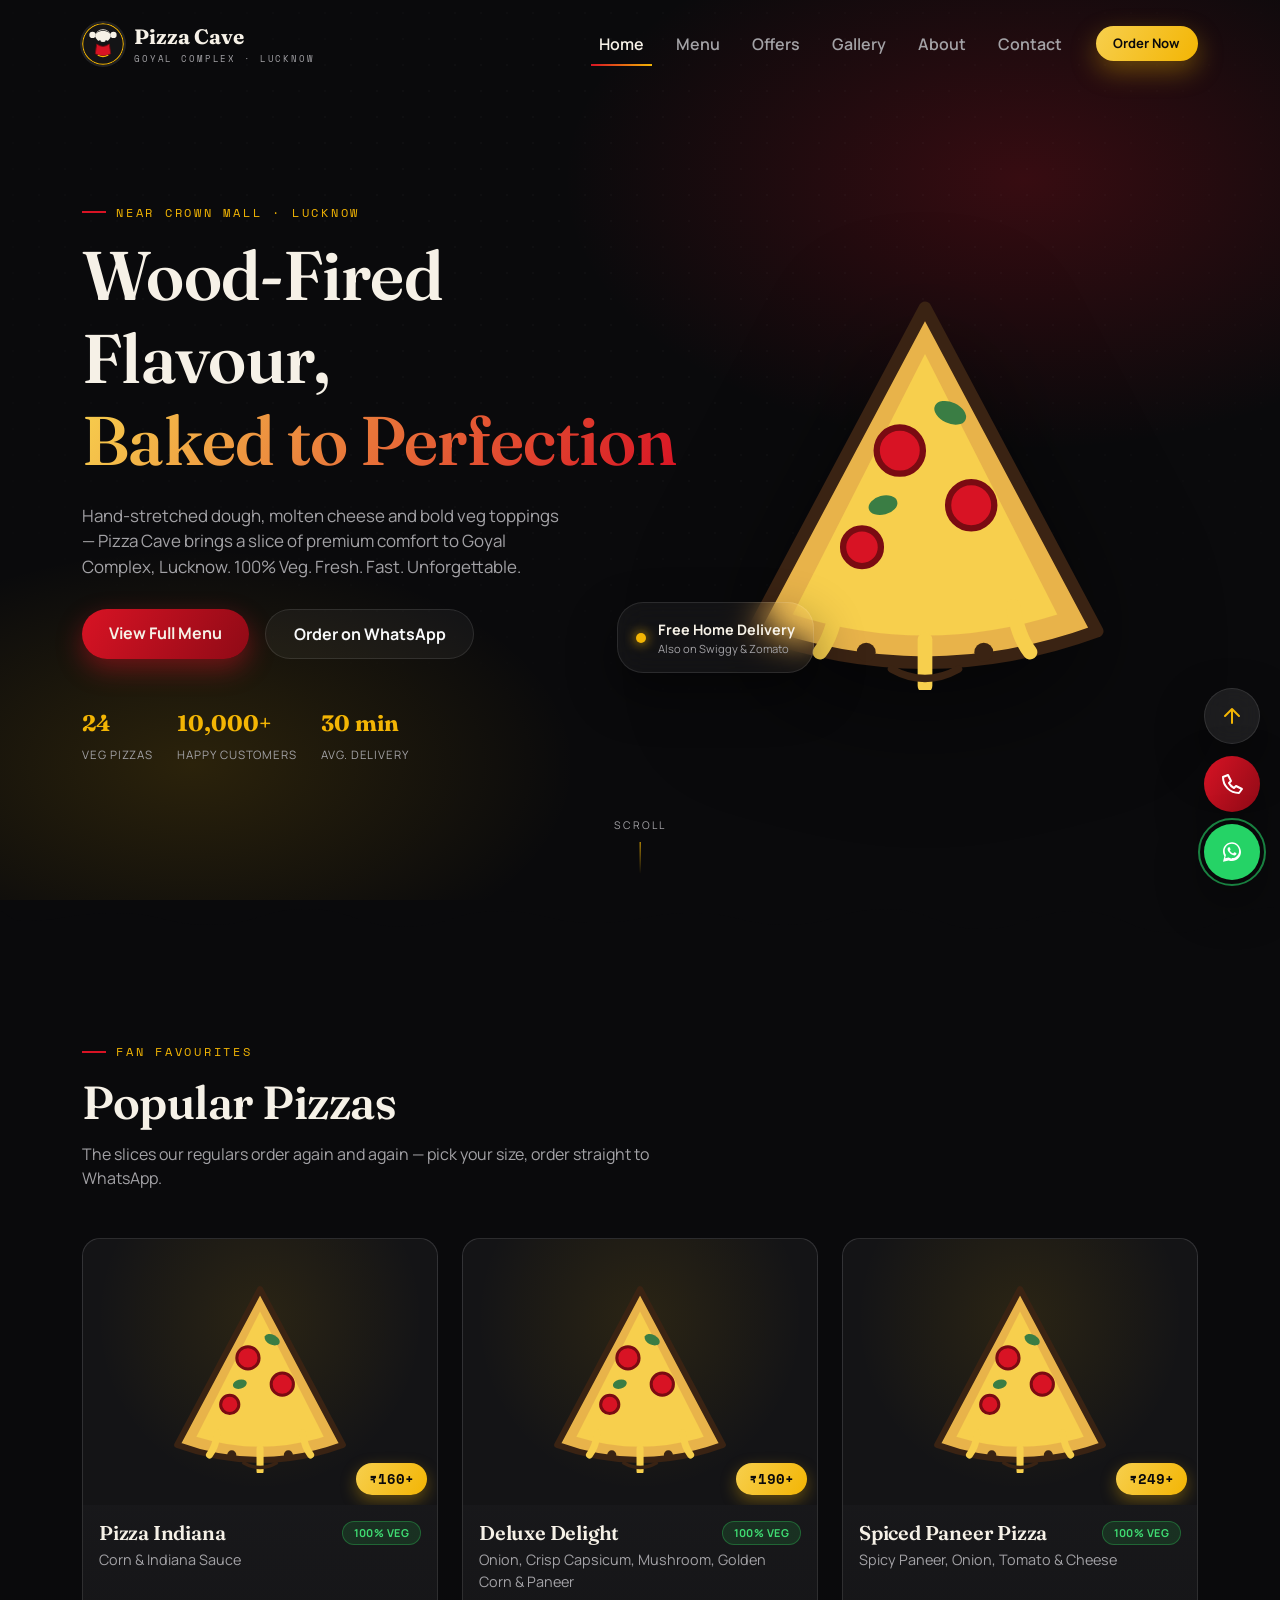
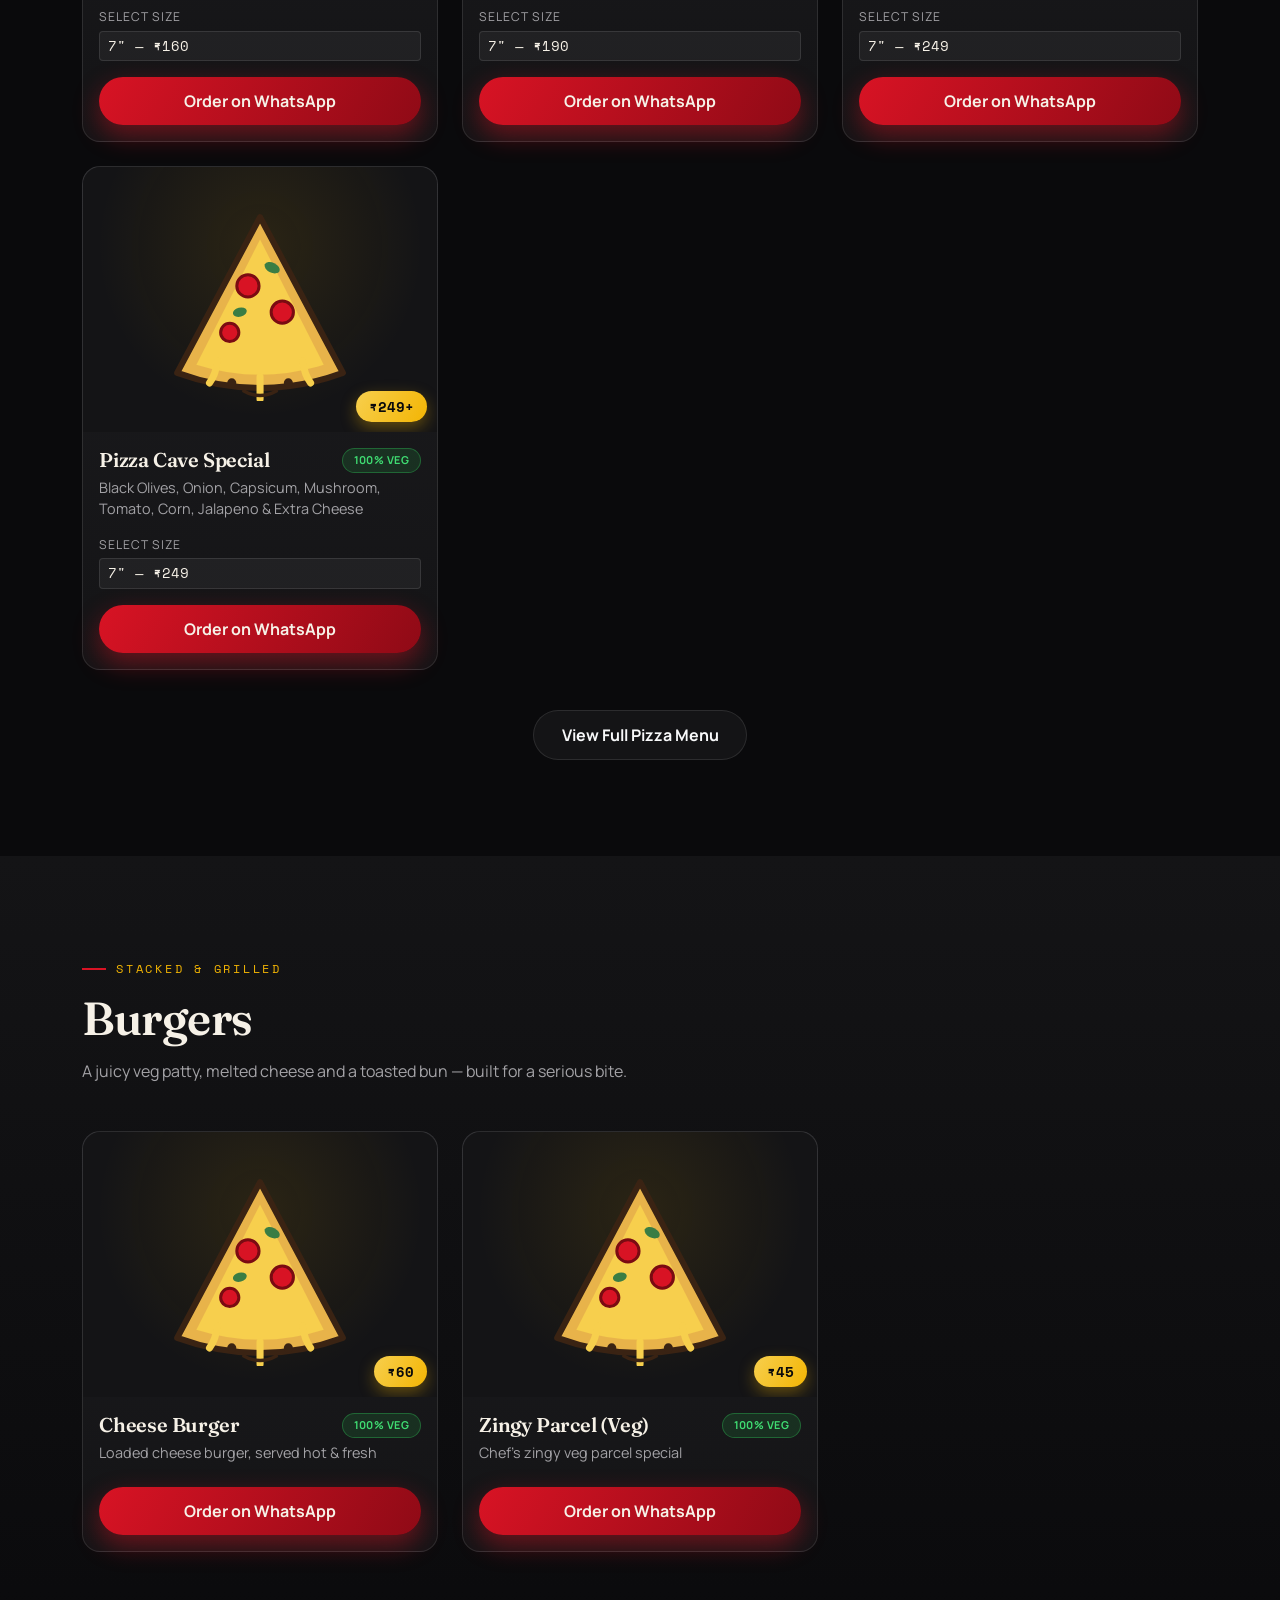
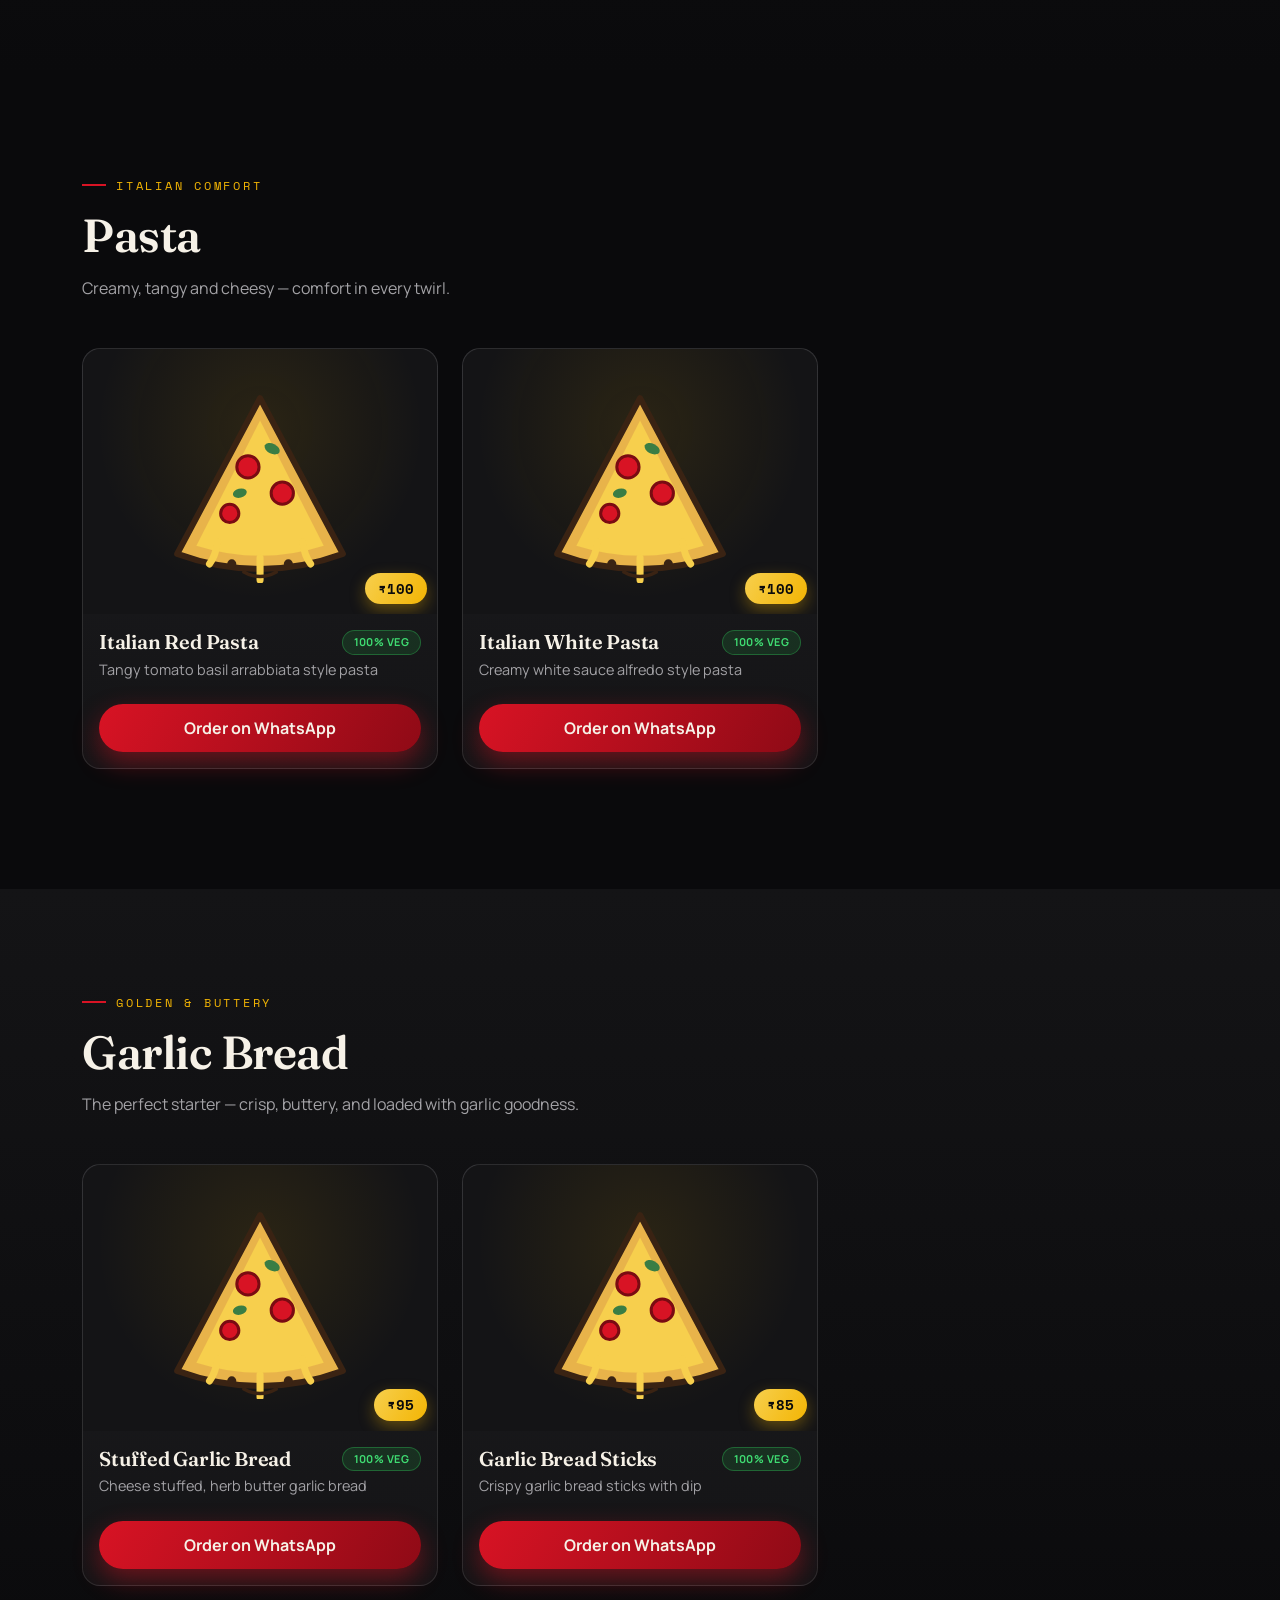
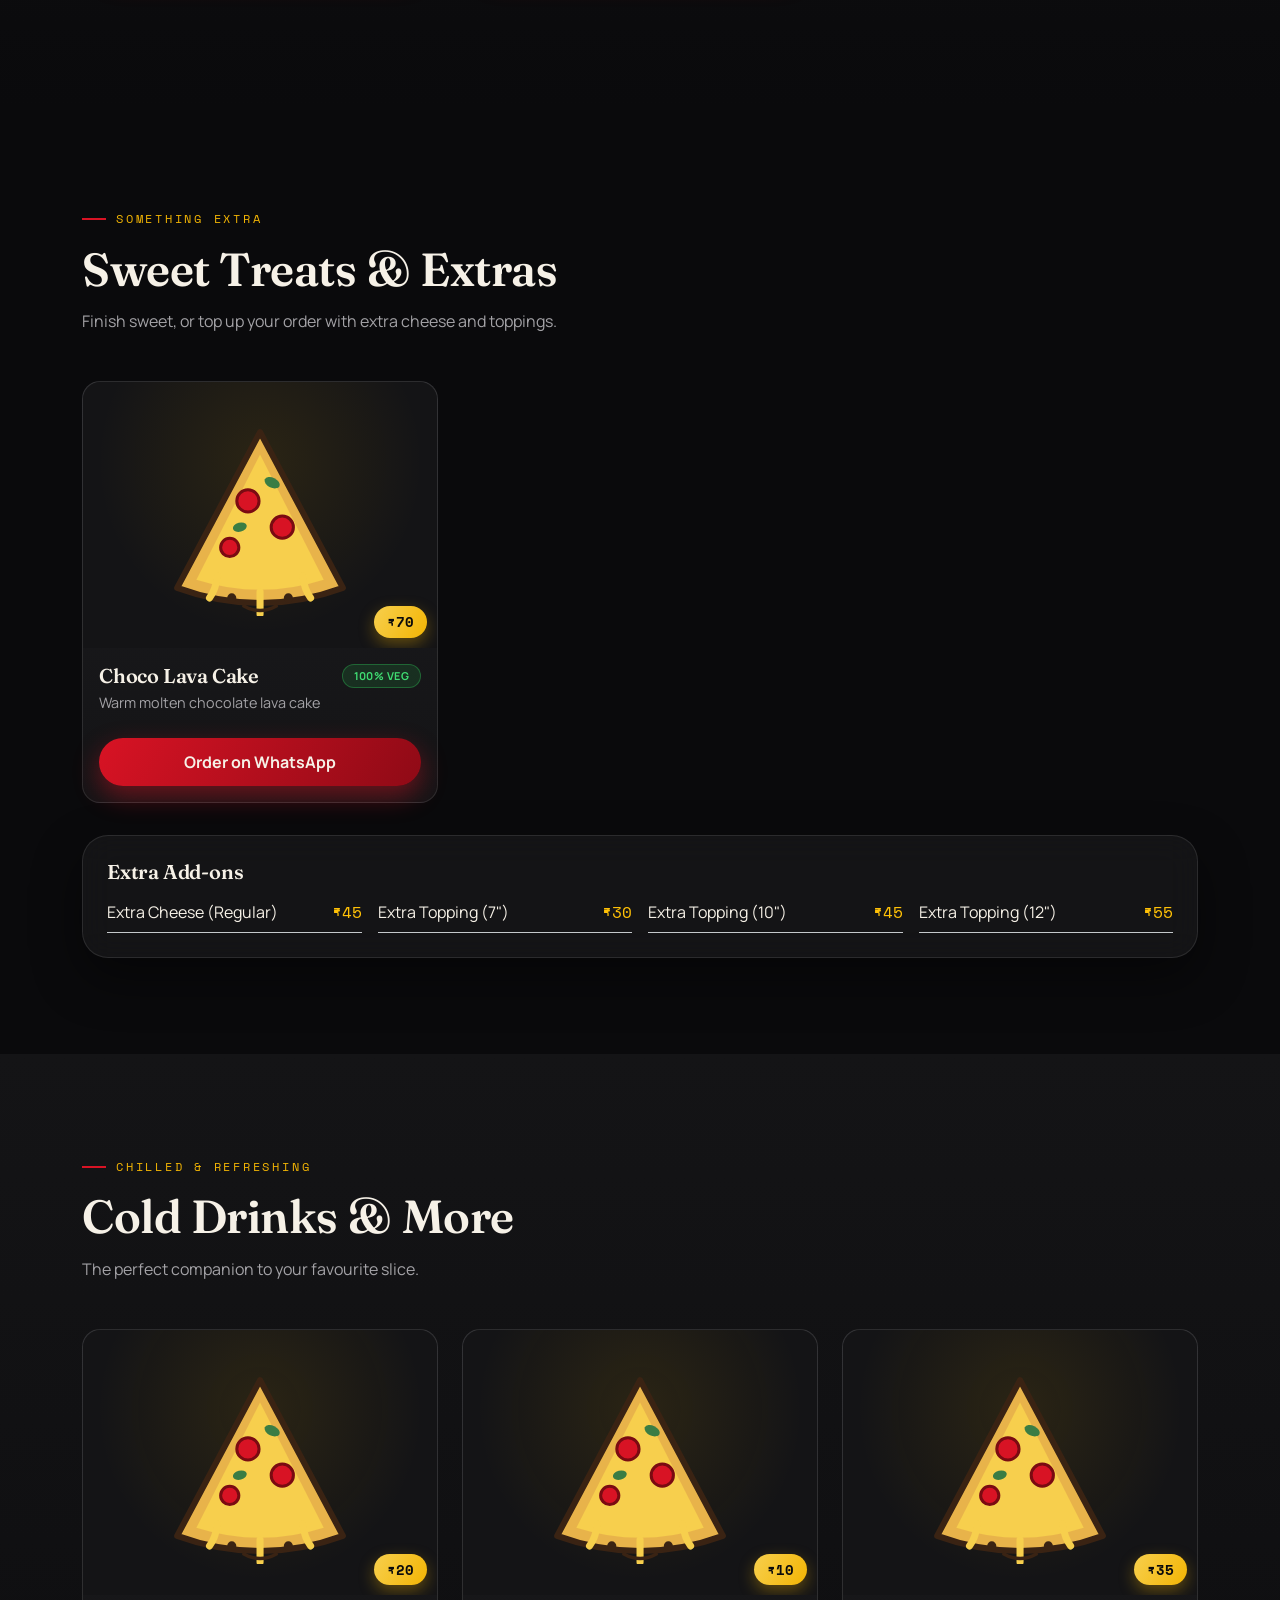
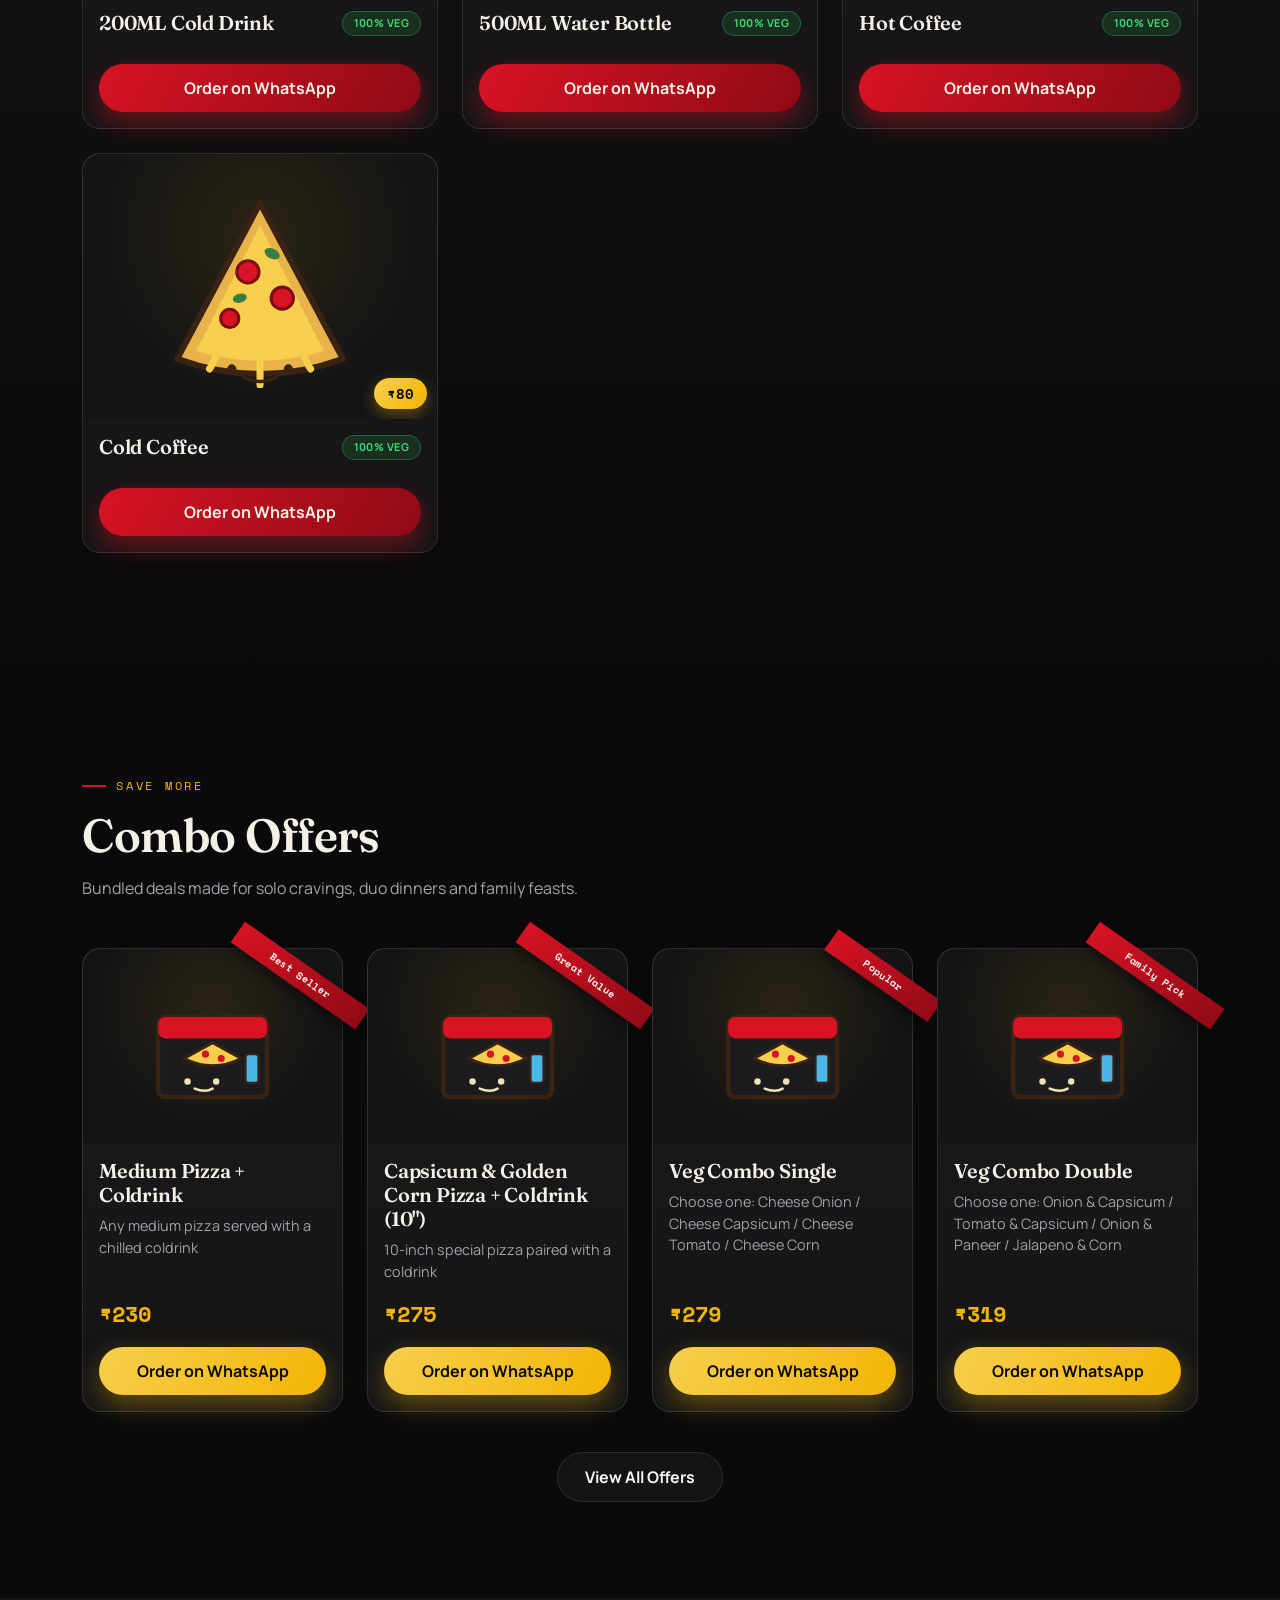
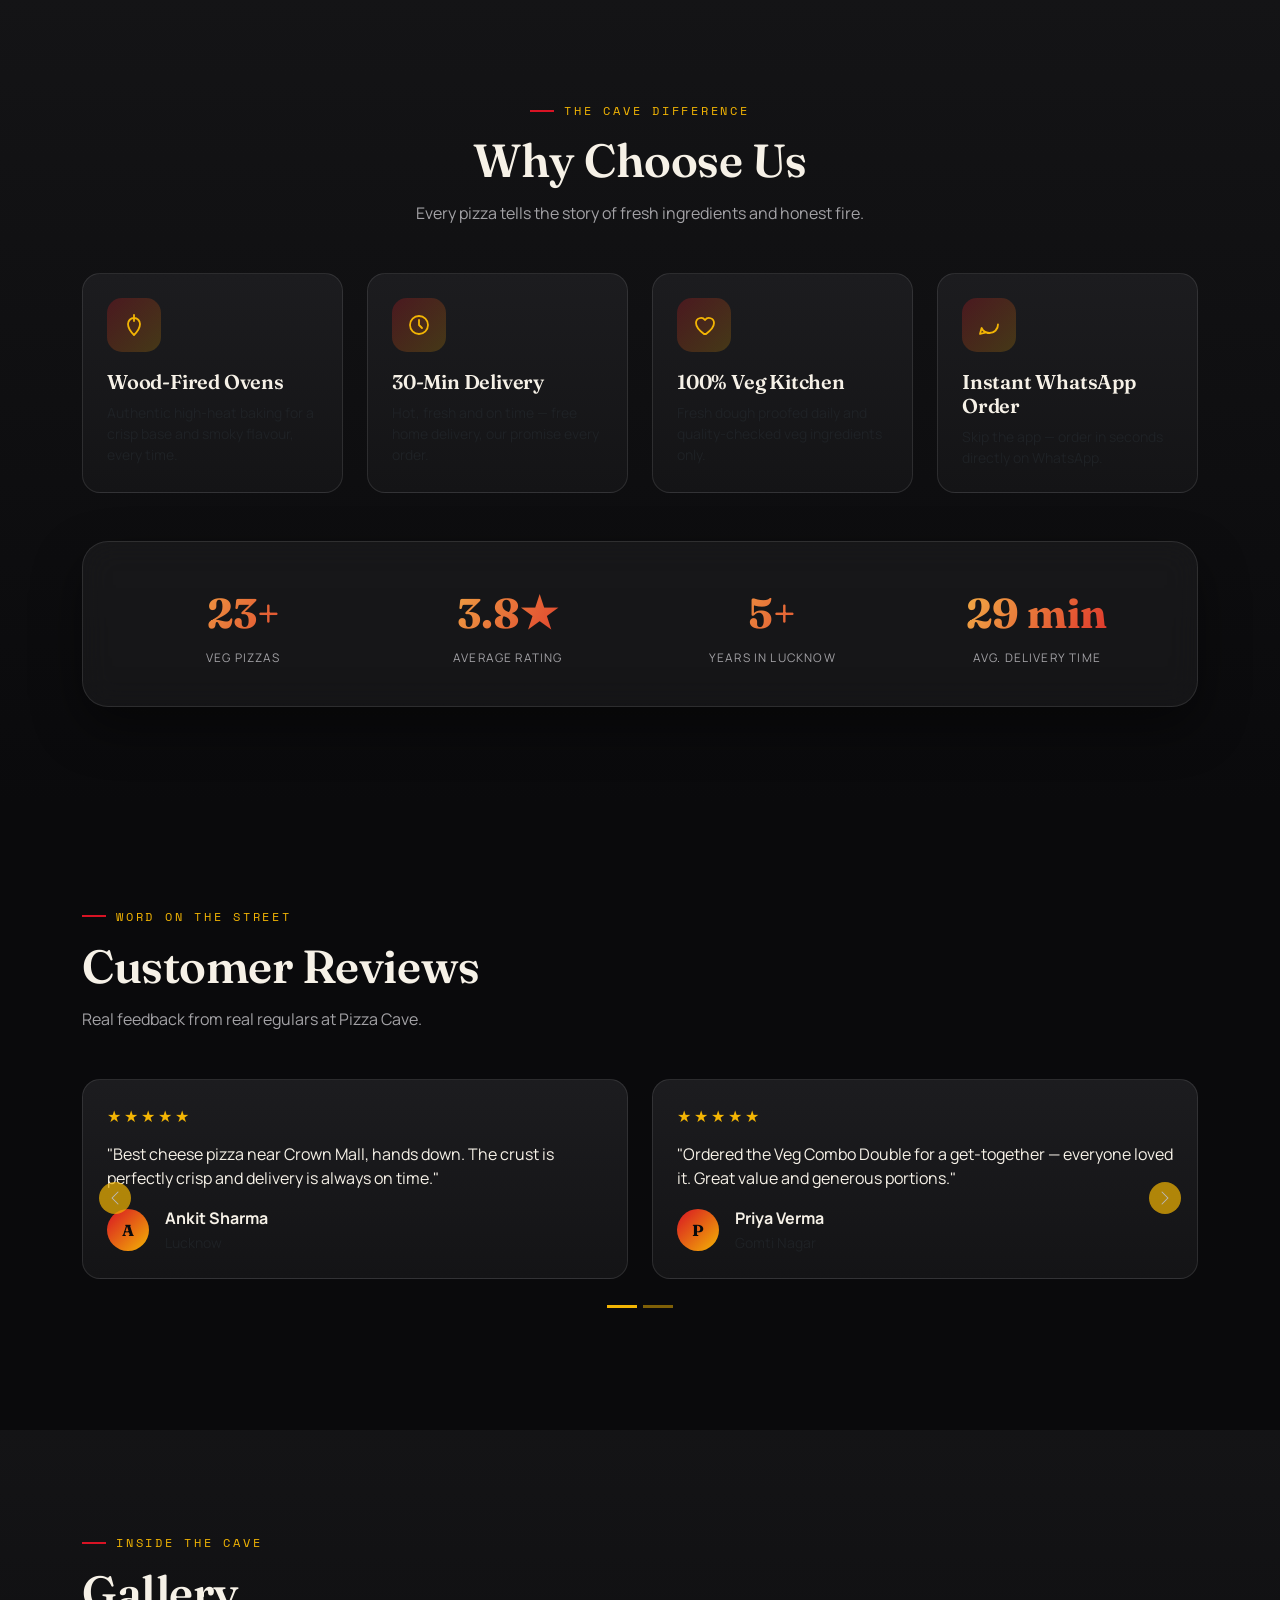
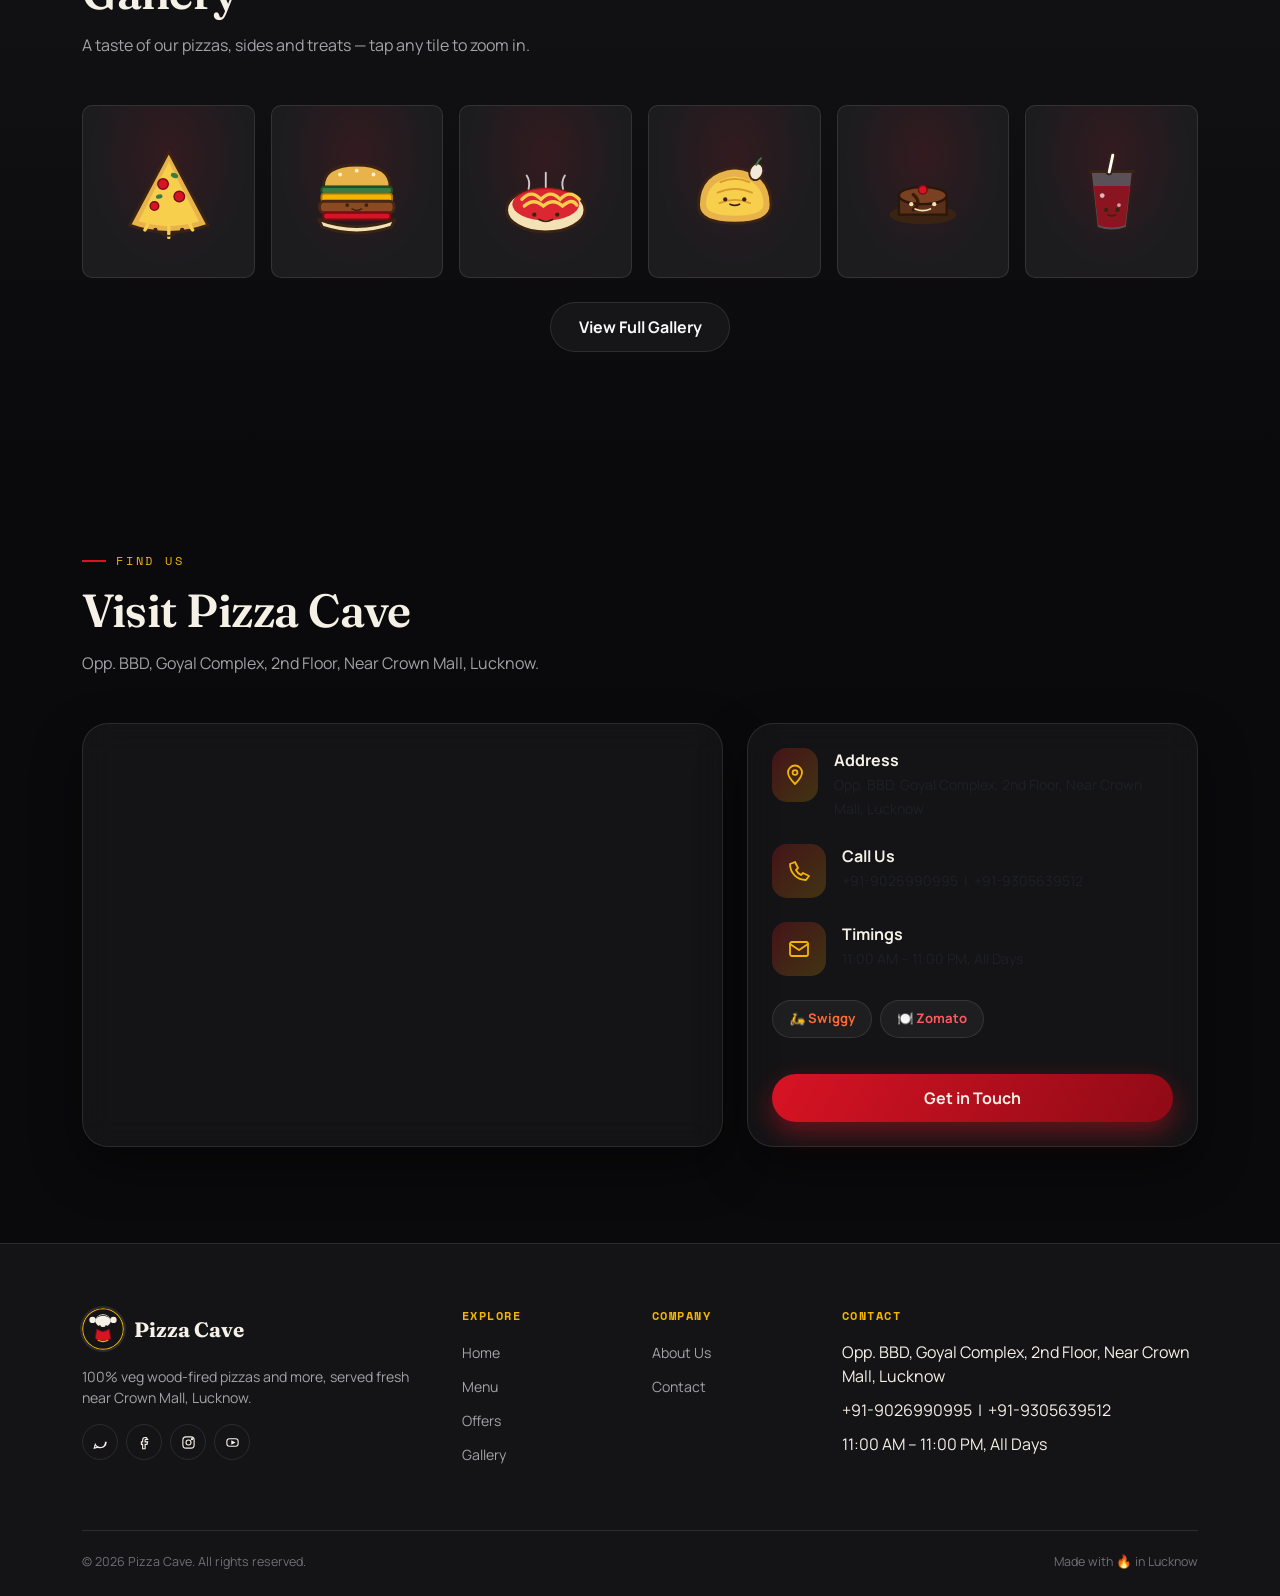
==== index.html @ fec565db "Add files via upload" ====
<!DOCTYPE html>
<html lang="en">
<head>
<meta charset="UTF-8">
<meta name="viewport" content="width=device-width, initial-scale=1.0">
<title>Pizza Cave — Wood-Fired Veg Pizza | Goyal Complex, Near Crown Mall, Lucknow</title>
<meta name="description" content="Pizza Cave, Opp. BBD, Goyal Complex, Near Crown Mall, Lucknow — 100% veg pizzas, pasta, garlic bread & combo offers. Free home delivery. Order now on WhatsApp.">
<meta name="keywords" content="Pizza Cave, pizza Lucknow, BBD Goyal Complex pizza, Crown Mall pizza, veg pizza Lucknow, pizza delivery Lucknow">
<link rel="icon" href="data:image/svg+xml,<svg xmlns=%22http://www.w3.org/2000/svg%22 viewBox=%220 0 100 100%22><circle cx=%2250%22 cy=%2250%22 r=%2248%22 fill=%22%23d81324%22/><text x=%2250%22 y=%2264%22 font-size=%2250%22 text-anchor=%22middle%22 fill=%22%23f3b504%22>🍕</text></svg>">

<link rel="preconnect" href="https://fonts.googleapis.com">
<link rel="preconnect" href="https://fonts.gstatic.com" crossorigin>
<link href="https://fonts.googleapis.com/css2?family=Fraunces:opsz,wght@9..144,500;9..144,600;9..144,700;9..144,800&family=Manrope:wght@400;500;600;700;800&family=Space+Mono:wght@400;700&display=swap" rel="stylesheet">
<link rel="stylesheet" href="https://cdn.jsdelivr.net/npm/bootstrap@5.3.3/dist/css/bootstrap.min.css">
<link rel="stylesheet" href="https://unpkg.com/aos@2.3.1/dist/aos.css">
<link rel="stylesheet" href="css/style.css">
</head>
<body>

<div id="loader"><div class="loader-stamp"></div></div>
<div id="mouse-glow"></div>

<!-- ================= NAVBAR ================= -->
<nav class="navbar navbar-expand-lg fixed-top navbar-dark custom-navbar">
  <div class="container">
    <a class="navbar-brand" href="index.html">
      <span class="logo-badge"></span>
      <span>Pizza Cave<small>Goyal Complex · Lucknow</small></span>
    </a>
    <button class="navbar-toggler" type="button" data-bs-toggle="collapse" data-bs-target="#navMain" aria-label="Toggle navigation">
      <span class="navbar-toggler-icon"></span>
    </button>
    <div class="collapse navbar-collapse" id="navMain">
      <ul class="navbar-nav ms-auto align-items-lg-center gap-lg-1">
        <li class="nav-item"><a class="nav-link" href="index.html">Home</a></li>
        <li class="nav-item"><a class="nav-link" href="menu.html">Menu</a></li>
        <li class="nav-item"><a class="nav-link" href="offers.html">Offers</a></li>
        <li class="nav-item"><a class="nav-link" href="gallery.html">Gallery</a></li>
        <li class="nav-item"><a class="nav-link" href="about.html">About</a></li>
        <li class="nav-item"><a class="nav-link" href="contact.html">Contact</a></li>
        <li class="nav-item ms-lg-3"><a href="menu.html" class="btn btn-gold btn-sm">Order Now</a></li>
      </ul>
    </div>
  </div>
</nav>

<!-- ================= 1. HERO ================= -->
<section class="hero" id="home">
  <div class="container">
    <div class="row align-items-center gy-5">
      <div class="col-lg-6 hero-copy" data-aos="fade-right">
        <span class="eyebrow">Near Crown Mall · Lucknow</span>
        <h1>Wood-Fired Flavour, <em>Baked&nbsp;to&nbsp;Perfection</em></h1>
        <p>Hand-stretched dough, molten cheese and bold veg toppings — Pizza Cave brings a slice of premium comfort to Goyal Complex, Lucknow. 100% Veg. Fresh. Fast. Unforgettable.</p>
        <div class="d-flex flex-wrap gap-3 mb-5">
          <a href="menu.html" class="btn btn-primary">View Full Menu</a>
          <button class="btn btn-outline-light" onclick="orderOnWhatsApp('Pizza Cave Special (Chef\\'s Choice)', 249)">Order on WhatsApp</button>
        </div>
        <div class="d-flex flex-wrap gap-4 hero-meta">
          <div><strong data-count="24">0</strong><span>Veg Pizzas</span></div>
          <div><strong data-count="10000" data-suffix="+">0</strong><span>Happy Customers</span></div>
          <div><strong data-count="30" data-suffix=" min">0</strong><span>Avg. Delivery</span></div>
        </div>
      </div>
      <div class="col-lg-6 hero-visual" data-aos="fade-left">
        <div class="hero-plate">
          <div id="heroPizzaSvg"></div>
        </div>
        <div class="hero-tag glass">
          <span class="dot"></span>
          <div><strong>Free Home Delivery</strong><span>Also on Swiggy & Zomato</span></div>
        </div>
      </div>
    </div>
  </div>
  <div class="scroll-cue"><span>Scroll</span><span class="line"></span></div>
</section>
<div class="drip-divider">
  <svg viewBox="0 0 1200 40" preserveAspectRatio="none"><path d="M0,0 L1200,0 L1200,8 C1150,8 1140,34 1100,34 C1060,34 1050,12 1010,12 C970,12 960,30 920,30 C880,30 872,10 830,10 C788,10 780,26 738,26 C696,26 690,14 648,14 C606,14 600,24 558,24 C516,24 510,12 468,12 C426,12 420,28 378,28 C336,28 330,10 288,10 C246,10 240,26 198,26 C156,26 150,14 108,14 C66,14 60,22 20,22 C10,22 4,12 0,12 Z" fill="#0a0a0c"/></svg>
</div>

<!-- ================= 2. POPULAR PIZZAS ================= -->
<section class="section" id="popular-pizzas">
  <div class="container">
    <div class="section-header" data-aos="fade-up">
      <span class="eyebrow">Fan Favourites</span>
      <h2>Popular Pizzas</h2>
      <p>The slices our regulars order again and again — pick your size, order straight to WhatsApp.</p>
    </div>
    <div class="row" id="popular-pizza-grid"></div>
    <div class="text-center mt-3" data-aos="fade-up"><a href="menu.html" class="btn btn-outline-light">View Full Pizza Menu</a></div>
  </div>
</section>

<!-- ================= 3. BURGERS ================= -->
<section class="section section--alt" id="burgers">
  <div class="container">
    <div class="section-header" data-aos="fade-up">
      <span class="eyebrow">Stacked & Grilled</span>
      <h2>Burgers</h2>
      <p>A juicy veg patty, melted cheese and a toasted bun — built for a serious bite.</p>
    </div>
    <div class="row" id="burgers-grid"></div>
  </div>
</section>

<!-- ================= 4. PASTA ================= -->
<section class="section" id="pasta">
  <div class="container">
    <div class="section-header" data-aos="fade-up">
      <span class="eyebrow">Italian Comfort</span>
      <h2>Pasta</h2>
      <p>Creamy, tangy and cheesy — comfort in every twirl.</p>
    </div>
    <div class="row" id="pasta-grid"></div>
  </div>
</section>

<!-- ================= 5. GARLIC BREAD ================= -->
<section class="section section--alt" id="garlic-bread">
  <div class="container">
    <div class="section-header" data-aos="fade-up">
      <span class="eyebrow">Golden & Buttery</span>
      <h2>Garlic Bread</h2>
      <p>The perfect starter — crisp, buttery, and loaded with garlic goodness.</p>
    </div>
    <div class="row" id="garlic-grid"></div>
  </div>
</section>

<!-- ================= 6. SWEET TREATS & EXTRAS ================= -->
<section class="section" id="treats">
  <div class="container">
    <div class="section-header" data-aos="fade-up">
      <span class="eyebrow">Something Extra</span>
      <h2>Sweet Treats & Extras</h2>
      <p>Finish sweet, or top up your order with extra cheese and toppings.</p>
    </div>
    <div class="row" id="treats-grid"></div>
    <div class="card glass p-4 mt-2" data-aos="fade-up">
      <h5 class="mb-3">Extra Add-ons</h5>
      <div class="row row-cols-2 row-cols-md-4 g-3" id="extras-list"></div>
    </div>
  </div>
</section>

<!-- ================= 7. COLD DRINKS ================= -->
<section class="section section--alt" id="drinks">
  <div class="container">
    <div class="section-header" data-aos="fade-up">
      <span class="eyebrow">Chilled & Refreshing</span>
      <h2>Cold Drinks & More</h2>
      <p>The perfect companion to your favourite slice.</p>
    </div>
    <div class="row" id="drinks-grid"></div>
  </div>
</section>

<!-- ================= 8. COMBO OFFERS ================= -->
<section class="section" id="offers">
  <div class="container">
    <div class="section-header" data-aos="fade-up">
      <span class="eyebrow">Save More</span>
      <h2>Combo Offers</h2>
      <p>Bundled deals made for solo cravings, duo dinners and family feasts.</p>
    </div>
    <div class="row" id="combo-grid"></div>
    <div class="text-center mt-3" data-aos="fade-up"><a href="offers.html" class="btn btn-outline-light">View All Offers</a></div>
  </div>
</section>

<!-- ================= 9. WHY CHOOSE US ================= -->
<section class="section section--alt" id="why">
  <div class="container">
    <div class="section-header center" data-aos="fade-up">
      <span class="eyebrow">The Cave Difference</span>
      <h2>Why Choose Us</h2>
      <p>Every pizza tells the story of fresh ingredients and honest fire.</p>
    </div>
    <div class="row g-4 mb-5">
      <div class="col-sm-6 col-lg-3" data-aos="fade-up" data-aos-delay="0">
        <div class="card p-4 h-100">
          <div class="why-icon"><svg viewBox="0 0 24 24" fill="none" stroke-width="1.8" stroke-linecap="round" stroke-linejoin="round"><path d="M12 2v6M12 22c4-4 6-7 6-11a6 6 0 1 0-12 0c0 4 2 7 6 11z"/></svg></div>
          <h5>Wood-Fired Ovens</h5>
          <p class="text-body-secondary small mb-0">Authentic high-heat baking for a crisp base and smoky flavour, every time.</p>
        </div>
      </div>
      <div class="col-sm-6 col-lg-3" data-aos="fade-up" data-aos-delay="80">
        <div class="card p-4 h-100">
          <div class="why-icon"><svg viewBox="0 0 24 24" fill="none" stroke-width="1.8" stroke-linecap="round" stroke-linejoin="round"><circle cx="12" cy="12" r="9"/><path d="M12 7v5l3 3"/></svg></div>
          <h5>30-Min Delivery</h5>
          <p class="text-body-secondary small mb-0">Hot, fresh and on time — free home delivery, our promise every order.</p>
        </div>
      </div>
      <div class="col-sm-6 col-lg-3" data-aos="fade-up" data-aos-delay="160">
        <div class="card p-4 h-100">
          <div class="why-icon"><svg viewBox="0 0 24 24" fill="none" stroke-width="1.8" stroke-linecap="round" stroke-linejoin="round"><path d="M12 21c-4-3-8-6.2-8-11a5 5 0 0 1 9-3 5 5 0 0 1 9 3c0 4.8-4 8-8 11z"/></svg></div>
          <h5>100% Veg Kitchen</h5>
          <p class="text-body-secondary small mb-0">Fresh dough proofed daily and quality-checked veg ingredients only.</p>
        </div>
      </div>
      <div class="col-sm-6 col-lg-3" data-aos="fade-up" data-aos-delay="240">
        <div class="card p-4 h-100">
          <div class="why-icon"><svg viewBox="0 0 24 24" fill="none" stroke-width="1.8" stroke-linecap="round" stroke-linejoin="round"><path d="M21 11.5a8.4 8.4 0 0 1-8.9 8.4A8.5 8.5 0 0 1 4.6 15L3 21l6.1-1.6a8.5 8.5 0 0 0 3.4.8 8.4 8.4 0 0 0 8.5-8.7z"/></svg></div>
          <h5>Instant WhatsApp Order</h5>
          <p class="text-body-secondary small mb-0">Skip the app — order in seconds directly on WhatsApp.</p>
        </div>
      </div>
    </div>
    <div class="card counter-strip glass" data-aos="zoom-in">
      <div class="row g-4">
        <div class="col-6 col-lg-3 counter-item"><strong data-count="24" data-suffix="+">0</strong><span>Veg Pizzas</span></div>
        <div class="col-6 col-lg-3 counter-item"><strong data-count="4" data-suffix=".8★">0</strong><span>Average Rating</span></div>
        <div class="col-6 col-lg-3 counter-item"><strong data-count="6" data-suffix="+">0</strong><span>Years in Lucknow</span></div>
        <div class="col-6 col-lg-3 counter-item"><strong data-count="30" data-suffix=" min">0</strong><span>Avg. Delivery Time</span></div>
      </div>
    </div>
  </div>
</section>

<!-- ================= 10. CUSTOMER REVIEWS ================= -->
<section class="section" id="reviews">
  <div class="container">
    <div class="section-header" data-aos="fade-up">
      <span class="eyebrow">Word on the Street</span>
      <h2>Customer Reviews</h2>
      <p>Real feedback from real regulars at Pizza Cave.</p>
    </div>
    <div id="reviewsCarousel" class="carousel slide" data-bs-ride="carousel">
      <div class="carousel-inner">
        <div class="carousel-item active">
          <div class="row g-4 justify-content-center">
            <div class="col-md-6"><div class="card p-4 h-100 review-card"><div class="review-stars">★★★★★</div><p>"Best cheese pizza near Crown Mall, hands down. The crust is perfectly crisp and delivery is always on time."</p><div class="d-flex align-items-center gap-3"><div class="review-avatar">A</div><div><strong class="d-block">Ankit Sharma</strong><span class="text-body-secondary small">Lucknow</span></div></div></div></div>
            <div class="col-md-6"><div class="card p-4 h-100 review-card"><div class="review-stars">★★★★★</div><p>"Ordered the Veg Combo Double for a get-together — everyone loved it. Great value and generous portions."</p><div class="d-flex align-items-center gap-3"><div class="review-avatar">P</div><div><strong class="d-block">Priya Verma</strong><span class="text-body-secondary small">Gomti Nagar</span></div></div></div></div>
          </div>
        </div>
        <div class="carousel-item">
          <div class="row g-4 justify-content-center">
            <div class="col-md-6"><div class="card p-4 h-100 review-card"><div class="review-stars">★★★★★</div><p>"The Pizza Cave Special is unreal. Feels premium, tastes even better. My go-to weekend order."</p><div class="d-flex align-items-center gap-3"><div class="review-avatar">R</div><div><strong class="d-block">Rohit Singh</strong><span class="text-body-secondary small">Alambagh</span></div></div></div></div>
            <div class="col-md-6"><div class="card p-4 h-100 review-card"><div class="review-stars">★★★★★</div><p>"Loved the stuffed garlic bread and the WhatsApp ordering — super quick and convenient. Highly recommended!"</p><div class="d-flex align-items-center gap-3"><div class="review-avatar">S</div><div><strong class="d-block">Sneha Gupta</strong><span class="text-body-secondary small">Indira Nagar</span></div></div></div></div>
          </div>
        </div>
      </div>
      <button class="carousel-control-prev" type="button" data-bs-target="#reviewsCarousel" data-bs-slide="prev"><span class="carousel-control-prev-icon"></span></button>
      <button class="carousel-control-next" type="button" data-bs-target="#reviewsCarousel" data-bs-slide="next"><span class="carousel-control-next-icon"></span></button>
      <div class="carousel-indicators position-relative mt-3">
        <button type="button" data-bs-target="#reviewsCarousel" data-bs-slide-to="0" class="active"></button>
        <button type="button" data-bs-target="#reviewsCarousel" data-bs-slide-to="1"></button>
      </div>
    </div>
  </div>
</section>

<!-- ================= 11. GALLERY ================= -->
<section class="section section--alt" id="gallery">
  <div class="container">
    <div class="section-header" data-aos="fade-up">
      <span class="eyebrow">Inside the Cave</span>
      <h2>Gallery</h2>
      <p>A taste of our pizzas, sides and treats — tap any tile to zoom in.</p>
    </div>
    <div class="row g-3" id="home-gallery-grid"></div>
    <div class="text-center mt-4" data-aos="fade-up"><a href="gallery.html" class="btn btn-outline-light">View Full Gallery</a></div>
  </div>
</section>

<!-- ================= 12 & 13. MAP + CONTACT ================= -->
<section class="section" id="map">
  <div class="container">
    <div class="section-header" data-aos="fade-up">
      <span class="eyebrow">Find Us</span>
      <h2>Visit Pizza Cave</h2>
      <p>Opp. BBD, Goyal Complex, 2nd Floor, Near Crown Mall, Lucknow.</p>
    </div>
    <div class="row g-4">
      <div class="col-lg-7" data-aos="fade-right">
        <div class="glass p-2" style="min-height:400px;">
          <iframe src="https://www.google.com/maps?q=Goyal+Complex,+Near+Crown+Mall,+Lucknow&output=embed" style="width:100%;height:400px;border:0;border-radius:20px;filter:grayscale(.3) contrast(1.1);" allowfullscreen="" loading="lazy" referrerpolicy="no-referrer-when-downgrade" title="Pizza Cave location"></iframe>
        </div>
      </div>
      <div class="col-lg-5" id="contact" data-aos="fade-left">
        <div class="card glass p-4 h-100">
          <div class="d-flex gap-3 mb-4">
            <div class="why-icon mb-0"><svg viewBox="0 0 24 24" fill="none" stroke-width="1.8" stroke-linecap="round" stroke-linejoin="round"><path d="M12 21c-4-4-7-7.5-7-11.5A7 7 0 0 1 19 9.5C19 13.5 16 17 12 21z"/><circle cx="12" cy="9.5" r="2.4"/></svg></div>
            <div><strong class="d-block">Address</strong><span class="text-body-secondary small" data-biz="address">Opp. BBD, Goyal Complex, 2nd Floor, Near Crown Mall, Lucknow</span></div>
          </div>
          <div class="d-flex gap-3 mb-4">
            <div class="why-icon mb-0"><svg viewBox="0 0 24 24" fill="none" stroke-width="1.8" stroke-linecap="round" stroke-linejoin="round"><path d="M3 5c0 9 7 16 16 16l3-4-6-3-2 2c-2-1-4-3-5-5l2-2-3-6z"/></svg></div>
            <div><strong class="d-block">Call Us</strong><span class="text-body-secondary small" data-biz="phones">+91-9026990995 | +91-9305639512</span></div>
          </div>
          <div class="d-flex gap-3 mb-4">
            <div class="why-icon mb-0"><svg viewBox="0 0 24 24" fill="none" stroke-width="1.8" stroke-linecap="round" stroke-linejoin="round"><rect x="3" y="5" width="18" height="14" rx="2"/><path d="M3 7l9 6 9-6"/></svg></div>
            <div><strong class="d-block">Timings</strong><span class="text-body-secondary small" data-biz="timings">11:00 AM – 11:00 PM, All Days</span></div>
          </div>
          <div class="d-flex flex-wrap gap-2 mb-4">
            <span class="platform-badge swiggy">🛵 Swiggy</span>
            <span class="platform-badge zomato">🍽️ Zomato</span>
          </div>
          <a href="contact.html" class="btn btn-primary w-100 mt-auto">Get in Touch</a>
        </div>
      </div>
    </div>
  </div>
</section>

<!-- ================= 14. FOOTER ================= -->
<footer class="footer">
  <div class="container">
    <div class="row g-4 mb-5">
      <div class="col-lg-4" data-aos="fade-up">
        <a href="index.html" class="navbar-brand"><span class="logo-badge" id="footerLogo"></span><span>Pizza Cave</span></a>
        <p class="mt-3">100% veg wood-fired pizzas and more, served fresh near Crown Mall, Lucknow.</p>
        <div class="d-flex gap-2 footer-socials">
          <a href="#" aria-label="WhatsApp"><svg viewBox="0 0 24 24" fill="none" stroke-width="1.8"><path d="M21 11.5a8.4 8.4 0 0 1-8.9 8.4A8.5 8.5 0 0 1 3.6 15L2 21l6.1-1.6a8.5 8.5 0 0 0 3.4.8 8.4 8.4 0 0 0 8.5-8.7z"/></svg></a>
          <a href="#" aria-label="Facebook"><svg viewBox="0 0 24 24" fill="none" stroke-width="1.8"><path d="M15 4h-2a4 4 0 0 0-4 4v3H7v4h2v7h4v-7h3l1-4h-4V8a1 1 0 0 1 1-1h3z"/></svg></a>
          <a href="#" aria-label="Instagram"><svg viewBox="0 0 24 24" fill="none" stroke-width="1.8"><rect x="3" y="3" width="18" height="18" rx="5"/><circle cx="12" cy="12" r="4"/><circle cx="17.5" cy="6.5" r="1"/></svg></a>
          <a href="#" aria-label="YouTube"><svg viewBox="0 0 24 24" fill="none" stroke-width="1.8"><rect x="3" y="6" width="18" height="12" rx="4"/><path d="M11 10l4 2-4 2z" fill="currentColor"/></svg></a>
        </div>
      </div>
      <div class="col-6 col-lg-2" data-aos="fade-up" data-aos-delay="60">
        <h5>Explore</h5>
        <ul><li><a href="index.html">Home</a></li><li><a href="menu.html">Menu</a></li><li><a href="offers.html">Offers</a></li><li><a href="gallery.html">Gallery</a></li></ul>
      </div>
      <div class="col-6 col-lg-2" data-aos="fade-up" data-aos-delay="120">
        <h5>Company</h5>
        <ul><li><a href="about.html">About Us</a></li><li><a href="contact.html">Contact</a></li></ul>
      </div>
      <div class="col-lg-4" data-aos="fade-up" data-aos-delay="180">
        <h5>Contact</h5>
        <ul>
          <li data-biz="address">Opp. BBD, Goyal Complex, 2nd Floor, Near Crown Mall, Lucknow</li>
          <li data-biz="phones">+91-9026990995 | +91-9305639512</li>
          <li data-biz="timings">11:00 AM – 11:00 PM, All Days</li>
        </ul>
      </div>
    </div>
    <div class="footer-bottom d-flex justify-content-between flex-wrap gap-2">
      <span>© 2026 Pizza Cave. All rights reserved.</span>
      <span>Made with 🔥 in Lucknow</span>
    </div>
  </div>
</footer>

<!-- ================= FLOATING BUTTONS ================= -->
<div class="floating-btns">
  <button id="back-to-top" class="fab fab-top" aria-label="Back to top"><svg viewBox="0 0 24 24" fill="none" stroke-width="2" stroke-linecap="round" stroke-linejoin="round"><path d="M12 19V5M5 12l7-7 7 7"/></svg></button>
  <a class="fab fab-call" aria-label="Call Pizza Cave"><svg viewBox="0 0 24 24" stroke-width="2" stroke-linecap="round" stroke-linejoin="round"><path d="M3 5c0 9 7 16 16 16l3-4-6-3-2 2c-2-1-4-3-5-5l2-2-3-6z"/></svg></a>
  <a class="fab fab-whatsapp" aria-label="Order on WhatsApp"><span class="pulse-ring"></span><svg viewBox="0 0 32 32"><path d="M16.02 3C9.4 3 4 8.4 4 15.02c0 2.4.68 4.63 1.86 6.53L4 29l7.62-1.83a11.9 11.9 0 0 0 4.4.84C22.6 28 28 22.6 28 15.98 28 9.4 22.6 3 16.02 3zm0 21.6c-1.55 0-3.06-.42-4.37-1.2l-.31-.19-4.52 1.08 1.1-4.42-.2-.32a9.5 9.5 0 0 1-1.47-5.03c0-5.3 4.3-9.6 9.6-9.6 5.3 0 9.6 4.3 9.6 9.6 0 5.3-4.3 9.6-9.6 9.6zm5.3-7.2c-.29-.14-1.72-.85-1.98-.95-.27-.1-.46-.14-.66.14-.2.29-.75.94-.92 1.13-.17.2-.34.22-.63.07-.29-.14-1.22-.45-2.32-1.43-.86-.77-1.44-1.71-1.61-2-.17-.29-.02-.44.13-.58.13-.13.29-.34.43-.5.14-.17.19-.29.29-.48.1-.2.05-.37-.02-.51-.07-.14-.66-1.6-.9-2.19-.24-.57-.48-.5-.66-.5h-.56c-.2 0-.51.07-.78.36-.27.29-1.02 1-1.02 2.43 0 1.43 1.04 2.81 1.19 3 .14.2 2.05 3.13 4.97 4.39.7.3 1.24.48 1.67.61.7.22 1.34.19 1.84.12.56-.08 1.72-.7 1.96-1.38.24-.68.24-1.26.17-1.38-.07-.13-.26-.2-.55-.34z"/></svg></a>
</div>

<!-- Gallery preview modal -->
<div class="modal fade" id="galleryModal" tabindex="-1" aria-hidden="true">
  <div class="modal-dialog modal-dialog-centered">
    <div class="modal-content p-4">
      <div class="d-flex justify-content-between align-items-center mb-2">
        <h5 class="mb-0" id="galleryModalLabel">Pizza Cave</h5>
        <button type="button" class="btn-close btn-close-white" data-bs-dismiss="modal"></button>
      </div>
      <div id="galleryModalBody"></div>
    </div>
  </div>
</div>

<script src="https://cdn.jsdelivr.net/npm/bootstrap@5.3.3/dist/js/bootstrap.bundle.min.js"></script>
<script src="https://unpkg.com/aos@2.3.1/dist/aos.js"></script>
<script src="js/cartoonIcons.js"></script>
<script src="js/menuData.js"></script>
<script src="js/main.js"></script>
<script>
  document.querySelectorAll(".logo-badge").forEach(el => el.innerHTML = CARTOON.chefLogo);
  document.getElementById("heroPizzaSvg").innerHTML = CARTOON.pizza;

  // Popular pizzas
  renderPizzaGrid("popular-pizza-grid", MENU_DATA.pizzaCategories, POPULAR_PIZZA_PICKS);

  // Burgers (Cheese Burger + Zingy Parcel)
  renderSimpleGrid("burgers-grid", MENU_DATA.sides.filter(s => ["s1","s7"].includes(s.id)), iconForSide);

  // Pasta
  renderSimpleGrid("pasta-grid", MENU_DATA.sides.filter(s => ["s4","s5"].includes(s.id)), iconForSide);

  // Garlic Bread
  renderSimpleGrid("garlic-grid", MENU_DATA.sides.filter(s => ["s2","s3"].includes(s.id)), iconForSide);

  // Sweet Treats
  renderSimpleGrid("treats-grid", MENU_DATA.sides.filter(s => s.id === "s6"), iconForSide);
  document.getElementById("extras-list").innerHTML = MENU_DATA.extras.map(e => `
    <div class="col"><div class="d-flex justify-content-between border-bottom border-secondary-subtle pb-2"><span>${e.name}</span><span class="mono text-warning">₹${e.price}</span></div></div>`).join("");

  // Drinks
  renderSimpleGrid("drinks-grid", MENU_DATA.drinks, iconForDrink);

  // Combos
  renderCombos("combo-grid", MENU_DATA.combos);

  // Home gallery preview (few tiles)
  const homeGalleryItems = [
    { icon: CARTOON.pizza, label: "Pizza Cave Special" },
    { icon: CARTOON.burger, label: "Cheese Burger" },
    { icon: CARTOON.pasta("#d81324"), label: "Italian Red Pasta" },
    { icon: CARTOON.garlicBread, label: "Stuffed Garlic Bread" },
    { icon: CARTOON.cake, label: "Choco Lava Cake" },
    { icon: CARTOON.drink("#8a1420"), label: "Cold Drink" }
  ];
  document.getElementById("home-gallery-grid").innerHTML = homeGalleryItems.map((g,i) => `
    <div class="col-4 col-md-2" data-aos="zoom-in" data-aos-delay="${i*60}">
      <div class="gallery-tile" data-label="${g.label}">${g.icon}<span class="g-label">${g.label}</span></div>
    </div>`).join("");

  initGalleryModal();
</script>
</body>
</html>
---- css/style.css ----
/* ============================================================
   PIZZA CAVE — Design System (Bootstrap 5 + custom theme layer)
   Palette : charcoal black / flame red / molten gold / warm cream
   Display : Fraunces  ·  Body : Manrope  ·  Mono : Space Mono
   Bootstrap 5 provides the responsive grid + components (navbar,
   card, modal, carousel, forms). Everything below re-skins those
   components into the Pizza Cave dark-glass look.
   ============================================================ */

:root{
  --black:#0a0a0c;
  --charcoal:#141416;
  --charcoal-light:#1c1c1f;
  --charcoal-lighter:#242427;
  --red:#d81324;
  --red-dark:#8f0a16;
  --red-glow:rgba(216,19,36,.45);
  --gold:#f3b504;
  --gold-soft:#f7cf4d;
  --gold-glow:rgba(243,181,4,.35);
  --cream:#f6f1e7;
  --muted:#a3a2a6;
  --muted-dim:#706f74;
  --glass-bg:rgba(255,255,255,.045);
  --glass-border:rgba(255,255,255,.10);
  --shadow-soft:0 20px 50px rgba(0,0,0,.45);
  --shadow-hard:0 30px 80px rgba(0,0,0,.6);
  --radius-lg:26px;
  --radius-md:18px;
  --radius-sm:10px;
  --ease:cubic-bezier(.22,1,.36,1);
  --bs-body-bg: var(--black);
}

*{box-sizing:border-box;}
html{scroll-behavior:smooth;}
body{
  background:var(--black);
  color:var(--cream);
  font-family:'Manrope',sans-serif;
  overflow-x:hidden;
}
img{max-width:100%;}
a{text-decoration:none;color:inherit;}
h1,h2,h3,h4,h5{font-family:'Fraunces',serif;font-weight:600;letter-spacing:-.01em;color:var(--cream);}
.mono{font-family:'Space Mono',monospace;}
::selection{background:var(--red);color:var(--cream);}
::-webkit-scrollbar{width:9px;}
::-webkit-scrollbar-track{background:var(--black);}
::-webkit-scrollbar-thumb{background:linear-gradient(var(--red),var(--gold));border-radius:10px;}
a:focus-visible,button:focus-visible,input:focus-visible,textarea:focus-visible,select:focus-visible{outline:2px solid var(--gold);outline-offset:3px;}

.eyebrow{
  font-family:'Space Mono',monospace;text-transform:uppercase;letter-spacing:.24em;
  font-size:.72rem;color:var(--gold);display:inline-flex;align-items:center;gap:10px;margin-bottom:14px;
}
.eyebrow::before{content:'';width:24px;height:2px;background:var(--red);display:inline-block;}

.section{padding:96px 0;}
.section--tight{padding:70px 0;}
.section--alt{background:linear-gradient(180deg,var(--charcoal) 0%,var(--black) 100%);}
.section-header{max-width:620px;margin-bottom:48px;}
.section-header.center{margin-left:auto;margin-right:auto;text-align:center;}
.section-header h2{font-size:clamp(1.9rem,4.2vw,2.9rem);margin-bottom:12px;}
.section-header p{color:var(--muted);}

/* ---------- buttons ---------- */
.btn{border-radius:100px;font-weight:700;padding:.75rem 1.7rem;transition:transform .3s var(--ease),box-shadow .3s var(--ease);}
.btn-primary{background:linear-gradient(120deg,var(--red),var(--red-dark));border:none;color:var(--cream);box-shadow:0 10px 26px var(--red-glow);}
.btn-primary:hover,.btn-primary:focus{background:linear-gradient(120deg,var(--red),var(--red-dark));color:var(--cream);transform:translateY(-3px);box-shadow:0 16px 36px var(--red-glow);}
.btn-gold{background:linear-gradient(120deg,var(--gold-soft),var(--gold));border:none;color:var(--black);box-shadow:0 10px 26px var(--gold-glow);}
.btn-gold:hover{color:var(--black);transform:translateY(-3px);box-shadow:0 16px 36px var(--gold-glow);}
.btn-outline-light{border:1.5px solid var(--glass-border);background:var(--glass-bg);}
.btn-outline-light:hover{border-color:var(--gold);color:var(--gold);background:var(--glass-bg);}
.btn-sm{padding:.5rem 1.1rem;font-size:.82rem;}

/* ---------- Bootstrap CARD re-skin (used for menu items, why-us, reviews, combos, info) ---------- */
.card{
  background:linear-gradient(180deg,var(--charcoal-light),var(--charcoal));
  border:1px solid var(--glass-border);
  color:var(--cream);
  border-radius:var(--radius-md);
  transition:transform .4s var(--ease),box-shadow .4s var(--ease),border-color .4s ease;
}
.card:hover{transform:translateY(-7px);box-shadow:var(--shadow-hard);border-color:rgba(243,181,4,.35);}
.card-title{font-family:'Fraunces',serif;}
.card-text{color:var(--muted);font-size:.9rem;}
.form-select,.form-control{
  background:rgba(255,255,255,.05);border:1px solid var(--glass-border);color:var(--cream);
}
.form-select:focus,.form-control:focus{background:rgba(255,255,255,.07);border-color:var(--gold);color:var(--cream);box-shadow:0 0 0 .2rem var(--gold-glow);}
.form-select option{background:var(--charcoal);color:var(--cream);}
.form-label{font-size:.76rem;text-transform:uppercase;letter-spacing:.08em;color:var(--muted);}

/* glass accents for a few standalone panels */
.glass{background:var(--glass-bg);border:1px solid var(--glass-border);backdrop-filter:blur(16px);-webkit-backdrop-filter:blur(16px);border-radius:var(--radius-lg);box-shadow:var(--shadow-soft);}

/* ---------- loader ---------- */
#loader{position:fixed;inset:0;z-index:9999;background:var(--black);display:flex;align-items:center;justify-content:center;transition:opacity .6s var(--ease),visibility .6s var(--ease);}
#loader.hidden{opacity:0;visibility:hidden;pointer-events:none;}
.loader-stamp{width:90px;height:90px;border-radius:50%;border:3px solid var(--glass-border);border-top-color:var(--gold);border-right-color:var(--red);animation:spin 1s linear infinite;position:relative;}
.loader-stamp::after{content:'PC';position:absolute;inset:0;display:flex;align-items:center;justify-content:center;font-family:'Fraunces',serif;font-weight:700;color:var(--gold);}
@keyframes spin{to{transform:rotate(360deg);}}

/* ---------- mouse glow ---------- */
#mouse-glow{position:fixed;width:480px;height:480px;border-radius:50%;pointer-events:none;z-index:2;background:radial-gradient(circle,var(--red-glow) 0%,rgba(243,181,4,.08) 40%,transparent 70%);transform:translate(-50%,-50%);opacity:0;transition:opacity .4s ease;}

/* ============================================================
   NAVBAR (Bootstrap navbar + navbar-collapse, re-skinned)
   ============================================================ */
.custom-navbar{
  padding:16px 0;transition:padding .3s var(--ease),background .3s var(--ease),box-shadow .3s var(--ease);
}
.custom-navbar.scrolled{
  padding:8px 0;background:rgba(10,10,12,.82)!important;backdrop-filter:blur(16px);-webkit-backdrop-filter:blur(16px);
  box-shadow:0 10px 34px rgba(0,0,0,.4);border-bottom:1px solid var(--glass-border);
}
.navbar-brand{font-family:'Fraunces',serif;font-weight:700;font-size:1.3rem;color:var(--cream)!important;display:flex;align-items:center;gap:10px;}
.navbar-brand small{display:block;font-family:'Space Mono',monospace;font-size:.58rem;letter-spacing:.2em;color:var(--muted);text-transform:uppercase;font-weight:400;}
.logo-badge{width:42px;height:42px;border-radius:50%;flex-shrink:0;animation:rotate-slow 16s linear infinite;overflow:hidden;box-shadow:0 0 0 2px var(--glass-border);}
@keyframes rotate-slow{to{transform:rotate(360deg);}}
.nav-link{font-weight:600;color:var(--muted)!important;position:relative;margin:0 6px;}
.nav-link::after{content:'';position:absolute;left:0;bottom:-2px;width:0;height:2px;background:linear-gradient(90deg,var(--red),var(--gold));transition:width .3s var(--ease);}
.nav-link:hover,.nav-link.active{color:var(--cream)!important;}
.nav-link:hover::after,.nav-link.active::after{width:100%;}
.navbar-toggler{border-color:var(--glass-border);}
.navbar-toggler:focus{box-shadow:0 0 0 .2rem var(--gold-glow);}
.navbar-toggler-icon{background-image:url("data:image/svg+xml,%3csvg xmlns='http://www.w3.org/2000/svg' viewBox='0 0 30 30'%3e%3cpath stroke='%23f3b504' stroke-width='2.4' stroke-linecap='round' stroke-miterlimit='10' d='M4 7h22M4 15h22M4 23h22'/%3e%3c/svg%3e");}
@media (max-width:991.98px){
  .navbar-collapse{
    background:rgba(12,12,14,.98);margin-top:14px;padding:20px;border-radius:var(--radius-md);
    border:1px solid var(--glass-border);
  }
  .nav-link{padding:10px 4px!important;}
}

/* ============================================================
   HERO
   ============================================================ */
.hero{
  position:relative;min-height:100vh;display:flex;align-items:center;padding:150px 0 90px;overflow:hidden;
  background:
    radial-gradient(ellipse 60% 50% at 80% 20%,rgba(216,19,36,.22),transparent 60%),
    radial-gradient(ellipse 50% 40% at 15% 85%,rgba(243,181,4,.14),transparent 60%),
    var(--black);
}
.hero::before{
  content:'';position:absolute;inset:0;background-image:radial-gradient(rgba(255,255,255,.045) 1px,transparent 1px);
  background-size:26px 26px;mask-image:radial-gradient(ellipse 80% 60% at 50% 30%,#000 40%,transparent 90%);opacity:.5;
}
.hero-copy h1{font-size:clamp(2.4rem,6vw,4.3rem);margin-bottom:20px;}
.hero-copy h1 em{font-style:normal;background:linear-gradient(120deg,var(--gold-soft),var(--red));-webkit-background-clip:text;background-clip:text;color:transparent;}
.hero-copy p{color:var(--muted);font-size:1.06rem;max-width:480px;margin-bottom:30px;}
.hero-meta strong{font-family:'Fraunces',serif;font-size:1.4rem;color:var(--gold);display:block;}
.hero-meta span{font-size:.72rem;color:var(--muted);text-transform:uppercase;letter-spacing:.08em;}
.hero-visual{position:relative;display:flex;align-items:center;justify-content:center;}
.hero-plate{position:relative;width:min(420px,90%);animation:float-plate 6s ease-in-out infinite;}
@keyframes float-plate{0%,100%{transform:translateY(0);}50%{transform:translateY(-16px);}}
.hero-plate svg{width:100%;filter:drop-shadow(0 30px 60px rgba(0,0,0,.55));}
.hero-tag{position:absolute;bottom:4%;left:-4%;padding:14px 18px;display:flex;align-items:center;gap:12px;animation:float-plate 5s ease-in-out infinite reverse;}
.hero-tag .dot{width:10px;height:10px;border-radius:50%;background:var(--gold);box-shadow:0 0 12px var(--gold);}
.hero-tag strong{font-size:.9rem;}
.hero-tag span{display:block;font-size:.7rem;color:var(--muted);}
.scroll-cue{position:absolute;bottom:26px;left:50%;transform:translateX(-50%);display:flex;flex-direction:column;align-items:center;gap:8px;color:var(--muted);font-size:.66rem;letter-spacing:.2em;text-transform:uppercase;z-index:3;}
.scroll-cue .line{width:1px;height:32px;background:linear-gradient(var(--gold),transparent);animation:scroll-line 1.8s ease-in-out infinite;}
@keyframes scroll-line{0%{transform:scaleY(0);transform-origin:top;}50%{transform:scaleY(1);transform-origin:top;}51%{transform-origin:bottom;}100%{transform:scaleY(0);transform-origin:bottom;}}

.drip-divider{width:100%;height:40px;margin-top:-1px;}
.drip-divider svg{width:100%;height:100%;display:block;}

/* ============================================================
   CARTOON MEDIA (used inside cards instead of stock photos)
   ============================================================ */
.card-cartoon{
  width:100%;aspect-ratio:4/3;display:flex;align-items:center;justify-content:center;
  background:radial-gradient(ellipse at 50% 30%,rgba(243,181,4,.10),transparent 65%),var(--charcoal);
  border-radius:var(--radius-md) var(--radius-md) 0 0;padding:14px;position:relative;overflow:hidden;
}
.card-cartoon svg{width:62%;height:auto;transition:transform .5s var(--ease);}
.card:hover .card-cartoon svg{transform:scale(1.08) rotate(-2deg);}
.card-cartoon .price-tag{
  position:absolute;bottom:10px;right:10px;font-family:'Space Mono',monospace;font-weight:700;font-size:.9rem;color:var(--black);
  background:linear-gradient(120deg,var(--gold-soft),var(--gold));padding:5px 13px;border-radius:100px;box-shadow:0 6px 16px var(--gold-glow);
}
.veg-dot{width:20px;height:20px;border-radius:5px;border:2px solid #2ecc59;background:rgba(10,10,12,.7);display:inline-flex;align-items:center;justify-content:center;flex-shrink:0;}
.veg-dot i{width:8px;height:8px;border-radius:50%;background:#2ecc59;}
.veg-pill{background:rgba(46,204,89,.14);color:#3fdc72;border:1px solid rgba(46,204,89,.35);font-size:.68rem;font-weight:700;padding:3px 11px;border-radius:100px;letter-spacing:.04em;}

/* size selector row */
.size-select{font-family:'Space Mono',monospace;font-size:.85rem;}
.combo-price-now{font-family:'Space Mono',monospace;font-size:1.35rem;font-weight:700;color:var(--gold);}
.combo-price-old{font-family:'Space Mono',monospace;font-size:.9rem;color:var(--muted-dim);text-decoration:line-through;}
.ribbon{
  position:absolute;top:14px;right:-34px;background:linear-gradient(120deg,var(--red),var(--red-dark));color:var(--cream);
  font-family:'Space Mono',monospace;font-size:.64rem;font-weight:700;padding:5px 40px;transform:rotate(35deg);letter-spacing:.05em;
  box-shadow:0 6px 14px rgba(0,0,0,.4);z-index:2;
}

/* ---------- why choose us ---------- */
.why-icon{width:54px;height:54px;border-radius:15px;display:flex;align-items:center;justify-content:center;background:linear-gradient(135deg,rgba(216,19,36,.25),rgba(243,181,4,.2));margin-bottom:18px;}
.why-icon svg{width:24px;height:24px;stroke:var(--gold);}
.counter-strip{padding:40px;text-align:center;}
.counter-item strong{display:block;font-family:'Fraunces',serif;font-size:clamp(1.9rem,4vw,2.6rem);background:linear-gradient(120deg,var(--gold-soft),var(--red));-webkit-background-clip:text;background-clip:text;color:transparent;}
.counter-item span{display:block;margin-top:4px;font-size:.74rem;letter-spacing:.1em;text-transform:uppercase;color:var(--muted);}

/* ---------- reviews (bootstrap carousel re-skin) ---------- */
.review-card{padding:8px;}
.review-stars{color:var(--gold);letter-spacing:3px;margin-bottom:14px;}
.review-avatar{width:42px;height:42px;border-radius:50%;background:linear-gradient(135deg,var(--red),var(--gold));display:flex;align-items:center;justify-content:center;font-family:'Fraunces',serif;font-weight:700;color:var(--black);flex-shrink:0;}
.carousel-control-prev,.carousel-control-next{width:6%;opacity:.7;}
.carousel-control-prev-icon,.carousel-control-next-icon{background-color:var(--gold);border-radius:50%;padding:10px;background-size:50%;}
.carousel-indicators [data-bs-target]{background-color:var(--gold);}

/* ---------- gallery ---------- */
.gallery-tile{
  aspect-ratio:1/1;border-radius:var(--radius-sm);display:flex;align-items:center;justify-content:center;
  background:radial-gradient(ellipse at 50% 30%,rgba(216,19,36,.12),transparent 65%),var(--charcoal-light);
  border:1px solid var(--glass-border);cursor:pointer;overflow:hidden;position:relative;transition:transform .4s var(--ease),border-color .4s ease;
}
.gallery-tile:hover{transform:translateY(-6px);border-color:rgba(243,181,4,.4);}
.gallery-tile svg{width:56%;transition:transform .5s var(--ease);}
.gallery-tile:hover svg{transform:scale(1.1);}
.gallery-tile .g-label{position:absolute;bottom:8px;left:0;right:0;text-align:center;font-size:.78rem;font-weight:700;color:var(--cream);opacity:0;transition:opacity .3s ease;background:linear-gradient(0deg,rgba(0,0,0,.75),transparent);padding:16px 6px 6px;}
.gallery-tile:hover .g-label{opacity:1;}

/* modal (bootstrap re-skin) */
.modal-content{background:var(--charcoal);border:1px solid var(--glass-border);}
.modal-content svg{width:70%;margin:0 auto;display:block;}

/* ---------- footer ---------- */
.footer{background:var(--charcoal);border-top:1px solid var(--glass-border);padding:64px 0 24px;}
.footer p{color:var(--muted);font-size:.88rem;}
.footer h5{font-family:'Space Mono',monospace;font-size:.76rem;letter-spacing:.12em;text-transform:uppercase;color:var(--gold);margin-bottom:18px;}
.footer ul{list-style:none;padding:0;}
.footer ul li{margin-bottom:10px;}
.footer ul a{color:var(--muted);font-size:.88rem;}
.footer ul a:hover{color:var(--cream);}
.footer-socials a{width:36px;height:36px;border-radius:50%;border:1px solid var(--glass-border);display:inline-flex;align-items:center;justify-content:center;transition:all .3s ease;}
.footer-socials a:hover{background:linear-gradient(120deg,var(--red),var(--gold));border-color:transparent;}
.footer-socials svg{width:15px;height:15px;stroke:var(--cream);}
.footer-bottom{border-top:1px solid var(--glass-border);padding-top:22px;font-size:.78rem;color:var(--muted-dim);}
.platform-badge{display:inline-flex;align-items:center;gap:8px;padding:8px 16px;border-radius:100px;font-weight:700;font-size:.82rem;border:1px solid var(--glass-border);background:var(--glass-bg);}
.platform-badge.swiggy{color:#ff6b35;}
.platform-badge.zomato{color:#ff5a5f;}

/* ---------- floating buttons ---------- */
.floating-btns{position:fixed;right:20px;bottom:20px;z-index:900;display:flex;flex-direction:column;gap:12px;}
.fab{width:56px;height:56px;border-radius:50%;display:flex;align-items:center;justify-content:center;box-shadow:var(--shadow-soft);transition:transform .3s var(--ease);position:relative;}
.fab:hover{transform:scale(1.1);}
.fab svg{width:24px;height:24px;}
.fab-whatsapp{background:#25D366;}
.fab-whatsapp svg{fill:#fff;stroke:none;}
.fab-call{background:linear-gradient(120deg,var(--red),var(--red-dark));}
.fab-call svg{stroke:#fff;fill:none;}
.fab-top{background:rgba(255,255,255,.08);border:1px solid var(--glass-border);backdrop-filter:blur(12px);opacity:0;visibility:hidden;transform:translateY(10px);transition:opacity .3s ease,visibility .3s ease,transform .3s var(--ease);}
.fab-top.show{opacity:1;visibility:visible;transform:translateY(0);}
.fab-top svg{stroke:var(--gold);}
.pulse-ring{position:absolute;inset:-6px;border-radius:50%;border:2px solid #25D366;opacity:.6;animation:pulse-ring 2.2s ease-out infinite;}
@keyframes pulse-ring{0%{transform:scale(.85);opacity:.7;}100%{transform:scale(1.35);opacity:0;}}

/* ---------- page header (inner pages) ---------- */
.page-header{
  padding:150px 0 80px;text-align:center;position:relative;
  background:radial-gradient(ellipse 60% 60% at 85% 10%,rgba(216,19,36,.2),transparent 60%),radial-gradient(ellipse 50% 50% at 10% 90%,rgba(243,181,4,.14),transparent 60%),var(--black);
}
.page-header .eyebrow{justify-content:center;}
.page-header h1{font-size:clamp(2.2rem,5vw,3.4rem);margin-bottom:14px;}
.page-header p{color:var(--muted);max-width:560px;margin:0 auto;}
.breadcrumb-row{display:flex;justify-content:center;gap:8px;margin-top:18px;font-size:.8rem;color:var(--muted-dim);font-family:'Space Mono',monospace;}
.breadcrumb-row a{color:var(--gold);}

/* ---------- about page ---------- */
.about-media-wrap{position:relative;background:radial-gradient(ellipse at 50% 30%,rgba(216,19,36,.14),transparent 65%),var(--charcoal-light);border:1px solid var(--glass-border);border-radius:var(--radius-lg);padding:30px;box-shadow:var(--shadow-hard);}
.about-media-wrap svg{width:100%;height:auto;}
.badge-float{position:absolute;bottom:-20px;left:-16px;padding:18px 22px;display:flex;align-items:center;gap:12px;}
.badge-float strong{font-family:'Fraunces',serif;font-size:1.6rem;color:var(--gold);}
.badge-float span{display:block;font-size:.68rem;color:var(--muted);}
.about-list{list-style:none;padding:0;display:grid;gap:12px;margin:20px 0;}
.about-list li{display:flex;align-items:center;gap:10px;font-size:.92rem;}
.about-list li::before{content:'';width:8px;height:8px;border-radius:50%;background:linear-gradient(120deg,var(--red),var(--gold));flex-shrink:0;}
.timeline-wrap{position:relative;max-width:700px;margin:0 auto;}
.timeline-wrap::before{content:'';position:absolute;left:19px;top:6px;bottom:6px;width:2px;background:linear-gradient(var(--red),var(--gold));}
.t-item{display:flex;gap:22px;padding-bottom:34px;position:relative;}
.t-dot{width:40px;height:40px;border-radius:50%;flex-shrink:0;z-index:1;background:var(--charcoal);border:2px solid var(--gold);display:flex;align-items:center;justify-content:center;font-family:'Space Mono',monospace;font-size:.68rem;color:var(--gold);}

/* offers coupon */
.coupon-strip{display:flex;align-items:center;justify-content:space-between;flex-wrap:wrap;gap:18px;padding:28px 32px;margin-bottom:50px;background:linear-gradient(120deg,rgba(216,19,36,.16),rgba(243,181,4,.1));}
.coupon-code{font-family:'Space Mono',monospace;font-weight:700;font-size:1.2rem;padding:9px 20px;border:2px dashed var(--gold);border-radius:12px;color:var(--gold);}

/* nav pills (menu category tabs) */
.nav-pills .nav-link{
  background:var(--glass-bg);border:1px solid var(--glass-border);color:var(--muted)!important;border-radius:100px;
  padding:10px 20px;font-size:.84rem;font-weight:700;margin:0;
}
.nav-pills .nav-link::after{display:none;}
.nav-pills .nav-link.active{background:linear-gradient(120deg,var(--red),var(--red-dark))!important;color:var(--cream)!important;border-color:transparent;box-shadow:0 8px 20px var(--red-glow);}

@media (max-width:991.98px){
  .about-media-wrap{margin-bottom:60px;}
  #mouse-glow{display:none;}
}
@media (max-width:575.98px){
  .section{padding:70px 0;}
  .fab{width:50px;height:50px;}
  .fab svg{width:21px;height:21px;}
  .coupon-strip{flex-direction:column;align-items:flex-start;}
}
@media (prefers-reduced-motion: reduce){
  *{animation-duration:.001ms !important;animation-iteration-count:1 !important;transition-duration:.001ms !important;scroll-behavior:auto !important;}
}
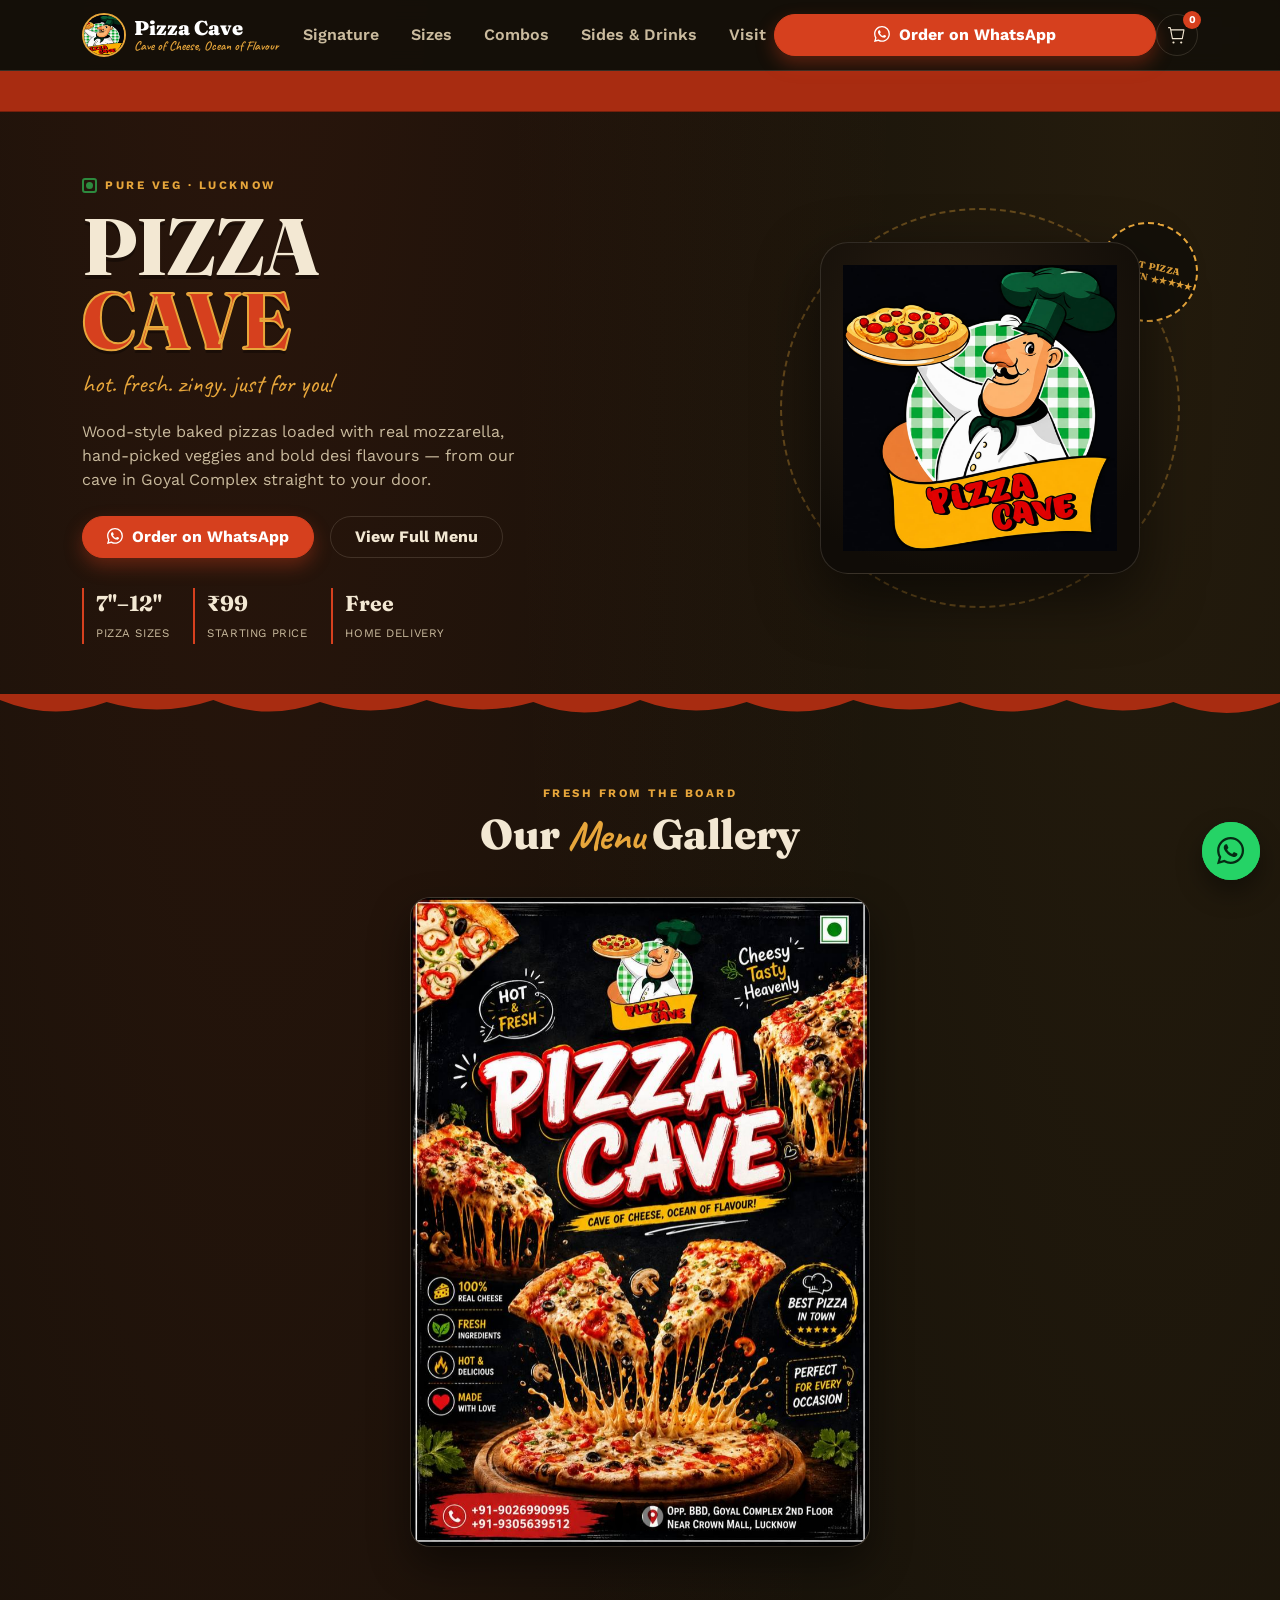
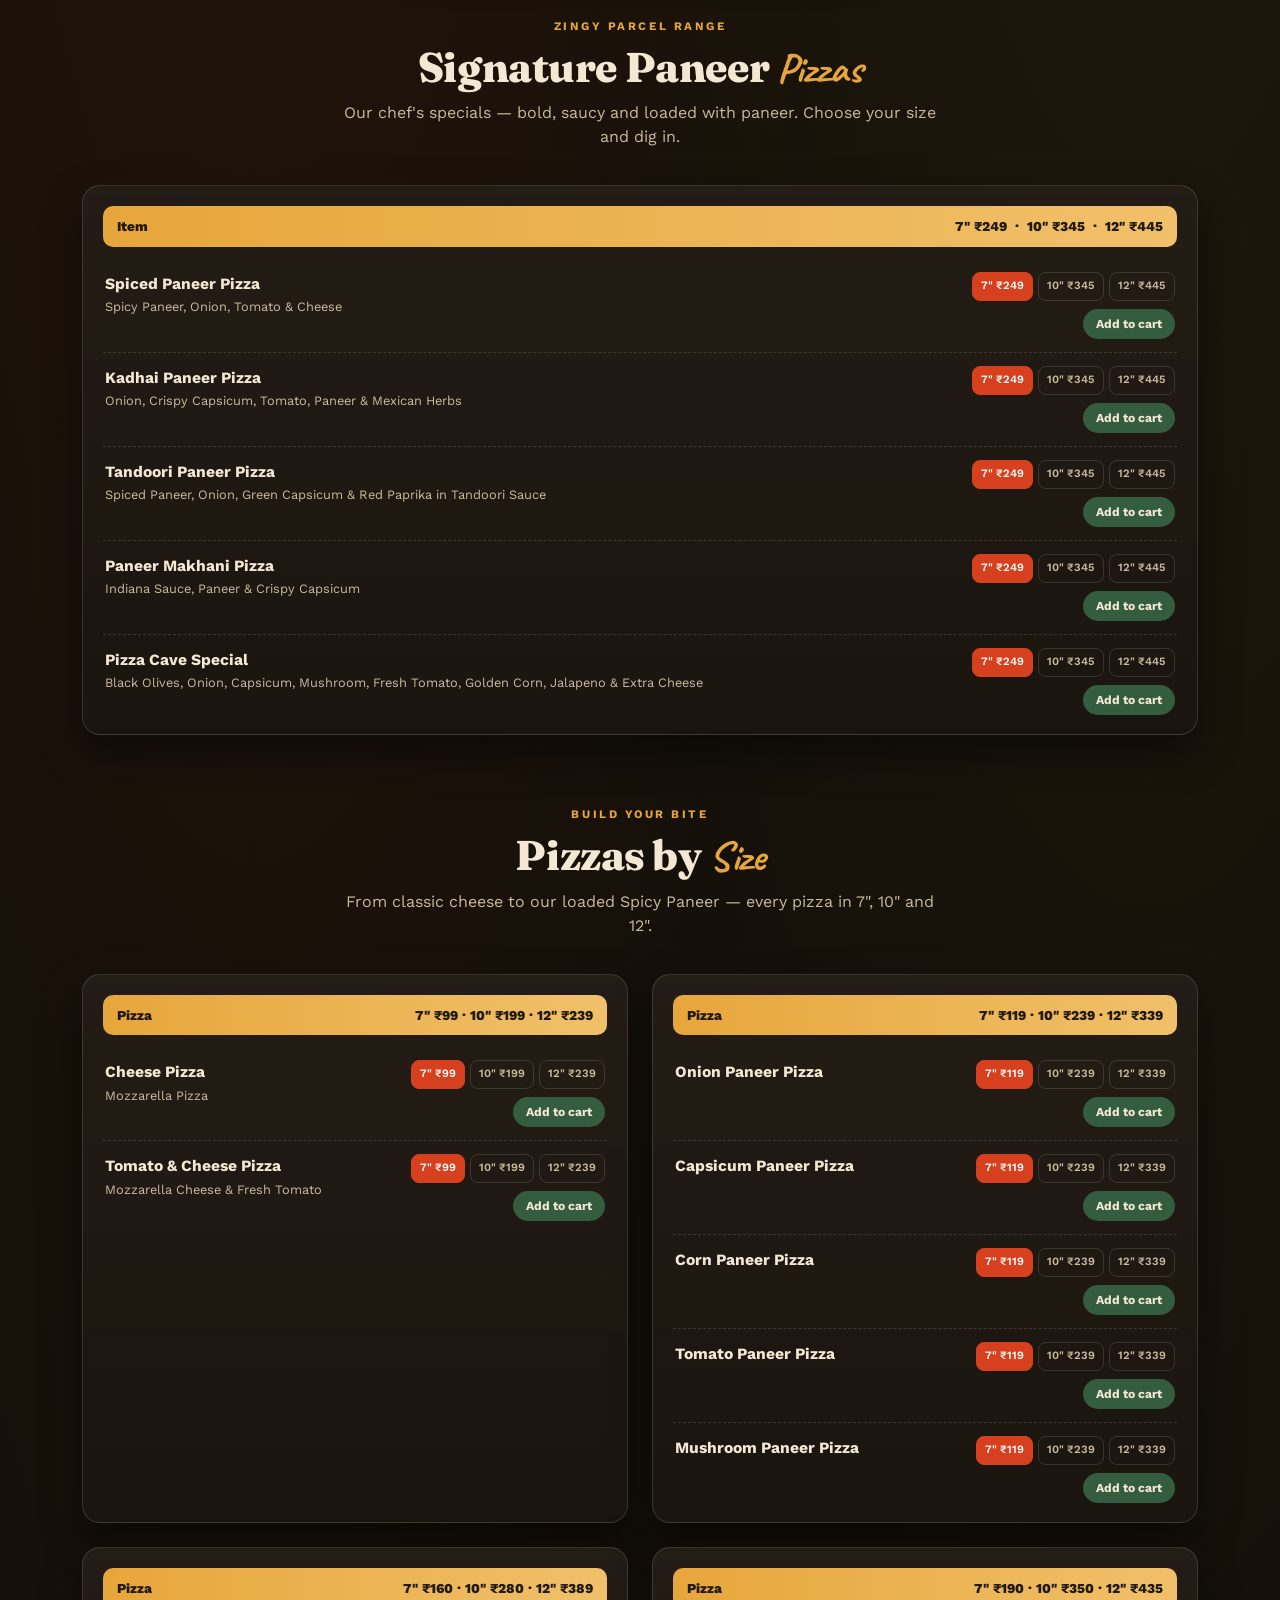
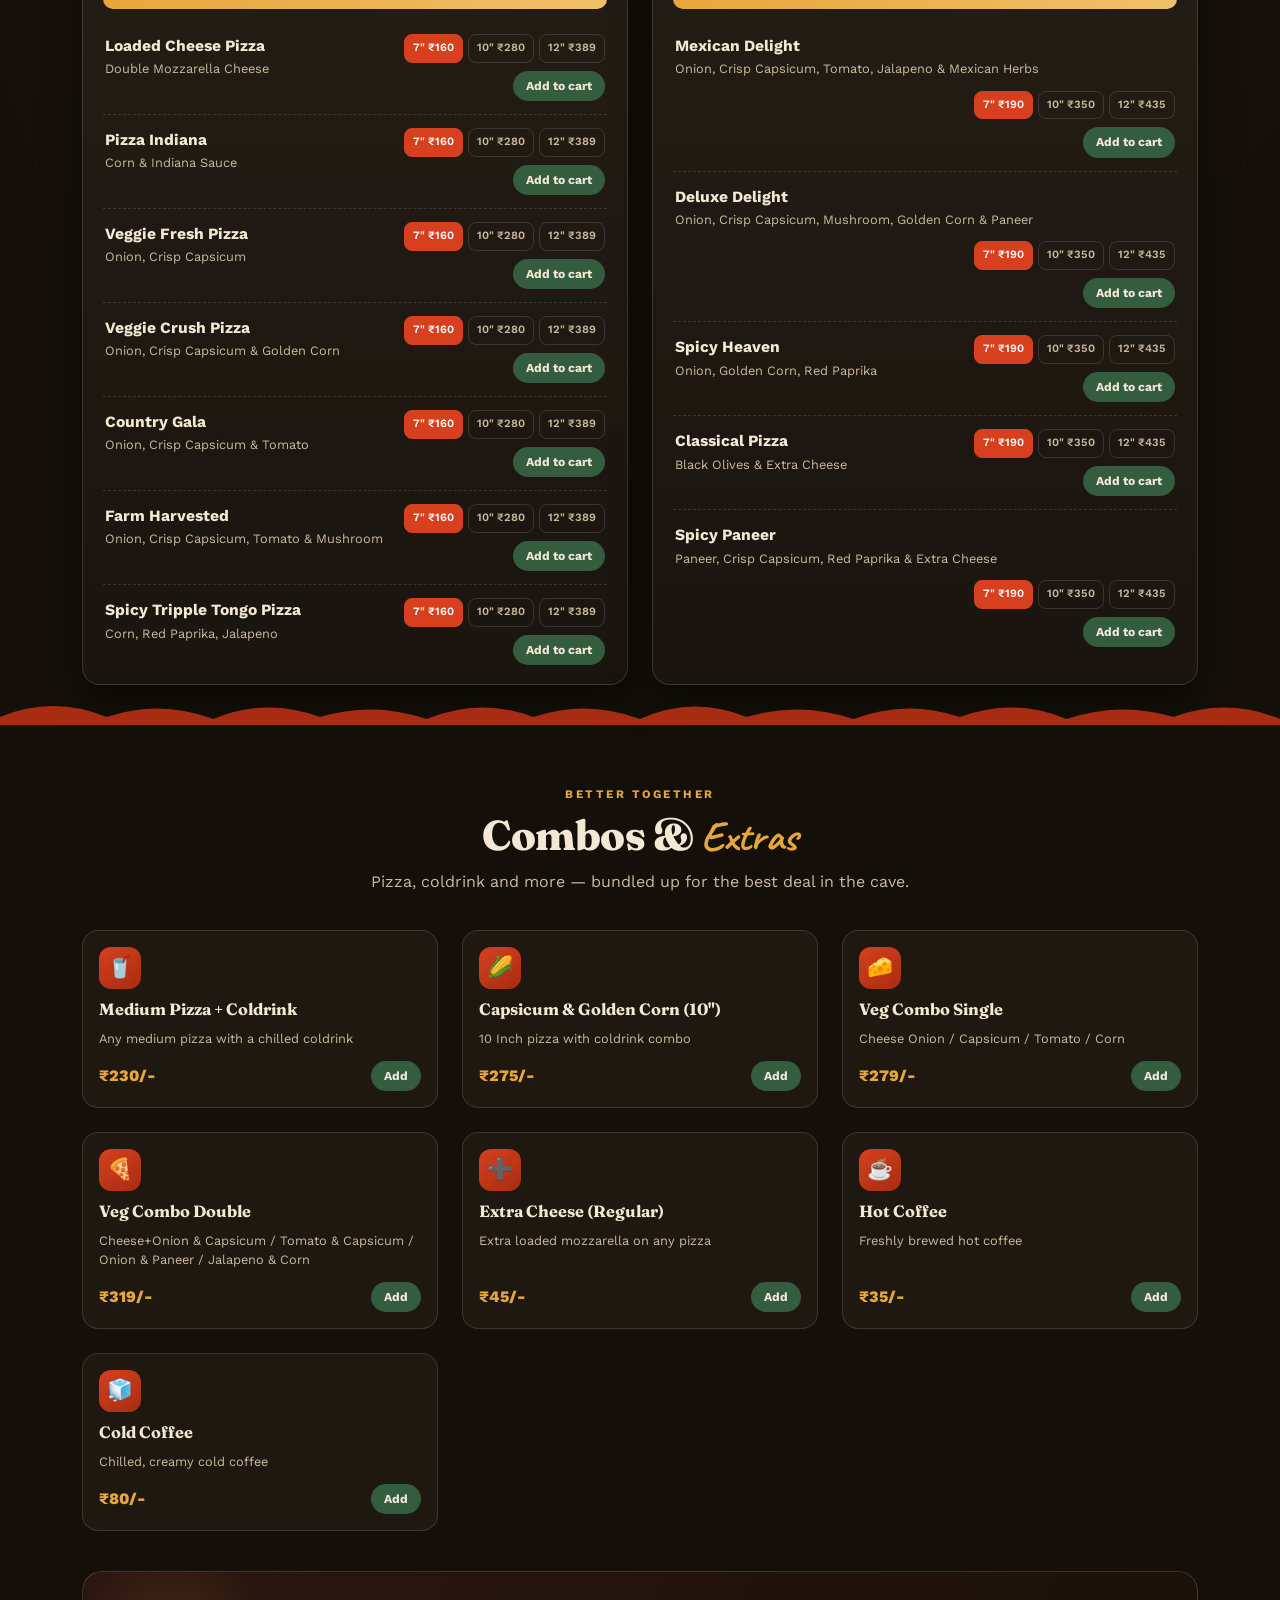
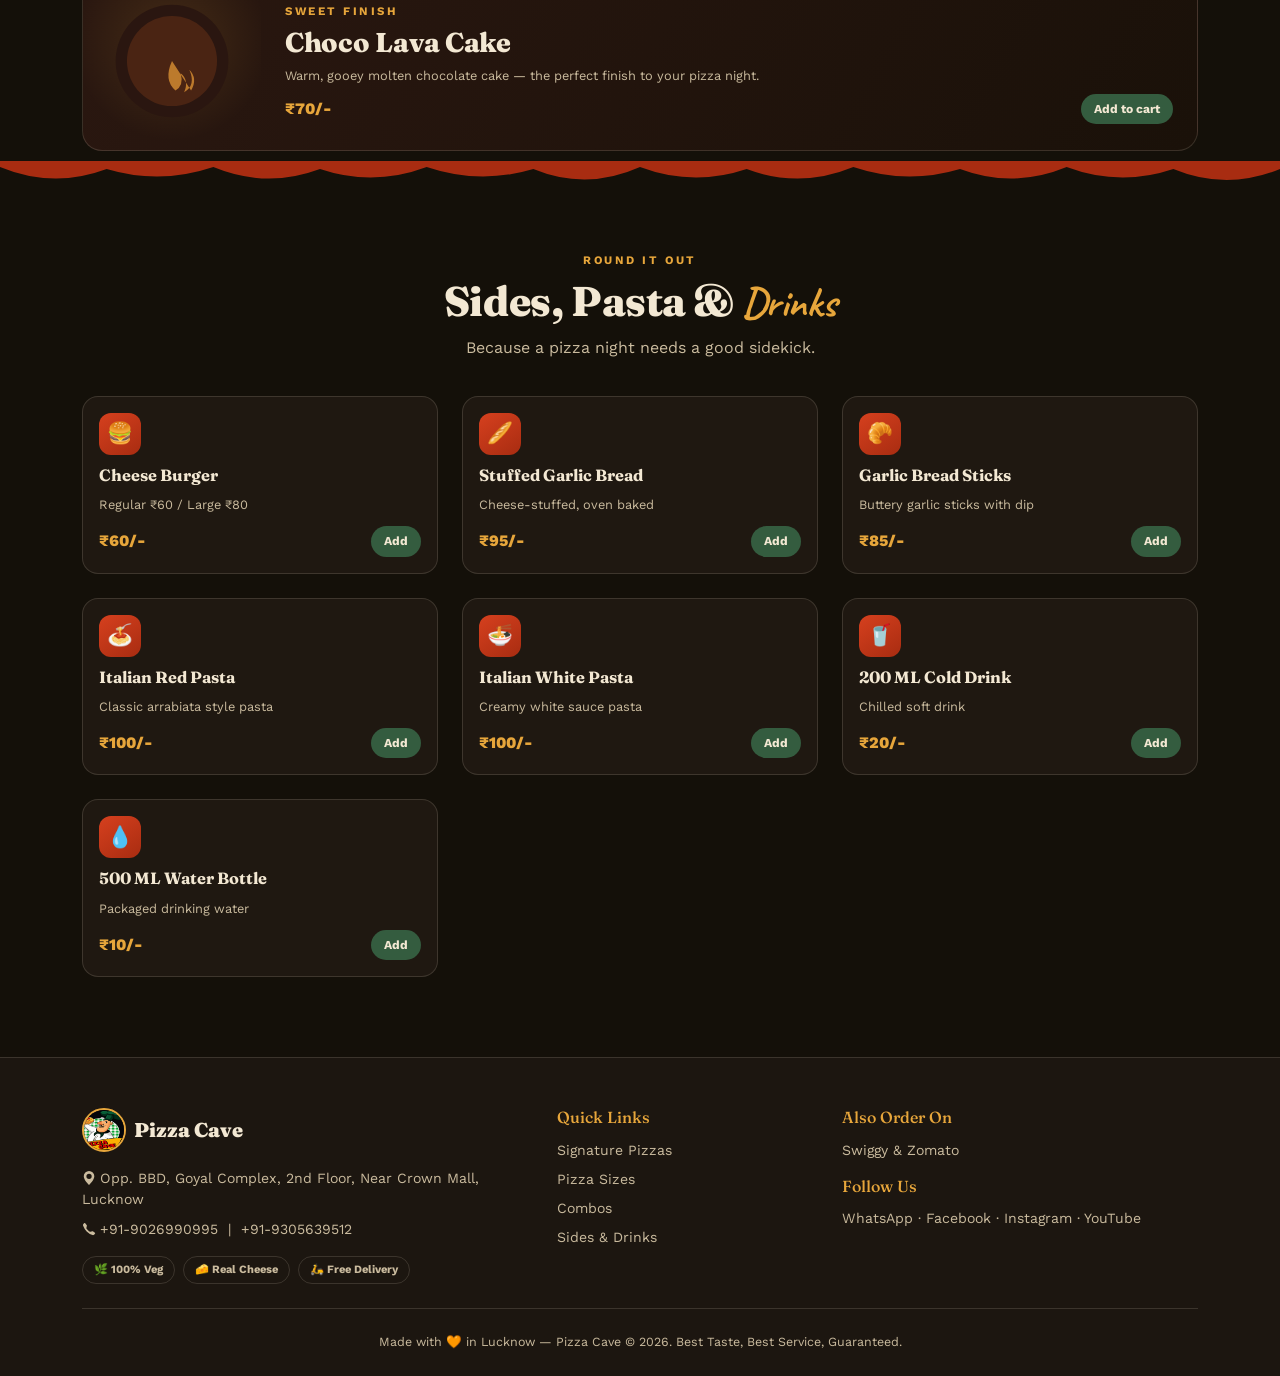
==== commit be2e6468: "Add files via upload" ====
--- a/index.html
+++ b/index.html
@@ -1,413 +1,746 @@
 <!DOCTYPE html>
-<html lang="en">
+<html lang="en" data-bs-theme="dark">
 <head>
 <meta charset="UTF-8">
-<meta name="viewport" content="width=device-width, initial-scale=1.0">
-<title>Pizza Cave — Wood-Fired Veg Pizza | Goyal Complex, Near Crown Mall, Lucknow</title>
-<meta name="description" content="Pizza Cave, Opp. BBD, Goyal Complex, Near Crown Mall, Lucknow — 100% veg pizzas, pasta, garlic bread & combo offers. Free home delivery. Order now on WhatsApp.">
-<meta name="keywords" content="Pizza Cave, pizza Lucknow, BBD Goyal Complex pizza, Crown Mall pizza, veg pizza Lucknow, pizza delivery Lucknow">
-<link rel="icon" href="data:image/svg+xml,<svg xmlns=%22http://www.w3.org/2000/svg%22 viewBox=%220 0 100 100%22><circle cx=%2250%22 cy=%2250%22 r=%2248%22 fill=%22%23d81324%22/><text x=%2250%22 y=%2264%22 font-size=%2250%22 text-anchor=%22middle%22 fill=%22%23f3b504%22>🍕</text></svg>">
-
+<meta name="viewport" content="width=device-width, initial-scale=1.0, viewport-fit=cover">
+<title>Pizza Cave — Cave of Cheese, Ocean of Flavour</title>
 <link rel="preconnect" href="https://fonts.googleapis.com">
 <link rel="preconnect" href="https://fonts.gstatic.com" crossorigin>
-<link href="https://fonts.googleapis.com/css2?family=Fraunces:opsz,wght@9..144,500;9..144,600;9..144,700;9..144,800&family=Manrope:wght@400;500;600;700;800&family=Space+Mono:wght@400;700&display=swap" rel="stylesheet">
-<link rel="stylesheet" href="https://cdn.jsdelivr.net/npm/bootstrap@5.3.3/dist/css/bootstrap.min.css">
-<link rel="stylesheet" href="https://unpkg.com/aos@2.3.1/dist/aos.css">
-<link rel="stylesheet" href="css/style.css">
+<link href="https://fonts.googleapis.com/css2?family=Fraunces:opsz,wght@9..144,500;9..144,650;9..144,800;9..144,900&family=Caveat:wght@600;700&family=Work+Sans:wght@400;500;600;700&display=swap" rel="stylesheet">
+<style>@charset "UTF-8";/*!
+ * Bootstrap  v5.3.3 (https://getbootstrap.com/)
+ * Copyright 2011-2024 The Bootstrap Authors
+ * Licensed under MIT (https://github.com/twbs/bootstrap/blob/main/LICENSE)
+ */:root,[data-bs-theme=light]{--bs-blue:#0d6efd;--bs-indigo:#6610f2;--bs-purple:#6f42c1;--bs-pink:#d63384;--bs-red:#dc3545;--bs-orange:#fd7e14;--bs-yellow:#ffc107;--bs-green:#198754;--bs-teal:#20c997;--bs-cyan:#0dcaf0;--bs-black:#000;--bs-white:#fff;--bs-gray:#6c757d;--bs-gray-dark:#343a40;--bs-gray-100:#f8f9fa;--bs-gray-200:#e9ecef;--bs-gray-300:#dee2e6;--bs-gray-400:#ced4da;--bs-gray-500:#adb5bd;--bs-gray-600:#6c757d;--bs-gray-700:#495057;--bs-gray-800:#343a40;--bs-gray-900:#212529;--bs-primary:#0d6efd;--bs-secondary:#6c757d;--bs-success:#198754;--bs-info:#0dcaf0;--bs-warning:#ffc107;--bs-danger:#dc3545;--bs-light:#f8f9fa;--bs-dark:#212529;--bs-primary-rgb:13,110,253;--bs-secondary-rgb:108,117,125;--bs-success-rgb:25,135,84;--bs-info-rgb:13,202,240;--bs-warning-rgb:255,193,7;--bs-danger-rgb:220,53,69;--bs-light-rgb:248,249,250;--bs-dark-rgb:33,37,41;--bs-primary-text-emphasis:#052c65;--bs-secondary-text-emphasis:#2b2f32;--bs-success-text-emphasis:#0a3622;--bs-info-text-emphasis:#055160;--bs-warning-text-emphasis:#664d03;--bs-danger-text-emphasis:#58151c;--bs-light-text-emphasis:#495057;--bs-dark-text-emphasis:#495057;--bs-primary-bg-subtle:#cfe2ff;--bs-secondary-bg-subtle:#e2e3e5;--bs-success-bg-subtle:#d1e7dd;--bs-info-bg-subtle:#cff4fc;--bs-warning-bg-subtle:#fff3cd;--bs-danger-bg-subtle:#f8d7da;--bs-light-bg-subtle:#fcfcfd;--bs-dark-bg-subtle:#ced4da;--bs-primary-border-subtle:#9ec5fe;--bs-secondary-border-subtle:#c4c8cb;--bs-success-border-subtle:#a3cfbb;--bs-info-border-subtle:#9eeaf9;--bs-warning-border-subtle:#ffe69c;--bs-danger-border-subtle:#f1aeb5;--bs-light-border-subtle:#e9ecef;--bs-dark-border-subtle:#adb5bd;--bs-white-rgb:255,255,255;--bs-black-rgb:0,0,0;--bs-font-sans-serif:system-ui,-apple-system,"Segoe UI",Roboto,"Helvetica Neue","Noto Sans","Liberation Sans",Arial,sans-serif,"Apple Color Emoji","Segoe UI Emoji","Segoe UI Symbol","Noto Color Emoji";--bs-font-monospace:SFMono-Regular,Menlo,Monaco,Consolas,"Liberation Mono","Courier New",monospace;--bs-gradient:linear-gradient(180deg, rgba(255, 255, 255, 0.15), rgba(255, 255, 255, 0));--bs-body-font-family:var(--bs-font-sans-serif);--bs-body-font-size:1rem;--bs-body-font-weight:400;--bs-body-line-height:1.5;--bs-body-color:#212529;--bs-body-color-rgb:33,37,41;--bs-body-bg:#fff;--bs-body-bg-rgb:255,255,255;--bs-emphasis-color:#000;--bs-emphasis-color-rgb:0,0,0;--bs-secondary-color:rgba(33, 37, 41, 0.75);--bs-secondary-color-rgb:33,37,41;--bs-secondary-bg:#e9ecef;--bs-secondary-bg-rgb:233,236,239;--bs-tertiary-color:rgba(33, 37, 41, 0.5);--bs-tertiary-color-rgb:33,37,41;--bs-tertiary-bg:#f8f9fa;--bs-tertiary-bg-rgb:248,249,250;--bs-heading-color:inherit;--bs-link-color:#0d6efd;--bs-link-color-rgb:13,110,253;--bs-link-decoration:underline;--bs-link-hover-color:#0a58ca;--bs-link-hover-color-rgb:10,88,202;--bs-code-color:#d63384;--bs-highlight-color:#212529;--bs-highlight-bg:#fff3cd;--bs-border-width:1px;--bs-border-style:solid;--bs-border-color:#dee2e6;--bs-border-color-translucent:rgba(0, 0, 0, 0.175);--bs-border-radius:0.375rem;--bs-border-radius-sm:0.25rem;--bs-border-radius-lg:0.5rem;--bs-border-radius-xl:1rem;--bs-border-radius-xxl:2rem;--bs-border-radius-2xl:var(--bs-border-radius-xxl);--bs-border-radius-pill:50rem;--bs-box-shadow:0 0.5rem 1rem rgba(0, 0, 0, 0.15);--bs-box-shadow-sm:0 0.125rem 0.25rem rgba(0, 0, 0, 0.075);--bs-box-shadow-lg:0 1rem 3rem rgba(0, 0, 0, 0.175);--bs-box-shadow-inset:inset 0 1px 2px rgba(0, 0, 0, 0.075);--bs-focus-ring-width:0.25rem;--bs-focus-ring-opacity:0.25;--bs-focus-ring-color:rgba(13, 110, 253, 0.25);--bs-form-valid-color:#198754;--bs-form-valid-border-color:#198754;--bs-form-invalid-color:#dc3545;--bs-form-invalid-border-color:#dc3545}[data-bs-theme=dark]{color-scheme:dark;--bs-body-color:#dee2e6;--bs-body-color-rgb:222,226,230;--bs-body-bg:#212529;--bs-body-bg-rgb:33,37,41;--bs-emphasis-color:#fff;--bs-emphasis-color-rgb:255,255,255;--bs-secondary-color:rgba(222, 226, 230, 0.75);--bs-secondary-color-rgb:222,226,230;--bs-secondary-bg:#343a40;--bs-secondary-bg-rgb:52,58,64;--bs-tertiary-color:rgba(222, 226, 230, 0.5);--bs-tertiary-color-rgb:222,226,230;--bs-tertiary-bg:#2b3035;--bs-tertiary-bg-rgb:43,48,53;--bs-primary-text-emphasis:#6ea8fe;--bs-secondary-text-emphasis:#a7acb1;--bs-success-text-emphasis:#75b798;--bs-info-text-emphasis:#6edff6;--bs-warning-text-emphasis:#ffda6a;--bs-danger-text-emphasis:#ea868f;--bs-light-text-emphasis:#f8f9fa;--bs-dark-text-emphasis:#dee2e6;--bs-primary-bg-subtle:#031633;--bs-secondary-bg-subtle:#161719;--bs-success-bg-subtle:#051b11;--bs-info-bg-subtle:#032830;--bs-warning-bg-subtle:#332701;--bs-danger-bg-subtle:#2c0b0e;--bs-light-bg-subtle:#343a40;--bs-dark-bg-subtle:#1a1d20;--bs-primary-border-subtle:#084298;--bs-secondary-border-subtle:#41464b;--bs-success-border-subtle:#0f5132;--bs-info-border-subtle:#087990;--bs-warning-border-subtle:#997404;--bs-danger-border-subtle:#842029;--bs-light-border-subtle:#495057;--bs-dark-border-subtle:#343a40;--bs-heading-color:inherit;--bs-link-color:#6ea8fe;--bs-link-hover-color:#8bb9fe;--bs-link-color-rgb:110,168,254;--bs-link-hover-color-rgb:139,185,254;--bs-code-color:#e685b5;--bs-highlight-color:#dee2e6;--bs-highlight-bg:#664d03;--bs-border-color:#495057;--bs-border-color-translucent:rgba(255, 255, 255, 0.15);--bs-form-valid-color:#75b798;--bs-form-valid-border-color:#75b798;--bs-form-invalid-color:#ea868f;--bs-form-invalid-border-color:#ea868f}*,::after,::before{box-sizing:border-box}@media (prefers-reduced-motion:no-preference){:root{scroll-behavior:smooth}}body{margin:0;font-family:var(--bs-body-font-family);font-size:var(--bs-body-font-size);font-weight:var(--bs-body-font-weight);line-height:var(--bs-body-line-height);color:var(--bs-body-color);text-align:var(--bs-body-text-align);background-color:var(--bs-body-bg);-webkit-text-size-adjust:100%;-webkit-tap-highlight-color:transparent}hr{margin:1rem 0;color:inherit;border:0;border-top:var(--bs-border-width) solid;opacity:.25}.h1,.h2,.h3,.h4,.h5,.h6,h1,h2,h3,h4,h5,h6{margin-top:0;margin-bottom:.5rem;font-weight:500;line-height:1.2;color:var(--bs-heading-color)}.h1,h1{font-size:calc(1.375rem + 1.5vw)}@media (min-width:1200px){.h1,h1{font-size:2.5rem}}.h2,h2{font-size:calc(1.325rem + .9vw)}@media (min-width:1200px){.h2,h2{font-size:2rem}}.h3,h3{font-size:calc(1.3rem + .6vw)}@media (min-width:1200px){.h3,h3{font-size:1.75rem}}.h4,h4{font-size:calc(1.275rem + .3vw)}@media (min-width:1200px){.h4,h4{font-size:1.5rem}}.h5,h5{font-size:1.25rem}.h6,h6{font-size:1rem}p{margin-top:0;margin-bottom:1rem}abbr[title]{-webkit-text-decoration:underline dotted;text-decoration:underline dotted;cursor:help;-webkit-text-decoration-skip-ink:none;text-decoration-skip-ink:none}address{margin-bottom:1rem;font-style:normal;line-height:inherit}ol,ul{padding-left:2rem}dl,ol,ul{margin-top:0;margin-bottom:1rem}ol ol,ol ul,ul ol,ul ul{margin-bottom:0}dt{font-weight:700}dd{margin-bottom:.5rem;margin-left:0}blockquote{margin:0 0 1rem}b,strong{font-weight:bolder}.small,small{font-size:.875em}.mark,mark{padding:.1875em;color:var(--bs-highlight-color);background-color:var(--bs-highlight-bg)}sub,sup{position:relative;font-size:.75em;line-height:0;vertical-align:baseline}sub{bottom:-.25em}sup{top:-.5em}a{color:rgba(var(--bs-link-color-rgb),var(--bs-link-opacity,1));text-decoration:underline}a:hover{--bs-link-color-rgb:var(--bs-link-hover-color-rgb)}a:not([href]):not([class]),a:not([href]):not([class]):hover{color:inherit;text-decoration:none}code,kbd,pre,samp{font-family:var(--bs-font-monospace);font-size:1em}pre{display:block;margin-top:0;margin-bottom:1rem;overflow:auto;font-size:.875em}pre code{font-size:inherit;color:inherit;word-break:normal}code{font-size:.875em;color:var(--bs-code-color);word-wrap:break-word}a>code{color:inherit}kbd{padding:.1875rem .375rem;font-size:.875em;color:var(--bs-body-bg);background-color:var(--bs-body-color);border-radius:.25rem}kbd kbd{padding:0;font-size:1em}figure{margin:0 0 1rem}img,svg{vertical-align:middle}table{caption-side:bottom;border-collapse:collapse}caption{padding-top:.5rem;padding-bottom:.5rem;color:var(--bs-secondary-color);text-align:left}th{text-align:inherit;text-align:-webkit-match-parent}tbody,td,tfoot,th,thead,tr{border-color:inherit;border-style:solid;border-width:0}label{display:inline-block}button{border-radius:0}button:focus:not(:focus-visible){outline:0}button,input,optgroup,select,textarea{margin:0;font-family:inherit;font-size:inherit;line-height:inherit}button,select{text-transform:none}[role=button]{cursor:pointer}select{word-wrap:normal}select:disabled{opacity:1}[list]:not([type=date]):not([type=datetime-local]):not([type=month]):not([type=week]):not([type=time])::-webkit-calendar-picker-indicator{display:none!important}[type=button],[type=reset],[type=submit],button{-webkit-appearance:button}[type=button]:not(:disabled),[type=reset]:not(:disabled),[type=submit]:not(:disabled),button:not(:disabled){cursor:pointer}::-moz-focus-inner{padding:0;border-style:none}textarea{resize:vertical}fieldset{min-width:0;padding:0;margin:0;border:0}legend{float:left;width:100%;padding:0;margin-bottom:.5rem;font-size:calc(1.275rem + .3vw);line-height:inherit}@media (min-width:1200px){legend{font-size:1.5rem}}legend+*{clear:left}::-webkit-datetime-edit-day-field,::-webkit-datetime-edit-fields-wrapper,::-webkit-datetime-edit-hour-field,::-webkit-datetime-edit-minute,::-webkit-datetime-edit-month-field,::-webkit-datetime-edit-text,::-webkit-datetime-edit-year-field{padding:0}::-webkit-inner-spin-button{height:auto}[type=search]{-webkit-appearance:textfield;outline-offset:-2px}::-webkit-search-decoration{-webkit-appearance:none}::-webkit-color-swatch-wrapper{padding:0}::-webkit-file-upload-button{font:inherit;-webkit-appearance:button}::file-selector-button{font:inherit;-webkit-appearance:button}output{display:inline-block}iframe{border:0}summary{display:list-item;cursor:pointer}progress{vertical-align:baseline}[hidden]{display:none!important}.lead{font-size:1.25rem;font-weight:300}.display-1{font-size:calc(1.625rem + 4.5vw);font-weight:300;line-height:1.2}@media (min-width:1200px){.display-1{font-size:5rem}}.display-2{font-size:calc(1.575rem + 3.9vw);font-weight:300;line-height:1.2}@media (min-width:1200px){.display-2{font-size:4.5rem}}.display-3{font-size:calc(1.525rem + 3.3vw);font-weight:300;line-height:1.2}@media (min-width:1200px){.display-3{font-size:4rem}}.display-4{font-size:calc(1.475rem + 2.7vw);font-weight:300;line-height:1.2}@media (min-width:1200px){.display-4{font-size:3.5rem}}.display-5{font-size:calc(1.425rem + 2.1vw);font-weight:300;line-height:1.2}@media (min-width:1200px){.display-5{font-size:3rem}}.display-6{font-size:calc(1.375rem + 1.5vw);font-weight:300;line-height:1.2}@media (min-width:1200px){.display-6{font-size:2.5rem}}.list-unstyled{padding-left:0;list-style:none}.list-inline{padding-left:0;list-style:none}.list-inline-item{display:inline-block}.list-inline-item:not(:last-child){margin-right:.5rem}.initialism{font-size:.875em;text-transform:uppercase}.blockquote{margin-bottom:1rem;font-size:1.25rem}.blockquote>:last-child{margin-bottom:0}.blockquote-footer{margin-top:-1rem;margin-bottom:1rem;font-size:.875em;color:#6c757d}.blockquote-footer::before{content:"— "}.img-fluid{max-width:100%;height:auto}.img-thumbnail{padding:.25rem;background-color:var(--bs-body-bg);border:var(--bs-border-width) solid var(--bs-border-color);border-radius:var(--bs-border-radius);max-width:100%;height:auto}.figure{display:inline-block}.figure-img{margin-bottom:.5rem;line-height:1}.figure-caption{font-size:.875em;color:var(--bs-secondary-color)}.container,.container-fluid,.container-lg,.container-md,.container-sm,.container-xl,.container-xxl{--bs-gutter-x:1.5rem;--bs-gutter-y:0;width:100%;padding-right:calc(var(--bs-gutter-x) * .5);padding-left:calc(var(--bs-gutter-x) * .5);margin-right:auto;margin-left:auto}@media (min-width:576px){.container,.container-sm{max-width:540px}}@media (min-width:768px){.container,.container-md,.container-sm{max-width:720px}}@media (min-width:992px){.container,.container-lg,.container-md,.container-sm{max-width:960px}}@media (min-width:1200px){.container,.container-lg,.container-md,.container-sm,.container-xl{max-width:1140px}}@media (min-width:1400px){.container,.container-lg,.container-md,.container-sm,.container-xl,.container-xxl{max-width:1320px}}:root{--bs-breakpoint-xs:0;--bs-breakpoint-sm:576px;--bs-breakpoint-md:768px;--bs-breakpoint-lg:992px;--bs-breakpoint-xl:1200px;--bs-breakpoint-xxl:1400px}.row{--bs-gutter-x:1.5rem;--bs-gutter-y:0;display:flex;flex-wrap:wrap;margin-top:calc(-1 * var(--bs-gutter-y));margin-right:calc(-.5 * var(--bs-gutter-x));margin-left:calc(-.5 * var(--bs-gutter-x))}.row>*{flex-shrink:0;width:100%;max-width:100%;padding-right:calc(var(--bs-gutter-x) * .5);padding-left:calc(var(--bs-gutter-x) * .5);margin-top:var(--bs-gutter-y)}.col{flex:1 0 0%}.row-cols-auto>*{flex:0 0 auto;width:auto}.row-cols-1>*{flex:0 0 auto;width:100%}.row-cols-2>*{flex:0 0 auto;width:50%}.row-cols-3>*{flex:0 0 auto;width:33.33333333%}.row-cols-4>*{flex:0 0 auto;width:25%}.row-cols-5>*{flex:0 0 auto;width:20%}.row-cols-6>*{flex:0 0 auto;width:16.66666667%}.col-auto{flex:0 0 auto;width:auto}.col-1{flex:0 0 auto;width:8.33333333%}.col-2{flex:0 0 auto;width:16.66666667%}.col-3{flex:0 0 auto;width:25%}.col-4{flex:0 0 auto;width:33.33333333%}.col-5{flex:0 0 auto;width:41.66666667%}.col-6{flex:0 0 auto;width:50%}.col-7{flex:0 0 auto;width:58.33333333%}.col-8{flex:0 0 auto;width:66.66666667%}.col-9{flex:0 0 auto;width:75%}.col-10{flex:0 0 auto;width:83.33333333%}.col-11{flex:0 0 auto;width:91.66666667%}.col-12{flex:0 0 auto;width:100%}.offset-1{margin-left:8.33333333%}.offset-2{margin-left:16.66666667%}.offset-3{margin-left:25%}.offset-4{margin-left:33.33333333%}.offset-5{margin-left:41.66666667%}.offset-6{margin-left:50%}.offset-7{margin-left:58.33333333%}.offset-8{margin-left:66.66666667%}.offset-9{margin-left:75%}.offset-10{margin-left:83.33333333%}.offset-11{margin-left:91.66666667%}.g-0,.gx-0{--bs-gutter-x:0}.g-0,.gy-0{--bs-gutter-y:0}.g-1,.gx-1{--bs-gutter-x:0.25rem}.g-1,.gy-1{--bs-gutter-y:0.25rem}.g-2,.gx-2{--bs-gutter-x:0.5rem}.g-2,.gy-2{--bs-gutter-y:0.5rem}.g-3,.gx-3{--bs-gutter-x:1rem}.g-3,.gy-3{--bs-gutter-y:1rem}.g-4,.gx-4{--bs-gutter-x:1.5rem}.g-4,.gy-4{--bs-gutter-y:1.5rem}.g-5,.gx-5{--bs-gutter-x:3rem}.g-5,.gy-5{--bs-gutter-y:3rem}@media (min-width:576px){.col-sm{flex:1 0 0%}.row-cols-sm-auto>*{flex:0 0 auto;width:auto}.row-cols-sm-1>*{flex:0 0 auto;width:100%}.row-cols-sm-2>*{flex:0 0 auto;width:50%}.row-cols-sm-3>*{flex:0 0 auto;width:33.33333333%}.row-cols-sm-4>*{flex:0 0 auto;width:25%}.row-cols-sm-5>*{flex:0 0 auto;width:20%}.row-cols-sm-6>*{flex:0 0 auto;width:16.66666667%}.col-sm-auto{flex:0 0 auto;width:auto}.col-sm-1{flex:0 0 auto;width:8.33333333%}.col-sm-2{flex:0 0 auto;width:16.66666667%}.col-sm-3{flex:0 0 auto;width:25%}.col-sm-4{flex:0 0 auto;width:33.33333333%}.col-sm-5{flex:0 0 auto;width:41.66666667%}.col-sm-6{flex:0 0 auto;width:50%}.col-sm-7{flex:0 0 auto;width:58.33333333%}.col-sm-8{flex:0 0 auto;width:66.66666667%}.col-sm-9{flex:0 0 auto;width:75%}.col-sm-10{flex:0 0 auto;width:83.33333333%}.col-sm-11{flex:0 0 auto;width:91.66666667%}.col-sm-12{flex:0 0 auto;width:100%}.offset-sm-0{margin-left:0}.offset-sm-1{margin-left:8.33333333%}.offset-sm-2{margin-left:16.66666667%}.offset-sm-3{margin-left:25%}.offset-sm-4{margin-left:33.33333333%}.offset-sm-5{margin-left:41.66666667%}.offset-sm-6{margin-left:50%}.offset-sm-7{margin-left:58.33333333%}.offset-sm-8{margin-left:66.66666667%}.offset-sm-9{margin-left:75%}.offset-sm-10{margin-left:83.33333333%}.offset-sm-11{margin-left:91.66666667%}.g-sm-0,.gx-sm-0{--bs-gutter-x:0}.g-sm-0,.gy-sm-0{--bs-gutter-y:0}.g-sm-1,.gx-sm-1{--bs-gutter-x:0.25rem}.g-sm-1,.gy-sm-1{--bs-gutter-y:0.25rem}.g-sm-2,.gx-sm-2{--bs-gutter-x:0.5rem}.g-sm-2,.gy-sm-2{--bs-gutter-y:0.5rem}.g-sm-3,.gx-sm-3{--bs-gutter-x:1rem}.g-sm-3,.gy-sm-3{--bs-gutter-y:1rem}.g-sm-4,.gx-sm-4{--bs-gutter-x:1.5rem}.g-sm-4,.gy-sm-4{--bs-gutter-y:1.5rem}.g-sm-5,.gx-sm-5{--bs-gutter-x:3rem}.g-sm-5,.gy-sm-5{--bs-gutter-y:3rem}}@media (min-width:768px){.col-md{flex:1 0 0%}.row-cols-md-auto>*{flex:0 0 auto;width:auto}.row-cols-md-1>*{flex:0 0 auto;width:100%}.row-cols-md-2>*{flex:0 0 auto;width:50%}.row-cols-md-3>*{flex:0 0 auto;width:33.33333333%}.row-cols-md-4>*{flex:0 0 auto;width:25%}.row-cols-md-5>*{flex:0 0 auto;width:20%}.row-cols-md-6>*{flex:0 0 auto;width:16.66666667%}.col-md-auto{flex:0 0 auto;width:auto}.col-md-1{flex:0 0 auto;width:8.33333333%}.col-md-2{flex:0 0 auto;width:16.66666667%}.col-md-3{flex:0 0 auto;width:25%}.col-md-4{flex:0 0 auto;width:33.33333333%}.col-md-5{flex:0 0 auto;width:41.66666667%}.col-md-6{flex:0 0 auto;width:50%}.col-md-7{flex:0 0 auto;width:58.33333333%}.col-md-8{flex:0 0 auto;width:66.66666667%}.col-md-9{flex:0 0 auto;width:75%}.col-md-10{flex:0 0 auto;width:83.33333333%}.col-md-11{flex:0 0 auto;width:91.66666667%}.col-md-12{flex:0 0 auto;width:100%}.offset-md-0{margin-left:0}.offset-md-1{margin-left:8.33333333%}.offset-md-2{margin-left:16.66666667%}.offset-md-3{margin-left:25%}.offset-md-4{margin-left:33.33333333%}.offset-md-5{margin-left:41.66666667%}.offset-md-6{margin-left:50%}.offset-md-7{margin-left:58.33333333%}.offset-md-8{margin-left:66.66666667%}.offset-md-9{margin-left:75%}.offset-md-10{margin-left:83.33333333%}.offset-md-11{margin-left:91.66666667%}.g-md-0,.gx-md-0{--bs-gutter-x:0}.g-md-0,.gy-md-0{--bs-gutter-y:0}.g-md-1,.gx-md-1{--bs-gutter-x:0.25rem}.g-md-1,.gy-md-1{--bs-gutter-y:0.25rem}.g-md-2,.gx-md-2{--bs-gutter-x:0.5rem}.g-md-2,.gy-md-2{--bs-gutter-y:0.5rem}.g-md-3,.gx-md-3{--bs-gutter-x:1rem}.g-md-3,.gy-md-3{--bs-gutter-y:1rem}.g-md-4,.gx-md-4{--bs-gutter-x:1.5rem}.g-md-4,.gy-md-4{--bs-gutter-y:1.5rem}.g-md-5,.gx-md-5{--bs-gutter-x:3rem}.g-md-5,.gy-md-5{--bs-gutter-y:3rem}}@media (min-width:992px){.col-lg{flex:1 0 0%}.row-cols-lg-auto>*{flex:0 0 auto;width:auto}.row-cols-lg-1>*{flex:0 0 auto;width:100%}.row-cols-lg-2>*{flex:0 0 auto;width:50%}.row-cols-lg-3>*{flex:0 0 auto;width:33.33333333%}.row-cols-lg-4>*{flex:0 0 auto;width:25%}.row-cols-lg-5>*{flex:0 0 auto;width:20%}.row-cols-lg-6>*{flex:0 0 auto;width:16.66666667%}.col-lg-auto{flex:0 0 auto;width:auto}.col-lg-1{flex:0 0 auto;width:8.33333333%}.col-lg-2{flex:0 0 auto;width:16.66666667%}.col-lg-3{flex:0 0 auto;width:25%}.col-lg-4{flex:0 0 auto;width:33.33333333%}.col-lg-5{flex:0 0 auto;width:41.66666667%}.col-lg-6{flex:0 0 auto;width:50%}.col-lg-7{flex:0 0 auto;width:58.33333333%}.col-lg-8{flex:0 0 auto;width:66.66666667%}.col-lg-9{flex:0 0 auto;width:75%}.col-lg-10{flex:0 0 auto;width:83.33333333%}.col-lg-11{flex:0 0 auto;width:91.66666667%}.col-lg-12{flex:0 0 auto;width:100%}.offset-lg-0{margin-left:0}.offset-lg-1{margin-left:8.33333333%}.offset-lg-2{margin-left:16.66666667%}.offset-lg-3{margin-left:25%}.offset-lg-4{margin-left:33.33333333%}.offset-lg-5{margin-left:41.66666667%}.offset-lg-6{margin-left:50%}.offset-lg-7{margin-left:58.33333333%}.offset-lg-8{margin-left:66.66666667%}.offset-lg-9{margin-left:75%}.offset-lg-10{margin-left:83.33333333%}.offset-lg-11{margin-left:91.66666667%}.g-lg-0,.gx-lg-0{--bs-gutter-x:0}.g-lg-0,.gy-lg-0{--bs-gutter-y:0}.g-lg-1,.gx-lg-1{--bs-gutter-x:0.25rem}.g-lg-1,.gy-lg-1{--bs-gutter-y:0.25rem}.g-lg-2,.gx-lg-2{--bs-gutter-x:0.5rem}.g-lg-2,.gy-lg-2{--bs-gutter-y:0.5rem}.g-lg-3,.gx-lg-3{--bs-gutter-x:1rem}.g-lg-3,.gy-lg-3{--bs-gutter-y:1rem}.g-lg-4,.gx-lg-4{--bs-gutter-x:1.5rem}.g-lg-4,.gy-lg-4{--bs-gutter-y:1.5rem}.g-lg-5,.gx-lg-5{--bs-gutter-x:3rem}.g-lg-5,.gy-lg-5{--bs-gutter-y:3rem}}@media (min-width:1200px){.col-xl{flex:1 0 0%}.row-cols-xl-auto>*{flex:0 0 auto;width:auto}.row-cols-xl-1>*{flex:0 0 auto;width:100%}.row-cols-xl-2>*{flex:0 0 auto;width:50%}.row-cols-xl-3>*{flex:0 0 auto;width:33.33333333%}.row-cols-xl-4>*{flex:0 0 auto;width:25%}.row-cols-xl-5>*{flex:0 0 auto;width:20%}.row-cols-xl-6>*{flex:0 0 auto;width:16.66666667%}.col-xl-auto{flex:0 0 auto;width:auto}.col-xl-1{flex:0 0 auto;width:8.33333333%}.col-xl-2{flex:0 0 auto;width:16.66666667%}.col-xl-3{flex:0 0 auto;width:25%}.col-xl-4{flex:0 0 auto;width:33.33333333%}.col-xl-5{flex:0 0 auto;width:41.66666667%}.col-xl-6{flex:0 0 auto;width:50%}.col-xl-7{flex:0 0 auto;width:58.33333333%}.col-xl-8{flex:0 0 auto;width:66.66666667%}.col-xl-9{flex:0 0 auto;width:75%}.col-xl-10{flex:0 0 auto;width:83.33333333%}.col-xl-11{flex:0 0 auto;width:91.66666667%}.col-xl-12{flex:0 0 auto;width:100%}.offset-xl-0{margin-left:0}.offset-xl-1{margin-left:8.33333333%}.offset-xl-2{margin-left:16.66666667%}.offset-xl-3{margin-left:25%}.offset-xl-4{margin-left:33.33333333%}.offset-xl-5{margin-left:41.66666667%}.offset-xl-6{margin-left:50%}.offset-xl-7{margin-left:58.33333333%}.offset-xl-8{margin-left:66.66666667%}.offset-xl-9{margin-left:75%}.offset-xl-10{margin-left:83.33333333%}.offset-xl-11{margin-left:91.66666667%}.g-xl-0,.gx-xl-0{--bs-gutter-x:0}.g-xl-0,.gy-xl-0{--bs-gutter-y:0}.g-xl-1,.gx-xl-1{--bs-gutter-x:0.25rem}.g-xl-1,.gy-xl-1{--bs-gutter-y:0.25rem}.g-xl-2,.gx-xl-2{--bs-gutter-x:0.5rem}.g-xl-2,.gy-xl-2{--bs-gutter-y:0.5rem}.g-xl-3,.gx-xl-3{--bs-gutter-x:1rem}.g-xl-3,.gy-xl-3{--bs-gutter-y:1rem}.g-xl-4,.gx-xl-4{--bs-gutter-x:1.5rem}.g-xl-4,.gy-xl-4{--bs-gutter-y:1.5rem}.g-xl-5,.gx-xl-5{--bs-gutter-x:3rem}.g-xl-5,.gy-xl-5{--bs-gutter-y:3rem}}@media (min-width:1400px){.col-xxl{flex:1 0 0%}.row-cols-xxl-auto>*{flex:0 0 auto;width:auto}.row-cols-xxl-1>*{flex:0 0 auto;width:100%}.row-cols-xxl-2>*{flex:0 0 auto;width:50%}.row-cols-xxl-3>*{flex:0 0 auto;width:33.33333333%}.row-cols-xxl-4>*{flex:0 0 auto;width:25%}.row-cols-xxl-5>*{flex:0 0 auto;width:20%}.row-cols-xxl-6>*{flex:0 0 auto;width:16.66666667%}.col-xxl-auto{flex:0 0 auto;width:auto}.col-xxl-1{flex:0 0 auto;width:8.33333333%}.col-xxl-2{flex:0 0 auto;width:16.66666667%}.col-xxl-3{flex:0 0 auto;width:25%}.col-xxl-4{flex:0 0 auto;width:33.33333333%}.col-xxl-5{flex:0 0 auto;width:41.66666667%}.col-xxl-6{flex:0 0 auto;width:50%}.col-xxl-7{flex:0 0 auto;width:58.33333333%}.col-xxl-8{flex:0 0 auto;width:66.66666667%}.col-xxl-9{flex:0 0 auto;width:75%}.col-xxl-10{flex:0 0 auto;width:83.33333333%}.col-xxl-11{flex:0 0 auto;width:91.66666667%}.col-xxl-12{flex:0 0 auto;width:100%}.offset-xxl-0{margin-left:0}.offset-xxl-1{margin-left:8.33333333%}.offset-xxl-2{margin-left:16.66666667%}.offset-xxl-3{margin-left:25%}.offset-xxl-4{margin-left:33.33333333%}.offset-xxl-5{margin-left:41.66666667%}.offset-xxl-6{margin-left:50%}.offset-xxl-7{margin-left:58.33333333%}.offset-xxl-8{margin-left:66.66666667%}.offset-xxl-9{margin-left:75%}.offset-xxl-10{margin-left:83.33333333%}.offset-xxl-11{margin-left:91.66666667%}.g-xxl-0,.gx-xxl-0{--bs-gutter-x:0}.g-xxl-0,.gy-xxl-0{--bs-gutter-y:0}.g-xxl-1,.gx-xxl-1{--bs-gutter-x:0.25rem}.g-xxl-1,.gy-xxl-1{--bs-gutter-y:0.25rem}.g-xxl-2,.gx-xxl-2{--bs-gutter-x:0.5rem}.g-xxl-2,.gy-xxl-2{--bs-gutter-y:0.5rem}.g-xxl-3,.gx-xxl-3{--bs-gutter-x:1rem}.g-xxl-3,.gy-xxl-3{--bs-gutter-y:1rem}.g-xxl-4,.gx-xxl-4{--bs-gutter-x:1.5rem}.g-xxl-4,.gy-xxl-4{--bs-gutter-y:1.5rem}.g-xxl-5,.gx-xxl-5{--bs-gutter-x:3rem}.g-xxl-5,.gy-xxl-5{--bs-gutter-y:3rem}}.table{--bs-table-color-type:initial;--bs-table-bg-type:initial;--bs-table-color-state:initial;--bs-table-bg-state:initial;--bs-table-color:var(--bs-emphasis-color);--bs-table-bg:var(--bs-body-bg);--bs-table-border-color:var(--bs-border-color);--bs-table-accent-bg:transparent;--bs-table-striped-color:var(--bs-emphasis-color);--bs-table-striped-bg:rgba(var(--bs-emphasis-color-rgb), 0.05);--bs-table-active-color:var(--bs-emphasis-color);--bs-table-active-bg:rgba(var(--bs-emphasis-color-rgb), 0.1);--bs-table-hover-color:var(--bs-emphasis-color);--bs-table-hover-bg:rgba(var(--bs-emphasis-color-rgb), 0.075);width:100%;margin-bottom:1rem;vertical-align:top;border-color:var(--bs-table-border-color)}.table>:not(caption)>*>*{padding:.5rem .5rem;color:var(--bs-table-color-state,var(--bs-table-color-type,var(--bs-table-color)));background-color:var(--bs-table-bg);border-bottom-width:var(--bs-border-width);box-shadow:inset 0 0 0 9999px var(--bs-table-bg-state,var(--bs-table-bg-type,var(--bs-table-accent-bg)))}.table>tbody{vertical-align:inherit}.table>thead{vertical-align:bottom}.table-group-divider{border-top:calc(var(--bs-border-width) * 2) solid currentcolor}.caption-top{caption-side:top}.table-sm>:not(caption)>*>*{padding:.25rem .25rem}.table-bordered>:not(caption)>*{border-width:var(--bs-border-width) 0}.table-bordered>:not(caption)>*>*{border-width:0 var(--bs-border-width)}.table-borderless>:not(caption)>*>*{border-bottom-width:0}.table-borderless>:not(:first-child){border-top-width:0}.table-striped>tbody>tr:nth-of-type(odd)>*{--bs-table-color-type:var(--bs-table-striped-color);--bs-table-bg-type:var(--bs-table-striped-bg)}.table-striped-columns>:not(caption)>tr>:nth-child(2n){--bs-table-color-type:var(--bs-table-striped-color);--bs-table-bg-type:var(--bs-table-striped-bg)}.table-active{--bs-table-color-state:var(--bs-table-active-color);--bs-table-bg-state:var(--bs-table-active-bg)}.table-hover>tbody>tr:hover>*{--bs-table-color-state:var(--bs-table-hover-color);--bs-table-bg-state:var(--bs-table-hover-bg)}.table-primary{--bs-table-color:#000;--bs-table-bg:#cfe2ff;--bs-table-border-color:#a6b5cc;--bs-table-striped-bg:#c5d7f2;--bs-table-striped-color:#000;--bs-table-active-bg:#bacbe6;--bs-table-active-color:#000;--bs-table-hover-bg:#bfd1ec;--bs-table-hover-color:#000;color:var(--bs-table-color);border-color:var(--bs-table-border-color)}.table-secondary{--bs-table-color:#000;--bs-table-bg:#e2e3e5;--bs-table-border-color:#b5b6b7;--bs-table-striped-bg:#d7d8da;--bs-table-striped-color:#000;--bs-table-active-bg:#cbccce;--bs-table-active-color:#000;--bs-table-hover-bg:#d1d2d4;--bs-table-hover-color:#000;color:var(--bs-table-color);border-color:var(--bs-table-border-color)}.table-success{--bs-table-color:#000;--bs-table-bg:#d1e7dd;--bs-table-border-color:#a7b9b1;--bs-table-striped-bg:#c7dbd2;--bs-table-striped-color:#000;--bs-table-active-bg:#bcd0c7;--bs-table-active-color:#000;--bs-table-hover-bg:#c1d6cc;--bs-table-hover-color:#000;color:var(--bs-table-color);border-color:var(--bs-table-border-color)}.table-info{--bs-table-color:#000;--bs-table-bg:#cff4fc;--bs-table-border-color:#a6c3ca;--bs-table-striped-bg:#c5e8ef;--bs-table-striped-color:#000;--bs-table-active-bg:#badce3;--bs-table-active-color:#000;--bs-table-hover-bg:#bfe2e9;--bs-table-hover-color:#000;color:var(--bs-table-color);border-color:var(--bs-table-border-color)}.table-warning{--bs-table-color:#000;--bs-table-bg:#fff3cd;--bs-table-border-color:#ccc2a4;--bs-table-striped-bg:#f2e7c3;--bs-table-striped-color:#000;--bs-table-active-bg:#e6dbb9;--bs-table-active-color:#000;--bs-table-hover-bg:#ece1be;--bs-table-hover-color:#000;color:var(--bs-table-color);border-color:var(--bs-table-border-color)}.table-danger{--bs-table-color:#000;--bs-table-bg:#f8d7da;--bs-table-border-color:#c6acae;--bs-table-striped-bg:#eccccf;--bs-table-striped-color:#000;--bs-table-active-bg:#dfc2c4;--bs-table-active-color:#000;--bs-table-hover-bg:#e5c7ca;--bs-table-hover-color:#000;color:var(--bs-table-color);border-color:var(--bs-table-border-color)}.table-light{--bs-table-color:#000;--bs-table-bg:#f8f9fa;--bs-table-border-color:#c6c7c8;--bs-table-striped-bg:#ecedee;--bs-table-striped-color:#000;--bs-table-active-bg:#dfe0e1;--bs-table-active-color:#000;--bs-table-hover-bg:#e5e6e7;--bs-table-hover-color:#000;color:var(--bs-table-color);border-color:var(--bs-table-border-color)}.table-dark{--bs-table-color:#fff;--bs-table-bg:#212529;--bs-table-border-color:#4d5154;--bs-table-striped-bg:#2c3034;--bs-table-striped-color:#fff;--bs-table-active-bg:#373b3e;--bs-table-active-color:#fff;--bs-table-hover-bg:#323539;--bs-table-hover-color:#fff;color:var(--bs-table-color);border-color:var(--bs-table-border-color)}.table-responsive{overflow-x:auto;-webkit-overflow-scrolling:touch}@media (max-width:575.98px){.table-responsive-sm{overflow-x:auto;-webkit-overflow-scrolling:touch}}@media (max-width:767.98px){.table-responsive-md{overflow-x:auto;-webkit-overflow-scrolling:touch}}@media (max-width:991.98px){.table-responsive-lg{overflow-x:auto;-webkit-overflow-scrolling:touch}}@media (max-width:1199.98px){.table-responsive-xl{overflow-x:auto;-webkit-overflow-scrolling:touch}}@media (max-width:1399.98px){.table-responsive-xxl{overflow-x:auto;-webkit-overflow-scrolling:touch}}.form-label{margin-bottom:.5rem}.col-form-label{padding-top:calc(.375rem + var(--bs-border-width));padding-bottom:calc(.375rem + var(--bs-border-width));margin-bottom:0;font-size:inherit;line-height:1.5}.col-form-label-lg{padding-top:calc(.5rem + var(--bs-border-width));padding-bottom:calc(.5rem + var(--bs-border-width));font-size:1.25rem}.col-form-label-sm{padding-top:calc(.25rem + var(--bs-border-width));padding-bottom:calc(.25rem + var(--bs-border-width));font-size:.875rem}.form-text{margin-top:.25rem;font-size:.875em;color:var(--bs-secondary-color)}.form-control{display:block;width:100%;padding:.375rem .75rem;font-size:1rem;font-weight:400;line-height:1.5;color:var(--bs-body-color);-webkit-appearance:none;-moz-appearance:none;appearance:none;background-color:var(--bs-body-bg);background-clip:padding-box;border:var(--bs-border-width) solid var(--bs-border-color);border-radius:var(--bs-border-radius);transition:border-color .15s ease-in-out,box-shadow .15s ease-in-out}@media (prefers-reduced-motion:reduce){.form-control{transition:none}}.form-control[type=file]{overflow:hidden}.form-control[type=file]:not(:disabled):not([readonly]){cursor:pointer}.form-control:focus{color:var(--bs-body-color);background-color:var(--bs-body-bg);border-color:#86b7fe;outline:0;box-shadow:0 0 0 .25rem rgba(13,110,253,.25)}.form-control::-webkit-date-and-time-value{min-width:85px;height:1.5em;margin:0}.form-control::-webkit-datetime-edit{display:block;padding:0}.form-control::-moz-placeholder{color:var(--bs-secondary-color);opacity:1}.form-control::placeholder{color:var(--bs-secondary-color);opacity:1}.form-control:disabled{background-color:var(--bs-secondary-bg);opacity:1}.form-control::-webkit-file-upload-button{padding:.375rem .75rem;margin:-.375rem -.75rem;-webkit-margin-end:.75rem;margin-inline-end:.75rem;color:var(--bs-body-color);background-color:var(--bs-tertiary-bg);pointer-events:none;border-color:inherit;border-style:solid;border-width:0;border-inline-end-width:var(--bs-border-width);border-radius:0;-webkit-transition:color .15s ease-in-out,background-color .15s ease-in-out,border-color .15s ease-in-out,box-shadow .15s ease-in-out;transition:color .15s ease-in-out,background-color .15s ease-in-out,border-color .15s ease-in-out,box-shadow .15s ease-in-out}.form-control::file-selector-button{padding:.375rem .75rem;margin:-.375rem -.75rem;-webkit-margin-end:.75rem;margin-inline-end:.75rem;color:var(--bs-body-color);background-color:var(--bs-tertiary-bg);pointer-events:none;border-color:inherit;border-style:solid;border-width:0;border-inline-end-width:var(--bs-border-width);border-radius:0;transition:color .15s ease-in-out,background-color .15s ease-in-out,border-color .15s ease-in-out,box-shadow .15s ease-in-out}@media (prefers-reduced-motion:reduce){.form-control::-webkit-file-upload-button{-webkit-transition:none;transition:none}.form-control::file-selector-button{transition:none}}.form-control:hover:not(:disabled):not([readonly])::-webkit-file-upload-button{background-color:var(--bs-secondary-bg)}.form-control:hover:not(:disabled):not([readonly])::file-selector-button{background-color:var(--bs-secondary-bg)}.form-control-plaintext{display:block;width:100%;padding:.375rem 0;margin-bottom:0;line-height:1.5;color:var(--bs-body-color);background-color:transparent;border:solid transparent;border-width:var(--bs-border-width) 0}.form-control-plaintext:focus{outline:0}.form-control-plaintext.form-control-lg,.form-control-plaintext.form-control-sm{padding-right:0;padding-left:0}.form-control-sm{min-height:calc(1.5em + .5rem + calc(var(--bs-border-width) * 2));padding:.25rem .5rem;font-size:.875rem;border-radius:var(--bs-border-radius-sm)}.form-control-sm::-webkit-file-upload-button{padding:.25rem .5rem;margin:-.25rem -.5rem;-webkit-margin-end:.5rem;margin-inline-end:.5rem}.form-control-sm::file-selector-button{padding:.25rem .5rem;margin:-.25rem -.5rem;-webkit-margin-end:.5rem;margin-inline-end:.5rem}.form-control-lg{min-height:calc(1.5em + 1rem + calc(var(--bs-border-width) * 2));padding:.5rem 1rem;font-size:1.25rem;border-radius:var(--bs-border-radius-lg)}.form-control-lg::-webkit-file-upload-button{padding:.5rem 1rem;margin:-.5rem -1rem;-webkit-margin-end:1rem;margin-inline-end:1rem}.form-control-lg::file-selector-button{padding:.5rem 1rem;margin:-.5rem -1rem;-webkit-margin-end:1rem;margin-inline-end:1rem}textarea.form-control{min-height:calc(1.5em + .75rem + calc(var(--bs-border-width) * 2))}textarea.form-control-sm{min-height:calc(1.5em + .5rem + calc(var(--bs-border-width) * 2))}textarea.form-control-lg{min-height:calc(1.5em + 1rem + calc(var(--bs-border-width) * 2))}.form-control-color{width:3rem;height:calc(1.5em + .75rem + calc(var(--bs-border-width) * 2));padding:.375rem}.form-control-color:not(:disabled):not([readonly]){cursor:pointer}.form-control-color::-moz-color-swatch{border:0!important;border-radius:var(--bs-border-radius)}.form-control-color::-webkit-color-swatch{border:0!important;border-radius:var(--bs-border-radius)}.form-control-color.form-control-sm{height:calc(1.5em + .5rem + calc(var(--bs-border-width) * 2))}.form-control-color.form-control-lg{height:calc(1.5em + 1rem + calc(var(--bs-border-width) * 2))}.form-select{--bs-form-select-bg-img:url("data:image/svg+xml,%3csvg xmlns='http://www.w3.org/2000/svg' viewBox='0 0 16 16'%3e%3cpath fill='none' stroke='%23343a40' stroke-linecap='round' stroke-linejoin='round' stroke-width='2' d='m2 5 6 6 6-6'/%3e%3c/svg%3e");display:block;width:100%;padding:.375rem 2.25rem .375rem .75rem;font-size:1rem;font-weight:400;line-height:1.5;color:var(--bs-body-color);-webkit-appearance:none;-moz-appearance:none;appearance:none;background-color:var(--bs-body-bg);background-image:var(--bs-form-select-bg-img),var(--bs-form-select-bg-icon,none);background-repeat:no-repeat;background-position:right .75rem center;background-size:16px 12px;border:var(--bs-border-width) solid var(--bs-border-color);border-radius:var(--bs-border-radius);transition:border-color .15s ease-in-out,box-shadow .15s ease-in-out}@media (prefers-reduced-motion:reduce){.form-select{transition:none}}.form-select:focus{border-color:#86b7fe;outline:0;box-shadow:0 0 0 .25rem rgba(13,110,253,.25)}.form-select[multiple],.form-select[size]:not([size="1"]){padding-right:.75rem;background-image:none}.form-select:disabled{background-color:var(--bs-secondary-bg)}.form-select:-moz-focusring{color:transparent;text-shadow:0 0 0 var(--bs-body-color)}.form-select-sm{padding-top:.25rem;padding-bottom:.25rem;padding-left:.5rem;font-size:.875rem;border-radius:var(--bs-border-radius-sm)}.form-select-lg{padding-top:.5rem;padding-bottom:.5rem;padding-left:1rem;font-size:1.25rem;border-radius:var(--bs-border-radius-lg)}[data-bs-theme=dark] .form-select{--bs-form-select-bg-img:url("data:image/svg+xml,%3csvg xmlns='http://www.w3.org/2000/svg' viewBox='0 0 16 16'%3e%3cpath fill='none' stroke='%23dee2e6' stroke-linecap='round' stroke-linejoin='round' stroke-width='2' d='m2 5 6 6 6-6'/%3e%3c/svg%3e")}.form-check{display:block;min-height:1.5rem;padding-left:1.5em;margin-bottom:.125rem}.form-check .form-check-input{float:left;margin-left:-1.5em}.form-check-reverse{padding-right:1.5em;padding-left:0;text-align:right}.form-check-reverse .form-check-input{float:right;margin-right:-1.5em;margin-left:0}.form-check-input{--bs-form-check-bg:var(--bs-body-bg);flex-shrink:0;width:1em;height:1em;margin-top:.25em;vertical-align:top;-webkit-appearance:none;-moz-appearance:none;appearance:none;background-color:var(--bs-form-check-bg);background-image:var(--bs-form-check-bg-image);background-repeat:no-repeat;background-position:center;background-size:contain;border:var(--bs-border-width) solid var(--bs-border-color);-webkit-print-color-adjust:exact;color-adjust:exact;print-color-adjust:exact}.form-check-input[type=checkbox]{border-radius:.25em}.form-check-input[type=radio]{border-radius:50%}.form-check-input:active{filter:brightness(90%)}.form-check-input:focus{border-color:#86b7fe;outline:0;box-shadow:0 0 0 .25rem rgba(13,110,253,.25)}.form-check-input:checked{background-color:#0d6efd;border-color:#0d6efd}.form-check-input:checked[type=checkbox]{--bs-form-check-bg-image:url("data:image/svg+xml,%3csvg xmlns='http://www.w3.org/2000/svg' viewBox='0 0 20 20'%3e%3cpath fill='none' stroke='%23fff' stroke-linecap='round' stroke-linejoin='round' stroke-width='3' d='m6 10 3 3 6-6'/%3e%3c/svg%3e")}.form-check-input:checked[type=radio]{--bs-form-check-bg-image:url("data:image/svg+xml,%3csvg xmlns='http://www.w3.org/2000/svg' viewBox='-4 -4 8 8'%3e%3ccircle r='2' fill='%23fff'/%3e%3c/svg%3e")}.form-check-input[type=checkbox]:indeterminate{background-color:#0d6efd;border-color:#0d6efd;--bs-form-check-bg-image:url("data:image/svg+xml,%3csvg xmlns='http://www.w3.org/2000/svg' viewBox='0 0 20 20'%3e%3cpath fill='none' stroke='%23fff' stroke-linecap='round' stroke-linejoin='round' stroke-width='3' d='M6 10h8'/%3e%3c/svg%3e")}.form-check-input:disabled{pointer-events:none;filter:none;opacity:.5}.form-check-input:disabled~.form-check-label,.form-check-input[disabled]~.form-check-label{cursor:default;opacity:.5}.form-switch{padding-left:2.5em}.form-switch .form-check-input{--bs-form-switch-bg:url("data:image/svg+xml,%3csvg xmlns='http://www.w3.org/2000/svg' viewBox='-4 -4 8 8'%3e%3ccircle r='3' fill='rgba%280, 0, 0, 0.25%29'/%3e%3c/svg%3e");width:2em;margin-left:-2.5em;background-image:var(--bs-form-switch-bg);background-position:left center;border-radius:2em;transition:background-position .15s ease-in-out}@media (prefers-reduced-motion:reduce){.form-switch .form-check-input{transition:none}}.form-switch .form-check-input:focus{--bs-form-switch-bg:url("data:image/svg+xml,%3csvg xmlns='http://www.w3.org/2000/svg' viewBox='-4 -4 8 8'%3e%3ccircle r='3' fill='%2386b7fe'/%3e%3c/svg%3e")}.form-switch .form-check-input:checked{background-position:right center;--bs-form-switch-bg:url("data:image/svg+xml,%3csvg xmlns='http://www.w3.org/2000/svg' viewBox='-4 -4 8 8'%3e%3ccircle r='3' fill='%23fff'/%3e%3c/svg%3e")}.form-switch.form-check-reverse{padding-right:2.5em;padding-left:0}.form-switch.form-check-reverse .form-check-input{margin-right:-2.5em;margin-left:0}.form-check-inline{display:inline-block;margin-right:1rem}.btn-check{position:absolute;clip:rect(0,0,0,0);pointer-events:none}.btn-check:disabled+.btn,.btn-check[disabled]+.btn{pointer-events:none;filter:none;opacity:.65}[data-bs-theme=dark] .form-switch .form-check-input:not(:checked):not(:focus){--bs-form-switch-bg:url("data:image/svg+xml,%3csvg xmlns='http://www.w3.org/2000/svg' viewBox='-4 -4 8 8'%3e%3ccircle r='3' fill='rgba%28255, 255, 255, 0.25%29'/%3e%3c/svg%3e")}.form-range{width:100%;height:1.5rem;padding:0;-webkit-appearance:none;-moz-appearance:none;appearance:none;background-color:transparent}.form-range:focus{outline:0}.form-range:focus::-webkit-slider-thumb{box-shadow:0 0 0 1px #fff,0 0 0 .25rem rgba(13,110,253,.25)}.form-range:focus::-moz-range-thumb{box-shadow:0 0 0 1px #fff,0 0 0 .25rem rgba(13,110,253,.25)}.form-range::-moz-focus-outer{border:0}.form-range::-webkit-slider-thumb{width:1rem;height:1rem;margin-top:-.25rem;-webkit-appearance:none;appearance:none;background-color:#0d6efd;border:0;border-radius:1rem;-webkit-transition:background-color .15s ease-in-out,border-color .15s ease-in-out,box-shadow .15s ease-in-out;transition:background-color .15s ease-in-out,border-color .15s ease-in-out,box-shadow .15s ease-in-out}@media (prefers-reduced-motion:reduce){.form-range::-webkit-slider-thumb{-webkit-transition:none;transition:none}}.form-range::-webkit-slider-thumb:active{background-color:#b6d4fe}.form-range::-webkit-slider-runnable-track{width:100%;height:.5rem;color:transparent;cursor:pointer;background-color:var(--bs-secondary-bg);border-color:transparent;border-radius:1rem}.form-range::-moz-range-thumb{width:1rem;height:1rem;-moz-appearance:none;appearance:none;background-color:#0d6efd;border:0;border-radius:1rem;-moz-transition:background-color .15s ease-in-out,border-color .15s ease-in-out,box-shadow .15s ease-in-out;transition:background-color .15s ease-in-out,border-color .15s ease-in-out,box-shadow .15s ease-in-out}@media (prefers-reduced-motion:reduce){.form-range::-moz-range-thumb{-moz-transition:none;transition:none}}.form-range::-moz-range-thumb:active{background-color:#b6d4fe}.form-range::-moz-range-track{width:100%;height:.5rem;color:transparent;cursor:pointer;background-color:var(--bs-secondary-bg);border-color:transparent;border-radius:1rem}.form-range:disabled{pointer-events:none}.form-range:disabled::-webkit-slider-thumb{background-color:var(--bs-secondary-color)}.form-range:disabled::-moz-range-thumb{background-color:var(--bs-secondary-color)}.form-floating{position:relative}.form-floating>.form-control,.form-floating>.form-control-plaintext,.form-floating>.form-select{height:calc(3.5rem + calc(var(--bs-border-width) * 2));min-height:calc(3.5rem + calc(var(--bs-border-width) * 2));line-height:1.25}.form-floating>label{position:absolute;top:0;left:0;z-index:2;height:100%;padding:1rem .75rem;overflow:hidden;text-align:start;text-overflow:ellipsis;white-space:nowrap;pointer-events:none;border:var(--bs-border-width) solid transparent;transform-origin:0 0;transition:opacity .1s ease-in-out,transform .1s ease-in-out}@media (prefers-reduced-motion:reduce){.form-floating>label{transition:none}}.form-floating>.form-control,.form-floating>.form-control-plaintext{padding:1rem .75rem}.form-floating>.form-control-plaintext::-moz-placeholder,.form-floating>.form-control::-moz-placeholder{color:transparent}.form-floating>.form-control-plaintext::placeholder,.form-floating>.form-control::placeholder{color:transparent}.form-floating>.form-control-plaintext:not(:-moz-placeholder-shown),.form-floating>.form-control:not(:-moz-placeholder-shown){padding-top:1.625rem;padding-bottom:.625rem}.form-floating>.form-control-plaintext:focus,.form-floating>.form-control-plaintext:not(:placeholder-shown),.form-floating>.form-control:focus,.form-floating>.form-control:not(:placeholder-shown){padding-top:1.625rem;padding-bottom:.625rem}.form-floating>.form-control-plaintext:-webkit-autofill,.form-floating>.form-control:-webkit-autofill{padding-top:1.625rem;padding-bottom:.625rem}.form-floating>.form-select{padding-top:1.625rem;padding-bottom:.625rem}.form-floating>.form-control:not(:-moz-placeholder-shown)~label{color:rgba(var(--bs-body-color-rgb),.65);transform:scale(.85) translateY(-.5rem) translateX(.15rem)}.form-floating>.form-control-plaintext~label,.form-floating>.form-control:focus~label,.form-floating>.form-control:not(:placeholder-shown)~label,.form-floating>.form-select~label{color:rgba(var(--bs-body-color-rgb),.65);transform:scale(.85) translateY(-.5rem) translateX(.15rem)}.form-floating>.form-control:not(:-moz-placeholder-shown)~label::after{position:absolute;inset:1rem 0.375rem;z-index:-1;height:1.5em;content:"";background-color:var(--bs-body-bg);border-radius:var(--bs-border-radius)}.form-floating>.form-control-plaintext~label::after,.form-floating>.form-control:focus~label::after,.form-floating>.form-control:not(:placeholder-shown)~label::after,.form-floating>.form-select~label::after{position:absolute;inset:1rem 0.375rem;z-index:-1;height:1.5em;content:"";background-color:var(--bs-body-bg);border-radius:var(--bs-border-radius)}.form-floating>.form-control:-webkit-autofill~label{color:rgba(var(--bs-body-color-rgb),.65);transform:scale(.85) translateY(-.5rem) translateX(.15rem)}.form-floating>.form-control-plaintext~label{border-width:var(--bs-border-width) 0}.form-floating>.form-control:disabled~label,.form-floating>:disabled~label{color:#6c757d}.form-floating>.form-control:disabled~label::after,.form-floating>:disabled~label::after{background-color:var(--bs-secondary-bg)}.input-group{position:relative;display:flex;flex-wrap:wrap;align-items:stretch;width:100%}.input-group>.form-control,.input-group>.form-floating,.input-group>.form-select{position:relative;flex:1 1 auto;width:1%;min-width:0}.input-group>.form-control:focus,.input-group>.form-floating:focus-within,.input-group>.form-select:focus{z-index:5}.input-group .btn{position:relative;z-index:2}.input-group .btn:focus{z-index:5}.input-group-text{display:flex;align-items:center;padding:.375rem .75rem;font-size:1rem;font-weight:400;line-height:1.5;color:var(--bs-body-color);text-align:center;white-space:nowrap;background-color:var(--bs-tertiary-bg);border:var(--bs-border-width) solid var(--bs-border-color);border-radius:var(--bs-border-radius)}.input-group-lg>.btn,.input-group-lg>.form-control,.input-group-lg>.form-select,.input-group-lg>.input-group-text{padding:.5rem 1rem;font-size:1.25rem;border-radius:var(--bs-border-radius-lg)}.input-group-sm>.btn,.input-group-sm>.form-control,.input-group-sm>.form-select,.input-group-sm>.input-group-text{padding:.25rem .5rem;font-size:.875rem;border-radius:var(--bs-border-radius-sm)}.input-group-lg>.form-select,.input-group-sm>.form-select{padding-right:3rem}.input-group:not(.has-validation)>.dropdown-toggle:nth-last-child(n+3),.input-group:not(.has-validation)>.form-floating:not(:last-child)>.form-control,.input-group:not(.has-validation)>.form-floating:not(:last-child)>.form-select,.input-group:not(.has-validation)>:not(:last-child):not(.dropdown-toggle):not(.dropdown-menu):not(.form-floating){border-top-right-radius:0;border-bottom-right-radius:0}.input-group.has-validation>.dropdown-toggle:nth-last-child(n+4),.input-group.has-validation>.form-floating:nth-last-child(n+3)>.form-control,.input-group.has-validation>.form-floating:nth-last-child(n+3)>.form-select,.input-group.has-validation>:nth-last-child(n+3):not(.dropdown-toggle):not(.dropdown-menu):not(.form-floating){border-top-right-radius:0;border-bottom-right-radius:0}.input-group>:not(:first-child):not(.dropdown-menu):not(.valid-tooltip):not(.valid-feedback):not(.invalid-tooltip):not(.invalid-feedback){margin-left:calc(var(--bs-border-width) * -1);border-top-left-radius:0;border-bottom-left-radius:0}.input-group>.form-floating:not(:first-child)>.form-control,.input-group>.form-floating:not(:first-child)>.form-select{border-top-left-radius:0;border-bottom-left-radius:0}.valid-feedback{display:none;width:100%;margin-top:.25rem;font-size:.875em;color:var(--bs-form-valid-color)}.valid-tooltip{position:absolute;top:100%;z-index:5;display:none;max-width:100%;padding:.25rem .5rem;margin-top:.1rem;font-size:.875rem;color:#fff;background-color:var(--bs-success);border-radius:var(--bs-border-radius)}.is-valid~.valid-feedback,.is-valid~.valid-tooltip,.was-validated :valid~.valid-feedback,.was-validated :valid~.valid-tooltip{display:block}.form-control.is-valid,.was-validated .form-control:valid{border-color:var(--bs-form-valid-border-color);padding-right:calc(1.5em + .75rem);background-image:url("data:image/svg+xml,%3csvg xmlns='http://www.w3.org/2000/svg' viewBox='0 0 8 8'%3e%3cpath fill='%23198754' d='M2.3 6.73.6 4.53c-.4-1.04.46-1.4 1.1-.8l1.1 1.4 3.4-3.8c.6-.63 1.6-.27 1.2.7l-4 4.6c-.43.5-.8.4-1.1.1z'/%3e%3c/svg%3e");background-repeat:no-repeat;background-position:right calc(.375em + .1875rem) center;background-size:calc(.75em + .375rem) calc(.75em + .375rem)}.form-control.is-valid:focus,.was-validated .form-control:valid:focus{border-color:var(--bs-form-valid-border-color);box-shadow:0 0 0 .25rem rgba(var(--bs-success-rgb),.25)}.was-validated textarea.form-control:valid,textarea.form-control.is-valid{padding-right:calc(1.5em + .75rem);background-position:top calc(.375em + .1875rem) right calc(.375em + .1875rem)}.form-select.is-valid,.was-validated .form-select:valid{border-color:var(--bs-form-valid-border-color)}.form-select.is-valid:not([multiple]):not([size]),.form-select.is-valid:not([multiple])[size="1"],.was-validated .form-select:valid:not([multiple]):not([size]),.was-validated .form-select:valid:not([multiple])[size="1"]{--bs-form-select-bg-icon:url("data:image/svg+xml,%3csvg xmlns='http://www.w3.org/2000/svg' viewBox='0 0 8 8'%3e%3cpath fill='%23198754' d='M2.3 6.73.6 4.53c-.4-1.04.46-1.4 1.1-.8l1.1 1.4 3.4-3.8c.6-.63 1.6-.27 1.2.7l-4 4.6c-.43.5-.8.4-1.1.1z'/%3e%3c/svg%3e");padding-right:4.125rem;background-position:right .75rem center,center right 2.25rem;background-size:16px 12px,calc(.75em + .375rem) calc(.75em + .375rem)}.form-select.is-valid:focus,.was-validated .form-select:valid:focus{border-color:var(--bs-form-valid-border-color);box-shadow:0 0 0 .25rem rgba(var(--bs-success-rgb),.25)}.form-control-color.is-valid,.was-validated .form-control-color:valid{width:calc(3rem + calc(1.5em + .75rem))}.form-check-input.is-valid,.was-validated .form-check-input:valid{border-color:var(--bs-form-valid-border-color)}.form-check-input.is-valid:checked,.was-validated .form-check-input:valid:checked{background-color:var(--bs-form-valid-color)}.form-check-input.is-valid:focus,.was-validated .form-check-input:valid:focus{box-shadow:0 0 0 .25rem rgba(var(--bs-success-rgb),.25)}.form-check-input.is-valid~.form-check-label,.was-validated .form-check-input:valid~.form-check-label{color:var(--bs-form-valid-color)}.form-check-inline .form-check-input~.valid-feedback{margin-left:.5em}.input-group>.form-control:not(:focus).is-valid,.input-group>.form-floating:not(:focus-within).is-valid,.input-group>.form-select:not(:focus).is-valid,.was-validated .input-group>.form-control:not(:focus):valid,.was-validated .input-group>.form-floating:not(:focus-within):valid,.was-validated .input-group>.form-select:not(:focus):valid{z-index:3}.invalid-feedback{display:none;width:100%;margin-top:.25rem;font-size:.875em;color:var(--bs-form-invalid-color)}.invalid-tooltip{position:absolute;top:100%;z-index:5;display:none;max-width:100%;padding:.25rem .5rem;margin-top:.1rem;font-size:.875rem;color:#fff;background-color:var(--bs-danger);border-radius:var(--bs-border-radius)}.is-invalid~.invalid-feedback,.is-invalid~.invalid-tooltip,.was-validated :invalid~.invalid-feedback,.was-validated :invalid~.invalid-tooltip{display:block}.form-control.is-invalid,.was-validated .form-control:invalid{border-color:var(--bs-form-invalid-border-color);padding-right:calc(1.5em + .75rem);background-image:url("data:image/svg+xml,%3csvg xmlns='http://www.w3.org/2000/svg' viewBox='0 0 12 12' width='12' height='12' fill='none' stroke='%23dc3545'%3e%3ccircle cx='6' cy='6' r='4.5'/%3e%3cpath stroke-linejoin='round' d='M5.8 3.6h.4L6 6.5z'/%3e%3ccircle cx='6' cy='8.2' r='.6' fill='%23dc3545' stroke='none'/%3e%3c/svg%3e");background-repeat:no-repeat;background-position:right calc(.375em + .1875rem) center;background-size:calc(.75em + .375rem) calc(.75em + .375rem)}.form-control.is-invalid:focus,.was-validated .form-control:invalid:focus{border-color:var(--bs-form-invalid-border-color);box-shadow:0 0 0 .25rem rgba(var(--bs-danger-rgb),.25)}.was-validated textarea.form-control:invalid,textarea.form-control.is-invalid{padding-right:calc(1.5em + .75rem);background-position:top calc(.375em + .1875rem) right calc(.375em + .1875rem)}.form-select.is-invalid,.was-validated .form-select:invalid{border-color:var(--bs-form-invalid-border-color)}.form-select.is-invalid:not([multiple]):not([size]),.form-select.is-invalid:not([multiple])[size="1"],.was-validated .form-select:invalid:not([multiple]):not([size]),.was-validated .form-select:invalid:not([multiple])[size="1"]{--bs-form-select-bg-icon:url("data:image/svg+xml,%3csvg xmlns='http://www.w3.org/2000/svg' viewBox='0 0 12 12' width='12' height='12' fill='none' stroke='%23dc3545'%3e%3ccircle cx='6' cy='6' r='4.5'/%3e%3cpath stroke-linejoin='round' d='M5.8 3.6h.4L6 6.5z'/%3e%3ccircle cx='6' cy='8.2' r='.6' fill='%23dc3545' stroke='none'/%3e%3c/svg%3e");padding-right:4.125rem;background-position:right .75rem center,center right 2.25rem;background-size:16px 12px,calc(.75em + .375rem) calc(.75em + .375rem)}.form-select.is-invalid:focus,.was-validated .form-select:invalid:focus{border-color:var(--bs-form-invalid-border-color);box-shadow:0 0 0 .25rem rgba(var(--bs-danger-rgb),.25)}.form-control-color.is-invalid,.was-validated .form-control-color:invalid{width:calc(3rem + calc(1.5em + .75rem))}.form-check-input.is-invalid,.was-validated .form-check-input:invalid{border-color:var(--bs-form-invalid-border-color)}.form-check-input.is-invalid:checked,.was-validated .form-check-input:invalid:checked{background-color:var(--bs-form-invalid-color)}.form-check-input.is-invalid:focus,.was-validated .form-check-input:invalid:focus{box-shadow:0 0 0 .25rem rgba(var(--bs-danger-rgb),.25)}.form-check-input.is-invalid~.form-check-label,.was-validated .form-check-input:invalid~.form-check-label{color:var(--bs-form-invalid-color)}.form-check-inline .form-check-input~.invalid-feedback{margin-left:.5em}.input-group>.form-control:not(:focus).is-invalid,.input-group>.form-floating:not(:focus-within).is-invalid,.input-group>.form-select:not(:focus).is-invalid,.was-validated .input-group>.form-control:not(:focus):invalid,.was-validated .input-group>.form-floating:not(:focus-within):invalid,.was-validated .input-group>.form-select:not(:focus):invalid{z-index:4}.btn{--bs-btn-padding-x:0.75rem;--bs-btn-padding-y:0.375rem;--bs-btn-font-family: ;--bs-btn-font-size:1rem;--bs-btn-font-weight:400;--bs-btn-line-height:1.5;--bs-btn-color:var(--bs-body-color);--bs-btn-bg:transparent;--bs-btn-border-width:var(--bs-border-width);--bs-btn-border-color:transparent;--bs-btn-border-radius:var(--bs-border-radius);--bs-btn-hover-border-color:transparent;--bs-btn-box-shadow:inset 0 1px 0 rgba(255, 255, 255, 0.15),0 1px 1px rgba(0, 0, 0, 0.075);--bs-btn-disabled-opacity:0.65;--bs-btn-focus-box-shadow:0 0 0 0.25rem rgba(var(--bs-btn-focus-shadow-rgb), .5);display:inline-block;padding:var(--bs-btn-padding-y) var(--bs-btn-padding-x);font-family:var(--bs-btn-font-family);font-size:var(--bs-btn-font-size);font-weight:var(--bs-btn-font-weight);line-height:var(--bs-btn-line-height);color:var(--bs-btn-color);text-align:center;text-decoration:none;vertical-align:middle;cursor:pointer;-webkit-user-select:none;-moz-user-select:none;user-select:none;border:var(--bs-btn-border-width) solid var(--bs-btn-border-color);border-radius:var(--bs-btn-border-radius);background-color:var(--bs-btn-bg);transition:color .15s ease-in-out,background-color .15s ease-in-out,border-color .15s ease-in-out,box-shadow .15s ease-in-out}@media (prefers-reduced-motion:reduce){.btn{transition:none}}.btn:hover{color:var(--bs-btn-hover-color);background-color:var(--bs-btn-hover-bg);border-color:var(--bs-btn-hover-border-color)}.btn-check+.btn:hover{color:var(--bs-btn-color);background-color:var(--bs-btn-bg);border-color:var(--bs-btn-border-color)}.btn:focus-visible{color:var(--bs-btn-hover-color);background-color:var(--bs-btn-hover-bg);border-color:var(--bs-btn-hover-border-color);outline:0;box-shadow:var(--bs-btn-focus-box-shadow)}.btn-check:focus-visible+.btn{border-color:var(--bs-btn-hover-border-color);outline:0;box-shadow:var(--bs-btn-focus-box-shadow)}.btn-check:checked+.btn,.btn.active,.btn.show,.btn:first-child:active,:not(.btn-check)+.btn:active{color:var(--bs-btn-active-color);background-color:var(--bs-btn-active-bg);border-color:var(--bs-btn-active-border-color)}.btn-check:checked+.btn:focus-visible,.btn.active:focus-visible,.btn.show:focus-visible,.btn:first-child:active:focus-visible,:not(.btn-check)+.btn:active:focus-visible{box-shadow:var(--bs-btn-focus-box-shadow)}.btn-check:checked:focus-visible+.btn{box-shadow:var(--bs-btn-focus-box-shadow)}.btn.disabled,.btn:disabled,fieldset:disabled .btn{color:var(--bs-btn-disabled-color);pointer-events:none;background-color:var(--bs-btn-disabled-bg);border-color:var(--bs-btn-disabled-border-color);opacity:var(--bs-btn-disabled-opacity)}.btn-primary{--bs-btn-color:#fff;--bs-btn-bg:#0d6efd;--bs-btn-border-color:#0d6efd;--bs-btn-hover-color:#fff;--bs-btn-hover-bg:#0b5ed7;--bs-btn-hover-border-color:#0a58ca;--bs-btn-focus-shadow-rgb:49,132,253;--bs-btn-active-color:#fff;--bs-btn-active-bg:#0a58ca;--bs-btn-active-border-color:#0a53be;--bs-btn-active-shadow:inset 0 3px 5px rgba(0, 0, 0, 0.125);--bs-btn-disabled-color:#fff;--bs-btn-disabled-bg:#0d6efd;--bs-btn-disabled-border-color:#0d6efd}.btn-secondary{--bs-btn-color:#fff;--bs-btn-bg:#6c757d;--bs-btn-border-color:#6c757d;--bs-btn-hover-color:#fff;--bs-btn-hover-bg:#5c636a;--bs-btn-hover-border-color:#565e64;--bs-btn-focus-shadow-rgb:130,138,145;--bs-btn-active-color:#fff;--bs-btn-active-bg:#565e64;--bs-btn-active-border-color:#51585e;--bs-btn-active-shadow:inset 0 3px 5px rgba(0, 0, 0, 0.125);--bs-btn-disabled-color:#fff;--bs-btn-disabled-bg:#6c757d;--bs-btn-disabled-border-color:#6c757d}.btn-success{--bs-btn-color:#fff;--bs-btn-bg:#198754;--bs-btn-border-color:#198754;--bs-btn-hover-color:#fff;--bs-btn-hover-bg:#157347;--bs-btn-hover-border-color:#146c43;--bs-btn-focus-shadow-rgb:60,153,110;--bs-btn-active-color:#fff;--bs-btn-active-bg:#146c43;--bs-btn-active-border-color:#13653f;--bs-btn-active-shadow:inset 0 3px 5px rgba(0, 0, 0, 0.125);--bs-btn-disabled-color:#fff;--bs-btn-disabled-bg:#198754;--bs-btn-disabled-border-color:#198754}.btn-info{--bs-btn-color:#000;--bs-btn-bg:#0dcaf0;--bs-btn-border-color:#0dcaf0;--bs-btn-hover-color:#000;--bs-btn-hover-bg:#31d2f2;--bs-btn-hover-border-color:#25cff2;--bs-btn-focus-shadow-rgb:11,172,204;--bs-btn-active-color:#000;--bs-btn-active-bg:#3dd5f3;--bs-btn-active-border-color:#25cff2;--bs-btn-active-shadow:inset 0 3px 5px rgba(0, 0, 0, 0.125);--bs-btn-disabled-color:#000;--bs-btn-disabled-bg:#0dcaf0;--bs-btn-disabled-border-color:#0dcaf0}.btn-warning{--bs-btn-color:#000;--bs-btn-bg:#ffc107;--bs-btn-border-color:#ffc107;--bs-btn-hover-color:#000;--bs-btn-hover-bg:#ffca2c;--bs-btn-hover-border-color:#ffc720;--bs-btn-focus-shadow-rgb:217,164,6;--bs-btn-active-color:#000;--bs-btn-active-bg:#ffcd39;--bs-btn-active-border-color:#ffc720;--bs-btn-active-shadow:inset 0 3px 5px rgba(0, 0, 0, 0.125);--bs-btn-disabled-color:#000;--bs-btn-disabled-bg:#ffc107;--bs-btn-disabled-border-color:#ffc107}.btn-danger{--bs-btn-color:#fff;--bs-btn-bg:#dc3545;--bs-btn-border-color:#dc3545;--bs-btn-hover-color:#fff;--bs-btn-hover-bg:#bb2d3b;--bs-btn-hover-border-color:#b02a37;--bs-btn-focus-shadow-rgb:225,83,97;--bs-btn-active-color:#fff;--bs-btn-active-bg:#b02a37;--bs-btn-active-border-color:#a52834;--bs-btn-active-shadow:inset 0 3px 5px rgba(0, 0, 0, 0.125);--bs-btn-disabled-color:#fff;--bs-btn-disabled-bg:#dc3545;--bs-btn-disabled-border-color:#dc3545}.btn-light{--bs-btn-color:#000;--bs-btn-bg:#f8f9fa;--bs-btn-border-color:#f8f9fa;--bs-btn-hover-color:#000;--bs-btn-hover-bg:#d3d4d5;--bs-btn-hover-border-color:#c6c7c8;--bs-btn-focus-shadow-rgb:211,212,213;--bs-btn-active-color:#000;--bs-btn-active-bg:#c6c7c8;--bs-btn-active-border-color:#babbbc;--bs-btn-active-shadow:inset 0 3px 5px rgba(0, 0, 0, 0.125);--bs-btn-disabled-color:#000;--bs-btn-disabled-bg:#f8f9fa;--bs-btn-disabled-border-color:#f8f9fa}.btn-dark{--bs-btn-color:#fff;--bs-btn-bg:#212529;--bs-btn-border-color:#212529;--bs-btn-hover-color:#fff;--bs-btn-hover-bg:#424649;--bs-btn-hover-border-color:#373b3e;--bs-btn-focus-shadow-rgb:66,70,73;--bs-btn-active-color:#fff;--bs-btn-active-bg:#4d5154;--bs-btn-active-border-color:#373b3e;--bs-btn-active-shadow:inset 0 3px 5px rgba(0, 0, 0, 0.125);--bs-btn-disabled-color:#fff;--bs-btn-disabled-bg:#212529;--bs-btn-disabled-border-color:#212529}.btn-outline-primary{--bs-btn-color:#0d6efd;--bs-btn-border-color:#0d6efd;--bs-btn-hover-color:#fff;--bs-btn-hover-bg:#0d6efd;--bs-btn-hover-border-color:#0d6efd;--bs-btn-focus-shadow-rgb:13,110,253;--bs-btn-active-color:#fff;--bs-btn-active-bg:#0d6efd;--bs-btn-active-border-color:#0d6efd;--bs-btn-active-shadow:inset 0 3px 5px rgba(0, 0, 0, 0.125);--bs-btn-disabled-color:#0d6efd;--bs-btn-disabled-bg:transparent;--bs-btn-disabled-border-color:#0d6efd;--bs-gradient:none}.btn-outline-secondary{--bs-btn-color:#6c757d;--bs-btn-border-color:#6c757d;--bs-btn-hover-color:#fff;--bs-btn-hover-bg:#6c757d;--bs-btn-hover-border-color:#6c757d;--bs-btn-focus-shadow-rgb:108,117,125;--bs-btn-active-color:#fff;--bs-btn-active-bg:#6c757d;--bs-btn-active-border-color:#6c757d;--bs-btn-active-shadow:inset 0 3px 5px rgba(0, 0, 0, 0.125);--bs-btn-disabled-color:#6c757d;--bs-btn-disabled-bg:transparent;--bs-btn-disabled-border-color:#6c757d;--bs-gradient:none}.btn-outline-success{--bs-btn-color:#198754;--bs-btn-border-color:#198754;--bs-btn-hover-color:#fff;--bs-btn-hover-bg:#198754;--bs-btn-hover-border-color:#198754;--bs-btn-focus-shadow-rgb:25,135,84;--bs-btn-active-color:#fff;--bs-btn-active-bg:#198754;--bs-btn-active-border-color:#198754;--bs-btn-active-shadow:inset 0 3px 5px rgba(0, 0, 0, 0.125);--bs-btn-disabled-color:#198754;--bs-btn-disabled-bg:transparent;--bs-btn-disabled-border-color:#198754;--bs-gradient:none}.btn-outline-info{--bs-btn-color:#0dcaf0;--bs-btn-border-color:#0dcaf0;--bs-btn-hover-color:#000;--bs-btn-hover-bg:#0dcaf0;--bs-btn-hover-border-color:#0dcaf0;--bs-btn-focus-shadow-rgb:13,202,240;--bs-btn-active-color:#000;--bs-btn-active-bg:#0dcaf0;--bs-btn-active-border-color:#0dcaf0;--bs-btn-active-shadow:inset 0 3px 5px rgba(0, 0, 0, 0.125);--bs-btn-disabled-color:#0dcaf0;--bs-btn-disabled-bg:transparent;--bs-btn-disabled-border-color:#0dcaf0;--bs-gradient:none}.btn-outline-warning{--bs-btn-color:#ffc107;--bs-btn-border-color:#ffc107;--bs-btn-hover-color:#000;--bs-btn-hover-bg:#ffc107;--bs-btn-hover-border-color:#ffc107;--bs-btn-focus-shadow-rgb:255,193,7;--bs-btn-active-color:#000;--bs-btn-active-bg:#ffc107;--bs-btn-active-border-color:#ffc107;--bs-btn-active-shadow:inset 0 3px 5px rgba(0, 0, 0, 0.125);--bs-btn-disabled-color:#ffc107;--bs-btn-disabled-bg:transparent;--bs-btn-disabled-border-color:#ffc107;--bs-gradient:none}.btn-outline-danger{--bs-btn-color:#dc3545;--bs-btn-border-color:#dc3545;--bs-btn-hover-color:#fff;--bs-btn-hover-bg:#dc3545;--bs-btn-hover-border-color:#dc3545;--bs-btn-focus-shadow-rgb:220,53,69;--bs-btn-active-color:#fff;--bs-btn-active-bg:#dc3545;--bs-btn-active-border-color:#dc3545;--bs-btn-active-shadow:inset 0 3px 5px rgba(0, 0, 0, 0.125);--bs-btn-disabled-color:#dc3545;--bs-btn-disabled-bg:transparent;--bs-btn-disabled-border-color:#dc3545;--bs-gradient:none}.btn-outline-light{--bs-btn-color:#f8f9fa;--bs-btn-border-color:#f8f9fa;--bs-btn-hover-color:#000;--bs-btn-hover-bg:#f8f9fa;--bs-btn-hover-border-color:#f8f9fa;--bs-btn-focus-shadow-rgb:248,249,250;--bs-btn-active-color:#000;--bs-btn-active-bg:#f8f9fa;--bs-btn-active-border-color:#f8f9fa;--bs-btn-active-shadow:inset 0 3px 5px rgba(0, 0, 0, 0.125);--bs-btn-disabled-color:#f8f9fa;--bs-btn-disabled-bg:transparent;--bs-btn-disabled-border-color:#f8f9fa;--bs-gradient:none}.btn-outline-dark{--bs-btn-color:#212529;--bs-btn-border-color:#212529;--bs-btn-hover-color:#fff;--bs-btn-hover-bg:#212529;--bs-btn-hover-border-color:#212529;--bs-btn-focus-shadow-rgb:33,37,41;--bs-btn-active-color:#fff;--bs-btn-active-bg:#212529;--bs-btn-active-border-color:#212529;--bs-btn-active-shadow:inset 0 3px 5px rgba(0, 0, 0, 0.125);--bs-btn-disabled-color:#212529;--bs-btn-disabled-bg:transparent;--bs-btn-disabled-border-color:#212529;--bs-gradient:none}.btn-link{--bs-btn-font-weight:400;--bs-btn-color:var(--bs-link-color);--bs-btn-bg:transparent;--bs-btn-border-color:transparent;--bs-btn-hover-color:var(--bs-link-hover-color);--bs-btn-hover-border-color:transparent;--bs-btn-active-color:var(--bs-link-hover-color);--bs-btn-active-border-color:transparent;--bs-btn-disabled-color:#6c757d;--bs-btn-disabled-border-color:transparent;--bs-btn-box-shadow:0 0 0 #000;--bs-btn-focus-shadow-rgb:49,132,253;text-decoration:underline}.btn-link:focus-visible{color:var(--bs-btn-color)}.btn-link:hover{color:var(--bs-btn-hover-color)}.btn-group-lg>.btn,.btn-lg{--bs-btn-padding-y:0.5rem;--bs-btn-padding-x:1rem;--bs-btn-font-size:1.25rem;--bs-btn-border-radius:var(--bs-border-radius-lg)}.btn-group-sm>.btn,.btn-sm{--bs-btn-padding-y:0.25rem;--bs-btn-padding-x:0.5rem;--bs-btn-font-size:0.875rem;--bs-btn-border-radius:var(--bs-border-radius-sm)}.fade{transition:opacity .15s linear}@media (prefers-reduced-motion:reduce){.fade{transition:none}}.fade:not(.show){opacity:0}.collapse:not(.show){display:none}.collapsing{height:0;overflow:hidden;transition:height .35s ease}@media (prefers-reduced-motion:reduce){.collapsing{transition:none}}.collapsing.collapse-horizontal{width:0;height:auto;transition:width .35s ease}@media (prefers-reduced-motion:reduce){.collapsing.collapse-horizontal{transition:none}}.dropdown,.dropdown-center,.dropend,.dropstart,.dropup,.dropup-center{position:relative}.dropdown-toggle{white-space:nowrap}.dropdown-toggle::after{display:inline-block;margin-left:.255em;vertical-align:.255em;content:"";border-top:.3em solid;border-right:.3em solid transparent;border-bottom:0;border-left:.3em solid transparent}.dropdown-toggle:empty::after{margin-left:0}.dropdown-menu{--bs-dropdown-zindex:1000;--bs-dropdown-min-width:10rem;--bs-dropdown-padding-x:0;--bs-dropdown-padding-y:0.5rem;--bs-dropdown-spacer:0.125rem;--bs-dropdown-font-size:1rem;--bs-dropdown-color:var(--bs-body-color);--bs-dropdown-bg:var(--bs-body-bg);--bs-dropdown-border-color:var(--bs-border-color-translucent);--bs-dropdown-border-radius:var(--bs-border-radius);--bs-dropdown-border-width:var(--bs-border-width);--bs-dropdown-inner-border-radius:calc(var(--bs-border-radius) - var(--bs-border-width));--bs-dropdown-divider-bg:var(--bs-border-color-translucent);--bs-dropdown-divider-margin-y:0.5rem;--bs-dropdown-box-shadow:var(--bs-box-shadow);--bs-dropdown-link-color:var(--bs-body-color);--bs-dropdown-link-hover-color:var(--bs-body-color);--bs-dropdown-link-hover-bg:var(--bs-tertiary-bg);--bs-dropdown-link-active-color:#fff;--bs-dropdown-link-active-bg:#0d6efd;--bs-dropdown-link-disabled-color:var(--bs-tertiary-color);--bs-dropdown-item-padding-x:1rem;--bs-dropdown-item-padding-y:0.25rem;--bs-dropdown-header-color:#6c757d;--bs-dropdown-header-padding-x:1rem;--bs-dropdown-header-padding-y:0.5rem;position:absolute;z-index:var(--bs-dropdown-zindex);display:none;min-width:var(--bs-dropdown-min-width);padding:var(--bs-dropdown-padding-y) var(--bs-dropdown-padding-x);margin:0;font-size:var(--bs-dropdown-font-size);color:var(--bs-dropdown-color);text-align:left;list-style:none;background-color:var(--bs-dropdown-bg);background-clip:padding-box;border:var(--bs-dropdown-border-width) solid var(--bs-dropdown-border-color);border-radius:var(--bs-dropdown-border-radius)}.dropdown-menu[data-bs-popper]{top:100%;left:0;margin-top:var(--bs-dropdown-spacer)}.dropdown-menu-start{--bs-position:start}.dropdown-menu-start[data-bs-popper]{right:auto;left:0}.dropdown-menu-end{--bs-position:end}.dropdown-menu-end[data-bs-popper]{right:0;left:auto}@media (min-width:576px){.dropdown-menu-sm-start{--bs-position:start}.dropdown-menu-sm-start[data-bs-popper]{right:auto;left:0}.dropdown-menu-sm-end{--bs-position:end}.dropdown-menu-sm-end[data-bs-popper]{right:0;left:auto}}@media (min-width:768px){.dropdown-menu-md-start{--bs-position:start}.dropdown-menu-md-start[data-bs-popper]{right:auto;left:0}.dropdown-menu-md-end{--bs-position:end}.dropdown-menu-md-end[data-bs-popper]{right:0;left:auto}}@media (min-width:992px){.dropdown-menu-lg-start{--bs-position:start}.dropdown-menu-lg-start[data-bs-popper]{right:auto;left:0}.dropdown-menu-lg-end{--bs-position:end}.dropdown-menu-lg-end[data-bs-popper]{right:0;left:auto}}@media (min-width:1200px){.dropdown-menu-xl-start{--bs-position:start}.dropdown-menu-xl-start[data-bs-popper]{right:auto;left:0}.dropdown-menu-xl-end{--bs-position:end}.dropdown-menu-xl-end[data-bs-popper]{right:0;left:auto}}@media (min-width:1400px){.dropdown-menu-xxl-start{--bs-position:start}.dropdown-menu-xxl-start[data-bs-popper]{right:auto;left:0}.dropdown-menu-xxl-end{--bs-position:end}.dropdown-menu-xxl-end[data-bs-popper]{right:0;left:auto}}.dropup .dropdown-menu[data-bs-popper]{top:auto;bottom:100%;margin-top:0;margin-bottom:var(--bs-dropdown-spacer)}.dropup .dropdown-toggle::after{display:inline-block;margin-left:.255em;vertical-align:.255em;content:"";border-top:0;border-right:.3em solid transparent;border-bottom:.3em solid;border-left:.3em solid transparent}.dropup .dropdown-toggle:empty::after{margin-left:0}.dropend .dropdown-menu[data-bs-popper]{top:0;right:auto;left:100%;margin-top:0;margin-left:var(--bs-dropdown-spacer)}.dropend .dropdown-toggle::after{display:inline-block;margin-left:.255em;vertical-align:.255em;content:"";border-top:.3em solid transparent;border-right:0;border-bottom:.3em solid transparent;border-left:.3em solid}.dropend .dropdown-toggle:empty::after{margin-left:0}.dropend .dropdown-toggle::after{vertical-align:0}.dropstart .dropdown-menu[data-bs-popper]{top:0;right:100%;left:auto;margin-top:0;margin-right:var(--bs-dropdown-spacer)}.dropstart .dropdown-toggle::after{display:inline-block;margin-left:.255em;vertical-align:.255em;content:""}.dropstart .dropdown-toggle::after{display:none}.dropstart .dropdown-toggle::before{display:inline-block;margin-right:.255em;vertical-align:.255em;content:"";border-top:.3em solid transparent;border-right:.3em solid;border-bottom:.3em solid transparent}.dropstart .dropdown-toggle:empty::after{margin-left:0}.dropstart .dropdown-toggle::before{vertical-align:0}.dropdown-divider{height:0;margin:var(--bs-dropdown-divider-margin-y) 0;overflow:hidden;border-top:1px solid var(--bs-dropdown-divider-bg);opacity:1}.dropdown-item{display:block;width:100%;padding:var(--bs-dropdown-item-padding-y) var(--bs-dropdown-item-padding-x);clear:both;font-weight:400;color:var(--bs-dropdown-link-color);text-align:inherit;text-decoration:none;white-space:nowrap;background-color:transparent;border:0;border-radius:var(--bs-dropdown-item-border-radius,0)}.dropdown-item:focus,.dropdown-item:hover{color:var(--bs-dropdown-link-hover-color);background-color:var(--bs-dropdown-link-hover-bg)}.dropdown-item.active,.dropdown-item:active{color:var(--bs-dropdown-link-active-color);text-decoration:none;background-color:var(--bs-dropdown-link-active-bg)}.dropdown-item.disabled,.dropdown-item:disabled{color:var(--bs-dropdown-link-disabled-color);pointer-events:none;background-color:transparent}.dropdown-menu.show{display:block}.dropdown-header{display:block;padding:var(--bs-dropdown-header-padding-y) var(--bs-dropdown-header-padding-x);margin-bottom:0;font-size:.875rem;color:var(--bs-dropdown-header-color);white-space:nowrap}.dropdown-item-text{display:block;padding:var(--bs-dropdown-item-padding-y) var(--bs-dropdown-item-padding-x);color:var(--bs-dropdown-link-color)}.dropdown-menu-dark{--bs-dropdown-color:#dee2e6;--bs-dropdown-bg:#343a40;--bs-dropdown-border-color:var(--bs-border-color-translucent);--bs-dropdown-box-shadow: ;--bs-dropdown-link-color:#dee2e6;--bs-dropdown-link-hover-color:#fff;--bs-dropdown-divider-bg:var(--bs-border-color-translucent);--bs-dropdown-link-hover-bg:rgba(255, 255, 255, 0.15);--bs-dropdown-link-active-color:#fff;--bs-dropdown-link-active-bg:#0d6efd;--bs-dropdown-link-disabled-color:#adb5bd;--bs-dropdown-header-color:#adb5bd}.btn-group,.btn-group-vertical{position:relative;display:inline-flex;vertical-align:middle}.btn-group-vertical>.btn,.btn-group>.btn{position:relative;flex:1 1 auto}.btn-group-vertical>.btn-check:checked+.btn,.btn-group-vertical>.btn-check:focus+.btn,.btn-group-vertical>.btn.active,.btn-group-vertical>.btn:active,.btn-group-vertical>.btn:focus,.btn-group-vertical>.btn:hover,.btn-group>.btn-check:checked+.btn,.btn-group>.btn-check:focus+.btn,.btn-group>.btn.active,.btn-group>.btn:active,.btn-group>.btn:focus,.btn-group>.btn:hover{z-index:1}.btn-toolbar{display:flex;flex-wrap:wrap;justify-content:flex-start}.btn-toolbar .input-group{width:auto}.btn-group{border-radius:var(--bs-border-radius)}.btn-group>.btn-group:not(:first-child),.btn-group>:not(.btn-check:first-child)+.btn{margin-left:calc(var(--bs-border-width) * -1)}.btn-group>.btn-group:not(:last-child)>.btn,.btn-group>.btn.dropdown-toggle-split:first-child,.btn-group>.btn:not(:last-child):not(.dropdown-toggle){border-top-right-radius:0;border-bottom-right-radius:0}.btn-group>.btn-group:not(:first-child)>.btn,.btn-group>.btn:nth-child(n+3),.btn-group>:not(.btn-check)+.btn{border-top-left-radius:0;border-bottom-left-radius:0}.dropdown-toggle-split{padding-right:.5625rem;padding-left:.5625rem}.dropdown-toggle-split::after,.dropend .dropdown-toggle-split::after,.dropup .dropdown-toggle-split::after{margin-left:0}.dropstart .dropdown-toggle-split::before{margin-right:0}.btn-group-sm>.btn+.dropdown-toggle-split,.btn-sm+.dropdown-toggle-split{padding-right:.375rem;padding-left:.375rem}.btn-group-lg>.btn+.dropdown-toggle-split,.btn-lg+.dropdown-toggle-split{padding-right:.75rem;padding-left:.75rem}.btn-group-vertical{flex-direction:column;align-items:flex-start;justify-content:center}.btn-group-vertical>.btn,.btn-group-vertical>.btn-group{width:100%}.btn-group-vertical>.btn-group:not(:first-child),.btn-group-vertical>.btn:not(:first-child){margin-top:calc(var(--bs-border-width) * -1)}.btn-group-vertical>.btn-group:not(:last-child)>.btn,.btn-group-vertical>.btn:not(:last-child):not(.dropdown-toggle){border-bottom-right-radius:0;border-bottom-left-radius:0}.btn-group-vertical>.btn-group:not(:first-child)>.btn,.btn-group-vertical>.btn~.btn{border-top-left-radius:0;border-top-right-radius:0}.nav{--bs-nav-link-padding-x:1rem;--bs-nav-link-padding-y:0.5rem;--bs-nav-link-font-weight: ;--bs-nav-link-color:var(--bs-link-color);--bs-nav-link-hover-color:var(--bs-link-hover-color);--bs-nav-link-disabled-color:var(--bs-secondary-color);display:flex;flex-wrap:wrap;padding-left:0;margin-bottom:0;list-style:none}.nav-link{display:block;padding:var(--bs-nav-link-padding-y) var(--bs-nav-link-padding-x);font-size:var(--bs-nav-link-font-size);font-weight:var(--bs-nav-link-font-weight);color:var(--bs-nav-link-color);text-decoration:none;background:0 0;border:0;transition:color .15s ease-in-out,background-color .15s ease-in-out,border-color .15s ease-in-out}@media (prefers-reduced-motion:reduce){.nav-link{transition:none}}.nav-link:focus,.nav-link:hover{color:var(--bs-nav-link-hover-color)}.nav-link:focus-visible{outline:0;box-shadow:0 0 0 .25rem rgba(13,110,253,.25)}.nav-link.disabled,.nav-link:disabled{color:var(--bs-nav-link-disabled-color);pointer-events:none;cursor:default}.nav-tabs{--bs-nav-tabs-border-width:var(--bs-border-width);--bs-nav-tabs-border-color:var(--bs-border-color);--bs-nav-tabs-border-radius:var(--bs-border-radius);--bs-nav-tabs-link-hover-border-color:var(--bs-secondary-bg) var(--bs-secondary-bg) var(--bs-border-color);--bs-nav-tabs-link-active-color:var(--bs-emphasis-color);--bs-nav-tabs-link-active-bg:var(--bs-body-bg);--bs-nav-tabs-link-active-border-color:var(--bs-border-color) var(--bs-border-color) var(--bs-body-bg);border-bottom:var(--bs-nav-tabs-border-width) solid var(--bs-nav-tabs-border-color)}.nav-tabs .nav-link{margin-bottom:calc(-1 * var(--bs-nav-tabs-border-width));border:var(--bs-nav-tabs-border-width) solid transparent;border-top-left-radius:var(--bs-nav-tabs-border-radius);border-top-right-radius:var(--bs-nav-tabs-border-radius)}.nav-tabs .nav-link:focus,.nav-tabs .nav-link:hover{isolation:isolate;border-color:var(--bs-nav-tabs-link-hover-border-color)}.nav-tabs .nav-item.show .nav-link,.nav-tabs .nav-link.active{color:var(--bs-nav-tabs-link-active-color);background-color:var(--bs-nav-tabs-link-active-bg);border-color:var(--bs-nav-tabs-link-active-border-color)}.nav-tabs .dropdown-menu{margin-top:calc(-1 * var(--bs-nav-tabs-border-width));border-top-left-radius:0;border-top-right-radius:0}.nav-pills{--bs-nav-pills-border-radius:var(--bs-border-radius);--bs-nav-pills-link-active-color:#fff;--bs-nav-pills-link-active-bg:#0d6efd}.nav-pills .nav-link{border-radius:var(--bs-nav-pills-border-radius)}.nav-pills .nav-link.active,.nav-pills .show>.nav-link{color:var(--bs-nav-pills-link-active-color);background-color:var(--bs-nav-pills-link-active-bg)}.nav-underline{--bs-nav-underline-gap:1rem;--bs-nav-underline-border-width:0.125rem;--bs-nav-underline-link-active-color:var(--bs-emphasis-color);gap:var(--bs-nav-underline-gap)}.nav-underline .nav-link{padding-right:0;padding-left:0;border-bottom:var(--bs-nav-underline-border-width) solid transparent}.nav-underline .nav-link:focus,.nav-underline .nav-link:hover{border-bottom-color:currentcolor}.nav-underline .nav-link.active,.nav-underline .show>.nav-link{font-weight:700;color:var(--bs-nav-underline-link-active-color);border-bottom-color:currentcolor}.nav-fill .nav-item,.nav-fill>.nav-link{flex:1 1 auto;text-align:center}.nav-justified .nav-item,.nav-justified>.nav-link{flex-basis:0;flex-grow:1;text-align:center}.nav-fill .nav-item .nav-link,.nav-justified .nav-item .nav-link{width:100%}.tab-content>.tab-pane{display:none}.tab-content>.active{display:block}.navbar{--bs-navbar-padding-x:0;--bs-navbar-padding-y:0.5rem;--bs-navbar-color:rgba(var(--bs-emphasis-color-rgb), 0.65);--bs-navbar-hover-color:rgba(var(--bs-emphasis-color-rgb), 0.8);--bs-navbar-disabled-color:rgba(var(--bs-emphasis-color-rgb), 0.3);--bs-navbar-active-color:rgba(var(--bs-emphasis-color-rgb), 1);--bs-navbar-brand-padding-y:0.3125rem;--bs-navbar-brand-margin-end:1rem;--bs-navbar-brand-font-size:1.25rem;--bs-navbar-brand-color:rgba(var(--bs-emphasis-color-rgb), 1);--bs-navbar-brand-hover-color:rgba(var(--bs-emphasis-color-rgb), 1);--bs-navbar-nav-link-padding-x:0.5rem;--bs-navbar-toggler-padding-y:0.25rem;--bs-navbar-toggler-padding-x:0.75rem;--bs-navbar-toggler-font-size:1.25rem;--bs-navbar-toggler-icon-bg:url("data:image/svg+xml,%3csvg xmlns='http://www.w3.org/2000/svg' viewBox='0 0 30 30'%3e%3cpath stroke='rgba%2833, 37, 41, 0.75%29' stroke-linecap='round' stroke-miterlimit='10' stroke-width='2' d='M4 7h22M4 15h22M4 23h22'/%3e%3c/svg%3e");--bs-navbar-toggler-border-color:rgba(var(--bs-emphasis-color-rgb), 0.15);--bs-navbar-toggler-border-radius:var(--bs-border-radius);--bs-navbar-toggler-focus-width:0.25rem;--bs-navbar-toggler-transition:box-shadow 0.15s ease-in-out;position:relative;display:flex;flex-wrap:wrap;align-items:center;justify-content:space-between;padding:var(--bs-navbar-padding-y) var(--bs-navbar-padding-x)}.navbar>.container,.navbar>.container-fluid,.navbar>.container-lg,.navbar>.container-md,.navbar>.container-sm,.navbar>.container-xl,.navbar>.container-xxl{display:flex;flex-wrap:inherit;align-items:center;justify-content:space-between}.navbar-brand{padding-top:var(--bs-navbar-brand-padding-y);padding-bottom:var(--bs-navbar-brand-padding-y);margin-right:var(--bs-navbar-brand-margin-end);font-size:var(--bs-navbar-brand-font-size);color:var(--bs-navbar-brand-color);text-decoration:none;white-space:nowrap}.navbar-brand:focus,.navbar-brand:hover{color:var(--bs-navbar-brand-hover-color)}.navbar-nav{--bs-nav-link-padding-x:0;--bs-nav-link-padding-y:0.5rem;--bs-nav-link-font-weight: ;--bs-nav-link-color:var(--bs-navbar-color);--bs-nav-link-hover-color:var(--bs-navbar-hover-color);--bs-nav-link-disabled-color:var(--bs-navbar-disabled-color);display:flex;flex-direction:column;padding-left:0;margin-bottom:0;list-style:none}.navbar-nav .nav-link.active,.navbar-nav .nav-link.show{color:var(--bs-navbar-active-color)}.navbar-nav .dropdown-menu{position:static}.navbar-text{padding-top:.5rem;padding-bottom:.5rem;color:var(--bs-navbar-color)}.navbar-text a,.navbar-text a:focus,.navbar-text a:hover{color:var(--bs-navbar-active-color)}.navbar-collapse{flex-basis:100%;flex-grow:1;align-items:center}.navbar-toggler{padding:var(--bs-navbar-toggler-padding-y) var(--bs-navbar-toggler-padding-x);font-size:var(--bs-navbar-toggler-font-size);line-height:1;color:var(--bs-navbar-color);background-color:transparent;border:var(--bs-border-width) solid var(--bs-navbar-toggler-border-color);border-radius:var(--bs-navbar-toggler-border-radius);transition:var(--bs-navbar-toggler-transition)}@media (prefers-reduced-motion:reduce){.navbar-toggler{transition:none}}.navbar-toggler:hover{text-decoration:none}.navbar-toggler:focus{text-decoration:none;outline:0;box-shadow:0 0 0 var(--bs-navbar-toggler-focus-width)}.navbar-toggler-icon{display:inline-block;width:1.5em;height:1.5em;vertical-align:middle;background-image:var(--bs-navbar-toggler-icon-bg);background-repeat:no-repeat;background-position:center;background-size:100%}.navbar-nav-scroll{max-height:var(--bs-scroll-height,75vh);overflow-y:auto}@media (min-width:576px){.navbar-expand-sm{flex-wrap:nowrap;justify-content:flex-start}.navbar-expand-sm .navbar-nav{flex-direction:row}.navbar-expand-sm .navbar-nav .dropdown-menu{position:absolute}.navbar-expand-sm .navbar-nav .nav-link{padding-right:var(--bs-navbar-nav-link-padding-x);padding-left:var(--bs-navbar-nav-link-padding-x)}.navbar-expand-sm .navbar-nav-scroll{overflow:visible}.navbar-expand-sm .navbar-collapse{display:flex!important;flex-basis:auto}.navbar-expand-sm .navbar-toggler{display:none}.navbar-expand-sm .offcanvas{position:static;z-index:auto;flex-grow:1;width:auto!important;height:auto!important;visibility:visible!important;background-color:transparent!important;border:0!important;transform:none!important;transition:none}.navbar-expand-sm .offcanvas .offcanvas-header{display:none}.navbar-expand-sm .offcanvas .offcanvas-body{display:flex;flex-grow:0;padding:0;overflow-y:visible}}@media (min-width:768px){.navbar-expand-md{flex-wrap:nowrap;justify-content:flex-start}.navbar-expand-md .navbar-nav{flex-direction:row}.navbar-expand-md .navbar-nav .dropdown-menu{position:absolute}.navbar-expand-md .navbar-nav .nav-link{padding-right:var(--bs-navbar-nav-link-padding-x);padding-left:var(--bs-navbar-nav-link-padding-x)}.navbar-expand-md .navbar-nav-scroll{overflow:visible}.navbar-expand-md .navbar-collapse{display:flex!important;flex-basis:auto}.navbar-expand-md .navbar-toggler{display:none}.navbar-expand-md .offcanvas{position:static;z-index:auto;flex-grow:1;width:auto!important;height:auto!important;visibility:visible!important;background-color:transparent!important;border:0!important;transform:none!important;transition:none}.navbar-expand-md .offcanvas .offcanvas-header{display:none}.navbar-expand-md .offcanvas .offcanvas-body{display:flex;flex-grow:0;padding:0;overflow-y:visible}}@media (min-width:992px){.navbar-expand-lg{flex-wrap:nowrap;justify-content:flex-start}.navbar-expand-lg .navbar-nav{flex-direction:row}.navbar-expand-lg .navbar-nav .dropdown-menu{position:absolute}.navbar-expand-lg .navbar-nav .nav-link{padding-right:var(--bs-navbar-nav-link-padding-x);padding-left:var(--bs-navbar-nav-link-padding-x)}.navbar-expand-lg .navbar-nav-scroll{overflow:visible}.navbar-expand-lg .navbar-collapse{display:flex!important;flex-basis:auto}.navbar-expand-lg .navbar-toggler{display:none}.navbar-expand-lg .offcanvas{position:static;z-index:auto;flex-grow:1;width:auto!important;height:auto!important;visibility:visible!important;background-color:transparent!important;border:0!important;transform:none!important;transition:none}.navbar-expand-lg .offcanvas .offcanvas-header{display:none}.navbar-expand-lg .offcanvas .offcanvas-body{display:flex;flex-grow:0;padding:0;overflow-y:visible}}@media (min-width:1200px){.navbar-expand-xl{flex-wrap:nowrap;justify-content:flex-start}.navbar-expand-xl .navbar-nav{flex-direction:row}.navbar-expand-xl .navbar-nav .dropdown-menu{position:absolute}.navbar-expand-xl .navbar-nav .nav-link{padding-right:var(--bs-navbar-nav-link-padding-x);padding-left:var(--bs-navbar-nav-link-padding-x)}.navbar-expand-xl .navbar-nav-scroll{overflow:visible}.navbar-expand-xl .navbar-collapse{display:flex!important;flex-basis:auto}.navbar-expand-xl .navbar-toggler{display:none}.navbar-expand-xl .offcanvas{position:static;z-index:auto;flex-grow:1;width:auto!important;height:auto!important;visibility:visible!important;background-color:transparent!important;border:0!important;transform:none!important;transition:none}.navbar-expand-xl .offcanvas .offcanvas-header{display:none}.navbar-expand-xl .offcanvas .offcanvas-body{display:flex;flex-grow:0;padding:0;overflow-y:visible}}@media (min-width:1400px){.navbar-expand-xxl{flex-wrap:nowrap;justify-content:flex-start}.navbar-expand-xxl .navbar-nav{flex-direction:row}.navbar-expand-xxl .navbar-nav .dropdown-menu{position:absolute}.navbar-expand-xxl .navbar-nav .nav-link{padding-right:var(--bs-navbar-nav-link-padding-x);padding-left:var(--bs-navbar-nav-link-padding-x)}.navbar-expand-xxl .navbar-nav-scroll{overflow:visible}.navbar-expand-xxl .navbar-collapse{display:flex!important;flex-basis:auto}.navbar-expand-xxl .navbar-toggler{display:none}.navbar-expand-xxl .offcanvas{position:static;z-index:auto;flex-grow:1;width:auto!important;height:auto!important;visibility:visible!important;background-color:transparent!important;border:0!important;transform:none!important;transition:none}.navbar-expand-xxl .offcanvas .offcanvas-header{display:none}.navbar-expand-xxl .offcanvas .offcanvas-body{display:flex;flex-grow:0;padding:0;overflow-y:visible}}.navbar-expand{flex-wrap:nowrap;justify-content:flex-start}.navbar-expand .navbar-nav{flex-direction:row}.navbar-expand .navbar-nav .dropdown-menu{position:absolute}.navbar-expand .navbar-nav .nav-link{padding-right:var(--bs-navbar-nav-link-padding-x);padding-left:var(--bs-navbar-nav-link-padding-x)}.navbar-expand .navbar-nav-scroll{overflow:visible}.navbar-expand .navbar-collapse{display:flex!important;flex-basis:auto}.navbar-expand .navbar-toggler{display:none}.navbar-expand .offcanvas{position:static;z-index:auto;flex-grow:1;width:auto!important;height:auto!important;visibility:visible!important;background-color:transparent!important;border:0!important;transform:none!important;transition:none}.navbar-expand .offcanvas .offcanvas-header{display:none}.navbar-expand .offcanvas .offcanvas-body{display:flex;flex-grow:0;padding:0;overflow-y:visible}.navbar-dark,.navbar[data-bs-theme=dark]{--bs-navbar-color:rgba(255, 255, 255, 0.55);--bs-navbar-hover-color:rgba(255, 255, 255, 0.75);--bs-navbar-disabled-color:rgba(255, 255, 255, 0.25);--bs-navbar-active-color:#fff;--bs-navbar-brand-color:#fff;--bs-navbar-brand-hover-color:#fff;--bs-navbar-toggler-border-color:rgba(255, 255, 255, 0.1);--bs-navbar-toggler-icon-bg:url("data:image/svg+xml,%3csvg xmlns='http://www.w3.org/2000/svg' viewBox='0 0 30 30'%3e%3cpath stroke='rgba%28255, 255, 255, 0.55%29' stroke-linecap='round' stroke-miterlimit='10' stroke-width='2' d='M4 7h22M4 15h22M4 23h22'/%3e%3c/svg%3e")}[data-bs-theme=dark] .navbar-toggler-icon{--bs-navbar-toggler-icon-bg:url("data:image/svg+xml,%3csvg xmlns='http://www.w3.org/2000/svg' viewBox='0 0 30 30'%3e%3cpath stroke='rgba%28255, 255, 255, 0.55%29' stroke-linecap='round' stroke-miterlimit='10' stroke-width='2' d='M4 7h22M4 15h22M4 23h22'/%3e%3c/svg%3e")}.card{--bs-card-spacer-y:1rem;--bs-card-spacer-x:1rem;--bs-card-title-spacer-y:0.5rem;--bs-card-title-color: ;--bs-card-subtitle-color: ;--bs-card-border-width:var(--bs-border-width);--bs-card-border-color:var(--bs-border-color-translucent);--bs-card-border-radius:var(--bs-border-radius);--bs-card-box-shadow: ;--bs-card-inner-border-radius:calc(var(--bs-border-radius) - (var(--bs-border-width)));--bs-card-cap-padding-y:0.5rem;--bs-card-cap-padding-x:1rem;--bs-card-cap-bg:rgba(var(--bs-body-color-rgb), 0.03);--bs-card-cap-color: ;--bs-card-height: ;--bs-card-color: ;--bs-card-bg:var(--bs-body-bg);--bs-card-img-overlay-padding:1rem;--bs-card-group-margin:0.75rem;position:relative;display:flex;flex-direction:column;min-width:0;height:var(--bs-card-height);color:var(--bs-body-color);word-wrap:break-word;background-color:var(--bs-card-bg);background-clip:border-box;border:var(--bs-card-border-width) solid var(--bs-card-border-color);border-radius:var(--bs-card-border-radius)}.card>hr{margin-right:0;margin-left:0}.card>.list-group{border-top:inherit;border-bottom:inherit}.card>.list-group:first-child{border-top-width:0;border-top-left-radius:var(--bs-card-inner-border-radius);border-top-right-radius:var(--bs-card-inner-border-radius)}.card>.list-group:last-child{border-bottom-width:0;border-bottom-right-radius:var(--bs-card-inner-border-radius);border-bottom-left-radius:var(--bs-card-inner-border-radius)}.card>.card-header+.list-group,.card>.list-group+.card-footer{border-top:0}.card-body{flex:1 1 auto;padding:var(--bs-card-spacer-y) var(--bs-card-spacer-x);color:var(--bs-card-color)}.card-title{margin-bottom:var(--bs-card-title-spacer-y);color:var(--bs-card-title-color)}.card-subtitle{margin-top:calc(-.5 * var(--bs-card-title-spacer-y));margin-bottom:0;color:var(--bs-card-subtitle-color)}.card-text:last-child{margin-bottom:0}.card-link+.card-link{margin-left:var(--bs-card-spacer-x)}.card-header{padding:var(--bs-card-cap-padding-y) var(--bs-card-cap-padding-x);margin-bottom:0;color:var(--bs-card-cap-color);background-color:var(--bs-card-cap-bg);border-bottom:var(--bs-card-border-width) solid var(--bs-card-border-color)}.card-header:first-child{border-radius:var(--bs-card-inner-border-radius) var(--bs-card-inner-border-radius) 0 0}.card-footer{padding:var(--bs-card-cap-padding-y) var(--bs-card-cap-padding-x);color:var(--bs-card-cap-color);background-color:var(--bs-card-cap-bg);border-top:var(--bs-card-border-width) solid var(--bs-card-border-color)}.card-footer:last-child{border-radius:0 0 var(--bs-card-inner-border-radius) var(--bs-card-inner-border-radius)}.card-header-tabs{margin-right:calc(-.5 * var(--bs-card-cap-padding-x));margin-bottom:calc(-1 * var(--bs-card-cap-padding-y));margin-left:calc(-.5 * var(--bs-card-cap-padding-x));border-bottom:0}.card-header-tabs .nav-link.active{background-color:var(--bs-card-bg);border-bottom-color:var(--bs-card-bg)}.card-header-pills{margin-right:calc(-.5 * var(--bs-card-cap-padding-x));margin-left:calc(-.5 * var(--bs-card-cap-padding-x))}.card-img-overlay{position:absolute;top:0;right:0;bottom:0;left:0;padding:var(--bs-card-img-overlay-padding);border-radius:var(--bs-card-inner-border-radius)}.card-img,.card-img-bottom,.card-img-top{width:100%}.card-img,.card-img-top{border-top-left-radius:var(--bs-card-inner-border-radius);border-top-right-radius:var(--bs-card-inner-border-radius)}.card-img,.card-img-bottom{border-bottom-right-radius:var(--bs-card-inner-border-radius);border-bottom-left-radius:var(--bs-card-inner-border-radius)}.card-group>.card{margin-bottom:var(--bs-card-group-margin)}@media (min-width:576px){.card-group{display:flex;flex-flow:row wrap}.card-group>.card{flex:1 0 0%;margin-bottom:0}.card-group>.card+.card{margin-left:0;border-left:0}.card-group>.card:not(:last-child){border-top-right-radius:0;border-bottom-right-radius:0}.card-group>.card:not(:last-child) .card-header,.card-group>.card:not(:last-child) .card-img-top{border-top-right-radius:0}.card-group>.card:not(:last-child) .card-footer,.card-group>.card:not(:last-child) .card-img-bottom{border-bottom-right-radius:0}.card-group>.card:not(:first-child){border-top-left-radius:0;border-bottom-left-radius:0}.card-group>.card:not(:first-child) .card-header,.card-group>.card:not(:first-child) .card-img-top{border-top-left-radius:0}.card-group>.card:not(:first-child) .card-footer,.card-group>.card:not(:first-child) .card-img-bottom{border-bottom-left-radius:0}}.accordion{--bs-accordion-color:var(--bs-body-color);--bs-accordion-bg:var(--bs-body-bg);--bs-accordion-transition:color 0.15s ease-in-out,background-color 0.15s ease-in-out,border-color 0.15s ease-in-out,box-shadow 0.15s ease-in-out,border-radius 0.15s ease;--bs-accordion-border-color:var(--bs-border-color);--bs-accordion-border-width:var(--bs-border-width);--bs-accordion-border-radius:var(--bs-border-radius);--bs-accordion-inner-border-radius:calc(var(--bs-border-radius) - (var(--bs-border-width)));--bs-accordion-btn-padding-x:1.25rem;--bs-accordion-btn-padding-y:1rem;--bs-accordion-btn-color:var(--bs-body-color);--bs-accordion-btn-bg:var(--bs-accordion-bg);--bs-accordion-btn-icon:url("data:image/svg+xml,%3csvg xmlns='http://www.w3.org/2000/svg' viewBox='0 0 16 16' fill='none' stroke='%23212529' stroke-linecap='round' stroke-linejoin='round'%3e%3cpath d='M2 5L8 11L14 5'/%3e%3c/svg%3e");--bs-accordion-btn-icon-width:1.25rem;--bs-accordion-btn-icon-transform:rotate(-180deg);--bs-accordion-btn-icon-transition:transform 0.2s ease-in-out;--bs-accordion-btn-active-icon:url("data:image/svg+xml,%3csvg xmlns='http://www.w3.org/2000/svg' viewBox='0 0 16 16' fill='none' stroke='%23052c65' stroke-linecap='round' stroke-linejoin='round'%3e%3cpath d='M2 5L8 11L14 5'/%3e%3c/svg%3e");--bs-accordion-btn-focus-box-shadow:0 0 0 0.25rem rgba(13, 110, 253, 0.25);--bs-accordion-body-padding-x:1.25rem;--bs-accordion-body-padding-y:1rem;--bs-accordion-active-color:var(--bs-primary-text-emphasis);--bs-accordion-active-bg:var(--bs-primary-bg-subtle)}.accordion-button{position:relative;display:flex;align-items:center;width:100%;padding:var(--bs-accordion-btn-padding-y) var(--bs-accordion-btn-padding-x);font-size:1rem;color:var(--bs-accordion-btn-color);text-align:left;background-color:var(--bs-accordion-btn-bg);border:0;border-radius:0;overflow-anchor:none;transition:var(--bs-accordion-transition)}@media (prefers-reduced-motion:reduce){.accordion-button{transition:none}}.accordion-button:not(.collapsed){color:var(--bs-accordion-active-color);background-color:var(--bs-accordion-active-bg);box-shadow:inset 0 calc(-1 * var(--bs-accordion-border-width)) 0 var(--bs-accordion-border-color)}.accordion-button:not(.collapsed)::after{background-image:var(--bs-accordion-btn-active-icon);transform:var(--bs-accordion-btn-icon-transform)}.accordion-button::after{flex-shrink:0;width:var(--bs-accordion-btn-icon-width);height:var(--bs-accordion-btn-icon-width);margin-left:auto;content:"";background-image:var(--bs-accordion-btn-icon);background-repeat:no-repeat;background-size:var(--bs-accordion-btn-icon-width);transition:var(--bs-accordion-btn-icon-transition)}@media (prefers-reduced-motion:reduce){.accordion-button::after{transition:none}}.accordion-button:hover{z-index:2}.accordion-button:focus{z-index:3;outline:0;box-shadow:var(--bs-accordion-btn-focus-box-shadow)}.accordion-header{margin-bottom:0}.accordion-item{color:var(--bs-accordion-color);background-color:var(--bs-accordion-bg);border:var(--bs-accordion-border-width) solid var(--bs-accordion-border-color)}.accordion-item:first-of-type{border-top-left-radius:var(--bs-accordion-border-radius);border-top-right-radius:var(--bs-accordion-border-radius)}.accordion-item:first-of-type>.accordion-header .accordion-button{border-top-left-radius:var(--bs-accordion-inner-border-radius);border-top-right-radius:var(--bs-accordion-inner-border-radius)}.accordion-item:not(:first-of-type){border-top:0}.accordion-item:last-of-type{border-bottom-right-radius:var(--bs-accordion-border-radius);border-bottom-left-radius:var(--bs-accordion-border-radius)}.accordion-item:last-of-type>.accordion-header .accordion-button.collapsed{border-bottom-right-radius:var(--bs-accordion-inner-border-radius);border-bottom-left-radius:var(--bs-accordion-inner-border-radius)}.accordion-item:last-of-type>.accordion-collapse{border-bottom-right-radius:var(--bs-accordion-border-radius);border-bottom-left-radius:var(--bs-accordion-border-radius)}.accordion-body{padding:var(--bs-accordion-body-padding-y) var(--bs-accordion-body-padding-x)}.accordion-flush>.accordion-item{border-right:0;border-left:0;border-radius:0}.accordion-flush>.accordion-item:first-child{border-top:0}.accordion-flush>.accordion-item:last-child{border-bottom:0}.accordion-flush>.accordion-item>.accordion-header .accordion-button,.accordion-flush>.accordion-item>.accordion-header .accordion-button.collapsed{border-radius:0}.accordion-flush>.accordion-item>.accordion-collapse{border-radius:0}[data-bs-theme=dark] .accordion-button::after{--bs-accordion-btn-icon:url("data:image/svg+xml,%3csvg xmlns='http://www.w3.org/2000/svg' viewBox='0 0 16 16' fill='%236ea8fe'%3e%3cpath fill-rule='evenodd' d='M1.646 4.646a.5.5 0 0 1 .708 0L8 10.293l5.646-5.647a.5.5 0 0 1 .708.708l-6 6a.5.5 0 0 1-.708 0l-6-6a.5.5 0 0 1 0-.708z'/%3e%3c/svg%3e");--bs-accordion-btn-active-icon:url("data:image/svg+xml,%3csvg xmlns='http://www.w3.org/2000/svg' viewBox='0 0 16 16' fill='%236ea8fe'%3e%3cpath fill-rule='evenodd' d='M1.646 4.646a.5.5 0 0 1 .708 0L8 10.293l5.646-5.647a.5.5 0 0 1 .708.708l-6 6a.5.5 0 0 1-.708 0l-6-6a.5.5 0 0 1 0-.708z'/%3e%3c/svg%3e")}.breadcrumb{--bs-breadcrumb-padding-x:0;--bs-breadcrumb-padding-y:0;--bs-breadcrumb-margin-bottom:1rem;--bs-breadcrumb-bg: ;--bs-breadcrumb-border-radius: ;--bs-breadcrumb-divider-color:var(--bs-secondary-color);--bs-breadcrumb-item-padding-x:0.5rem;--bs-breadcrumb-item-active-color:var(--bs-secondary-color);display:flex;flex-wrap:wrap;padding:var(--bs-breadcrumb-padding-y) var(--bs-breadcrumb-padding-x);margin-bottom:var(--bs-breadcrumb-margin-bottom);font-size:var(--bs-breadcrumb-font-size);list-style:none;background-color:var(--bs-breadcrumb-bg);border-radius:var(--bs-breadcrumb-border-radius)}.breadcrumb-item+.breadcrumb-item{padding-left:var(--bs-breadcrumb-item-padding-x)}.breadcrumb-item+.breadcrumb-item::before{float:left;padding-right:var(--bs-breadcrumb-item-padding-x);color:var(--bs-breadcrumb-divider-color);content:var(--bs-breadcrumb-divider, "/")}.breadcrumb-item.active{color:var(--bs-breadcrumb-item-active-color)}.pagination{--bs-pagination-padding-x:0.75rem;--bs-pagination-padding-y:0.375rem;--bs-pagination-font-size:1rem;--bs-pagination-color:var(--bs-link-color);--bs-pagination-bg:var(--bs-body-bg);--bs-pagination-border-width:var(--bs-border-width);--bs-pagination-border-color:var(--bs-border-color);--bs-pagination-border-radius:var(--bs-border-radius);--bs-pagination-hover-color:var(--bs-link-hover-color);--bs-pagination-hover-bg:var(--bs-tertiary-bg);--bs-pagination-hover-border-color:var(--bs-border-color);--bs-pagination-focus-color:var(--bs-link-hover-color);--bs-pagination-focus-bg:var(--bs-secondary-bg);--bs-pagination-focus-box-shadow:0 0 0 0.25rem rgba(13, 110, 253, 0.25);--bs-pagination-active-color:#fff;--bs-pagination-active-bg:#0d6efd;--bs-pagination-active-border-color:#0d6efd;--bs-pagination-disabled-color:var(--bs-secondary-color);--bs-pagination-disabled-bg:var(--bs-secondary-bg);--bs-pagination-disabled-border-color:var(--bs-border-color);display:flex;padding-left:0;list-style:none}.page-link{position:relative;display:block;padding:var(--bs-pagination-padding-y) var(--bs-pagination-padding-x);font-size:var(--bs-pagination-font-size);color:var(--bs-pagination-color);text-decoration:none;background-color:var(--bs-pagination-bg);border:var(--bs-pagination-border-width) solid var(--bs-pagination-border-color);transition:color .15s ease-in-out,background-color .15s ease-in-out,border-color .15s ease-in-out,box-shadow .15s ease-in-out}@media (prefers-reduced-motion:reduce){.page-link{transition:none}}.page-link:hover{z-index:2;color:var(--bs-pagination-hover-color);background-color:var(--bs-pagination-hover-bg);border-color:var(--bs-pagination-hover-border-color)}.page-link:focus{z-index:3;color:var(--bs-pagination-focus-color);background-color:var(--bs-pagination-focus-bg);outline:0;box-shadow:var(--bs-pagination-focus-box-shadow)}.active>.page-link,.page-link.active{z-index:3;color:var(--bs-pagination-active-color);background-color:var(--bs-pagination-active-bg);border-color:var(--bs-pagination-active-border-color)}.disabled>.page-link,.page-link.disabled{color:var(--bs-pagination-disabled-color);pointer-events:none;background-color:var(--bs-pagination-disabled-bg);border-color:var(--bs-pagination-disabled-border-color)}.page-item:not(:first-child) .page-link{margin-left:calc(var(--bs-border-width) * -1)}.page-item:first-child .page-link{border-top-left-radius:var(--bs-pagination-border-radius);border-bottom-left-radius:var(--bs-pagination-border-radius)}.page-item:last-child .page-link{border-top-right-radius:var(--bs-pagination-border-radius);border-bottom-right-radius:var(--bs-pagination-border-radius)}.pagination-lg{--bs-pagination-padding-x:1.5rem;--bs-pagination-padding-y:0.75rem;--bs-pagination-font-size:1.25rem;--bs-pagination-border-radius:var(--bs-border-radius-lg)}.pagination-sm{--bs-pagination-padding-x:0.5rem;--bs-pagination-padding-y:0.25rem;--bs-pagination-font-size:0.875rem;--bs-pagination-border-radius:var(--bs-border-radius-sm)}.badge{--bs-badge-padding-x:0.65em;--bs-badge-padding-y:0.35em;--bs-badge-font-size:0.75em;--bs-badge-font-weight:700;--bs-badge-color:#fff;--bs-badge-border-radius:var(--bs-border-radius);display:inline-block;padding:var(--bs-badge-padding-y) var(--bs-badge-padding-x);font-size:var(--bs-badge-font-size);font-weight:var(--bs-badge-font-weight);line-height:1;color:var(--bs-badge-color);text-align:center;white-space:nowrap;vertical-align:baseline;border-radius:var(--bs-badge-border-radius)}.badge:empty{display:none}.btn .badge{position:relative;top:-1px}.alert{--bs-alert-bg:transparent;--bs-alert-padding-x:1rem;--bs-alert-padding-y:1rem;--bs-alert-margin-bottom:1rem;--bs-alert-color:inherit;--bs-alert-border-color:transparent;--bs-alert-border:var(--bs-border-width) solid var(--bs-alert-border-color);--bs-alert-border-radius:var(--bs-border-radius);--bs-alert-link-color:inherit;position:relative;padding:var(--bs-alert-padding-y) var(--bs-alert-padding-x);margin-bottom:var(--bs-alert-margin-bottom);color:var(--bs-alert-color);background-color:var(--bs-alert-bg);border:var(--bs-alert-border);border-radius:var(--bs-alert-border-radius)}.alert-heading{color:inherit}.alert-link{font-weight:700;color:var(--bs-alert-link-color)}.alert-dismissible{padding-right:3rem}.alert-dismissible .btn-close{position:absolute;top:0;right:0;z-index:2;padding:1.25rem 1rem}.alert-primary{--bs-alert-color:var(--bs-primary-text-emphasis);--bs-alert-bg:var(--bs-primary-bg-subtle);--bs-alert-border-color:var(--bs-primary-border-subtle);--bs-alert-link-color:var(--bs-primary-text-emphasis)}.alert-secondary{--bs-alert-color:var(--bs-secondary-text-emphasis);--bs-alert-bg:var(--bs-secondary-bg-subtle);--bs-alert-border-color:var(--bs-secondary-border-subtle);--bs-alert-link-color:var(--bs-secondary-text-emphasis)}.alert-success{--bs-alert-color:var(--bs-success-text-emphasis);--bs-alert-bg:var(--bs-success-bg-subtle);--bs-alert-border-color:var(--bs-success-border-subtle);--bs-alert-link-color:var(--bs-success-text-emphasis)}.alert-info{--bs-alert-color:var(--bs-info-text-emphasis);--bs-alert-bg:var(--bs-info-bg-subtle);--bs-alert-border-color:var(--bs-info-border-subtle);--bs-alert-link-color:var(--bs-info-text-emphasis)}.alert-warning{--bs-alert-color:var(--bs-warning-text-emphasis);--bs-alert-bg:var(--bs-warning-bg-subtle);--bs-alert-border-color:var(--bs-warning-border-subtle);--bs-alert-link-color:var(--bs-warning-text-emphasis)}.alert-danger{--bs-alert-color:var(--bs-danger-text-emphasis);--bs-alert-bg:var(--bs-danger-bg-subtle);--bs-alert-border-color:var(--bs-danger-border-subtle);--bs-alert-link-color:var(--bs-danger-text-emphasis)}.alert-light{--bs-alert-color:var(--bs-light-text-emphasis);--bs-alert-bg:var(--bs-light-bg-subtle);--bs-alert-border-color:var(--bs-light-border-subtle);--bs-alert-link-color:var(--bs-light-text-emphasis)}.alert-dark{--bs-alert-color:var(--bs-dark-text-emphasis);--bs-alert-bg:var(--bs-dark-bg-subtle);--bs-alert-border-color:var(--bs-dark-border-subtle);--bs-alert-link-color:var(--bs-dark-text-emphasis)}@keyframes progress-bar-stripes{0%{background-position-x:1rem}}.progress,.progress-stacked{--bs-progress-height:1rem;--bs-progress-font-size:0.75rem;--bs-progress-bg:var(--bs-secondary-bg);--bs-progress-border-radius:var(--bs-border-radius);--bs-progress-box-shadow:var(--bs-box-shadow-inset);--bs-progress-bar-color:#fff;--bs-progress-bar-bg:#0d6efd;--bs-progress-bar-transition:width 0.6s ease;display:flex;height:var(--bs-progress-height);overflow:hidden;font-size:var(--bs-progress-font-size);background-color:var(--bs-progress-bg);border-radius:var(--bs-progress-border-radius)}.progress-bar{display:flex;flex-direction:column;justify-content:center;overflow:hidden;color:var(--bs-progress-bar-color);text-align:center;white-space:nowrap;background-color:var(--bs-progress-bar-bg);transition:var(--bs-progress-bar-transition)}@media (prefers-reduced-motion:reduce){.progress-bar{transition:none}}.progress-bar-striped{background-image:linear-gradient(45deg,rgba(255,255,255,.15) 25%,transparent 25%,transparent 50%,rgba(255,255,255,.15) 50%,rgba(255,255,255,.15) 75%,transparent 75%,transparent);background-size:var(--bs-progress-height) var(--bs-progress-height)}.progress-stacked>.progress{overflow:visible}.progress-stacked>.progress>.progress-bar{width:100%}.progress-bar-animated{animation:1s linear infinite progress-bar-stripes}@media (prefers-reduced-motion:reduce){.progress-bar-animated{animation:none}}.list-group{--bs-list-group-color:var(--bs-body-color);--bs-list-group-bg:var(--bs-body-bg);--bs-list-group-border-color:var(--bs-border-color);--bs-list-group-border-width:var(--bs-border-width);--bs-list-group-border-radius:var(--bs-border-radius);--bs-list-group-item-padding-x:1rem;--bs-list-group-item-padding-y:0.5rem;--bs-list-group-action-color:var(--bs-secondary-color);--bs-list-group-action-hover-color:var(--bs-emphasis-color);--bs-list-group-action-hover-bg:var(--bs-tertiary-bg);--bs-list-group-action-active-color:var(--bs-body-color);--bs-list-group-action-active-bg:var(--bs-secondary-bg);--bs-list-group-disabled-color:var(--bs-secondary-color);--bs-list-group-disabled-bg:var(--bs-body-bg);--bs-list-group-active-color:#fff;--bs-list-group-active-bg:#0d6efd;--bs-list-group-active-border-color:#0d6efd;display:flex;flex-direction:column;padding-left:0;margin-bottom:0;border-radius:var(--bs-list-group-border-radius)}.list-group-numbered{list-style-type:none;counter-reset:section}.list-group-numbered>.list-group-item::before{content:counters(section, ".") ". ";counter-increment:section}.list-group-item-action{width:100%;color:var(--bs-list-group-action-color);text-align:inherit}.list-group-item-action:focus,.list-group-item-action:hover{z-index:1;color:var(--bs-list-group-action-hover-color);text-decoration:none;background-color:var(--bs-list-group-action-hover-bg)}.list-group-item-action:active{color:var(--bs-list-group-action-active-color);background-color:var(--bs-list-group-action-active-bg)}.list-group-item{position:relative;display:block;padding:var(--bs-list-group-item-padding-y) var(--bs-list-group-item-padding-x);color:var(--bs-list-group-color);text-decoration:none;background-color:var(--bs-list-group-bg);border:var(--bs-list-group-border-width) solid var(--bs-list-group-border-color)}.list-group-item:first-child{border-top-left-radius:inherit;border-top-right-radius:inherit}.list-group-item:last-child{border-bottom-right-radius:inherit;border-bottom-left-radius:inherit}.list-group-item.disabled,.list-group-item:disabled{color:var(--bs-list-group-disabled-color);pointer-events:none;background-color:var(--bs-list-group-disabled-bg)}.list-group-item.active{z-index:2;color:var(--bs-list-group-active-color);background-color:var(--bs-list-group-active-bg);border-color:var(--bs-list-group-active-border-color)}.list-group-item+.list-group-item{border-top-width:0}.list-group-item+.list-group-item.active{margin-top:calc(-1 * var(--bs-list-group-border-width));border-top-width:var(--bs-list-group-border-width)}.list-group-horizontal{flex-direction:row}.list-group-horizontal>.list-group-item:first-child:not(:last-child){border-bottom-left-radius:var(--bs-list-group-border-radius);border-top-right-radius:0}.list-group-horizontal>.list-group-item:last-child:not(:first-child){border-top-right-radius:var(--bs-list-group-border-radius);border-bottom-left-radius:0}.list-group-horizontal>.list-group-item.active{margin-top:0}.list-group-horizontal>.list-group-item+.list-group-item{border-top-width:var(--bs-list-group-border-width);border-left-width:0}.list-group-horizontal>.list-group-item+.list-group-item.active{margin-left:calc(-1 * var(--bs-list-group-border-width));border-left-width:var(--bs-list-group-border-width)}@media (min-width:576px){.list-group-horizontal-sm{flex-direction:row}.list-group-horizontal-sm>.list-group-item:first-child:not(:last-child){border-bottom-left-radius:var(--bs-list-group-border-radius);border-top-right-radius:0}.list-group-horizontal-sm>.list-group-item:last-child:not(:first-child){border-top-right-radius:var(--bs-list-group-border-radius);border-bottom-left-radius:0}.list-group-horizontal-sm>.list-group-item.active{margin-top:0}.list-group-horizontal-sm>.list-group-item+.list-group-item{border-top-width:var(--bs-list-group-border-width);border-left-width:0}.list-group-horizontal-sm>.list-group-item+.list-group-item.active{margin-left:calc(-1 * var(--bs-list-group-border-width));border-left-width:var(--bs-list-group-border-width)}}@media (min-width:768px){.list-group-horizontal-md{flex-direction:row}.list-group-horizontal-md>.list-group-item:first-child:not(:last-child){border-bottom-left-radius:var(--bs-list-group-border-radius);border-top-right-radius:0}.list-group-horizontal-md>.list-group-item:last-child:not(:first-child){border-top-right-radius:var(--bs-list-group-border-radius);border-bottom-left-radius:0}.list-group-horizontal-md>.list-group-item.active{margin-top:0}.list-group-horizontal-md>.list-group-item+.list-group-item{border-top-width:var(--bs-list-group-border-width);border-left-width:0}.list-group-horizontal-md>.list-group-item+.list-group-item.active{margin-left:calc(-1 * var(--bs-list-group-border-width));border-left-width:var(--bs-list-group-border-width)}}@media (min-width:992px){.list-group-horizontal-lg{flex-direction:row}.list-group-horizontal-lg>.list-group-item:first-child:not(:last-child){border-bottom-left-radius:var(--bs-list-group-border-radius);border-top-right-radius:0}.list-group-horizontal-lg>.list-group-item:last-child:not(:first-child){border-top-right-radius:var(--bs-list-group-border-radius);border-bottom-left-radius:0}.list-group-horizontal-lg>.list-group-item.active{margin-top:0}.list-group-horizontal-lg>.list-group-item+.list-group-item{border-top-width:var(--bs-list-group-border-width);border-left-width:0}.list-group-horizontal-lg>.list-group-item+.list-group-item.active{margin-left:calc(-1 * var(--bs-list-group-border-width));border-left-width:var(--bs-list-group-border-width)}}@media (min-width:1200px){.list-group-horizontal-xl{flex-direction:row}.list-group-horizontal-xl>.list-group-item:first-child:not(:last-child){border-bottom-left-radius:var(--bs-list-group-border-radius);border-top-right-radius:0}.list-group-horizontal-xl>.list-group-item:last-child:not(:first-child){border-top-right-radius:var(--bs-list-group-border-radius);border-bottom-left-radius:0}.list-group-horizontal-xl>.list-group-item.active{margin-top:0}.list-group-horizontal-xl>.list-group-item+.list-group-item{border-top-width:var(--bs-list-group-border-width);border-left-width:0}.list-group-horizontal-xl>.list-group-item+.list-group-item.active{margin-left:calc(-1 * var(--bs-list-group-border-width));border-left-width:var(--bs-list-group-border-width)}}@media (min-width:1400px){.list-group-horizontal-xxl{flex-direction:row}.list-group-horizontal-xxl>.list-group-item:first-child:not(:last-child){border-bottom-left-radius:var(--bs-list-group-border-radius);border-top-right-radius:0}.list-group-horizontal-xxl>.list-group-item:last-child:not(:first-child){border-top-right-radius:var(--bs-list-group-border-radius);border-bottom-left-radius:0}.list-group-horizontal-xxl>.list-group-item.active{margin-top:0}.list-group-horizontal-xxl>.list-group-item+.list-group-item{border-top-width:var(--bs-list-group-border-width);border-left-width:0}.list-group-horizontal-xxl>.list-group-item+.list-group-item.active{margin-left:calc(-1 * var(--bs-list-group-border-width));border-left-width:var(--bs-list-group-border-width)}}.list-group-flush{border-radius:0}.list-group-flush>.list-group-item{border-width:0 0 var(--bs-list-group-border-width)}.list-group-flush>.list-group-item:last-child{border-bottom-width:0}.list-group-item-primary{--bs-list-group-color:var(--bs-primary-text-emphasis);--bs-list-group-bg:var(--bs-primary-bg-subtle);--bs-list-group-border-color:var(--bs-primary-border-subtle);--bs-list-group-action-hover-color:var(--bs-emphasis-color);--bs-list-group-action-hover-bg:var(--bs-primary-border-subtle);--bs-list-group-action-active-color:var(--bs-emphasis-color);--bs-list-group-action-active-bg:var(--bs-primary-border-subtle);--bs-list-group-active-color:var(--bs-primary-bg-subtle);--bs-list-group-active-bg:var(--bs-primary-text-emphasis);--bs-list-group-active-border-color:var(--bs-primary-text-emphasis)}.list-group-item-secondary{--bs-list-group-color:var(--bs-secondary-text-emphasis);--bs-list-group-bg:var(--bs-secondary-bg-subtle);--bs-list-group-border-color:var(--bs-secondary-border-subtle);--bs-list-group-action-hover-color:var(--bs-emphasis-color);--bs-list-group-action-hover-bg:var(--bs-secondary-border-subtle);--bs-list-group-action-active-color:var(--bs-emphasis-color);--bs-list-group-action-active-bg:var(--bs-secondary-border-subtle);--bs-list-group-active-color:var(--bs-secondary-bg-subtle);--bs-list-group-active-bg:var(--bs-secondary-text-emphasis);--bs-list-group-active-border-color:var(--bs-secondary-text-emphasis)}.list-group-item-success{--bs-list-group-color:var(--bs-success-text-emphasis);--bs-list-group-bg:var(--bs-success-bg-subtle);--bs-list-group-border-color:var(--bs-success-border-subtle);--bs-list-group-action-hover-color:var(--bs-emphasis-color);--bs-list-group-action-hover-bg:var(--bs-success-border-subtle);--bs-list-group-action-active-color:var(--bs-emphasis-color);--bs-list-group-action-active-bg:var(--bs-success-border-subtle);--bs-list-group-active-color:var(--bs-success-bg-subtle);--bs-list-group-active-bg:var(--bs-success-text-emphasis);--bs-list-group-active-border-color:var(--bs-success-text-emphasis)}.list-group-item-info{--bs-list-group-color:var(--bs-info-text-emphasis);--bs-list-group-bg:var(--bs-info-bg-subtle);--bs-list-group-border-color:var(--bs-info-border-subtle);--bs-list-group-action-hover-color:var(--bs-emphasis-color);--bs-list-group-action-hover-bg:var(--bs-info-border-subtle);--bs-list-group-action-active-color:var(--bs-emphasis-color);--bs-list-group-action-active-bg:var(--bs-info-border-subtle);--bs-list-group-active-color:var(--bs-info-bg-subtle);--bs-list-group-active-bg:var(--bs-info-text-emphasis);--bs-list-group-active-border-color:var(--bs-info-text-emphasis)}.list-group-item-warning{--bs-list-group-color:var(--bs-warning-text-emphasis);--bs-list-group-bg:var(--bs-warning-bg-subtle);--bs-list-group-border-color:var(--bs-warning-border-subtle);--bs-list-group-action-hover-color:var(--bs-emphasis-color);--bs-list-group-action-hover-bg:var(--bs-warning-border-subtle);--bs-list-group-action-active-color:var(--bs-emphasis-color);--bs-list-group-action-active-bg:var(--bs-warning-border-subtle);--bs-list-group-active-color:var(--bs-warning-bg-subtle);--bs-list-group-active-bg:var(--bs-warning-text-emphasis);--bs-list-group-active-border-color:var(--bs-warning-text-emphasis)}.list-group-item-danger{--bs-list-group-color:var(--bs-danger-text-emphasis);--bs-list-group-bg:var(--bs-danger-bg-subtle);--bs-list-group-border-color:var(--bs-danger-border-subtle);--bs-list-group-action-hover-color:var(--bs-emphasis-color);--bs-list-group-action-hover-bg:var(--bs-danger-border-subtle);--bs-list-group-action-active-color:var(--bs-emphasis-color);--bs-list-group-action-active-bg:var(--bs-danger-border-subtle);--bs-list-group-active-color:var(--bs-danger-bg-subtle);--bs-list-group-active-bg:var(--bs-danger-text-emphasis);--bs-list-group-active-border-color:var(--bs-danger-text-emphasis)}.list-group-item-light{--bs-list-group-color:var(--bs-light-text-emphasis);--bs-list-group-bg:var(--bs-light-bg-subtle);--bs-list-group-border-color:var(--bs-light-border-subtle);--bs-list-group-action-hover-color:var(--bs-emphasis-color);--bs-list-group-action-hover-bg:var(--bs-light-border-subtle);--bs-list-group-action-active-color:var(--bs-emphasis-color);--bs-list-group-action-active-bg:var(--bs-light-border-subtle);--bs-list-group-active-color:var(--bs-light-bg-subtle);--bs-list-group-active-bg:var(--bs-light-text-emphasis);--bs-list-group-active-border-color:var(--bs-light-text-emphasis)}.list-group-item-dark{--bs-list-group-color:var(--bs-dark-text-emphasis);--bs-list-group-bg:var(--bs-dark-bg-subtle);--bs-list-group-border-color:var(--bs-dark-border-subtle);--bs-list-group-action-hover-color:var(--bs-emphasis-color);--bs-list-group-action-hover-bg:var(--bs-dark-border-subtle);--bs-list-group-action-active-color:var(--bs-emphasis-color);--bs-list-group-action-active-bg:var(--bs-dark-border-subtle);--bs-list-group-active-color:var(--bs-dark-bg-subtle);--bs-list-group-active-bg:var(--bs-dark-text-emphasis);--bs-list-group-active-border-color:var(--bs-dark-text-emphasis)}.btn-close{--bs-btn-close-color:#000;--bs-btn-close-bg:url("data:image/svg+xml,%3csvg xmlns='http://www.w3.org/2000/svg' viewBox='0 0 16 16' fill='%23000'%3e%3cpath d='M.293.293a1 1 0 0 1 1.414 0L8 6.586 14.293.293a1 1 0 1 1 1.414 1.414L9.414 8l6.293 6.293a1 1 0 0 1-1.414 1.414L8 9.414l-6.293 6.293a1 1 0 0 1-1.414-1.414L6.586 8 .293 1.707a1 1 0 0 1 0-1.414z'/%3e%3c/svg%3e");--bs-btn-close-opacity:0.5;--bs-btn-close-hover-opacity:0.75;--bs-btn-close-focus-shadow:0 0 0 0.25rem rgba(13, 110, 253, 0.25);--bs-btn-close-focus-opacity:1;--bs-btn-close-disabled-opacity:0.25;--bs-btn-close-white-filter:invert(1) grayscale(100%) brightness(200%);box-sizing:content-box;width:1em;height:1em;padding:.25em .25em;color:var(--bs-btn-close-color);background:transparent var(--bs-btn-close-bg) center/1em auto no-repeat;border:0;border-radius:.375rem;opacity:var(--bs-btn-close-opacity)}.btn-close:hover{color:var(--bs-btn-close-color);text-decoration:none;opacity:var(--bs-btn-close-hover-opacity)}.btn-close:focus{outline:0;box-shadow:var(--bs-btn-close-focus-shadow);opacity:var(--bs-btn-close-focus-opacity)}.btn-close.disabled,.btn-close:disabled{pointer-events:none;-webkit-user-select:none;-moz-user-select:none;user-select:none;opacity:var(--bs-btn-close-disabled-opacity)}.btn-close-white{filter:var(--bs-btn-close-white-filter)}[data-bs-theme=dark] .btn-close{filter:var(--bs-btn-close-white-filter)}.toast{--bs-toast-zindex:1090;--bs-toast-padding-x:0.75rem;--bs-toast-padding-y:0.5rem;--bs-toast-spacing:1.5rem;--bs-toast-max-width:350px;--bs-toast-font-size:0.875rem;--bs-toast-color: ;--bs-toast-bg:rgba(var(--bs-body-bg-rgb), 0.85);--bs-toast-border-width:var(--bs-border-width);--bs-toast-border-color:var(--bs-border-color-translucent);--bs-toast-border-radius:var(--bs-border-radius);--bs-toast-box-shadow:var(--bs-box-shadow);--bs-toast-header-color:var(--bs-secondary-color);--bs-toast-header-bg:rgba(var(--bs-body-bg-rgb), 0.85);--bs-toast-header-border-color:var(--bs-border-color-translucent);width:var(--bs-toast-max-width);max-width:100%;font-size:var(--bs-toast-font-size);color:var(--bs-toast-color);pointer-events:auto;background-color:var(--bs-toast-bg);background-clip:padding-box;border:var(--bs-toast-border-width) solid var(--bs-toast-border-color);box-shadow:var(--bs-toast-box-shadow);border-radius:var(--bs-toast-border-radius)}.toast.showing{opacity:0}.toast:not(.show){display:none}.toast-container{--bs-toast-zindex:1090;position:absolute;z-index:var(--bs-toast-zindex);width:-webkit-max-content;width:-moz-max-content;width:max-content;max-width:100%;pointer-events:none}.toast-container>:not(:last-child){margin-bottom:var(--bs-toast-spacing)}.toast-header{display:flex;align-items:center;padding:var(--bs-toast-padding-y) var(--bs-toast-padding-x);color:var(--bs-toast-header-color);background-color:var(--bs-toast-header-bg);background-clip:padding-box;border-bottom:var(--bs-toast-border-width) solid var(--bs-toast-header-border-color);border-top-left-radius:calc(var(--bs-toast-border-radius) - var(--bs-toast-border-width));border-top-right-radius:calc(var(--bs-toast-border-radius) - var(--bs-toast-border-width))}.toast-header .btn-close{margin-right:calc(-.5 * var(--bs-toast-padding-x));margin-left:var(--bs-toast-padding-x)}.toast-body{padding:var(--bs-toast-padding-x);word-wrap:break-word}.modal{--bs-modal-zindex:1055;--bs-modal-width:500px;--bs-modal-padding:1rem;--bs-modal-margin:0.5rem;--bs-modal-color: ;--bs-modal-bg:var(--bs-body-bg);--bs-modal-border-color:var(--bs-border-color-translucent);--bs-modal-border-width:var(--bs-border-width);--bs-modal-border-radius:var(--bs-border-radius-lg);--bs-modal-box-shadow:var(--bs-box-shadow-sm);--bs-modal-inner-border-radius:calc(var(--bs-border-radius-lg) - (var(--bs-border-width)));--bs-modal-header-padding-x:1rem;--bs-modal-header-padding-y:1rem;--bs-modal-header-padding:1rem 1rem;--bs-modal-header-border-color:var(--bs-border-color);--bs-modal-header-border-width:var(--bs-border-width);--bs-modal-title-line-height:1.5;--bs-modal-footer-gap:0.5rem;--bs-modal-footer-bg: ;--bs-modal-footer-border-color:var(--bs-border-color);--bs-modal-footer-border-width:var(--bs-border-width);position:fixed;top:0;left:0;z-index:var(--bs-modal-zindex);display:none;width:100%;height:100%;overflow-x:hidden;overflow-y:auto;outline:0}.modal-dialog{position:relative;width:auto;margin:var(--bs-modal-margin);pointer-events:none}.modal.fade .modal-dialog{transition:transform .3s ease-out;transform:translate(0,-50px)}@media (prefers-reduced-motion:reduce){.modal.fade .modal-dialog{transition:none}}.modal.show .modal-dialog{transform:none}.modal.modal-static .modal-dialog{transform:scale(1.02)}.modal-dialog-scrollable{height:calc(100% - var(--bs-modal-margin) * 2)}.modal-dialog-scrollable .modal-content{max-height:100%;overflow:hidden}.modal-dialog-scrollable .modal-body{overflow-y:auto}.modal-dialog-centered{display:flex;align-items:center;min-height:calc(100% - var(--bs-modal-margin) * 2)}.modal-content{position:relative;display:flex;flex-direction:column;width:100%;color:var(--bs-modal-color);pointer-events:auto;background-color:var(--bs-modal-bg);background-clip:padding-box;border:var(--bs-modal-border-width) solid var(--bs-modal-border-color);border-radius:var(--bs-modal-border-radius);outline:0}.modal-backdrop{--bs-backdrop-zindex:1050;--bs-backdrop-bg:#000;--bs-backdrop-opacity:0.5;position:fixed;top:0;left:0;z-index:var(--bs-backdrop-zindex);width:100vw;height:100vh;background-color:var(--bs-backdrop-bg)}.modal-backdrop.fade{opacity:0}.modal-backdrop.show{opacity:var(--bs-backdrop-opacity)}.modal-header{display:flex;flex-shrink:0;align-items:center;padding:var(--bs-modal-header-padding);border-bottom:var(--bs-modal-header-border-width) solid var(--bs-modal-header-border-color);border-top-left-radius:var(--bs-modal-inner-border-radius);border-top-right-radius:var(--bs-modal-inner-border-radius)}.modal-header .btn-close{padding:calc(var(--bs-modal-header-padding-y) * .5) calc(var(--bs-modal-header-padding-x) * .5);margin:calc(-.5 * var(--bs-modal-header-padding-y)) calc(-.5 * var(--bs-modal-header-padding-x)) calc(-.5 * var(--bs-modal-header-padding-y)) auto}.modal-title{margin-bottom:0;line-height:var(--bs-modal-title-line-height)}.modal-body{position:relative;flex:1 1 auto;padding:var(--bs-modal-padding)}.modal-footer{display:flex;flex-shrink:0;flex-wrap:wrap;align-items:center;justify-content:flex-end;padding:calc(var(--bs-modal-padding) - var(--bs-modal-footer-gap) * .5);background-color:var(--bs-modal-footer-bg);border-top:var(--bs-modal-footer-border-width) solid var(--bs-modal-footer-border-color);border-bottom-right-radius:var(--bs-modal-inner-border-radius);border-bottom-left-radius:var(--bs-modal-inner-border-radius)}.modal-footer>*{margin:calc(var(--bs-modal-footer-gap) * .5)}@media (min-width:576px){.modal{--bs-modal-margin:1.75rem;--bs-modal-box-shadow:var(--bs-box-shadow)}.modal-dialog{max-width:var(--bs-modal-width);margin-right:auto;margin-left:auto}.modal-sm{--bs-modal-width:300px}}@media (min-width:992px){.modal-lg,.modal-xl{--bs-modal-width:800px}}@media (min-width:1200px){.modal-xl{--bs-modal-width:1140px}}.modal-fullscreen{width:100vw;max-width:none;height:100%;margin:0}.modal-fullscreen .modal-content{height:100%;border:0;border-radius:0}.modal-fullscreen .modal-footer,.modal-fullscreen .modal-header{border-radius:0}.modal-fullscreen .modal-body{overflow-y:auto}@media (max-width:575.98px){.modal-fullscreen-sm-down{width:100vw;max-width:none;height:100%;margin:0}.modal-fullscreen-sm-down .modal-content{height:100%;border:0;border-radius:0}.modal-fullscreen-sm-down .modal-footer,.modal-fullscreen-sm-down .modal-header{border-radius:0}.modal-fullscreen-sm-down .modal-body{overflow-y:auto}}@media (max-width:767.98px){.modal-fullscreen-md-down{width:100vw;max-width:none;height:100%;margin:0}.modal-fullscreen-md-down .modal-content{height:100%;border:0;border-radius:0}.modal-fullscreen-md-down .modal-footer,.modal-fullscreen-md-down .modal-header{border-radius:0}.modal-fullscreen-md-down .modal-body{overflow-y:auto}}@media (max-width:991.98px){.modal-fullscreen-lg-down{width:100vw;max-width:none;height:100%;margin:0}.modal-fullscreen-lg-down .modal-content{height:100%;border:0;border-radius:0}.modal-fullscreen-lg-down .modal-footer,.modal-fullscreen-lg-down .modal-header{border-radius:0}.modal-fullscreen-lg-down .modal-body{overflow-y:auto}}@media (max-width:1199.98px){.modal-fullscreen-xl-down{width:100vw;max-width:none;height:100%;margin:0}.modal-fullscreen-xl-down .modal-content{height:100%;border:0;border-radius:0}.modal-fullscreen-xl-down .modal-footer,.modal-fullscreen-xl-down .modal-header{border-radius:0}.modal-fullscreen-xl-down .modal-body{overflow-y:auto}}@media (max-width:1399.98px){.modal-fullscreen-xxl-down{width:100vw;max-width:none;height:100%;margin:0}.modal-fullscreen-xxl-down .modal-content{height:100%;border:0;border-radius:0}.modal-fullscreen-xxl-down .modal-footer,.modal-fullscreen-xxl-down .modal-header{border-radius:0}.modal-fullscreen-xxl-down .modal-body{overflow-y:auto}}.tooltip{--bs-tooltip-zindex:1080;--bs-tooltip-max-width:200px;--bs-tooltip-padding-x:0.5rem;--bs-tooltip-padding-y:0.25rem;--bs-tooltip-margin: ;--bs-tooltip-font-size:0.875rem;--bs-tooltip-color:var(--bs-body-bg);--bs-tooltip-bg:var(--bs-emphasis-color);--bs-tooltip-border-radius:var(--bs-border-radius);--bs-tooltip-opacity:0.9;--bs-tooltip-arrow-width:0.8rem;--bs-tooltip-arrow-height:0.4rem;z-index:var(--bs-tooltip-zindex);display:block;margin:var(--bs-tooltip-margin);font-family:var(--bs-font-sans-serif);font-style:normal;font-weight:400;line-height:1.5;text-align:left;text-align:start;text-decoration:none;text-shadow:none;text-transform:none;letter-spacing:normal;word-break:normal;white-space:normal;word-spacing:normal;line-break:auto;font-size:var(--bs-tooltip-font-size);word-wrap:break-word;opacity:0}.tooltip.show{opacity:var(--bs-tooltip-opacity)}.tooltip .tooltip-arrow{display:block;width:var(--bs-tooltip-arrow-width);height:var(--bs-tooltip-arrow-height)}.tooltip .tooltip-arrow::before{position:absolute;content:"";border-color:transparent;border-style:solid}.bs-tooltip-auto[data-popper-placement^=top] .tooltip-arrow,.bs-tooltip-top .tooltip-arrow{bottom:calc(-1 * var(--bs-tooltip-arrow-height))}.bs-tooltip-auto[data-popper-placement^=top] .tooltip-arrow::before,.bs-tooltip-top .tooltip-arrow::before{top:-1px;border-width:var(--bs-tooltip-arrow-height) calc(var(--bs-tooltip-arrow-width) * .5) 0;border-top-color:var(--bs-tooltip-bg)}.bs-tooltip-auto[data-popper-placement^=right] .tooltip-arrow,.bs-tooltip-end .tooltip-arrow{left:calc(-1 * var(--bs-tooltip-arrow-height));width:var(--bs-tooltip-arrow-height);height:var(--bs-tooltip-arrow-width)}.bs-tooltip-auto[data-popper-placement^=right] .tooltip-arrow::before,.bs-tooltip-end .tooltip-arrow::before{right:-1px;border-width:calc(var(--bs-tooltip-arrow-width) * .5) var(--bs-tooltip-arrow-height) calc(var(--bs-tooltip-arrow-width) * .5) 0;border-right-color:var(--bs-tooltip-bg)}.bs-tooltip-auto[data-popper-placement^=bottom] .tooltip-arrow,.bs-tooltip-bottom .tooltip-arrow{top:calc(-1 * var(--bs-tooltip-arrow-height))}.bs-tooltip-auto[data-popper-placement^=bottom] .tooltip-arrow::before,.bs-tooltip-bottom .tooltip-arrow::before{bottom:-1px;border-width:0 calc(var(--bs-tooltip-arrow-width) * .5) var(--bs-tooltip-arrow-height);border-bottom-color:var(--bs-tooltip-bg)}.bs-tooltip-auto[data-popper-placement^=left] .tooltip-arrow,.bs-tooltip-start .tooltip-arrow{right:calc(-1 * var(--bs-tooltip-arrow-height));width:var(--bs-tooltip-arrow-height);height:var(--bs-tooltip-arrow-width)}.bs-tooltip-auto[data-popper-placement^=left] .tooltip-arrow::before,.bs-tooltip-start .tooltip-arrow::before{left:-1px;border-width:calc(var(--bs-tooltip-arrow-width) * .5) 0 calc(var(--bs-tooltip-arrow-width) * .5) var(--bs-tooltip-arrow-height);border-left-color:var(--bs-tooltip-bg)}.tooltip-inner{max-width:var(--bs-tooltip-max-width);padding:var(--bs-tooltip-padding-y) var(--bs-tooltip-padding-x);color:var(--bs-tooltip-color);text-align:center;background-color:var(--bs-tooltip-bg);border-radius:var(--bs-tooltip-border-radius)}.popover{--bs-popover-zindex:1070;--bs-popover-max-width:276px;--bs-popover-font-size:0.875rem;--bs-popover-bg:var(--bs-body-bg);--bs-popover-border-width:var(--bs-border-width);--bs-popover-border-color:var(--bs-border-color-translucent);--bs-popover-border-radius:var(--bs-border-radius-lg);--bs-popover-inner-border-radius:calc(var(--bs-border-radius-lg) - var(--bs-border-width));--bs-popover-box-shadow:var(--bs-box-shadow);--bs-popover-header-padding-x:1rem;--bs-popover-header-padding-y:0.5rem;--bs-popover-header-font-size:1rem;--bs-popover-header-color:inherit;--bs-popover-header-bg:var(--bs-secondary-bg);--bs-popover-body-padding-x:1rem;--bs-popover-body-padding-y:1rem;--bs-popover-body-color:var(--bs-body-color);--bs-popover-arrow-width:1rem;--bs-popover-arrow-height:0.5rem;--bs-popover-arrow-border:var(--bs-popover-border-color);z-index:var(--bs-popover-zindex);display:block;max-width:var(--bs-popover-max-width);font-family:var(--bs-font-sans-serif);font-style:normal;font-weight:400;line-height:1.5;text-align:left;text-align:start;text-decoration:none;text-shadow:none;text-transform:none;letter-spacing:normal;word-break:normal;white-space:normal;word-spacing:normal;line-break:auto;font-size:var(--bs-popover-font-size);word-wrap:break-word;background-color:var(--bs-popover-bg);background-clip:padding-box;border:var(--bs-popover-border-width) solid var(--bs-popover-border-color);border-radius:var(--bs-popover-border-radius)}.popover .popover-arrow{display:block;width:var(--bs-popover-arrow-width);height:var(--bs-popover-arrow-height)}.popover .popover-arrow::after,.popover .popover-arrow::before{position:absolute;display:block;content:"";border-color:transparent;border-style:solid;border-width:0}.bs-popover-auto[data-popper-placement^=top]>.popover-arrow,.bs-popover-top>.popover-arrow{bottom:calc(-1 * (var(--bs-popover-arrow-height)) - var(--bs-popover-border-width))}.bs-popover-auto[data-popper-placement^=top]>.popover-arrow::after,.bs-popover-auto[data-popper-placement^=top]>.popover-arrow::before,.bs-popover-top>.popover-arrow::after,.bs-popover-top>.popover-arrow::before{border-width:var(--bs-popover-arrow-height) calc(var(--bs-popover-arrow-width) * .5) 0}.bs-popover-auto[data-popper-placement^=top]>.popover-arrow::before,.bs-popover-top>.popover-arrow::before{bottom:0;border-top-color:var(--bs-popover-arrow-border)}.bs-popover-auto[data-popper-placement^=top]>.popover-arrow::after,.bs-popover-top>.popover-arrow::after{bottom:var(--bs-popover-border-width);border-top-color:var(--bs-popover-bg)}.bs-popover-auto[data-popper-placement^=right]>.popover-arrow,.bs-popover-end>.popover-arrow{left:calc(-1 * (var(--bs-popover-arrow-height)) - var(--bs-popover-border-width));width:var(--bs-popover-arrow-height);height:var(--bs-popover-arrow-width)}.bs-popover-auto[data-popper-placement^=right]>.popover-arrow::after,.bs-popover-auto[data-popper-placement^=right]>.popover-arrow::before,.bs-popover-end>.popover-arrow::after,.bs-popover-end>.popover-arrow::before{border-width:calc(var(--bs-popover-arrow-width) * .5) var(--bs-popover-arrow-height) calc(var(--bs-popover-arrow-width) * .5) 0}.bs-popover-auto[data-popper-placement^=right]>.popover-arrow::before,.bs-popover-end>.popover-arrow::before{left:0;border-right-color:var(--bs-popover-arrow-border)}.bs-popover-auto[data-popper-placement^=right]>.popover-arrow::after,.bs-popover-end>.popover-arrow::after{left:var(--bs-popover-border-width);border-right-color:var(--bs-popover-bg)}.bs-popover-auto[data-popper-placement^=bottom]>.popover-arrow,.bs-popover-bottom>.popover-arrow{top:calc(-1 * (var(--bs-popover-arrow-height)) - var(--bs-popover-border-width))}.bs-popover-auto[data-popper-placement^=bottom]>.popover-arrow::after,.bs-popover-auto[data-popper-placement^=bottom]>.popover-arrow::before,.bs-popover-bottom>.popover-arrow::after,.bs-popover-bottom>.popover-arrow::before{border-width:0 calc(var(--bs-popover-arrow-width) * .5) var(--bs-popover-arrow-height)}.bs-popover-auto[data-popper-placement^=bottom]>.popover-arrow::before,.bs-popover-bottom>.popover-arrow::before{top:0;border-bottom-color:var(--bs-popover-arrow-border)}.bs-popover-auto[data-popper-placement^=bottom]>.popover-arrow::after,.bs-popover-bottom>.popover-arrow::after{top:var(--bs-popover-border-width);border-bottom-color:var(--bs-popover-bg)}.bs-popover-auto[data-popper-placement^=bottom] .popover-header::before,.bs-popover-bottom .popover-header::before{position:absolute;top:0;left:50%;display:block;width:var(--bs-popover-arrow-width);margin-left:calc(-.5 * var(--bs-popover-arrow-width));content:"";border-bottom:var(--bs-popover-border-width) solid var(--bs-popover-header-bg)}.bs-popover-auto[data-popper-placement^=left]>.popover-arrow,.bs-popover-start>.popover-arrow{right:calc(-1 * (var(--bs-popover-arrow-height)) - var(--bs-popover-border-width));width:var(--bs-popover-arrow-height);height:var(--bs-popover-arrow-width)}.bs-popover-auto[data-popper-placement^=left]>.popover-arrow::after,.bs-popover-auto[data-popper-placement^=left]>.popover-arrow::before,.bs-popover-start>.popover-arrow::after,.bs-popover-start>.popover-arrow::before{border-width:calc(var(--bs-popover-arrow-width) * .5) 0 calc(var(--bs-popover-arrow-width) * .5) var(--bs-popover-arrow-height)}.bs-popover-auto[data-popper-placement^=left]>.popover-arrow::before,.bs-popover-start>.popover-arrow::before{right:0;border-left-color:var(--bs-popover-arrow-border)}.bs-popover-auto[data-popper-placement^=left]>.popover-arrow::after,.bs-popover-start>.popover-arrow::after{right:var(--bs-popover-border-width);border-left-color:var(--bs-popover-bg)}.popover-header{padding:var(--bs-popover-header-padding-y) var(--bs-popover-header-padding-x);margin-bottom:0;font-size:var(--bs-popover-header-font-size);color:var(--bs-popover-header-color);background-color:var(--bs-popover-header-bg);border-bottom:var(--bs-popover-border-width) solid var(--bs-popover-border-color);border-top-left-radius:var(--bs-popover-inner-border-radius);border-top-right-radius:var(--bs-popover-inner-border-radius)}.popover-header:empty{display:none}.popover-body{padding:var(--bs-popover-body-padding-y) var(--bs-popover-body-padding-x);color:var(--bs-popover-body-color)}.carousel{position:relative}.carousel.pointer-event{touch-action:pan-y}.carousel-inner{position:relative;width:100%;overflow:hidden}.carousel-inner::after{display:block;clear:both;content:""}.carousel-item{position:relative;display:none;float:left;width:100%;margin-right:-100%;-webkit-backface-visibility:hidden;backface-visibility:hidden;transition:transform .6s ease-in-out}@media (prefers-reduced-motion:reduce){.carousel-item{transition:none}}.carousel-item-next,.carousel-item-prev,.carousel-item.active{display:block}.active.carousel-item-end,.carousel-item-next:not(.carousel-item-start){transform:translateX(100%)}.active.carousel-item-start,.carousel-item-prev:not(.carousel-item-end){transform:translateX(-100%)}.carousel-fade .carousel-item{opacity:0;transition-property:opacity;transform:none}.carousel-fade .carousel-item-next.carousel-item-start,.carousel-fade .carousel-item-prev.carousel-item-end,.carousel-fade .carousel-item.active{z-index:1;opacity:1}.carousel-fade .active.carousel-item-end,.carousel-fade .active.carousel-item-start{z-index:0;opacity:0;transition:opacity 0s .6s}@media (prefers-reduced-motion:reduce){.carousel-fade .active.carousel-item-end,.carousel-fade .active.carousel-item-start{transition:none}}.carousel-control-next,.carousel-control-prev{position:absolute;top:0;bottom:0;z-index:1;display:flex;align-items:center;justify-content:center;width:15%;padding:0;color:#fff;text-align:center;background:0 0;border:0;opacity:.5;transition:opacity .15s ease}@media (prefers-reduced-motion:reduce){.carousel-control-next,.carousel-control-prev{transition:none}}.carousel-control-next:focus,.carousel-control-next:hover,.carousel-control-prev:focus,.carousel-control-prev:hover{color:#fff;text-decoration:none;outline:0;opacity:.9}.carousel-control-prev{left:0}.carousel-control-next{right:0}.carousel-control-next-icon,.carousel-control-prev-icon{display:inline-block;width:2rem;height:2rem;background-repeat:no-repeat;background-position:50%;background-size:100% 100%}.carousel-control-prev-icon{background-image:url("data:image/svg+xml,%3csvg xmlns='http://www.w3.org/2000/svg' viewBox='0 0 16 16' fill='%23fff'%3e%3cpath d='M11.354 1.646a.5.5 0 0 1 0 .708L5.707 8l5.647 5.646a.5.5 0 0 1-.708.708l-6-6a.5.5 0 0 1 0-.708l6-6a.5.5 0 0 1 .708 0z'/%3e%3c/svg%3e")}.carousel-control-next-icon{background-image:url("data:image/svg+xml,%3csvg xmlns='http://www.w3.org/2000/svg' viewBox='0 0 16 16' fill='%23fff'%3e%3cpath d='M4.646 1.646a.5.5 0 0 1 .708 0l6 6a.5.5 0 0 1 0 .708l-6 6a.5.5 0 0 1-.708-.708L10.293 8 4.646 2.354a.5.5 0 0 1 0-.708z'/%3e%3c/svg%3e")}.carousel-indicators{position:absolute;right:0;bottom:0;left:0;z-index:2;display:flex;justify-content:center;padding:0;margin-right:15%;margin-bottom:1rem;margin-left:15%}.carousel-indicators [data-bs-target]{box-sizing:content-box;flex:0 1 auto;width:30px;height:3px;padding:0;margin-right:3px;margin-left:3px;text-indent:-999px;cursor:pointer;background-color:#fff;background-clip:padding-box;border:0;border-top:10px solid transparent;border-bottom:10px solid transparent;opacity:.5;transition:opacity .6s ease}@media (prefers-reduced-motion:reduce){.carousel-indicators [data-bs-target]{transition:none}}.carousel-indicators .active{opacity:1}.carousel-caption{position:absolute;right:15%;bottom:1.25rem;left:15%;padding-top:1.25rem;padding-bottom:1.25rem;color:#fff;text-align:center}.carousel-dark .carousel-control-next-icon,.carousel-dark .carousel-control-prev-icon{filter:invert(1) grayscale(100)}.carousel-dark .carousel-indicators [data-bs-target]{background-color:#000}.carousel-dark .carousel-caption{color:#000}[data-bs-theme=dark] .carousel .carousel-control-next-icon,[data-bs-theme=dark] .carousel .carousel-control-prev-icon,[data-bs-theme=dark].carousel .carousel-control-next-icon,[data-bs-theme=dark].carousel .carousel-control-prev-icon{filter:invert(1) grayscale(100)}[data-bs-theme=dark] .carousel .carousel-indicators [data-bs-target],[data-bs-theme=dark].carousel .carousel-indicators [data-bs-target]{background-color:#000}[data-bs-theme=dark] .carousel .carousel-caption,[data-bs-theme=dark].carousel .carousel-caption{color:#000}.spinner-border,.spinner-grow{display:inline-block;width:var(--bs-spinner-width);height:var(--bs-spinner-height);vertical-align:var(--bs-spinner-vertical-align);border-radius:50%;animation:var(--bs-spinner-animation-speed) linear infinite var(--bs-spinner-animation-name)}@keyframes spinner-border{to{transform:rotate(360deg)}}.spinner-border{--bs-spinner-width:2rem;--bs-spinner-height:2rem;--bs-spinner-vertical-align:-0.125em;--bs-spinner-border-width:0.25em;--bs-spinner-animation-speed:0.75s;--bs-spinner-animation-name:spinner-border;border:var(--bs-spinner-border-width) solid currentcolor;border-right-color:transparent}.spinner-border-sm{--bs-spinner-width:1rem;--bs-spinner-height:1rem;--bs-spinner-border-width:0.2em}@keyframes spinner-grow{0%{transform:scale(0)}50%{opacity:1;transform:none}}.spinner-grow{--bs-spinner-width:2rem;--bs-spinner-height:2rem;--bs-spinner-vertical-align:-0.125em;--bs-spinner-animation-speed:0.75s;--bs-spinner-animation-name:spinner-grow;background-color:currentcolor;opacity:0}.spinner-grow-sm{--bs-spinner-width:1rem;--bs-spinner-height:1rem}@media (prefers-reduced-motion:reduce){.spinner-border,.spinner-grow{--bs-spinner-animation-speed:1.5s}}.offcanvas,.offcanvas-lg,.offcanvas-md,.offcanvas-sm,.offcanvas-xl,.offcanvas-xxl{--bs-offcanvas-zindex:1045;--bs-offcanvas-width:400px;--bs-offcanvas-height:30vh;--bs-offcanvas-padding-x:1rem;--bs-offcanvas-padding-y:1rem;--bs-offcanvas-color:var(--bs-body-color);--bs-offcanvas-bg:var(--bs-body-bg);--bs-offcanvas-border-width:var(--bs-border-width);--bs-offcanvas-border-color:var(--bs-border-color-translucent);--bs-offcanvas-box-shadow:var(--bs-box-shadow-sm);--bs-offcanvas-transition:transform 0.3s ease-in-out;--bs-offcanvas-title-line-height:1.5}@media (max-width:575.98px){.offcanvas-sm{position:fixed;bottom:0;z-index:var(--bs-offcanvas-zindex);display:flex;flex-direction:column;max-width:100%;color:var(--bs-offcanvas-color);visibility:hidden;background-color:var(--bs-offcanvas-bg);background-clip:padding-box;outline:0;transition:var(--bs-offcanvas-transition)}}@media (max-width:575.98px) and (prefers-reduced-motion:reduce){.offcanvas-sm{transition:none}}@media (max-width:575.98px){.offcanvas-sm.offcanvas-start{top:0;left:0;width:var(--bs-offcanvas-width);border-right:var(--bs-offcanvas-border-width) solid var(--bs-offcanvas-border-color);transform:translateX(-100%)}.offcanvas-sm.offcanvas-end{top:0;right:0;width:var(--bs-offcanvas-width);border-left:var(--bs-offcanvas-border-width) solid var(--bs-offcanvas-border-color);transform:translateX(100%)}.offcanvas-sm.offcanvas-top{top:0;right:0;left:0;height:var(--bs-offcanvas-height);max-height:100%;border-bottom:var(--bs-offcanvas-border-width) solid var(--bs-offcanvas-border-color);transform:translateY(-100%)}.offcanvas-sm.offcanvas-bottom{right:0;left:0;height:var(--bs-offcanvas-height);max-height:100%;border-top:var(--bs-offcanvas-border-width) solid var(--bs-offcanvas-border-color);transform:translateY(100%)}.offcanvas-sm.show:not(.hiding),.offcanvas-sm.showing{transform:none}.offcanvas-sm.hiding,.offcanvas-sm.show,.offcanvas-sm.showing{visibility:visible}}@media (min-width:576px){.offcanvas-sm{--bs-offcanvas-height:auto;--bs-offcanvas-border-width:0;background-color:transparent!important}.offcanvas-sm .offcanvas-header{display:none}.offcanvas-sm .offcanvas-body{display:flex;flex-grow:0;padding:0;overflow-y:visible;background-color:transparent!important}}@media (max-width:767.98px){.offcanvas-md{position:fixed;bottom:0;z-index:var(--bs-offcanvas-zindex);display:flex;flex-direction:column;max-width:100%;color:var(--bs-offcanvas-color);visibility:hidden;background-color:var(--bs-offcanvas-bg);background-clip:padding-box;outline:0;transition:var(--bs-offcanvas-transition)}}@media (max-width:767.98px) and (prefers-reduced-motion:reduce){.offcanvas-md{transition:none}}@media (max-width:767.98px){.offcanvas-md.offcanvas-start{top:0;left:0;width:var(--bs-offcanvas-width);border-right:var(--bs-offcanvas-border-width) solid var(--bs-offcanvas-border-color);transform:translateX(-100%)}.offcanvas-md.offcanvas-end{top:0;right:0;width:var(--bs-offcanvas-width);border-left:var(--bs-offcanvas-border-width) solid var(--bs-offcanvas-border-color);transform:translateX(100%)}.offcanvas-md.offcanvas-top{top:0;right:0;left:0;height:var(--bs-offcanvas-height);max-height:100%;border-bottom:var(--bs-offcanvas-border-width) solid var(--bs-offcanvas-border-color);transform:translateY(-100%)}.offcanvas-md.offcanvas-bottom{right:0;left:0;height:var(--bs-offcanvas-height);max-height:100%;border-top:var(--bs-offcanvas-border-width) solid var(--bs-offcanvas-border-color);transform:translateY(100%)}.offcanvas-md.show:not(.hiding),.offcanvas-md.showing{transform:none}.offcanvas-md.hiding,.offcanvas-md.show,.offcanvas-md.showing{visibility:visible}}@media (min-width:768px){.offcanvas-md{--bs-offcanvas-height:auto;--bs-offcanvas-border-width:0;background-color:transparent!important}.offcanvas-md .offcanvas-header{display:none}.offcanvas-md .offcanvas-body{display:flex;flex-grow:0;padding:0;overflow-y:visible;background-color:transparent!important}}@media (max-width:991.98px){.offcanvas-lg{position:fixed;bottom:0;z-index:var(--bs-offcanvas-zindex);display:flex;flex-direction:column;max-width:100%;color:var(--bs-offcanvas-color);visibility:hidden;background-color:var(--bs-offcanvas-bg);background-clip:padding-box;outline:0;transition:var(--bs-offcanvas-transition)}}@media (max-width:991.98px) and (prefers-reduced-motion:reduce){.offcanvas-lg{transition:none}}@media (max-width:991.98px){.offcanvas-lg.offcanvas-start{top:0;left:0;width:var(--bs-offcanvas-width);border-right:var(--bs-offcanvas-border-width) solid var(--bs-offcanvas-border-color);transform:translateX(-100%)}.offcanvas-lg.offcanvas-end{top:0;right:0;width:var(--bs-offcanvas-width);border-left:var(--bs-offcanvas-border-width) solid var(--bs-offcanvas-border-color);transform:translateX(100%)}.offcanvas-lg.offcanvas-top{top:0;right:0;left:0;height:var(--bs-offcanvas-height);max-height:100%;border-bottom:var(--bs-offcanvas-border-width) solid var(--bs-offcanvas-border-color);transform:translateY(-100%)}.offcanvas-lg.offcanvas-bottom{right:0;left:0;height:var(--bs-offcanvas-height);max-height:100%;border-top:var(--bs-offcanvas-border-width) solid var(--bs-offcanvas-border-color);transform:translateY(100%)}.offcanvas-lg.show:not(.hiding),.offcanvas-lg.showing{transform:none}.offcanvas-lg.hiding,.offcanvas-lg.show,.offcanvas-lg.showing{visibility:visible}}@media (min-width:992px){.offcanvas-lg{--bs-offcanvas-height:auto;--bs-offcanvas-border-width:0;background-color:transparent!important}.offcanvas-lg .offcanvas-header{display:none}.offcanvas-lg .offcanvas-body{display:flex;flex-grow:0;padding:0;overflow-y:visible;background-color:transparent!important}}@media (max-width:1199.98px){.offcanvas-xl{position:fixed;bottom:0;z-index:var(--bs-offcanvas-zindex);display:flex;flex-direction:column;max-width:100%;color:var(--bs-offcanvas-color);visibility:hidden;background-color:var(--bs-offcanvas-bg);background-clip:padding-box;outline:0;transition:var(--bs-offcanvas-transition)}}@media (max-width:1199.98px) and (prefers-reduced-motion:reduce){.offcanvas-xl{transition:none}}@media (max-width:1199.98px){.offcanvas-xl.offcanvas-start{top:0;left:0;width:var(--bs-offcanvas-width);border-right:var(--bs-offcanvas-border-width) solid var(--bs-offcanvas-border-color);transform:translateX(-100%)}.offcanvas-xl.offcanvas-end{top:0;right:0;width:var(--bs-offcanvas-width);border-left:var(--bs-offcanvas-border-width) solid var(--bs-offcanvas-border-color);transform:translateX(100%)}.offcanvas-xl.offcanvas-top{top:0;right:0;left:0;height:var(--bs-offcanvas-height);max-height:100%;border-bottom:var(--bs-offcanvas-border-width) solid var(--bs-offcanvas-border-color);transform:translateY(-100%)}.offcanvas-xl.offcanvas-bottom{right:0;left:0;height:var(--bs-offcanvas-height);max-height:100%;border-top:var(--bs-offcanvas-border-width) solid var(--bs-offcanvas-border-color);transform:translateY(100%)}.offcanvas-xl.show:not(.hiding),.offcanvas-xl.showing{transform:none}.offcanvas-xl.hiding,.offcanvas-xl.show,.offcanvas-xl.showing{visibility:visible}}@media (min-width:1200px){.offcanvas-xl{--bs-offcanvas-height:auto;--bs-offcanvas-border-width:0;background-color:transparent!important}.offcanvas-xl .offcanvas-header{display:none}.offcanvas-xl .offcanvas-body{display:flex;flex-grow:0;padding:0;overflow-y:visible;background-color:transparent!important}}@media (max-width:1399.98px){.offcanvas-xxl{position:fixed;bottom:0;z-index:var(--bs-offcanvas-zindex);display:flex;flex-direction:column;max-width:100%;color:var(--bs-offcanvas-color);visibility:hidden;background-color:var(--bs-offcanvas-bg);background-clip:padding-box;outline:0;transition:var(--bs-offcanvas-transition)}}@media (max-width:1399.98px) and (prefers-reduced-motion:reduce){.offcanvas-xxl{transition:none}}@media (max-width:1399.98px){.offcanvas-xxl.offcanvas-start{top:0;left:0;width:var(--bs-offcanvas-width);border-right:var(--bs-offcanvas-border-width) solid var(--bs-offcanvas-border-color);transform:translateX(-100%)}.offcanvas-xxl.offcanvas-end{top:0;right:0;width:var(--bs-offcanvas-width);border-left:var(--bs-offcanvas-border-width) solid var(--bs-offcanvas-border-color);transform:translateX(100%)}.offcanvas-xxl.offcanvas-top{top:0;right:0;left:0;height:var(--bs-offcanvas-height);max-height:100%;border-bottom:var(--bs-offcanvas-border-width) solid var(--bs-offcanvas-border-color);transform:translateY(-100%)}.offcanvas-xxl.offcanvas-bottom{right:0;left:0;height:var(--bs-offcanvas-height);max-height:100%;border-top:var(--bs-offcanvas-border-width) solid var(--bs-offcanvas-border-color);transform:translateY(100%)}.offcanvas-xxl.show:not(.hiding),.offcanvas-xxl.showing{transform:none}.offcanvas-xxl.hiding,.offcanvas-xxl.show,.offcanvas-xxl.showing{visibility:visible}}@media (min-width:1400px){.offcanvas-xxl{--bs-offcanvas-height:auto;--bs-offcanvas-border-width:0;background-color:transparent!important}.offcanvas-xxl .offcanvas-header{display:none}.offcanvas-xxl .offcanvas-body{display:flex;flex-grow:0;padding:0;overflow-y:visible;background-color:transparent!important}}.offcanvas{position:fixed;bottom:0;z-index:var(--bs-offcanvas-zindex);display:flex;flex-direction:column;max-width:100%;color:var(--bs-offcanvas-color);visibility:hidden;background-color:var(--bs-offcanvas-bg);background-clip:padding-box;outline:0;transition:var(--bs-offcanvas-transition)}@media (prefers-reduced-motion:reduce){.offcanvas{transition:none}}.offcanvas.offcanvas-start{top:0;left:0;width:var(--bs-offcanvas-width);border-right:var(--bs-offcanvas-border-width) solid var(--bs-offcanvas-border-color);transform:translateX(-100%)}.offcanvas.offcanvas-end{top:0;right:0;width:var(--bs-offcanvas-width);border-left:var(--bs-offcanvas-border-width) solid var(--bs-offcanvas-border-color);transform:translateX(100%)}.offcanvas.offcanvas-top{top:0;right:0;left:0;height:var(--bs-offcanvas-height);max-height:100%;border-bottom:var(--bs-offcanvas-border-width) solid var(--bs-offcanvas-border-color);transform:translateY(-100%)}.offcanvas.offcanvas-bottom{right:0;left:0;height:var(--bs-offcanvas-height);max-height:100%;border-top:var(--bs-offcanvas-border-width) solid var(--bs-offcanvas-border-color);transform:translateY(100%)}.offcanvas.show:not(.hiding),.offcanvas.showing{transform:none}.offcanvas.hiding,.offcanvas.show,.offcanvas.showing{visibility:visible}.offcanvas-backdrop{position:fixed;top:0;left:0;z-index:1040;width:100vw;height:100vh;background-color:#000}.offcanvas-backdrop.fade{opacity:0}.offcanvas-backdrop.show{opacity:.5}.offcanvas-header{display:flex;align-items:center;padding:var(--bs-offcanvas-padding-y) var(--bs-offcanvas-padding-x)}.offcanvas-header .btn-close{padding:calc(var(--bs-offcanvas-padding-y) * .5) calc(var(--bs-offcanvas-padding-x) * .5);margin:calc(-.5 * var(--bs-offcanvas-padding-y)) calc(-.5 * var(--bs-offcanvas-padding-x)) calc(-.5 * var(--bs-offcanvas-padding-y)) auto}.offcanvas-title{margin-bottom:0;line-height:var(--bs-offcanvas-title-line-height)}.offcanvas-body{flex-grow:1;padding:var(--bs-offcanvas-padding-y) var(--bs-offcanvas-padding-x);overflow-y:auto}.placeholder{display:inline-block;min-height:1em;vertical-align:middle;cursor:wait;background-color:currentcolor;opacity:.5}.placeholder.btn::before{display:inline-block;content:""}.placeholder-xs{min-height:.6em}.placeholder-sm{min-height:.8em}.placeholder-lg{min-height:1.2em}.placeholder-glow .placeholder{animation:placeholder-glow 2s ease-in-out infinite}@keyframes placeholder-glow{50%{opacity:.2}}.placeholder-wave{-webkit-mask-image:linear-gradient(130deg,#000 55%,rgba(0,0,0,0.8) 75%,#000 95%);mask-image:linear-gradient(130deg,#000 55%,rgba(0,0,0,0.8) 75%,#000 95%);-webkit-mask-size:200% 100%;mask-size:200% 100%;animation:placeholder-wave 2s linear infinite}@keyframes placeholder-wave{100%{-webkit-mask-position:-200% 0%;mask-position:-200% 0%}}.clearfix::after{display:block;clear:both;content:""}.text-bg-primary{color:#fff!important;background-color:RGBA(var(--bs-primary-rgb),var(--bs-bg-opacity,1))!important}.text-bg-secondary{color:#fff!important;background-color:RGBA(var(--bs-secondary-rgb),var(--bs-bg-opacity,1))!important}.text-bg-success{color:#fff!important;background-color:RGBA(var(--bs-success-rgb),var(--bs-bg-opacity,1))!important}.text-bg-info{color:#000!important;background-color:RGBA(var(--bs-info-rgb),var(--bs-bg-opacity,1))!important}.text-bg-warning{color:#000!important;background-color:RGBA(var(--bs-warning-rgb),var(--bs-bg-opacity,1))!important}.text-bg-danger{color:#fff!important;background-color:RGBA(var(--bs-danger-rgb),var(--bs-bg-opacity,1))!important}.text-bg-light{color:#000!important;background-color:RGBA(var(--bs-light-rgb),var(--bs-bg-opacity,1))!important}.text-bg-dark{color:#fff!important;background-color:RGBA(var(--bs-dark-rgb),var(--bs-bg-opacity,1))!important}.link-primary{color:RGBA(var(--bs-primary-rgb),var(--bs-link-opacity,1))!important;-webkit-text-decoration-color:RGBA(var(--bs-primary-rgb),var(--bs-link-underline-opacity,1))!important;text-decoration-color:RGBA(var(--bs-primary-rgb),var(--bs-link-underline-opacity,1))!important}.link-primary:focus,.link-primary:hover{color:RGBA(10,88,202,var(--bs-link-opacity,1))!important;-webkit-text-decoration-color:RGBA(10,88,202,var(--bs-link-underline-opacity,1))!important;text-decoration-color:RGBA(10,88,202,var(--bs-link-underline-opacity,1))!important}.link-secondary{color:RGBA(var(--bs-secondary-rgb),var(--bs-link-opacity,1))!important;-webkit-text-decoration-color:RGBA(var(--bs-secondary-rgb),var(--bs-link-underline-opacity,1))!important;text-decoration-color:RGBA(var(--bs-secondary-rgb),var(--bs-link-underline-opacity,1))!important}.link-secondary:focus,.link-secondary:hover{color:RGBA(86,94,100,var(--bs-link-opacity,1))!important;-webkit-text-decoration-color:RGBA(86,94,100,var(--bs-link-underline-opacity,1))!important;text-decoration-color:RGBA(86,94,100,var(--bs-link-underline-opacity,1))!important}.link-success{color:RGBA(var(--bs-success-rgb),var(--bs-link-opacity,1))!important;-webkit-text-decoration-color:RGBA(var(--bs-success-rgb),var(--bs-link-underline-opacity,1))!important;text-decoration-color:RGBA(var(--bs-success-rgb),var(--bs-link-underline-opacity,1))!important}.link-success:focus,.link-success:hover{color:RGBA(20,108,67,var(--bs-link-opacity,1))!important;-webkit-text-decoration-color:RGBA(20,108,67,var(--bs-link-underline-opacity,1))!important;text-decoration-color:RGBA(20,108,67,var(--bs-link-underline-opacity,1))!important}.link-info{color:RGBA(var(--bs-info-rgb),var(--bs-link-opacity,1))!important;-webkit-text-decoration-color:RGBA(var(--bs-info-rgb),var(--bs-link-underline-opacity,1))!important;text-decoration-color:RGBA(var(--bs-info-rgb),var(--bs-link-underline-opacity,1))!important}.link-info:focus,.link-info:hover{color:RGBA(61,213,243,var(--bs-link-opacity,1))!important;-webkit-text-decoration-color:RGBA(61,213,243,var(--bs-link-underline-opacity,1))!important;text-decoration-color:RGBA(61,213,243,var(--bs-link-underline-opacity,1))!important}.link-warning{color:RGBA(var(--bs-warning-rgb),var(--bs-link-opacity,1))!important;-webkit-text-decoration-color:RGBA(var(--bs-warning-rgb),var(--bs-link-underline-opacity,1))!important;text-decoration-color:RGBA(var(--bs-warning-rgb),var(--bs-link-underline-opacity,1))!important}.link-warning:focus,.link-warning:hover{color:RGBA(255,205,57,var(--bs-link-opacity,1))!important;-webkit-text-decoration-color:RGBA(255,205,57,var(--bs-link-underline-opacity,1))!important;text-decoration-color:RGBA(255,205,57,var(--bs-link-underline-opacity,1))!important}.link-danger{color:RGBA(var(--bs-danger-rgb),var(--bs-link-opacity,1))!important;-webkit-text-decoration-color:RGBA(var(--bs-danger-rgb),var(--bs-link-underline-opacity,1))!important;text-decoration-color:RGBA(var(--bs-danger-rgb),var(--bs-link-underline-opacity,1))!important}.link-danger:focus,.link-danger:hover{color:RGBA(176,42,55,var(--bs-link-opacity,1))!important;-webkit-text-decoration-color:RGBA(176,42,55,var(--bs-link-underline-opacity,1))!important;text-decoration-color:RGBA(176,42,55,var(--bs-link-underline-opacity,1))!important}.link-light{color:RGBA(var(--bs-light-rgb),var(--bs-link-opacity,1))!important;-webkit-text-decoration-color:RGBA(var(--bs-light-rgb),var(--bs-link-underline-opacity,1))!important;text-decoration-color:RGBA(var(--bs-light-rgb),var(--bs-link-underline-opacity,1))!important}.link-light:focus,.link-light:hover{color:RGBA(249,250,251,var(--bs-link-opacity,1))!important;-webkit-text-decoration-color:RGBA(249,250,251,var(--bs-link-underline-opacity,1))!important;text-decoration-color:RGBA(249,250,251,var(--bs-link-underline-opacity,1))!important}.link-dark{color:RGBA(var(--bs-dark-rgb),var(--bs-link-opacity,1))!important;-webkit-text-decoration-color:RGBA(var(--bs-dark-rgb),var(--bs-link-underline-opacity,1))!important;text-decoration-color:RGBA(var(--bs-dark-rgb),var(--bs-link-underline-opacity,1))!important}.link-dark:focus,.link-dark:hover{color:RGBA(26,30,33,var(--bs-link-opacity,1))!important;-webkit-text-decoration-color:RGBA(26,30,33,var(--bs-link-underline-opacity,1))!important;text-decoration-color:RGBA(26,30,33,var(--bs-link-underline-opacity,1))!important}.link-body-emphasis{color:RGBA(var(--bs-emphasis-color-rgb),var(--bs-link-opacity,1))!important;-webkit-text-decoration-color:RGBA(var(--bs-emphasis-color-rgb),var(--bs-link-underline-opacity,1))!important;text-decoration-color:RGBA(var(--bs-emphasis-color-rgb),var(--bs-link-underline-opacity,1))!important}.link-body-emphasis:focus,.link-body-emphasis:hover{color:RGBA(var(--bs-emphasis-color-rgb),var(--bs-link-opacity,.75))!important;-webkit-text-decoration-color:RGBA(var(--bs-emphasis-color-rgb),var(--bs-link-underline-opacity,0.75))!important;text-decoration-color:RGBA(var(--bs-emphasis-color-rgb),var(--bs-link-underline-opacity,0.75))!important}.focus-ring:focus{outline:0;box-shadow:var(--bs-focus-ring-x,0) var(--bs-focus-ring-y,0) var(--bs-focus-ring-blur,0) var(--bs-focus-ring-width) var(--bs-focus-ring-color)}.icon-link{display:inline-flex;gap:.375rem;align-items:center;-webkit-text-decoration-color:rgba(var(--bs-link-color-rgb),var(--bs-link-opacity,0.5));text-decoration-color:rgba(var(--bs-link-color-rgb),var(--bs-link-opacity,0.5));text-underline-offset:0.25em;-webkit-backface-visibility:hidden;backface-visibility:hidden}.icon-link>.bi{flex-shrink:0;width:1em;height:1em;fill:currentcolor;transition:.2s ease-in-out transform}@media (prefers-reduced-motion:reduce){.icon-link>.bi{transition:none}}.icon-link-hover:focus-visible>.bi,.icon-link-hover:hover>.bi{transform:var(--bs-icon-link-transform,translate3d(.25em,0,0))}.ratio{position:relative;width:100%}.ratio::before{display:block;padding-top:var(--bs-aspect-ratio);content:""}.ratio>*{position:absolute;top:0;left:0;width:100%;height:100%}.ratio-1x1{--bs-aspect-ratio:100%}.ratio-4x3{--bs-aspect-ratio:75%}.ratio-16x9{--bs-aspect-ratio:56.25%}.ratio-21x9{--bs-aspect-ratio:42.8571428571%}.fixed-top{position:fixed;top:0;right:0;left:0;z-index:1030}.fixed-bottom{position:fixed;right:0;bottom:0;left:0;z-index:1030}.sticky-top{position:-webkit-sticky;position:sticky;top:0;z-index:1020}.sticky-bottom{position:-webkit-sticky;position:sticky;bottom:0;z-index:1020}@media (min-width:576px){.sticky-sm-top{position:-webkit-sticky;position:sticky;top:0;z-index:1020}.sticky-sm-bottom{position:-webkit-sticky;position:sticky;bottom:0;z-index:1020}}@media (min-width:768px){.sticky-md-top{position:-webkit-sticky;position:sticky;top:0;z-index:1020}.sticky-md-bottom{position:-webkit-sticky;position:sticky;bottom:0;z-index:1020}}@media (min-width:992px){.sticky-lg-top{position:-webkit-sticky;position:sticky;top:0;z-index:1020}.sticky-lg-bottom{position:-webkit-sticky;position:sticky;bottom:0;z-index:1020}}@media (min-width:1200px){.sticky-xl-top{position:-webkit-sticky;position:sticky;top:0;z-index:1020}.sticky-xl-bottom{position:-webkit-sticky;position:sticky;bottom:0;z-index:1020}}@media (min-width:1400px){.sticky-xxl-top{position:-webkit-sticky;position:sticky;top:0;z-index:1020}.sticky-xxl-bottom{position:-webkit-sticky;position:sticky;bottom:0;z-index:1020}}.hstack{display:flex;flex-direction:row;align-items:center;align-self:stretch}.vstack{display:flex;flex:1 1 auto;flex-direction:column;align-self:stretch}.visually-hidden,.visually-hidden-focusable:not(:focus):not(:focus-within){width:1px!important;height:1px!important;padding:0!important;margin:-1px!important;overflow:hidden!important;clip:rect(0,0,0,0)!important;white-space:nowrap!important;border:0!important}.visually-hidden-focusable:not(:focus):not(:focus-within):not(caption),.visually-hidden:not(caption){position:absolute!important}.stretched-link::after{position:absolute;top:0;right:0;bottom:0;left:0;z-index:1;content:""}.text-truncate{overflow:hidden;text-overflow:ellipsis;white-space:nowrap}.vr{display:inline-block;align-self:stretch;width:var(--bs-border-width);min-height:1em;background-color:currentcolor;opacity:.25}.align-baseline{vertical-align:baseline!important}.align-top{vertical-align:top!important}.align-middle{vertical-align:middle!important}.align-bottom{vertical-align:bottom!important}.align-text-bottom{vertical-align:text-bottom!important}.align-text-top{vertical-align:text-top!important}.float-start{float:left!important}.float-end{float:right!important}.float-none{float:none!important}.object-fit-contain{-o-object-fit:contain!important;object-fit:contain!important}.object-fit-cover{-o-object-fit:cover!important;object-fit:cover!important}.object-fit-fill{-o-object-fit:fill!important;object-fit:fill!important}.object-fit-scale{-o-object-fit:scale-down!important;object-fit:scale-down!important}.object-fit-none{-o-object-fit:none!important;object-fit:none!important}.opacity-0{opacity:0!important}.opacity-25{opacity:.25!important}.opacity-50{opacity:.5!important}.opacity-75{opacity:.75!important}.opacity-100{opacity:1!important}.overflow-auto{overflow:auto!important}.overflow-hidden{overflow:hidden!important}.overflow-visible{overflow:visible!important}.overflow-scroll{overflow:scroll!important}.overflow-x-auto{overflow-x:auto!important}.overflow-x-hidden{overflow-x:hidden!important}.overflow-x-visible{overflow-x:visible!important}.overflow-x-scroll{overflow-x:scroll!important}.overflow-y-auto{overflow-y:auto!important}.overflow-y-hidden{overflow-y:hidden!important}.overflow-y-visible{overflow-y:visible!important}.overflow-y-scroll{overflow-y:scroll!important}.d-inline{display:inline!important}.d-inline-block{display:inline-block!important}.d-block{display:block!important}.d-grid{display:grid!important}.d-inline-grid{display:inline-grid!important}.d-table{display:table!important}.d-table-row{display:table-row!important}.d-table-cell{display:table-cell!important}.d-flex{display:flex!important}.d-inline-flex{display:inline-flex!important}.d-none{display:none!important}.shadow{box-shadow:var(--bs-box-shadow)!important}.shadow-sm{box-shadow:var(--bs-box-shadow-sm)!important}.shadow-lg{box-shadow:var(--bs-box-shadow-lg)!important}.shadow-none{box-shadow:none!important}.focus-ring-primary{--bs-focus-ring-color:rgba(var(--bs-primary-rgb), var(--bs-focus-ring-opacity))}.focus-ring-secondary{--bs-focus-ring-color:rgba(var(--bs-secondary-rgb), var(--bs-focus-ring-opacity))}.focus-ring-success{--bs-focus-ring-color:rgba(var(--bs-success-rgb), var(--bs-focus-ring-opacity))}.focus-ring-info{--bs-focus-ring-color:rgba(var(--bs-info-rgb), var(--bs-focus-ring-opacity))}.focus-ring-warning{--bs-focus-ring-color:rgba(var(--bs-warning-rgb), var(--bs-focus-ring-opacity))}.focus-ring-danger{--bs-focus-ring-color:rgba(var(--bs-danger-rgb), var(--bs-focus-ring-opacity))}.focus-ring-light{--bs-focus-ring-color:rgba(var(--bs-light-rgb), var(--bs-focus-ring-opacity))}.focus-ring-dark{--bs-focus-ring-color:rgba(var(--bs-dark-rgb), var(--bs-focus-ring-opacity))}.position-static{position:static!important}.position-relative{position:relative!important}.position-absolute{position:absolute!important}.position-fixed{position:fixed!important}.position-sticky{position:-webkit-sticky!important;position:sticky!important}.top-0{top:0!important}.top-50{top:50%!important}.top-100{top:100%!important}.bottom-0{bottom:0!important}.bottom-50{bottom:50%!important}.bottom-100{bottom:100%!important}.start-0{left:0!important}.start-50{left:50%!important}.start-100{left:100%!important}.end-0{right:0!important}.end-50{right:50%!important}.end-100{right:100%!important}.translate-middle{transform:translate(-50%,-50%)!important}.translate-middle-x{transform:translateX(-50%)!important}.translate-middle-y{transform:translateY(-50%)!important}.border{border:var(--bs-border-width) var(--bs-border-style) var(--bs-border-color)!important}.border-0{border:0!important}.border-top{border-top:var(--bs-border-width) var(--bs-border-style) var(--bs-border-color)!important}.border-top-0{border-top:0!important}.border-end{border-right:var(--bs-border-width) var(--bs-border-style) var(--bs-border-color)!important}.border-end-0{border-right:0!important}.border-bottom{border-bottom:var(--bs-border-width) var(--bs-border-style) var(--bs-border-color)!important}.border-bottom-0{border-bottom:0!important}.border-start{border-left:var(--bs-border-width) var(--bs-border-style) var(--bs-border-color)!important}.border-start-0{border-left:0!important}.border-primary{--bs-border-opacity:1;border-color:rgba(var(--bs-primary-rgb),var(--bs-border-opacity))!important}.border-secondary{--bs-border-opacity:1;border-color:rgba(var(--bs-secondary-rgb),var(--bs-border-opacity))!important}.border-success{--bs-border-opacity:1;border-color:rgba(var(--bs-success-rgb),var(--bs-border-opacity))!important}.border-info{--bs-border-opacity:1;border-color:rgba(var(--bs-info-rgb),var(--bs-border-opacity))!important}.border-warning{--bs-border-opacity:1;border-color:rgba(var(--bs-warning-rgb),var(--bs-border-opacity))!important}.border-danger{--bs-border-opacity:1;border-color:rgba(var(--bs-danger-rgb),var(--bs-border-opacity))!important}.border-light{--bs-border-opacity:1;border-color:rgba(var(--bs-light-rgb),var(--bs-border-opacity))!important}.border-dark{--bs-border-opacity:1;border-color:rgba(var(--bs-dark-rgb),var(--bs-border-opacity))!important}.border-black{--bs-border-opacity:1;border-color:rgba(var(--bs-black-rgb),var(--bs-border-opacity))!important}.border-white{--bs-border-opacity:1;border-color:rgba(var(--bs-white-rgb),var(--bs-border-opacity))!important}.border-primary-subtle{border-color:var(--bs-primary-border-subtle)!important}.border-secondary-subtle{border-color:var(--bs-secondary-border-subtle)!important}.border-success-subtle{border-color:var(--bs-success-border-subtle)!important}.border-info-subtle{border-color:var(--bs-info-border-subtle)!important}.border-warning-subtle{border-color:var(--bs-warning-border-subtle)!important}.border-danger-subtle{border-color:var(--bs-danger-border-subtle)!important}.border-light-subtle{border-color:var(--bs-light-border-subtle)!important}.border-dark-subtle{border-color:var(--bs-dark-border-subtle)!important}.border-1{border-width:1px!important}.border-2{border-width:2px!important}.border-3{border-width:3px!important}.border-4{border-width:4px!important}.border-5{border-width:5px!important}.border-opacity-10{--bs-border-opacity:0.1}.border-opacity-25{--bs-border-opacity:0.25}.border-opacity-50{--bs-border-opacity:0.5}.border-opacity-75{--bs-border-opacity:0.75}.border-opacity-100{--bs-border-opacity:1}.w-25{width:25%!important}.w-50{width:50%!important}.w-75{width:75%!important}.w-100{width:100%!important}.w-auto{width:auto!important}.mw-100{max-width:100%!important}.vw-100{width:100vw!important}.min-vw-100{min-width:100vw!important}.h-25{height:25%!important}.h-50{height:50%!important}.h-75{height:75%!important}.h-100{height:100%!important}.h-auto{height:auto!important}.mh-100{max-height:100%!important}.vh-100{height:100vh!important}.min-vh-100{min-height:100vh!important}.flex-fill{flex:1 1 auto!important}.flex-row{flex-direction:row!important}.flex-column{flex-direction:column!important}.flex-row-reverse{flex-direction:row-reverse!important}.flex-column-reverse{flex-direction:column-reverse!important}.flex-grow-0{flex-grow:0!important}.flex-grow-1{flex-grow:1!important}.flex-shrink-0{flex-shrink:0!important}.flex-shrink-1{flex-shrink:1!important}.flex-wrap{flex-wrap:wrap!important}.flex-nowrap{flex-wrap:nowrap!important}.flex-wrap-reverse{flex-wrap:wrap-reverse!important}.justify-content-start{justify-content:flex-start!important}.justify-content-end{justify-content:flex-end!important}.justify-content-center{justify-content:center!important}.justify-content-between{justify-content:space-between!important}.justify-content-around{justify-content:space-around!important}.justify-content-evenly{justify-content:space-evenly!important}.align-items-start{align-items:flex-start!important}.align-items-end{align-items:flex-end!important}.align-items-center{align-items:center!important}.align-items-baseline{align-items:baseline!important}.align-items-stretch{align-items:stretch!important}.align-content-start{align-content:flex-start!important}.align-content-end{align-content:flex-end!important}.align-content-center{align-content:center!important}.align-content-between{align-content:space-between!important}.align-content-around{align-content:space-around!important}.align-content-stretch{align-content:stretch!important}.align-self-auto{align-self:auto!important}.align-self-start{align-self:flex-start!important}.align-self-end{align-self:flex-end!important}.align-self-center{align-self:center!important}.align-self-baseline{align-self:baseline!important}.align-self-stretch{align-self:stretch!important}.order-first{order:-1!important}.order-0{order:0!important}.order-1{order:1!important}.order-2{order:2!important}.order-3{order:3!important}.order-4{order:4!important}.order-5{order:5!important}.order-last{order:6!important}.m-0{margin:0!important}.m-1{margin:.25rem!important}.m-2{margin:.5rem!important}.m-3{margin:1rem!important}.m-4{margin:1.5rem!important}.m-5{margin:3rem!important}.m-auto{margin:auto!important}.mx-0{margin-right:0!important;margin-left:0!important}.mx-1{margin-right:.25rem!important;margin-left:.25rem!important}.mx-2{margin-right:.5rem!important;margin-left:.5rem!important}.mx-3{margin-right:1rem!important;margin-left:1rem!important}.mx-4{margin-right:1.5rem!important;margin-left:1.5rem!important}.mx-5{margin-right:3rem!important;margin-left:3rem!important}.mx-auto{margin-right:auto!important;margin-left:auto!important}.my-0{margin-top:0!important;margin-bottom:0!important}.my-1{margin-top:.25rem!important;margin-bottom:.25rem!important}.my-2{margin-top:.5rem!important;margin-bottom:.5rem!important}.my-3{margin-top:1rem!important;margin-bottom:1rem!important}.my-4{margin-top:1.5rem!important;margin-bottom:1.5rem!important}.my-5{margin-top:3rem!important;margin-bottom:3rem!important}.my-auto{margin-top:auto!important;margin-bottom:auto!important}.mt-0{margin-top:0!important}.mt-1{margin-top:.25rem!important}.mt-2{margin-top:.5rem!important}.mt-3{margin-top:1rem!important}.mt-4{margin-top:1.5rem!important}.mt-5{margin-top:3rem!important}.mt-auto{margin-top:auto!important}.me-0{margin-right:0!important}.me-1{margin-right:.25rem!important}.me-2{margin-right:.5rem!important}.me-3{margin-right:1rem!important}.me-4{margin-right:1.5rem!important}.me-5{margin-right:3rem!important}.me-auto{margin-right:auto!important}.mb-0{margin-bottom:0!important}.mb-1{margin-bottom:.25rem!important}.mb-2{margin-bottom:.5rem!important}.mb-3{margin-bottom:1rem!important}.mb-4{margin-bottom:1.5rem!important}.mb-5{margin-bottom:3rem!important}.mb-auto{margin-bottom:auto!important}.ms-0{margin-left:0!important}.ms-1{margin-left:.25rem!important}.ms-2{margin-left:.5rem!important}.ms-3{margin-left:1rem!important}.ms-4{margin-left:1.5rem!important}.ms-5{margin-left:3rem!important}.ms-auto{margin-left:auto!important}.p-0{padding:0!important}.p-1{padding:.25rem!important}.p-2{padding:.5rem!important}.p-3{padding:1rem!important}.p-4{padding:1.5rem!important}.p-5{padding:3rem!important}.px-0{padding-right:0!important;padding-left:0!important}.px-1{padding-right:.25rem!important;padding-left:.25rem!important}.px-2{padding-right:.5rem!important;padding-left:.5rem!important}.px-3{padding-right:1rem!important;padding-left:1rem!important}.px-4{padding-right:1.5rem!important;padding-left:1.5rem!important}.px-5{padding-right:3rem!important;padding-left:3rem!important}.py-0{padding-top:0!important;padding-bottom:0!important}.py-1{padding-top:.25rem!important;padding-bottom:.25rem!important}.py-2{padding-top:.5rem!important;padding-bottom:.5rem!important}.py-3{padding-top:1rem!important;padding-bottom:1rem!important}.py-4{padding-top:1.5rem!important;padding-bottom:1.5rem!important}.py-5{padding-top:3rem!important;padding-bottom:3rem!important}.pt-0{padding-top:0!important}.pt-1{padding-top:.25rem!important}.pt-2{padding-top:.5rem!important}.pt-3{padding-top:1rem!important}.pt-4{padding-top:1.5rem!important}.pt-5{padding-top:3rem!important}.pe-0{padding-right:0!important}.pe-1{padding-right:.25rem!important}.pe-2{padding-right:.5rem!important}.pe-3{padding-right:1rem!important}.pe-4{padding-right:1.5rem!important}.pe-5{padding-right:3rem!important}.pb-0{padding-bottom:0!important}.pb-1{padding-bottom:.25rem!important}.pb-2{padding-bottom:.5rem!important}.pb-3{padding-bottom:1rem!important}.pb-4{padding-bottom:1.5rem!important}.pb-5{padding-bottom:3rem!important}.ps-0{padding-left:0!important}.ps-1{padding-left:.25rem!important}.ps-2{padding-left:.5rem!important}.ps-3{padding-left:1rem!important}.ps-4{padding-left:1.5rem!important}.ps-5{padding-left:3rem!important}.gap-0{gap:0!important}.gap-1{gap:.25rem!important}.gap-2{gap:.5rem!important}.gap-3{gap:1rem!important}.gap-4{gap:1.5rem!important}.gap-5{gap:3rem!important}.row-gap-0{row-gap:0!important}.row-gap-1{row-gap:.25rem!important}.row-gap-2{row-gap:.5rem!important}.row-gap-3{row-gap:1rem!important}.row-gap-4{row-gap:1.5rem!important}.row-gap-5{row-gap:3rem!important}.column-gap-0{-moz-column-gap:0!important;column-gap:0!important}.column-gap-1{-moz-column-gap:0.25rem!important;column-gap:.25rem!important}.column-gap-2{-moz-column-gap:0.5rem!important;column-gap:.5rem!important}.column-gap-3{-moz-column-gap:1rem!important;column-gap:1rem!important}.column-gap-4{-moz-column-gap:1.5rem!important;column-gap:1.5rem!important}.column-gap-5{-moz-column-gap:3rem!important;column-gap:3rem!important}.font-monospace{font-family:var(--bs-font-monospace)!important}.fs-1{font-size:calc(1.375rem + 1.5vw)!important}.fs-2{font-size:calc(1.325rem + .9vw)!important}.fs-3{font-size:calc(1.3rem + .6vw)!important}.fs-4{font-size:calc(1.275rem + .3vw)!important}.fs-5{font-size:1.25rem!important}.fs-6{font-size:1rem!important}.fst-italic{font-style:italic!important}.fst-normal{font-style:normal!important}.fw-lighter{font-weight:lighter!important}.fw-light{font-weight:300!important}.fw-normal{font-weight:400!important}.fw-medium{font-weight:500!important}.fw-semibold{font-weight:600!important}.fw-bold{font-weight:700!important}.fw-bolder{font-weight:bolder!important}.lh-1{line-height:1!important}.lh-sm{line-height:1.25!important}.lh-base{line-height:1.5!important}.lh-lg{line-height:2!important}.text-start{text-align:left!important}.text-end{text-align:right!important}.text-center{text-align:center!important}.text-decoration-none{text-decoration:none!important}.text-decoration-underline{text-decoration:underline!important}.text-decoration-line-through{text-decoration:line-through!important}.text-lowercase{text-transform:lowercase!important}.text-uppercase{text-transform:uppercase!important}.text-capitalize{text-transform:capitalize!important}.text-wrap{white-space:normal!important}.text-nowrap{white-space:nowrap!important}.text-break{word-wrap:break-word!important;word-break:break-word!important}.text-primary{--bs-text-opacity:1;color:rgba(var(--bs-primary-rgb),var(--bs-text-opacity))!important}.text-secondary{--bs-text-opacity:1;color:rgba(var(--bs-secondary-rgb),var(--bs-text-opacity))!important}.text-success{--bs-text-opacity:1;color:rgba(var(--bs-success-rgb),var(--bs-text-opacity))!important}.text-info{--bs-text-opacity:1;color:rgba(var(--bs-info-rgb),var(--bs-text-opacity))!important}.text-warning{--bs-text-opacity:1;color:rgba(var(--bs-warning-rgb),var(--bs-text-opacity))!important}.text-danger{--bs-text-opacity:1;color:rgba(var(--bs-danger-rgb),var(--bs-text-opacity))!important}.text-light{--bs-text-opacity:1;color:rgba(var(--bs-light-rgb),var(--bs-text-opacity))!important}.text-dark{--bs-text-opacity:1;color:rgba(var(--bs-dark-rgb),var(--bs-text-opacity))!important}.text-black{--bs-text-opacity:1;color:rgba(var(--bs-black-rgb),var(--bs-text-opacity))!important}.text-white{--bs-text-opacity:1;color:rgba(var(--bs-white-rgb),var(--bs-text-opacity))!important}.text-body{--bs-text-opacity:1;color:rgba(var(--bs-body-color-rgb),var(--bs-text-opacity))!important}.text-muted{--bs-text-opacity:1;color:var(--bs-secondary-color)!important}.text-black-50{--bs-text-opacity:1;color:rgba(0,0,0,.5)!important}.text-white-50{--bs-text-opacity:1;color:rgba(255,255,255,.5)!important}.text-body-secondary{--bs-text-opacity:1;color:var(--bs-secondary-color)!important}.text-body-tertiary{--bs-text-opacity:1;color:var(--bs-tertiary-color)!important}.text-body-emphasis{--bs-text-opacity:1;color:var(--bs-emphasis-color)!important}.text-reset{--bs-text-opacity:1;color:inherit!important}.text-opacity-25{--bs-text-opacity:0.25}.text-opacity-50{--bs-text-opacity:0.5}.text-opacity-75{--bs-text-opacity:0.75}.text-opacity-100{--bs-text-opacity:1}.text-primary-emphasis{color:var(--bs-primary-text-emphasis)!important}.text-secondary-emphasis{color:var(--bs-secondary-text-emphasis)!important}.text-success-emphasis{color:var(--bs-success-text-emphasis)!important}.text-info-emphasis{color:var(--bs-info-text-emphasis)!important}.text-warning-emphasis{color:var(--bs-warning-text-emphasis)!important}.text-danger-emphasis{color:var(--bs-danger-text-emphasis)!important}.text-light-emphasis{color:var(--bs-light-text-emphasis)!important}.text-dark-emphasis{color:var(--bs-dark-text-emphasis)!important}.link-opacity-10{--bs-link-opacity:0.1}.link-opacity-10-hover:hover{--bs-link-opacity:0.1}.link-opacity-25{--bs-link-opacity:0.25}.link-opacity-25-hover:hover{--bs-link-opacity:0.25}.link-opacity-50{--bs-link-opacity:0.5}.link-opacity-50-hover:hover{--bs-link-opacity:0.5}.link-opacity-75{--bs-link-opacity:0.75}.link-opacity-75-hover:hover{--bs-link-opacity:0.75}.link-opacity-100{--bs-link-opacity:1}.link-opacity-100-hover:hover{--bs-link-opacity:1}.link-offset-1{text-underline-offset:0.125em!important}.link-offset-1-hover:hover{text-underline-offset:0.125em!important}.link-offset-2{text-underline-offset:0.25em!important}.link-offset-2-hover:hover{text-underline-offset:0.25em!important}.link-offset-3{text-underline-offset:0.375em!important}.link-offset-3-hover:hover{text-underline-offset:0.375em!important}.link-underline-primary{--bs-link-underline-opacity:1;-webkit-text-decoration-color:rgba(var(--bs-primary-rgb),var(--bs-link-underline-opacity))!important;text-decoration-color:rgba(var(--bs-primary-rgb),var(--bs-link-underline-opacity))!important}.link-underline-secondary{--bs-link-underline-opacity:1;-webkit-text-decoration-color:rgba(var(--bs-secondary-rgb),var(--bs-link-underline-opacity))!important;text-decoration-color:rgba(var(--bs-secondary-rgb),var(--bs-link-underline-opacity))!important}.link-underline-success{--bs-link-underline-opacity:1;-webkit-text-decoration-color:rgba(var(--bs-success-rgb),var(--bs-link-underline-opacity))!important;text-decoration-color:rgba(var(--bs-success-rgb),var(--bs-link-underline-opacity))!important}.link-underline-info{--bs-link-underline-opacity:1;-webkit-text-decoration-color:rgba(var(--bs-info-rgb),var(--bs-link-underline-opacity))!important;text-decoration-color:rgba(var(--bs-info-rgb),var(--bs-link-underline-opacity))!important}.link-underline-warning{--bs-link-underline-opacity:1;-webkit-text-decoration-color:rgba(var(--bs-warning-rgb),var(--bs-link-underline-opacity))!important;text-decoration-color:rgba(var(--bs-warning-rgb),var(--bs-link-underline-opacity))!important}.link-underline-danger{--bs-link-underline-opacity:1;-webkit-text-decoration-color:rgba(var(--bs-danger-rgb),var(--bs-link-underline-opacity))!important;text-decoration-color:rgba(var(--bs-danger-rgb),var(--bs-link-underline-opacity))!important}.link-underline-light{--bs-link-underline-opacity:1;-webkit-text-decoration-color:rgba(var(--bs-light-rgb),var(--bs-link-underline-opacity))!important;text-decoration-color:rgba(var(--bs-light-rgb),var(--bs-link-underline-opacity))!important}.link-underline-dark{--bs-link-underline-opacity:1;-webkit-text-decoration-color:rgba(var(--bs-dark-rgb),var(--bs-link-underline-opacity))!important;text-decoration-color:rgba(var(--bs-dark-rgb),var(--bs-link-underline-opacity))!important}.link-underline{--bs-link-underline-opacity:1;-webkit-text-decoration-color:rgba(var(--bs-link-color-rgb),var(--bs-link-underline-opacity,1))!important;text-decoration-color:rgba(var(--bs-link-color-rgb),var(--bs-link-underline-opacity,1))!important}.link-underline-opacity-0{--bs-link-underline-opacity:0}.link-underline-opacity-0-hover:hover{--bs-link-underline-opacity:0}.link-underline-opacity-10{--bs-link-underline-opacity:0.1}.link-underline-opacity-10-hover:hover{--bs-link-underline-opacity:0.1}.link-underline-opacity-25{--bs-link-underline-opacity:0.25}.link-underline-opacity-25-hover:hover{--bs-link-underline-opacity:0.25}.link-underline-opacity-50{--bs-link-underline-opacity:0.5}.link-underline-opacity-50-hover:hover{--bs-link-underline-opacity:0.5}.link-underline-opacity-75{--bs-link-underline-opacity:0.75}.link-underline-opacity-75-hover:hover{--bs-link-underline-opacity:0.75}.link-underline-opacity-100{--bs-link-underline-opacity:1}.link-underline-opacity-100-hover:hover{--bs-link-underline-opacity:1}.bg-primary{--bs-bg-opacity:1;background-color:rgba(var(--bs-primary-rgb),var(--bs-bg-opacity))!important}.bg-secondary{--bs-bg-opacity:1;background-color:rgba(var(--bs-secondary-rgb),var(--bs-bg-opacity))!important}.bg-success{--bs-bg-opacity:1;background-color:rgba(var(--bs-success-rgb),var(--bs-bg-opacity))!important}.bg-info{--bs-bg-opacity:1;background-color:rgba(var(--bs-info-rgb),var(--bs-bg-opacity))!important}.bg-warning{--bs-bg-opacity:1;background-color:rgba(var(--bs-warning-rgb),var(--bs-bg-opacity))!important}.bg-danger{--bs-bg-opacity:1;background-color:rgba(var(--bs-danger-rgb),var(--bs-bg-opacity))!important}.bg-light{--bs-bg-opacity:1;background-color:rgba(var(--bs-light-rgb),var(--bs-bg-opacity))!important}.bg-dark{--bs-bg-opacity:1;background-color:rgba(var(--bs-dark-rgb),var(--bs-bg-opacity))!important}.bg-black{--bs-bg-opacity:1;background-color:rgba(var(--bs-black-rgb),var(--bs-bg-opacity))!important}.bg-white{--bs-bg-opacity:1;background-color:rgba(var(--bs-white-rgb),var(--bs-bg-opacity))!important}.bg-body{--bs-bg-opacity:1;background-color:rgba(var(--bs-body-bg-rgb),var(--bs-bg-opacity))!important}.bg-transparent{--bs-bg-opacity:1;background-color:transparent!important}.bg-body-secondary{--bs-bg-opacity:1;background-color:rgba(var(--bs-secondary-bg-rgb),var(--bs-bg-opacity))!important}.bg-body-tertiary{--bs-bg-opacity:1;background-color:rgba(var(--bs-tertiary-bg-rgb),var(--bs-bg-opacity))!important}.bg-opacity-10{--bs-bg-opacity:0.1}.bg-opacity-25{--bs-bg-opacity:0.25}.bg-opacity-50{--bs-bg-opacity:0.5}.bg-opacity-75{--bs-bg-opacity:0.75}.bg-opacity-100{--bs-bg-opacity:1}.bg-primary-subtle{background-color:var(--bs-primary-bg-subtle)!important}.bg-secondary-subtle{background-color:var(--bs-secondary-bg-subtle)!important}.bg-success-subtle{background-color:var(--bs-success-bg-subtle)!important}.bg-info-subtle{background-color:var(--bs-info-bg-subtle)!important}.bg-warning-subtle{background-color:var(--bs-warning-bg-subtle)!important}.bg-danger-subtle{background-color:var(--bs-danger-bg-subtle)!important}.bg-light-subtle{background-color:var(--bs-light-bg-subtle)!important}.bg-dark-subtle{background-color:var(--bs-dark-bg-subtle)!important}.bg-gradient{background-image:var(--bs-gradient)!important}.user-select-all{-webkit-user-select:all!important;-moz-user-select:all!important;user-select:all!important}.user-select-auto{-webkit-user-select:auto!important;-moz-user-select:auto!important;user-select:auto!important}.user-select-none{-webkit-user-select:none!important;-moz-user-select:none!important;user-select:none!important}.pe-none{pointer-events:none!important}.pe-auto{pointer-events:auto!important}.rounded{border-radius:var(--bs-border-radius)!important}.rounded-0{border-radius:0!important}.rounded-1{border-radius:var(--bs-border-radius-sm)!important}.rounded-2{border-radius:var(--bs-border-radius)!important}.rounded-3{border-radius:var(--bs-border-radius-lg)!important}.rounded-4{border-radius:var(--bs-border-radius-xl)!important}.rounded-5{border-radius:var(--bs-border-radius-xxl)!important}.rounded-circle{border-radius:50%!important}.rounded-pill{border-radius:var(--bs-border-radius-pill)!important}.rounded-top{border-top-left-radius:var(--bs-border-radius)!important;border-top-right-radius:var(--bs-border-radius)!important}.rounded-top-0{border-top-left-radius:0!important;border-top-right-radius:0!important}.rounded-top-1{border-top-left-radius:var(--bs-border-radius-sm)!important;border-top-right-radius:var(--bs-border-radius-sm)!important}.rounded-top-2{border-top-left-radius:var(--bs-border-radius)!important;border-top-right-radius:var(--bs-border-radius)!important}.rounded-top-3{border-top-left-radius:var(--bs-border-radius-lg)!important;border-top-right-radius:var(--bs-border-radius-lg)!important}.rounded-top-4{border-top-left-radius:var(--bs-border-radius-xl)!important;border-top-right-radius:var(--bs-border-radius-xl)!important}.rounded-top-5{border-top-left-radius:var(--bs-border-radius-xxl)!important;border-top-right-radius:var(--bs-border-radius-xxl)!important}.rounded-top-circle{border-top-left-radius:50%!important;border-top-right-radius:50%!important}.rounded-top-pill{border-top-left-radius:var(--bs-border-radius-pill)!important;border-top-right-radius:var(--bs-border-radius-pill)!important}.rounded-end{border-top-right-radius:var(--bs-border-radius)!important;border-bottom-right-radius:var(--bs-border-radius)!important}.rounded-end-0{border-top-right-radius:0!important;border-bottom-right-radius:0!important}.rounded-end-1{border-top-right-radius:var(--bs-border-radius-sm)!important;border-bottom-right-radius:var(--bs-border-radius-sm)!important}.rounded-end-2{border-top-right-radius:var(--bs-border-radius)!important;border-bottom-right-radius:var(--bs-border-radius)!important}.rounded-end-3{border-top-right-radius:var(--bs-border-radius-lg)!important;border-bottom-right-radius:var(--bs-border-radius-lg)!important}.rounded-end-4{border-top-right-radius:var(--bs-border-radius-xl)!important;border-bottom-right-radius:var(--bs-border-radius-xl)!important}.rounded-end-5{border-top-right-radius:var(--bs-border-radius-xxl)!important;border-bottom-right-radius:var(--bs-border-radius-xxl)!important}.rounded-end-circle{border-top-right-radius:50%!important;border-bottom-right-radius:50%!important}.rounded-end-pill{border-top-right-radius:var(--bs-border-radius-pill)!important;border-bottom-right-radius:var(--bs-border-radius-pill)!important}.rounded-bottom{border-bottom-right-radius:var(--bs-border-radius)!important;border-bottom-left-radius:var(--bs-border-radius)!important}.rounded-bottom-0{border-bottom-right-radius:0!important;border-bottom-left-radius:0!important}.rounded-bottom-1{border-bottom-right-radius:var(--bs-border-radius-sm)!important;border-bottom-left-radius:var(--bs-border-radius-sm)!important}.rounded-bottom-2{border-bottom-right-radius:var(--bs-border-radius)!important;border-bottom-left-radius:var(--bs-border-radius)!important}.rounded-bottom-3{border-bottom-right-radius:var(--bs-border-radius-lg)!important;border-bottom-left-radius:var(--bs-border-radius-lg)!important}.rounded-bottom-4{border-bottom-right-radius:var(--bs-border-radius-xl)!important;border-bottom-left-radius:var(--bs-border-radius-xl)!important}.rounded-bottom-5{border-bottom-right-radius:var(--bs-border-radius-xxl)!important;border-bottom-left-radius:var(--bs-border-radius-xxl)!important}.rounded-bottom-circle{border-bottom-right-radius:50%!important;border-bottom-left-radius:50%!important}.rounded-bottom-pill{border-bottom-right-radius:var(--bs-border-radius-pill)!important;border-bottom-left-radius:var(--bs-border-radius-pill)!important}.rounded-start{border-bottom-left-radius:var(--bs-border-radius)!important;border-top-left-radius:var(--bs-border-radius)!important}.rounded-start-0{border-bottom-left-radius:0!important;border-top-left-radius:0!important}.rounded-start-1{border-bottom-left-radius:var(--bs-border-radius-sm)!important;border-top-left-radius:var(--bs-border-radius-sm)!important}.rounded-start-2{border-bottom-left-radius:var(--bs-border-radius)!important;border-top-left-radius:var(--bs-border-radius)!important}.rounded-start-3{border-bottom-left-radius:var(--bs-border-radius-lg)!important;border-top-left-radius:var(--bs-border-radius-lg)!important}.rounded-start-4{border-bottom-left-radius:var(--bs-border-radius-xl)!important;border-top-left-radius:var(--bs-border-radius-xl)!important}.rounded-start-5{border-bottom-left-radius:var(--bs-border-radius-xxl)!important;border-top-left-radius:var(--bs-border-radius-xxl)!important}.rounded-start-circle{border-bottom-left-radius:50%!important;border-top-left-radius:50%!important}.rounded-start-pill{border-bottom-left-radius:var(--bs-border-radius-pill)!important;border-top-left-radius:var(--bs-border-radius-pill)!important}.visible{visibility:visible!important}.invisible{visibility:hidden!important}.z-n1{z-index:-1!important}.z-0{z-index:0!important}.z-1{z-index:1!important}.z-2{z-index:2!important}.z-3{z-index:3!important}@media (min-width:576px){.float-sm-start{float:left!important}.float-sm-end{float:right!important}.float-sm-none{float:none!important}.object-fit-sm-contain{-o-object-fit:contain!important;object-fit:contain!important}.object-fit-sm-cover{-o-object-fit:cover!important;object-fit:cover!important}.object-fit-sm-fill{-o-object-fit:fill!important;object-fit:fill!important}.object-fit-sm-scale{-o-object-fit:scale-down!important;object-fit:scale-down!important}.object-fit-sm-none{-o-object-fit:none!important;object-fit:none!important}.d-sm-inline{display:inline!important}.d-sm-inline-block{display:inline-block!important}.d-sm-block{display:block!important}.d-sm-grid{display:grid!important}.d-sm-inline-grid{display:inline-grid!important}.d-sm-table{display:table!important}.d-sm-table-row{display:table-row!important}.d-sm-table-cell{display:table-cell!important}.d-sm-flex{display:flex!important}.d-sm-inline-flex{display:inline-flex!important}.d-sm-none{display:none!important}.flex-sm-fill{flex:1 1 auto!important}.flex-sm-row{flex-direction:row!important}.flex-sm-column{flex-direction:column!important}.flex-sm-row-reverse{flex-direction:row-reverse!important}.flex-sm-column-reverse{flex-direction:column-reverse!important}.flex-sm-grow-0{flex-grow:0!important}.flex-sm-grow-1{flex-grow:1!important}.flex-sm-shrink-0{flex-shrink:0!important}.flex-sm-shrink-1{flex-shrink:1!important}.flex-sm-wrap{flex-wrap:wrap!important}.flex-sm-nowrap{flex-wrap:nowrap!important}.flex-sm-wrap-reverse{flex-wrap:wrap-reverse!important}.justify-content-sm-start{justify-content:flex-start!important}.justify-content-sm-end{justify-content:flex-end!important}.justify-content-sm-center{justify-content:center!important}.justify-content-sm-between{justify-content:space-between!important}.justify-content-sm-around{justify-content:space-around!important}.justify-content-sm-evenly{justify-content:space-evenly!important}.align-items-sm-start{align-items:flex-start!important}.align-items-sm-end{align-items:flex-end!important}.align-items-sm-center{align-items:center!important}.align-items-sm-baseline{align-items:baseline!important}.align-items-sm-stretch{align-items:stretch!important}.align-content-sm-start{align-content:flex-start!important}.align-content-sm-end{align-content:flex-end!important}.align-content-sm-center{align-content:center!important}.align-content-sm-between{align-content:space-between!important}.align-content-sm-around{align-content:space-around!important}.align-content-sm-stretch{align-content:stretch!important}.align-self-sm-auto{align-self:auto!important}.align-self-sm-start{align-self:flex-start!important}.align-self-sm-end{align-self:flex-end!important}.align-self-sm-center{align-self:center!important}.align-self-sm-baseline{align-self:baseline!important}.align-self-sm-stretch{align-self:stretch!important}.order-sm-first{order:-1!important}.order-sm-0{order:0!important}.order-sm-1{order:1!important}.order-sm-2{order:2!important}.order-sm-3{order:3!important}.order-sm-4{order:4!important}.order-sm-5{order:5!important}.order-sm-last{order:6!important}.m-sm-0{margin:0!important}.m-sm-1{margin:.25rem!important}.m-sm-2{margin:.5rem!important}.m-sm-3{margin:1rem!important}.m-sm-4{margin:1.5rem!important}.m-sm-5{margin:3rem!important}.m-sm-auto{margin:auto!important}.mx-sm-0{margin-right:0!important;margin-left:0!important}.mx-sm-1{margin-right:.25rem!important;margin-left:.25rem!important}.mx-sm-2{margin-right:.5rem!important;margin-left:.5rem!important}.mx-sm-3{margin-right:1rem!important;margin-left:1rem!important}.mx-sm-4{margin-right:1.5rem!important;margin-left:1.5rem!important}.mx-sm-5{margin-right:3rem!important;margin-left:3rem!important}.mx-sm-auto{margin-right:auto!important;margin-left:auto!important}.my-sm-0{margin-top:0!important;margin-bottom:0!important}.my-sm-1{margin-top:.25rem!important;margin-bottom:.25rem!important}.my-sm-2{margin-top:.5rem!important;margin-bottom:.5rem!important}.my-sm-3{margin-top:1rem!important;margin-bottom:1rem!important}.my-sm-4{margin-top:1.5rem!important;margin-bottom:1.5rem!important}.my-sm-5{margin-top:3rem!important;margin-bottom:3rem!important}.my-sm-auto{margin-top:auto!important;margin-bottom:auto!important}.mt-sm-0{margin-top:0!important}.mt-sm-1{margin-top:.25rem!important}.mt-sm-2{margin-top:.5rem!important}.mt-sm-3{margin-top:1rem!important}.mt-sm-4{margin-top:1.5rem!important}.mt-sm-5{margin-top:3rem!important}.mt-sm-auto{margin-top:auto!important}.me-sm-0{margin-right:0!important}.me-sm-1{margin-right:.25rem!important}.me-sm-2{margin-right:.5rem!important}.me-sm-3{margin-right:1rem!important}.me-sm-4{margin-right:1.5rem!important}.me-sm-5{margin-right:3rem!important}.me-sm-auto{margin-right:auto!important}.mb-sm-0{margin-bottom:0!important}.mb-sm-1{margin-bottom:.25rem!important}.mb-sm-2{margin-bottom:.5rem!important}.mb-sm-3{margin-bottom:1rem!important}.mb-sm-4{margin-bottom:1.5rem!important}.mb-sm-5{margin-bottom:3rem!important}.mb-sm-auto{margin-bottom:auto!important}.ms-sm-0{margin-left:0!important}.ms-sm-1{margin-left:.25rem!important}.ms-sm-2{margin-left:.5rem!important}.ms-sm-3{margin-left:1rem!important}.ms-sm-4{margin-left:1.5rem!important}.ms-sm-5{margin-left:3rem!important}.ms-sm-auto{margin-left:auto!important}.p-sm-0{padding:0!important}.p-sm-1{padding:.25rem!important}.p-sm-2{padding:.5rem!important}.p-sm-3{padding:1rem!important}.p-sm-4{padding:1.5rem!important}.p-sm-5{padding:3rem!important}.px-sm-0{padding-right:0!important;padding-left:0!important}.px-sm-1{padding-right:.25rem!important;padding-left:.25rem!important}.px-sm-2{padding-right:.5rem!important;padding-left:.5rem!important}.px-sm-3{padding-right:1rem!important;padding-left:1rem!important}.px-sm-4{padding-right:1.5rem!important;padding-left:1.5rem!important}.px-sm-5{padding-right:3rem!important;padding-left:3rem!important}.py-sm-0{padding-top:0!important;padding-bottom:0!important}.py-sm-1{padding-top:.25rem!important;padding-bottom:.25rem!important}.py-sm-2{padding-top:.5rem!important;padding-bottom:.5rem!important}.py-sm-3{padding-top:1rem!important;padding-bottom:1rem!important}.py-sm-4{padding-top:1.5rem!important;padding-bottom:1.5rem!important}.py-sm-5{padding-top:3rem!important;padding-bottom:3rem!important}.pt-sm-0{padding-top:0!important}.pt-sm-1{padding-top:.25rem!important}.pt-sm-2{padding-top:.5rem!important}.pt-sm-3{padding-top:1rem!important}.pt-sm-4{padding-top:1.5rem!important}.pt-sm-5{padding-top:3rem!important}.pe-sm-0{padding-right:0!important}.pe-sm-1{padding-right:.25rem!important}.pe-sm-2{padding-right:.5rem!important}.pe-sm-3{padding-right:1rem!important}.pe-sm-4{padding-right:1.5rem!important}.pe-sm-5{padding-right:3rem!important}.pb-sm-0{padding-bottom:0!important}.pb-sm-1{padding-bottom:.25rem!important}.pb-sm-2{padding-bottom:.5rem!important}.pb-sm-3{padding-bottom:1rem!important}.pb-sm-4{padding-bottom:1.5rem!important}.pb-sm-5{padding-bottom:3rem!important}.ps-sm-0{padding-left:0!important}.ps-sm-1{padding-left:.25rem!important}.ps-sm-2{padding-left:.5rem!important}.ps-sm-3{padding-left:1rem!important}.ps-sm-4{padding-left:1.5rem!important}.ps-sm-5{padding-left:3rem!important}.gap-sm-0{gap:0!important}.gap-sm-1{gap:.25rem!important}.gap-sm-2{gap:.5rem!important}.gap-sm-3{gap:1rem!important}.gap-sm-4{gap:1.5rem!important}.gap-sm-5{gap:3rem!important}.row-gap-sm-0{row-gap:0!important}.row-gap-sm-1{row-gap:.25rem!important}.row-gap-sm-2{row-gap:.5rem!important}.row-gap-sm-3{row-gap:1rem!important}.row-gap-sm-4{row-gap:1.5rem!important}.row-gap-sm-5{row-gap:3rem!important}.column-gap-sm-0{-moz-column-gap:0!important;column-gap:0!important}.column-gap-sm-1{-moz-column-gap:0.25rem!important;column-gap:.25rem!important}.column-gap-sm-2{-moz-column-gap:0.5rem!important;column-gap:.5rem!important}.column-gap-sm-3{-moz-column-gap:1rem!important;column-gap:1rem!important}.column-gap-sm-4{-moz-column-gap:1.5rem!important;column-gap:1.5rem!important}.column-gap-sm-5{-moz-column-gap:3rem!important;column-gap:3rem!important}.text-sm-start{text-align:left!important}.text-sm-end{text-align:right!important}.text-sm-center{text-align:center!important}}@media (min-width:768px){.float-md-start{float:left!important}.float-md-end{float:right!important}.float-md-none{float:none!important}.object-fit-md-contain{-o-object-fit:contain!important;object-fit:contain!important}.object-fit-md-cover{-o-object-fit:cover!important;object-fit:cover!important}.object-fit-md-fill{-o-object-fit:fill!important;object-fit:fill!important}.object-fit-md-scale{-o-object-fit:scale-down!important;object-fit:scale-down!important}.object-fit-md-none{-o-object-fit:none!important;object-fit:none!important}.d-md-inline{display:inline!important}.d-md-inline-block{display:inline-block!important}.d-md-block{display:block!important}.d-md-grid{display:grid!important}.d-md-inline-grid{display:inline-grid!important}.d-md-table{display:table!important}.d-md-table-row{display:table-row!important}.d-md-table-cell{display:table-cell!important}.d-md-flex{display:flex!important}.d-md-inline-flex{display:inline-flex!important}.d-md-none{display:none!important}.flex-md-fill{flex:1 1 auto!important}.flex-md-row{flex-direction:row!important}.flex-md-column{flex-direction:column!important}.flex-md-row-reverse{flex-direction:row-reverse!important}.flex-md-column-reverse{flex-direction:column-reverse!important}.flex-md-grow-0{flex-grow:0!important}.flex-md-grow-1{flex-grow:1!important}.flex-md-shrink-0{flex-shrink:0!important}.flex-md-shrink-1{flex-shrink:1!important}.flex-md-wrap{flex-wrap:wrap!important}.flex-md-nowrap{flex-wrap:nowrap!important}.flex-md-wrap-reverse{flex-wrap:wrap-reverse!important}.justify-content-md-start{justify-content:flex-start!important}.justify-content-md-end{justify-content:flex-end!important}.justify-content-md-center{justify-content:center!important}.justify-content-md-between{justify-content:space-between!important}.justify-content-md-around{justify-content:space-around!important}.justify-content-md-evenly{justify-content:space-evenly!important}.align-items-md-start{align-items:flex-start!important}.align-items-md-end{align-items:flex-end!important}.align-items-md-center{align-items:center!important}.align-items-md-baseline{align-items:baseline!important}.align-items-md-stretch{align-items:stretch!important}.align-content-md-start{align-content:flex-start!important}.align-content-md-end{align-content:flex-end!important}.align-content-md-center{align-content:center!important}.align-content-md-between{align-content:space-between!important}.align-content-md-around{align-content:space-around!important}.align-content-md-stretch{align-content:stretch!important}.align-self-md-auto{align-self:auto!important}.align-self-md-start{align-self:flex-start!important}.align-self-md-end{align-self:flex-end!important}.align-self-md-center{align-self:center!important}.align-self-md-baseline{align-self:baseline!important}.align-self-md-stretch{align-self:stretch!important}.order-md-first{order:-1!important}.order-md-0{order:0!important}.order-md-1{order:1!important}.order-md-2{order:2!important}.order-md-3{order:3!important}.order-md-4{order:4!important}.order-md-5{order:5!important}.order-md-last{order:6!important}.m-md-0{margin:0!important}.m-md-1{margin:.25rem!important}.m-md-2{margin:.5rem!important}.m-md-3{margin:1rem!important}.m-md-4{margin:1.5rem!important}.m-md-5{margin:3rem!important}.m-md-auto{margin:auto!important}.mx-md-0{margin-right:0!important;margin-left:0!important}.mx-md-1{margin-right:.25rem!important;margin-left:.25rem!important}.mx-md-2{margin-right:.5rem!important;margin-left:.5rem!important}.mx-md-3{margin-right:1rem!important;margin-left:1rem!important}.mx-md-4{margin-right:1.5rem!important;margin-left:1.5rem!important}.mx-md-5{margin-right:3rem!important;margin-left:3rem!important}.mx-md-auto{margin-right:auto!important;margin-left:auto!important}.my-md-0{margin-top:0!important;margin-bottom:0!important}.my-md-1{margin-top:.25rem!important;margin-bottom:.25rem!important}.my-md-2{margin-top:.5rem!important;margin-bottom:.5rem!important}.my-md-3{margin-top:1rem!important;margin-bottom:1rem!important}.my-md-4{margin-top:1.5rem!important;margin-bottom:1.5rem!important}.my-md-5{margin-top:3rem!important;margin-bottom:3rem!important}.my-md-auto{margin-top:auto!important;margin-bottom:auto!important}.mt-md-0{margin-top:0!important}.mt-md-1{margin-top:.25rem!important}.mt-md-2{margin-top:.5rem!important}.mt-md-3{margin-top:1rem!important}.mt-md-4{margin-top:1.5rem!important}.mt-md-5{margin-top:3rem!important}.mt-md-auto{margin-top:auto!important}.me-md-0{margin-right:0!important}.me-md-1{margin-right:.25rem!important}.me-md-2{margin-right:.5rem!important}.me-md-3{margin-right:1rem!important}.me-md-4{margin-right:1.5rem!important}.me-md-5{margin-right:3rem!important}.me-md-auto{margin-right:auto!important}.mb-md-0{margin-bottom:0!important}.mb-md-1{margin-bottom:.25rem!important}.mb-md-2{margin-bottom:.5rem!important}.mb-md-3{margin-bottom:1rem!important}.mb-md-4{margin-bottom:1.5rem!important}.mb-md-5{margin-bottom:3rem!important}.mb-md-auto{margin-bottom:auto!important}.ms-md-0{margin-left:0!important}.ms-md-1{margin-left:.25rem!important}.ms-md-2{margin-left:.5rem!important}.ms-md-3{margin-left:1rem!important}.ms-md-4{margin-left:1.5rem!important}.ms-md-5{margin-left:3rem!important}.ms-md-auto{margin-left:auto!important}.p-md-0{padding:0!important}.p-md-1{padding:.25rem!important}.p-md-2{padding:.5rem!important}.p-md-3{padding:1rem!important}.p-md-4{padding:1.5rem!important}.p-md-5{padding:3rem!important}.px-md-0{padding-right:0!important;padding-left:0!important}.px-md-1{padding-right:.25rem!important;padding-left:.25rem!important}.px-md-2{padding-right:.5rem!important;padding-left:.5rem!important}.px-md-3{padding-right:1rem!important;padding-left:1rem!important}.px-md-4{padding-right:1.5rem!important;padding-left:1.5rem!important}.px-md-5{padding-right:3rem!important;padding-left:3rem!important}.py-md-0{padding-top:0!important;padding-bottom:0!important}.py-md-1{padding-top:.25rem!important;padding-bottom:.25rem!important}.py-md-2{padding-top:.5rem!important;padding-bottom:.5rem!important}.py-md-3{padding-top:1rem!important;padding-bottom:1rem!important}.py-md-4{padding-top:1.5rem!important;padding-bottom:1.5rem!important}.py-md-5{padding-top:3rem!important;padding-bottom:3rem!important}.pt-md-0{padding-top:0!important}.pt-md-1{padding-top:.25rem!important}.pt-md-2{padding-top:.5rem!important}.pt-md-3{padding-top:1rem!important}.pt-md-4{padding-top:1.5rem!important}.pt-md-5{padding-top:3rem!important}.pe-md-0{padding-right:0!important}.pe-md-1{padding-right:.25rem!important}.pe-md-2{padding-right:.5rem!important}.pe-md-3{padding-right:1rem!important}.pe-md-4{padding-right:1.5rem!important}.pe-md-5{padding-right:3rem!important}.pb-md-0{padding-bottom:0!important}.pb-md-1{padding-bottom:.25rem!important}.pb-md-2{padding-bottom:.5rem!important}.pb-md-3{padding-bottom:1rem!important}.pb-md-4{padding-bottom:1.5rem!important}.pb-md-5{padding-bottom:3rem!important}.ps-md-0{padding-left:0!important}.ps-md-1{padding-left:.25rem!important}.ps-md-2{padding-left:.5rem!important}.ps-md-3{padding-left:1rem!important}.ps-md-4{padding-left:1.5rem!important}.ps-md-5{padding-left:3rem!important}.gap-md-0{gap:0!important}.gap-md-1{gap:.25rem!important}.gap-md-2{gap:.5rem!important}.gap-md-3{gap:1rem!important}.gap-md-4{gap:1.5rem!important}.gap-md-5{gap:3rem!important}.row-gap-md-0{row-gap:0!important}.row-gap-md-1{row-gap:.25rem!important}.row-gap-md-2{row-gap:.5rem!important}.row-gap-md-3{row-gap:1rem!important}.row-gap-md-4{row-gap:1.5rem!important}.row-gap-md-5{row-gap:3rem!important}.column-gap-md-0{-moz-column-gap:0!important;column-gap:0!important}.column-gap-md-1{-moz-column-gap:0.25rem!important;column-gap:.25rem!important}.column-gap-md-2{-moz-column-gap:0.5rem!important;column-gap:.5rem!important}.column-gap-md-3{-moz-column-gap:1rem!important;column-gap:1rem!important}.column-gap-md-4{-moz-column-gap:1.5rem!important;column-gap:1.5rem!important}.column-gap-md-5{-moz-column-gap:3rem!important;column-gap:3rem!important}.text-md-start{text-align:left!important}.text-md-end{text-align:right!important}.text-md-center{text-align:center!important}}@media (min-width:992px){.float-lg-start{float:left!important}.float-lg-end{float:right!important}.float-lg-none{float:none!important}.object-fit-lg-contain{-o-object-fit:contain!important;object-fit:contain!important}.object-fit-lg-cover{-o-object-fit:cover!important;object-fit:cover!important}.object-fit-lg-fill{-o-object-fit:fill!important;object-fit:fill!important}.object-fit-lg-scale{-o-object-fit:scale-down!important;object-fit:scale-down!important}.object-fit-lg-none{-o-object-fit:none!important;object-fit:none!important}.d-lg-inline{display:inline!important}.d-lg-inline-block{display:inline-block!important}.d-lg-block{display:block!important}.d-lg-grid{display:grid!important}.d-lg-inline-grid{display:inline-grid!important}.d-lg-table{display:table!important}.d-lg-table-row{display:table-row!important}.d-lg-table-cell{display:table-cell!important}.d-lg-flex{display:flex!important}.d-lg-inline-flex{display:inline-flex!important}.d-lg-none{display:none!important}.flex-lg-fill{flex:1 1 auto!important}.flex-lg-row{flex-direction:row!important}.flex-lg-column{flex-direction:column!important}.flex-lg-row-reverse{flex-direction:row-reverse!important}.flex-lg-column-reverse{flex-direction:column-reverse!important}.flex-lg-grow-0{flex-grow:0!important}.flex-lg-grow-1{flex-grow:1!important}.flex-lg-shrink-0{flex-shrink:0!important}.flex-lg-shrink-1{flex-shrink:1!important}.flex-lg-wrap{flex-wrap:wrap!important}.flex-lg-nowrap{flex-wrap:nowrap!important}.flex-lg-wrap-reverse{flex-wrap:wrap-reverse!important}.justify-content-lg-start{justify-content:flex-start!important}.justify-content-lg-end{justify-content:flex-end!important}.justify-content-lg-center{justify-content:center!important}.justify-content-lg-between{justify-content:space-between!important}.justify-content-lg-around{justify-content:space-around!important}.justify-content-lg-evenly{justify-content:space-evenly!important}.align-items-lg-start{align-items:flex-start!important}.align-items-lg-end{align-items:flex-end!important}.align-items-lg-center{align-items:center!important}.align-items-lg-baseline{align-items:baseline!important}.align-items-lg-stretch{align-items:stretch!important}.align-content-lg-start{align-content:flex-start!important}.align-content-lg-end{align-content:flex-end!important}.align-content-lg-center{align-content:center!important}.align-content-lg-between{align-content:space-between!important}.align-content-lg-around{align-content:space-around!important}.align-content-lg-stretch{align-content:stretch!important}.align-self-lg-auto{align-self:auto!important}.align-self-lg-start{align-self:flex-start!important}.align-self-lg-end{align-self:flex-end!important}.align-self-lg-center{align-self:center!important}.align-self-lg-baseline{align-self:baseline!important}.align-self-lg-stretch{align-self:stretch!important}.order-lg-first{order:-1!important}.order-lg-0{order:0!important}.order-lg-1{order:1!important}.order-lg-2{order:2!important}.order-lg-3{order:3!important}.order-lg-4{order:4!important}.order-lg-5{order:5!important}.order-lg-last{order:6!important}.m-lg-0{margin:0!important}.m-lg-1{margin:.25rem!important}.m-lg-2{margin:.5rem!important}.m-lg-3{margin:1rem!important}.m-lg-4{margin:1.5rem!important}.m-lg-5{margin:3rem!important}.m-lg-auto{margin:auto!important}.mx-lg-0{margin-right:0!important;margin-left:0!important}.mx-lg-1{margin-right:.25rem!important;margin-left:.25rem!important}.mx-lg-2{margin-right:.5rem!important;margin-left:.5rem!important}.mx-lg-3{margin-right:1rem!important;margin-left:1rem!important}.mx-lg-4{margin-right:1.5rem!important;margin-left:1.5rem!important}.mx-lg-5{margin-right:3rem!important;margin-left:3rem!important}.mx-lg-auto{margin-right:auto!important;margin-left:auto!important}.my-lg-0{margin-top:0!important;margin-bottom:0!important}.my-lg-1{margin-top:.25rem!important;margin-bottom:.25rem!important}.my-lg-2{margin-top:.5rem!important;margin-bottom:.5rem!important}.my-lg-3{margin-top:1rem!important;margin-bottom:1rem!important}.my-lg-4{margin-top:1.5rem!important;margin-bottom:1.5rem!important}.my-lg-5{margin-top:3rem!important;margin-bottom:3rem!important}.my-lg-auto{margin-top:auto!important;margin-bottom:auto!important}.mt-lg-0{margin-top:0!important}.mt-lg-1{margin-top:.25rem!important}.mt-lg-2{margin-top:.5rem!important}.mt-lg-3{margin-top:1rem!important}.mt-lg-4{margin-top:1.5rem!important}.mt-lg-5{margin-top:3rem!important}.mt-lg-auto{margin-top:auto!important}.me-lg-0{margin-right:0!important}.me-lg-1{margin-right:.25rem!important}.me-lg-2{margin-right:.5rem!important}.me-lg-3{margin-right:1rem!important}.me-lg-4{margin-right:1.5rem!important}.me-lg-5{margin-right:3rem!important}.me-lg-auto{margin-right:auto!important}.mb-lg-0{margin-bottom:0!important}.mb-lg-1{margin-bottom:.25rem!important}.mb-lg-2{margin-bottom:.5rem!important}.mb-lg-3{margin-bottom:1rem!important}.mb-lg-4{margin-bottom:1.5rem!important}.mb-lg-5{margin-bottom:3rem!important}.mb-lg-auto{margin-bottom:auto!important}.ms-lg-0{margin-left:0!important}.ms-lg-1{margin-left:.25rem!important}.ms-lg-2{margin-left:.5rem!important}.ms-lg-3{margin-left:1rem!important}.ms-lg-4{margin-left:1.5rem!important}.ms-lg-5{margin-left:3rem!important}.ms-lg-auto{margin-left:auto!important}.p-lg-0{padding:0!important}.p-lg-1{padding:.25rem!important}.p-lg-2{padding:.5rem!important}.p-lg-3{padding:1rem!important}.p-lg-4{padding:1.5rem!important}.p-lg-5{padding:3rem!important}.px-lg-0{padding-right:0!important;padding-left:0!important}.px-lg-1{padding-right:.25rem!important;padding-left:.25rem!important}.px-lg-2{padding-right:.5rem!important;padding-left:.5rem!important}.px-lg-3{padding-right:1rem!important;padding-left:1rem!important}.px-lg-4{padding-right:1.5rem!important;padding-left:1.5rem!important}.px-lg-5{padding-right:3rem!important;padding-left:3rem!important}.py-lg-0{padding-top:0!important;padding-bottom:0!important}.py-lg-1{padding-top:.25rem!important;padding-bottom:.25rem!important}.py-lg-2{padding-top:.5rem!important;padding-bottom:.5rem!important}.py-lg-3{padding-top:1rem!important;padding-bottom:1rem!important}.py-lg-4{padding-top:1.5rem!important;padding-bottom:1.5rem!important}.py-lg-5{padding-top:3rem!important;padding-bottom:3rem!important}.pt-lg-0{padding-top:0!important}.pt-lg-1{padding-top:.25rem!important}.pt-lg-2{padding-top:.5rem!important}.pt-lg-3{padding-top:1rem!important}.pt-lg-4{padding-top:1.5rem!important}.pt-lg-5{padding-top:3rem!important}.pe-lg-0{padding-right:0!important}.pe-lg-1{padding-right:.25rem!important}.pe-lg-2{padding-right:.5rem!important}.pe-lg-3{padding-right:1rem!important}.pe-lg-4{padding-right:1.5rem!important}.pe-lg-5{padding-right:3rem!important}.pb-lg-0{padding-bottom:0!important}.pb-lg-1{padding-bottom:.25rem!important}.pb-lg-2{padding-bottom:.5rem!important}.pb-lg-3{padding-bottom:1rem!important}.pb-lg-4{padding-bottom:1.5rem!important}.pb-lg-5{padding-bottom:3rem!important}.ps-lg-0{padding-left:0!important}.ps-lg-1{padding-left:.25rem!important}.ps-lg-2{padding-left:.5rem!important}.ps-lg-3{padding-left:1rem!important}.ps-lg-4{padding-left:1.5rem!important}.ps-lg-5{padding-left:3rem!important}.gap-lg-0{gap:0!important}.gap-lg-1{gap:.25rem!important}.gap-lg-2{gap:.5rem!important}.gap-lg-3{gap:1rem!important}.gap-lg-4{gap:1.5rem!important}.gap-lg-5{gap:3rem!important}.row-gap-lg-0{row-gap:0!important}.row-gap-lg-1{row-gap:.25rem!important}.row-gap-lg-2{row-gap:.5rem!important}.row-gap-lg-3{row-gap:1rem!important}.row-gap-lg-4{row-gap:1.5rem!important}.row-gap-lg-5{row-gap:3rem!important}.column-gap-lg-0{-moz-column-gap:0!important;column-gap:0!important}.column-gap-lg-1{-moz-column-gap:0.25rem!important;column-gap:.25rem!important}.column-gap-lg-2{-moz-column-gap:0.5rem!important;column-gap:.5rem!important}.column-gap-lg-3{-moz-column-gap:1rem!important;column-gap:1rem!important}.column-gap-lg-4{-moz-column-gap:1.5rem!important;column-gap:1.5rem!important}.column-gap-lg-5{-moz-column-gap:3rem!important;column-gap:3rem!important}.text-lg-start{text-align:left!important}.text-lg-end{text-align:right!important}.text-lg-center{text-align:center!important}}@media (min-width:1200px){.float-xl-start{float:left!important}.float-xl-end{float:right!important}.float-xl-none{float:none!important}.object-fit-xl-contain{-o-object-fit:contain!important;object-fit:contain!important}.object-fit-xl-cover{-o-object-fit:cover!important;object-fit:cover!important}.object-fit-xl-fill{-o-object-fit:fill!important;object-fit:fill!important}.object-fit-xl-scale{-o-object-fit:scale-down!important;object-fit:scale-down!important}.object-fit-xl-none{-o-object-fit:none!important;object-fit:none!important}.d-xl-inline{display:inline!important}.d-xl-inline-block{display:inline-block!important}.d-xl-block{display:block!important}.d-xl-grid{display:grid!important}.d-xl-inline-grid{display:inline-grid!important}.d-xl-table{display:table!important}.d-xl-table-row{display:table-row!important}.d-xl-table-cell{display:table-cell!important}.d-xl-flex{display:flex!important}.d-xl-inline-flex{display:inline-flex!important}.d-xl-none{display:none!important}.flex-xl-fill{flex:1 1 auto!important}.flex-xl-row{flex-direction:row!important}.flex-xl-column{flex-direction:column!important}.flex-xl-row-reverse{flex-direction:row-reverse!important}.flex-xl-column-reverse{flex-direction:column-reverse!important}.flex-xl-grow-0{flex-grow:0!important}.flex-xl-grow-1{flex-grow:1!important}.flex-xl-shrink-0{flex-shrink:0!important}.flex-xl-shrink-1{flex-shrink:1!important}.flex-xl-wrap{flex-wrap:wrap!important}.flex-xl-nowrap{flex-wrap:nowrap!important}.flex-xl-wrap-reverse{flex-wrap:wrap-reverse!important}.justify-content-xl-start{justify-content:flex-start!important}.justify-content-xl-end{justify-content:flex-end!important}.justify-content-xl-center{justify-content:center!important}.justify-content-xl-between{justify-content:space-between!important}.justify-content-xl-around{justify-content:space-around!important}.justify-content-xl-evenly{justify-content:space-evenly!important}.align-items-xl-start{align-items:flex-start!important}.align-items-xl-end{align-items:flex-end!important}.align-items-xl-center{align-items:center!important}.align-items-xl-baseline{align-items:baseline!important}.align-items-xl-stretch{align-items:stretch!important}.align-content-xl-start{align-content:flex-start!important}.align-content-xl-end{align-content:flex-end!important}.align-content-xl-center{align-content:center!important}.align-content-xl-between{align-content:space-between!important}.align-content-xl-around{align-content:space-around!important}.align-content-xl-stretch{align-content:stretch!important}.align-self-xl-auto{align-self:auto!important}.align-self-xl-start{align-self:flex-start!important}.align-self-xl-end{align-self:flex-end!important}.align-self-xl-center{align-self:center!important}.align-self-xl-baseline{align-self:baseline!important}.align-self-xl-stretch{align-self:stretch!important}.order-xl-first{order:-1!important}.order-xl-0{order:0!important}.order-xl-1{order:1!important}.order-xl-2{order:2!important}.order-xl-3{order:3!important}.order-xl-4{order:4!important}.order-xl-5{order:5!important}.order-xl-last{order:6!important}.m-xl-0{margin:0!important}.m-xl-1{margin:.25rem!important}.m-xl-2{margin:.5rem!important}.m-xl-3{margin:1rem!important}.m-xl-4{margin:1.5rem!important}.m-xl-5{margin:3rem!important}.m-xl-auto{margin:auto!important}.mx-xl-0{margin-right:0!important;margin-left:0!important}.mx-xl-1{margin-right:.25rem!important;margin-left:.25rem!important}.mx-xl-2{margin-right:.5rem!important;margin-left:.5rem!important}.mx-xl-3{margin-right:1rem!important;margin-left:1rem!important}.mx-xl-4{margin-right:1.5rem!important;margin-left:1.5rem!important}.mx-xl-5{margin-right:3rem!important;margin-left:3rem!important}.mx-xl-auto{margin-right:auto!important;margin-left:auto!important}.my-xl-0{margin-top:0!important;margin-bottom:0!important}.my-xl-1{margin-top:.25rem!important;margin-bottom:.25rem!important}.my-xl-2{margin-top:.5rem!important;margin-bottom:.5rem!important}.my-xl-3{margin-top:1rem!important;margin-bottom:1rem!important}.my-xl-4{margin-top:1.5rem!important;margin-bottom:1.5rem!important}.my-xl-5{margin-top:3rem!important;margin-bottom:3rem!important}.my-xl-auto{margin-top:auto!important;margin-bottom:auto!important}.mt-xl-0{margin-top:0!important}.mt-xl-1{margin-top:.25rem!important}.mt-xl-2{margin-top:.5rem!important}.mt-xl-3{margin-top:1rem!important}.mt-xl-4{margin-top:1.5rem!important}.mt-xl-5{margin-top:3rem!important}.mt-xl-auto{margin-top:auto!important}.me-xl-0{margin-right:0!important}.me-xl-1{margin-right:.25rem!important}.me-xl-2{margin-right:.5rem!important}.me-xl-3{margin-right:1rem!important}.me-xl-4{margin-right:1.5rem!important}.me-xl-5{margin-right:3rem!important}.me-xl-auto{margin-right:auto!important}.mb-xl-0{margin-bottom:0!important}.mb-xl-1{margin-bottom:.25rem!important}.mb-xl-2{margin-bottom:.5rem!important}.mb-xl-3{margin-bottom:1rem!important}.mb-xl-4{margin-bottom:1.5rem!important}.mb-xl-5{margin-bottom:3rem!important}.mb-xl-auto{margin-bottom:auto!important}.ms-xl-0{margin-left:0!important}.ms-xl-1{margin-left:.25rem!important}.ms-xl-2{margin-left:.5rem!important}.ms-xl-3{margin-left:1rem!important}.ms-xl-4{margin-left:1.5rem!important}.ms-xl-5{margin-left:3rem!important}.ms-xl-auto{margin-left:auto!important}.p-xl-0{padding:0!important}.p-xl-1{padding:.25rem!important}.p-xl-2{padding:.5rem!important}.p-xl-3{padding:1rem!important}.p-xl-4{padding:1.5rem!important}.p-xl-5{padding:3rem!important}.px-xl-0{padding-right:0!important;padding-left:0!important}.px-xl-1{padding-right:.25rem!important;padding-left:.25rem!important}.px-xl-2{padding-right:.5rem!important;padding-left:.5rem!important}.px-xl-3{padding-right:1rem!important;padding-left:1rem!important}.px-xl-4{padding-right:1.5rem!important;padding-left:1.5rem!important}.px-xl-5{padding-right:3rem!important;padding-left:3rem!important}.py-xl-0{padding-top:0!important;padding-bottom:0!important}.py-xl-1{padding-top:.25rem!important;padding-bottom:.25rem!important}.py-xl-2{padding-top:.5rem!important;padding-bottom:.5rem!important}.py-xl-3{padding-top:1rem!important;padding-bottom:1rem!important}.py-xl-4{padding-top:1.5rem!important;padding-bottom:1.5rem!important}.py-xl-5{padding-top:3rem!important;padding-bottom:3rem!important}.pt-xl-0{padding-top:0!important}.pt-xl-1{padding-top:.25rem!important}.pt-xl-2{padding-top:.5rem!important}.pt-xl-3{padding-top:1rem!important}.pt-xl-4{padding-top:1.5rem!important}.pt-xl-5{padding-top:3rem!important}.pe-xl-0{padding-right:0!important}.pe-xl-1{padding-right:.25rem!important}.pe-xl-2{padding-right:.5rem!important}.pe-xl-3{padding-right:1rem!important}.pe-xl-4{padding-right:1.5rem!important}.pe-xl-5{padding-right:3rem!important}.pb-xl-0{padding-bottom:0!important}.pb-xl-1{padding-bottom:.25rem!important}.pb-xl-2{padding-bottom:.5rem!important}.pb-xl-3{padding-bottom:1rem!important}.pb-xl-4{padding-bottom:1.5rem!important}.pb-xl-5{padding-bottom:3rem!important}.ps-xl-0{padding-left:0!important}.ps-xl-1{padding-left:.25rem!important}.ps-xl-2{padding-left:.5rem!important}.ps-xl-3{padding-left:1rem!important}.ps-xl-4{padding-left:1.5rem!important}.ps-xl-5{padding-left:3rem!important}.gap-xl-0{gap:0!important}.gap-xl-1{gap:.25rem!important}.gap-xl-2{gap:.5rem!important}.gap-xl-3{gap:1rem!important}.gap-xl-4{gap:1.5rem!important}.gap-xl-5{gap:3rem!important}.row-gap-xl-0{row-gap:0!important}.row-gap-xl-1{row-gap:.25rem!important}.row-gap-xl-2{row-gap:.5rem!important}.row-gap-xl-3{row-gap:1rem!important}.row-gap-xl-4{row-gap:1.5rem!important}.row-gap-xl-5{row-gap:3rem!important}.column-gap-xl-0{-moz-column-gap:0!important;column-gap:0!important}.column-gap-xl-1{-moz-column-gap:0.25rem!important;column-gap:.25rem!important}.column-gap-xl-2{-moz-column-gap:0.5rem!important;column-gap:.5rem!important}.column-gap-xl-3{-moz-column-gap:1rem!important;column-gap:1rem!important}.column-gap-xl-4{-moz-column-gap:1.5rem!important;column-gap:1.5rem!important}.column-gap-xl-5{-moz-column-gap:3rem!important;column-gap:3rem!important}.text-xl-start{text-align:left!important}.text-xl-end{text-align:right!important}.text-xl-center{text-align:center!important}}@media (min-width:1400px){.float-xxl-start{float:left!important}.float-xxl-end{float:right!important}.float-xxl-none{float:none!important}.object-fit-xxl-contain{-o-object-fit:contain!important;object-fit:contain!important}.object-fit-xxl-cover{-o-object-fit:cover!important;object-fit:cover!important}.object-fit-xxl-fill{-o-object-fit:fill!important;object-fit:fill!important}.object-fit-xxl-scale{-o-object-fit:scale-down!important;object-fit:scale-down!important}.object-fit-xxl-none{-o-object-fit:none!important;object-fit:none!important}.d-xxl-inline{display:inline!important}.d-xxl-inline-block{display:inline-block!important}.d-xxl-block{display:block!important}.d-xxl-grid{display:grid!important}.d-xxl-inline-grid{display:inline-grid!important}.d-xxl-table{display:table!important}.d-xxl-table-row{display:table-row!important}.d-xxl-table-cell{display:table-cell!important}.d-xxl-flex{display:flex!important}.d-xxl-inline-flex{display:inline-flex!important}.d-xxl-none{display:none!important}.flex-xxl-fill{flex:1 1 auto!important}.flex-xxl-row{flex-direction:row!important}.flex-xxl-column{flex-direction:column!important}.flex-xxl-row-reverse{flex-direction:row-reverse!important}.flex-xxl-column-reverse{flex-direction:column-reverse!important}.flex-xxl-grow-0{flex-grow:0!important}.flex-xxl-grow-1{flex-grow:1!important}.flex-xxl-shrink-0{flex-shrink:0!important}.flex-xxl-shrink-1{flex-shrink:1!important}.flex-xxl-wrap{flex-wrap:wrap!important}.flex-xxl-nowrap{flex-wrap:nowrap!important}.flex-xxl-wrap-reverse{flex-wrap:wrap-reverse!important}.justify-content-xxl-start{justify-content:flex-start!important}.justify-content-xxl-end{justify-content:flex-end!important}.justify-content-xxl-center{justify-content:center!important}.justify-content-xxl-between{justify-content:space-between!important}.justify-content-xxl-around{justify-content:space-around!important}.justify-content-xxl-evenly{justify-content:space-evenly!important}.align-items-xxl-start{align-items:flex-start!important}.align-items-xxl-end{align-items:flex-end!important}.align-items-xxl-center{align-items:center!important}.align-items-xxl-baseline{align-items:baseline!important}.align-items-xxl-stretch{align-items:stretch!important}.align-content-xxl-start{align-content:flex-start!important}.align-content-xxl-end{align-content:flex-end!important}.align-content-xxl-center{align-content:center!important}.align-content-xxl-between{align-content:space-between!important}.align-content-xxl-around{align-content:space-around!important}.align-content-xxl-stretch{align-content:stretch!important}.align-self-xxl-auto{align-self:auto!important}.align-self-xxl-start{align-self:flex-start!important}.align-self-xxl-end{align-self:flex-end!important}.align-self-xxl-center{align-self:center!important}.align-self-xxl-baseline{align-self:baseline!important}.align-self-xxl-stretch{align-self:stretch!important}.order-xxl-first{order:-1!important}.order-xxl-0{order:0!important}.order-xxl-1{order:1!important}.order-xxl-2{order:2!important}.order-xxl-3{order:3!important}.order-xxl-4{order:4!important}.order-xxl-5{order:5!important}.order-xxl-last{order:6!important}.m-xxl-0{margin:0!important}.m-xxl-1{margin:.25rem!important}.m-xxl-2{margin:.5rem!important}.m-xxl-3{margin:1rem!important}.m-xxl-4{margin:1.5rem!important}.m-xxl-5{margin:3rem!important}.m-xxl-auto{margin:auto!important}.mx-xxl-0{margin-right:0!important;margin-left:0!important}.mx-xxl-1{margin-right:.25rem!important;margin-left:.25rem!important}.mx-xxl-2{margin-right:.5rem!important;margin-left:.5rem!important}.mx-xxl-3{margin-right:1rem!important;margin-left:1rem!important}.mx-xxl-4{margin-right:1.5rem!important;margin-left:1.5rem!important}.mx-xxl-5{margin-right:3rem!important;margin-left:3rem!important}.mx-xxl-auto{margin-right:auto!important;margin-left:auto!important}.my-xxl-0{margin-top:0!important;margin-bottom:0!important}.my-xxl-1{margin-top:.25rem!important;margin-bottom:.25rem!important}.my-xxl-2{margin-top:.5rem!important;margin-bottom:.5rem!important}.my-xxl-3{margin-top:1rem!important;margin-bottom:1rem!important}.my-xxl-4{margin-top:1.5rem!important;margin-bottom:1.5rem!important}.my-xxl-5{margin-top:3rem!important;margin-bottom:3rem!important}.my-xxl-auto{margin-top:auto!important;margin-bottom:auto!important}.mt-xxl-0{margin-top:0!important}.mt-xxl-1{margin-top:.25rem!important}.mt-xxl-2{margin-top:.5rem!important}.mt-xxl-3{margin-top:1rem!important}.mt-xxl-4{margin-top:1.5rem!important}.mt-xxl-5{margin-top:3rem!important}.mt-xxl-auto{margin-top:auto!important}.me-xxl-0{margin-right:0!important}.me-xxl-1{margin-right:.25rem!important}.me-xxl-2{margin-right:.5rem!important}.me-xxl-3{margin-right:1rem!important}.me-xxl-4{margin-right:1.5rem!important}.me-xxl-5{margin-right:3rem!important}.me-xxl-auto{margin-right:auto!important}.mb-xxl-0{margin-bottom:0!important}.mb-xxl-1{margin-bottom:.25rem!important}.mb-xxl-2{margin-bottom:.5rem!important}.mb-xxl-3{margin-bottom:1rem!important}.mb-xxl-4{margin-bottom:1.5rem!important}.mb-xxl-5{margin-bottom:3rem!important}.mb-xxl-auto{margin-bottom:auto!important}.ms-xxl-0{margin-left:0!important}.ms-xxl-1{margin-left:.25rem!important}.ms-xxl-2{margin-left:.5rem!important}.ms-xxl-3{margin-left:1rem!important}.ms-xxl-4{margin-left:1.5rem!important}.ms-xxl-5{margin-left:3rem!important}.ms-xxl-auto{margin-left:auto!important}.p-xxl-0{padding:0!important}.p-xxl-1{padding:.25rem!important}.p-xxl-2{padding:.5rem!important}.p-xxl-3{padding:1rem!important}.p-xxl-4{padding:1.5rem!important}.p-xxl-5{padding:3rem!important}.px-xxl-0{padding-right:0!important;padding-left:0!important}.px-xxl-1{padding-right:.25rem!important;padding-left:.25rem!important}.px-xxl-2{padding-right:.5rem!important;padding-left:.5rem!important}.px-xxl-3{padding-right:1rem!important;padding-left:1rem!important}.px-xxl-4{padding-right:1.5rem!important;padding-left:1.5rem!important}.px-xxl-5{padding-right:3rem!important;padding-left:3rem!important}.py-xxl-0{padding-top:0!important;padding-bottom:0!important}.py-xxl-1{padding-top:.25rem!important;padding-bottom:.25rem!important}.py-xxl-2{padding-top:.5rem!important;padding-bottom:.5rem!important}.py-xxl-3{padding-top:1rem!important;padding-bottom:1rem!important}.py-xxl-4{padding-top:1.5rem!important;padding-bottom:1.5rem!important}.py-xxl-5{padding-top:3rem!important;padding-bottom:3rem!important}.pt-xxl-0{padding-top:0!important}.pt-xxl-1{padding-top:.25rem!important}.pt-xxl-2{padding-top:.5rem!important}.pt-xxl-3{padding-top:1rem!important}.pt-xxl-4{padding-top:1.5rem!important}.pt-xxl-5{padding-top:3rem!important}.pe-xxl-0{padding-right:0!important}.pe-xxl-1{padding-right:.25rem!important}.pe-xxl-2{padding-right:.5rem!important}.pe-xxl-3{padding-right:1rem!important}.pe-xxl-4{padding-right:1.5rem!important}.pe-xxl-5{padding-right:3rem!important}.pb-xxl-0{padding-bottom:0!important}.pb-xxl-1{padding-bottom:.25rem!important}.pb-xxl-2{padding-bottom:.5rem!important}.pb-xxl-3{padding-bottom:1rem!important}.pb-xxl-4{padding-bottom:1.5rem!important}.pb-xxl-5{padding-bottom:3rem!important}.ps-xxl-0{padding-left:0!important}.ps-xxl-1{padding-left:.25rem!important}.ps-xxl-2{padding-left:.5rem!important}.ps-xxl-3{padding-left:1rem!important}.ps-xxl-4{padding-left:1.5rem!important}.ps-xxl-5{padding-left:3rem!important}.gap-xxl-0{gap:0!important}.gap-xxl-1{gap:.25rem!important}.gap-xxl-2{gap:.5rem!important}.gap-xxl-3{gap:1rem!important}.gap-xxl-4{gap:1.5rem!important}.gap-xxl-5{gap:3rem!important}.row-gap-xxl-0{row-gap:0!important}.row-gap-xxl-1{row-gap:.25rem!important}.row-gap-xxl-2{row-gap:.5rem!important}.row-gap-xxl-3{row-gap:1rem!important}.row-gap-xxl-4{row-gap:1.5rem!important}.row-gap-xxl-5{row-gap:3rem!important}.column-gap-xxl-0{-moz-column-gap:0!important;column-gap:0!important}.column-gap-xxl-1{-moz-column-gap:0.25rem!important;column-gap:.25rem!important}.column-gap-xxl-2{-moz-column-gap:0.5rem!important;column-gap:.5rem!important}.column-gap-xxl-3{-moz-column-gap:1rem!important;column-gap:1rem!important}.column-gap-xxl-4{-moz-column-gap:1.5rem!important;column-gap:1.5rem!important}.column-gap-xxl-5{-moz-column-gap:3rem!important;column-gap:3rem!important}.text-xxl-start{text-align:left!important}.text-xxl-end{text-align:right!important}.text-xxl-center{text-align:center!important}}@media (min-width:1200px){.fs-1{font-size:2.5rem!important}.fs-2{font-size:2rem!important}.fs-3{font-size:1.75rem!important}.fs-4{font-size:1.5rem!important}}@media print{.d-print-inline{display:inline!important}.d-print-inline-block{display:inline-block!important}.d-print-block{display:block!important}.d-print-grid{display:grid!important}.d-print-inline-grid{display:inline-grid!important}.d-print-table{display:table!important}.d-print-table-row{display:table-row!important}.d-print-table-cell{display:table-cell!important}.d-print-flex{display:flex!important}.d-print-inline-flex{display:inline-flex!important}.d-print-none{display:none!important}}
+/*# sourceMappingURL=bootstrap.min.css.map */</style>
+<style>
+:root{
+  --bg:#141009;
+  --bg2:#1c1610;
+  --panel:#1f1811;
+  --cream:#f3e8d3;
+  --cream-dim:#cabb9e;
+  --tomato:#d6401e;
+  --tomato-dark:#a82c11;
+  --mustard:#e7a63b;
+  --green:#345c3f;
+  --green-light:#527a58;
+  --whatsapp:#25D366;
+  --line:rgba(243,232,211,0.14);
+  --shadow:0 18px 40px rgba(0,0,0,0.45);
+
+  /* Bootstrap variable overrides so its components inherit our theme */
+  --bs-body-bg:var(--bg);
+  --bs-body-color:var(--cream);
+  --bs-border-color:var(--line);
+  --bs-primary:var(--tomato);
+  --bs-primary-rgb:214,64,30;
+}
+body{
+  background:
+    radial-gradient(ellipse at 20% -10%, rgba(214,64,30,0.12), transparent 45%),
+    radial-gradient(ellipse at 90% 0%, rgba(231,166,59,0.08), transparent 40%),
+    var(--bg);
+  font-family:'Work Sans', sans-serif;
+}
+h1,h2,h3{font-family:'Fraunces', serif;font-weight:800;letter-spacing:-0.01em;}
+.script{font-family:'Caveat',cursive;color:var(--mustard);}
+.eyebrow{font-family:'Work Sans',sans-serif;font-weight:700;font-size:.72rem;letter-spacing:.22em;text-transform:uppercase;color:var(--mustard);}
+a{color:inherit;}
+a:hover{color:var(--mustard);}
+
+/* ---------- Navbar ---------- */
+.custom-navbar{
+  background:rgba(20,16,9,0.92);backdrop-filter:blur(10px);
+  border-bottom:1px solid var(--line);
+}
+.brand-badge{width:44px;height:44px;border-radius:50%;object-fit:cover;border:2px solid var(--mustard);background:#000;}
+.brand-name{font-family:'Fraunces',serif;font-weight:900;font-size:1.25rem;line-height:1.1;}
+.brand-name small{display:block;font-family:'Caveat',cursive;font-weight:600;font-size:.82rem;color:var(--mustard);}
+.navbar-nav .nav-link{font-weight:600;color:var(--cream-dim)!important;white-space:nowrap;}
+.navbar-nav .nav-link:hover, .navbar-nav .nav-link:focus{color:var(--mustard)!important;}
+@media(min-width:992px){
+  .navbar-nav{flex-wrap:nowrap;}
+  .navbar .container{flex-wrap:nowrap;}
+}
+.navbar-toggler{border-color:var(--line);padding:.4rem .55rem;}
+.navbar-toggler:focus{box-shadow:0 0 0 .2rem rgba(231,166,59,.35);}
+
+.btn-tomato{background:var(--tomato);border-color:var(--tomato);color:#fff;font-weight:700;border-radius:30px;box-shadow:0 8px 18px rgba(214,64,30,.35);}
+.btn-tomato:hover{background:var(--tomato-dark);border-color:var(--tomato-dark);color:#fff;}
+.btn-outline-cream{border:1.5px solid var(--line);color:var(--cream);border-radius:30px;font-weight:700;}
+.btn-outline-cream:hover{border-color:var(--mustard);color:var(--mustard);}
+.btn-whatsapp{background:var(--whatsapp);border-color:var(--whatsapp);color:#062b14;font-weight:800;border-radius:30px;}
+.btn-whatsapp:hover{background:#1fb958;border-color:#1fb958;color:#062b14;}
+
+.icon-btn{
+  position:relative;width:42px;height:42px;border-radius:50%;border:1.5px solid var(--line);
+  background:none;color:var(--cream);display:flex;align-items:center;justify-content:center;font-size:1.1rem;
+}
+.icon-btn:hover{border-color:var(--mustard);color:var(--mustard);}
+.cart-count{
+  position:absolute;top:-4px;right:-4px;background:var(--tomato);color:#fff;font-size:.65rem;font-weight:700;
+  border-radius:50%;width:18px;height:18px;display:flex;align-items:center;justify-content:center;
+}
+
+/* ---------- Marquee ---------- */
+.marquee{background:var(--tomato-dark);overflow:hidden;white-space:nowrap;padding:8px 0;border-bottom:1px solid rgba(0,0,0,.3);}
+.marquee-track{display:inline-block;padding-left:100%;animation:scroll 26s linear infinite;font-weight:700;letter-spacing:.08em;font-size:.8rem;text-transform:uppercase;color:#fce9d8;}
+.marquee-track span{margin:0 20px;}
+@keyframes scroll{from{transform:translateX(0);}to{transform:translateX(-100%);}}
+
+/* ---------- Hero ---------- */
+.hero{padding:60px 0 50px;position:relative;}
+.veg-dot{width:15px;height:15px;border:2px solid #2d8a3e;border-radius:3px;display:inline-flex;align-items:center;justify-content:center;}
+.veg-dot::after{content:'';width:7px;height:7px;background:#2d8a3e;border-radius:50%;}
+.hero h1{font-size:clamp(2.6rem,8vw,5rem);line-height:.92;color:var(--cream);text-shadow:0 4px 0 rgba(0,0,0,.3);}
+.hero h1 .accent{color:var(--tomato);-webkit-text-stroke:2px var(--mustard);}
+.hero-tag{font-family:'Caveat',cursive;font-size:1.6rem;color:var(--mustard);margin-top:8px;}
+.hero-stats{display:flex;gap:24px;margin-top:30px;flex-wrap:wrap;}
+.hero-stats div{border-left:2px solid var(--tomato);padding-left:12px;}
+.hero-stats strong{display:block;font-family:'Fraunces',serif;font-size:1.35rem;}
+.hero-stats span{font-size:.72rem;color:var(--cream-dim);text-transform:uppercase;letter-spacing:.05em;}
+
+.hero-art{position:relative;display:flex;align-items:center;justify-content:center;padding:20px;}
+.hero-logo-ring{position:absolute;width:100%;max-width:400px;aspect-ratio:1/1;border-radius:50%;border:2px dashed rgba(231,166,59,.35);}
+.hero-logo-frame{
+  position:relative;width:100%;max-width:320px;
+  background:radial-gradient(circle at 42% 30%, #2a1f13, #100c07 78%);
+  border-radius:28px;border:1px solid var(--line);padding:22px;
+  filter:drop-shadow(0 24px 30px rgba(0,0,0,.55));
+}
+.hero-logo-frame img{width:100%;height:auto;}
+.stamp{
+  position:absolute;top:0;right:0;width:100px;height:100px;border-radius:50%;
+  border:2.5px dashed var(--mustard);display:flex;align-items:center;justify-content:center;
+  transform:rotate(12deg);animation:spin 22s linear infinite;background:var(--bg);
+}
+.stamp span{font-family:'Fraunces',serif;font-weight:800;font-size:.58rem;text-align:center;color:var(--mustard);letter-spacing:.06em;line-height:1.3;text-transform:uppercase;}
+@keyframes spin{from{transform:rotate(12deg);}to{transform:rotate(372deg);}}
+
+.drip{width:100%;height:30px;display:block;}
+.drip path{fill:var(--tomato-dark);}
+.section-drip-top{transform:rotate(180deg);}
+
+/* ---------- Gallery Carousel ---------- */
+.gallery-wrap{max-width:460px;margin:0 auto;border-radius:20px;overflow:hidden;border:1px solid var(--line);box-shadow:var(--shadow);background:var(--panel);}
+.gallery-wrap .carousel-item img{width:100%;display:block;}
+.gallery-wrap .carousel-indicators [data-bs-target]{background:var(--mustard);width:8px;height:8px;border-radius:50%;}
+.gallery-wrap .carousel-control-prev, .gallery-wrap .carousel-control-next{width:12%;opacity:.85;}
+
+/* ---------- Section shell ---------- */
+.menu-section{padding:56px 0 10px;}
+.section-head{text-align:center;max-width:600px;margin:0 auto 36px;}
+.section-head h2{font-size:clamp(1.9rem,4vw,2.6rem);margin-top:6px;}
+.section-head p{color:var(--cream-dim);margin-top:8px;}
+
+/* ---------- Chalk card ---------- */
+.chalk-card{background:linear-gradient(180deg, rgba(255,255,255,.02), rgba(0,0,0,.15)), var(--panel);border:1px solid var(--line);border-radius:18px;padding:20px 20px 6px;box-shadow:var(--shadow);height:100%;}
+.price-tier-head{display:flex;justify-content:space-between;align-items:center;padding:10px 14px;background:linear-gradient(90deg, var(--mustard), #f0c06a);border-radius:10px;color:#221a0d;font-weight:800;font-size:.85rem;margin-bottom:12px;gap:8px;flex-wrap:wrap;}
+.item-row{display:flex;justify-content:space-between;align-items:flex-start;gap:12px;padding:13px 2px;border-bottom:1px dashed var(--line);flex-wrap:wrap;}
+.item-row:last-child{border-bottom:none;}
+.item-name{font-weight:700;font-size:.98rem;}
+.item-desc{color:var(--cream-dim);font-size:.8rem;margin-top:2px;}
+.item-side{display:flex;flex-direction:column;align-items:flex-end;gap:8px;flex-shrink:0;margin-left:auto;}
+.size-prices{display:flex;gap:5px;flex-wrap:wrap;justify-content:flex-end;}
+.size-chip{border:1px solid var(--line);background:transparent;color:var(--cream-dim);font-size:.7rem;padding:5px 8px;border-radius:8px;cursor:pointer;font-weight:600;}
+.size-chip.active{background:var(--tomato);border-color:var(--tomato);color:#fff;}
+.add-btn{background:var(--green);color:var(--cream);border:none;padding:6px 13px;border-radius:20px;font-size:.76rem;font-weight:700;cursor:pointer;}
+.add-btn:hover{background:var(--green-light);}
+.single-price{font-weight:800;color:var(--mustard);font-size:1rem;}
+
+/* ---------- Food cards ---------- */
+.food-card{background:var(--panel);border:1px solid var(--line);border-radius:16px;overflow:hidden;height:100%;transition:transform .2s, border-color .2s;}
+.food-card:hover{transform:translateY(-3px);border-color:var(--mustard);}
+.food-card .fc-body{padding:16px;display:flex;flex-direction:column;gap:8px;height:100%;}
+.fc-icon{width:42px;height:42px;border-radius:12px;background:linear-gradient(145deg, var(--tomato), var(--tomato-dark));display:flex;align-items:center;justify-content:center;font-size:1.3rem;}
+.fc-title{font-family:'Fraunces',serif;font-weight:700;font-size:1.02rem;}
+.fc-desc{color:var(--cream-dim);font-size:.8rem;flex:1;}
+.fc-foot{display:flex;justify-content:space-between;align-items:center;margin-top:4px;}
+
+.feature-strip{display:flex;align-items:center;gap:0;background:linear-gradient(120deg,#2a1710,#1a1109);border:1px solid var(--line);border-radius:20px;overflow:hidden;margin-top:40px;flex-wrap:wrap;}
+.feature-strip .fs-art{padding:24px;display:flex;align-items:center;justify-content:center;background:radial-gradient(circle at 50% 40%, rgba(231,166,59,.15), transparent 70%);}
+.feature-strip .fs-copy{padding:24px;flex:1;min-width:240px;}
+
+/* ---------- Footer ---------- */
+footer{margin-top:70px;background:var(--bg2);border-top:1px solid var(--line);padding:50px 0 24px;}
+footer h4{font-family:'Fraunces',serif;font-size:1rem;color:var(--mustard);margin-bottom:12px;}
+footer p, footer a{color:var(--cream-dim);font-size:.88rem;display:block;margin-bottom:8px;text-decoration:none;}
+.badge-pill{border:1px solid var(--line);border-radius:20px;padding:5px 11px;font-size:.7rem;font-weight:700;color:var(--cream-dim);}
+
+/* ---------- Floating WhatsApp button ---------- */
+.float-wa{
+  position:fixed;bottom:20px;right:20px;z-index:1040;
+  background:var(--whatsapp);color:#062b14;width:58px;height:58px;border-radius:50%;
+  display:flex;align-items:center;justify-content:center;box-shadow:0 12px 26px rgba(0,0,0,.4);
+  font-size:1.7rem;border:none;
+}
+.float-wa .pulse-ring{
+  position:absolute;inset:0;border-radius:50%;border:2px solid var(--whatsapp);
+  animation:pulseRing 2.2s ease-out infinite;
+}
+@keyframes pulseRing{0%{transform:scale(1);opacity:.7;}100%{transform:scale(1.6);opacity:0;}}
+
+/* ---------- Offcanvas cart ---------- */
+.offcanvas{background:var(--bg2);border-left:1px solid var(--line);}
+.offcanvas-header{border-bottom:1px solid var(--line);}
+.cart-item{display:flex;justify-content:space-between;align-items:center;padding:13px 0;border-bottom:1px dashed var(--line);gap:10px;}
+.ci-name{font-weight:700;font-size:.9rem;}
+.ci-meta{font-size:.75rem;color:var(--cream-dim);}
+.qty-ctrl{display:flex;align-items:center;gap:6px;flex-shrink:0;}
+.qty-ctrl button{width:26px;height:26px;border-radius:50%;border:1px solid var(--line);background:none;color:var(--cream);font-size:.9rem;}
+.qty-ctrl button:hover{border-color:var(--mustard);color:var(--mustard);}
+.remove-btn{border:1px solid transparent!important;color:var(--tomato)!important;margin-left:2px;}
+.remove-btn:hover{background:rgba(214,64,30,.15);}
+.clear-cart-btn{display:block;margin:0 0 10px auto;background:none;border:none;color:var(--cream-dim);font-size:.76rem;text-decoration:underline;}
+.clear-cart-btn:hover{color:var(--tomato);}
+.empty-cart{text-align:center;color:var(--cream-dim);padding:50px 10px;font-size:.9rem;}
+.sum-row{display:flex;justify-content:space-between;font-size:.83rem;color:var(--cream-dim);margin-bottom:5px;}
+.sum-row.total{color:var(--cream);font-weight:800;font-size:1rem;margin-top:8px;}
+.form-control-dark{background:var(--bg);border:1px solid var(--line);color:var(--cream);}
+.form-control-dark:focus{background:var(--bg);color:var(--cream);border-color:var(--mustard);box-shadow:0 0 0 .2rem rgba(231,166,59,.2);}
+
+@media(max-width:575.98px){
+  .item-row{flex-direction:column;align-items:stretch;}
+  .item-side{align-items:stretch;margin-left:0;}
+  .size-prices{justify-content:space-between;}
+  .size-chip{flex:1;text-align:center;}
+  .brand-name{font-size:1.05rem;}
+  .brand-name small{font-size:.7rem;}
+  .float-wa{width:52px;height:52px;font-size:1.5rem;bottom:16px;right:16px;}
+}
+:focus-visible{outline:2px solid var(--mustard);outline-offset:2px;}
+@media(prefers-reduced-motion: reduce){.marquee-track,.stamp,.pulse-ring{animation:none;}}
+.icon{width:1em;height:1em;display:inline-block;vertical-align:-0.15em;fill:currentColor;}
+</style>
 </head>
 <body>
 
-<div id="loader"><div class="loader-stamp"></div></div>
-<div id="mouse-glow"></div>
-
-<!-- ================= NAVBAR ================= -->
-<nav class="navbar navbar-expand-lg fixed-top navbar-dark custom-navbar">
+<nav class="navbar navbar-expand-lg custom-navbar sticky-top py-2">
   <div class="container">
-    <a class="navbar-brand" href="index.html">
-      <span class="logo-badge"></span>
-      <span>Pizza Cave<small>Goyal Complex · Lucknow</small></span>
+    <a class="navbar-brand d-flex align-items-center gap-2" href="#">
+      <img class="brand-badge" src="[data-uri]